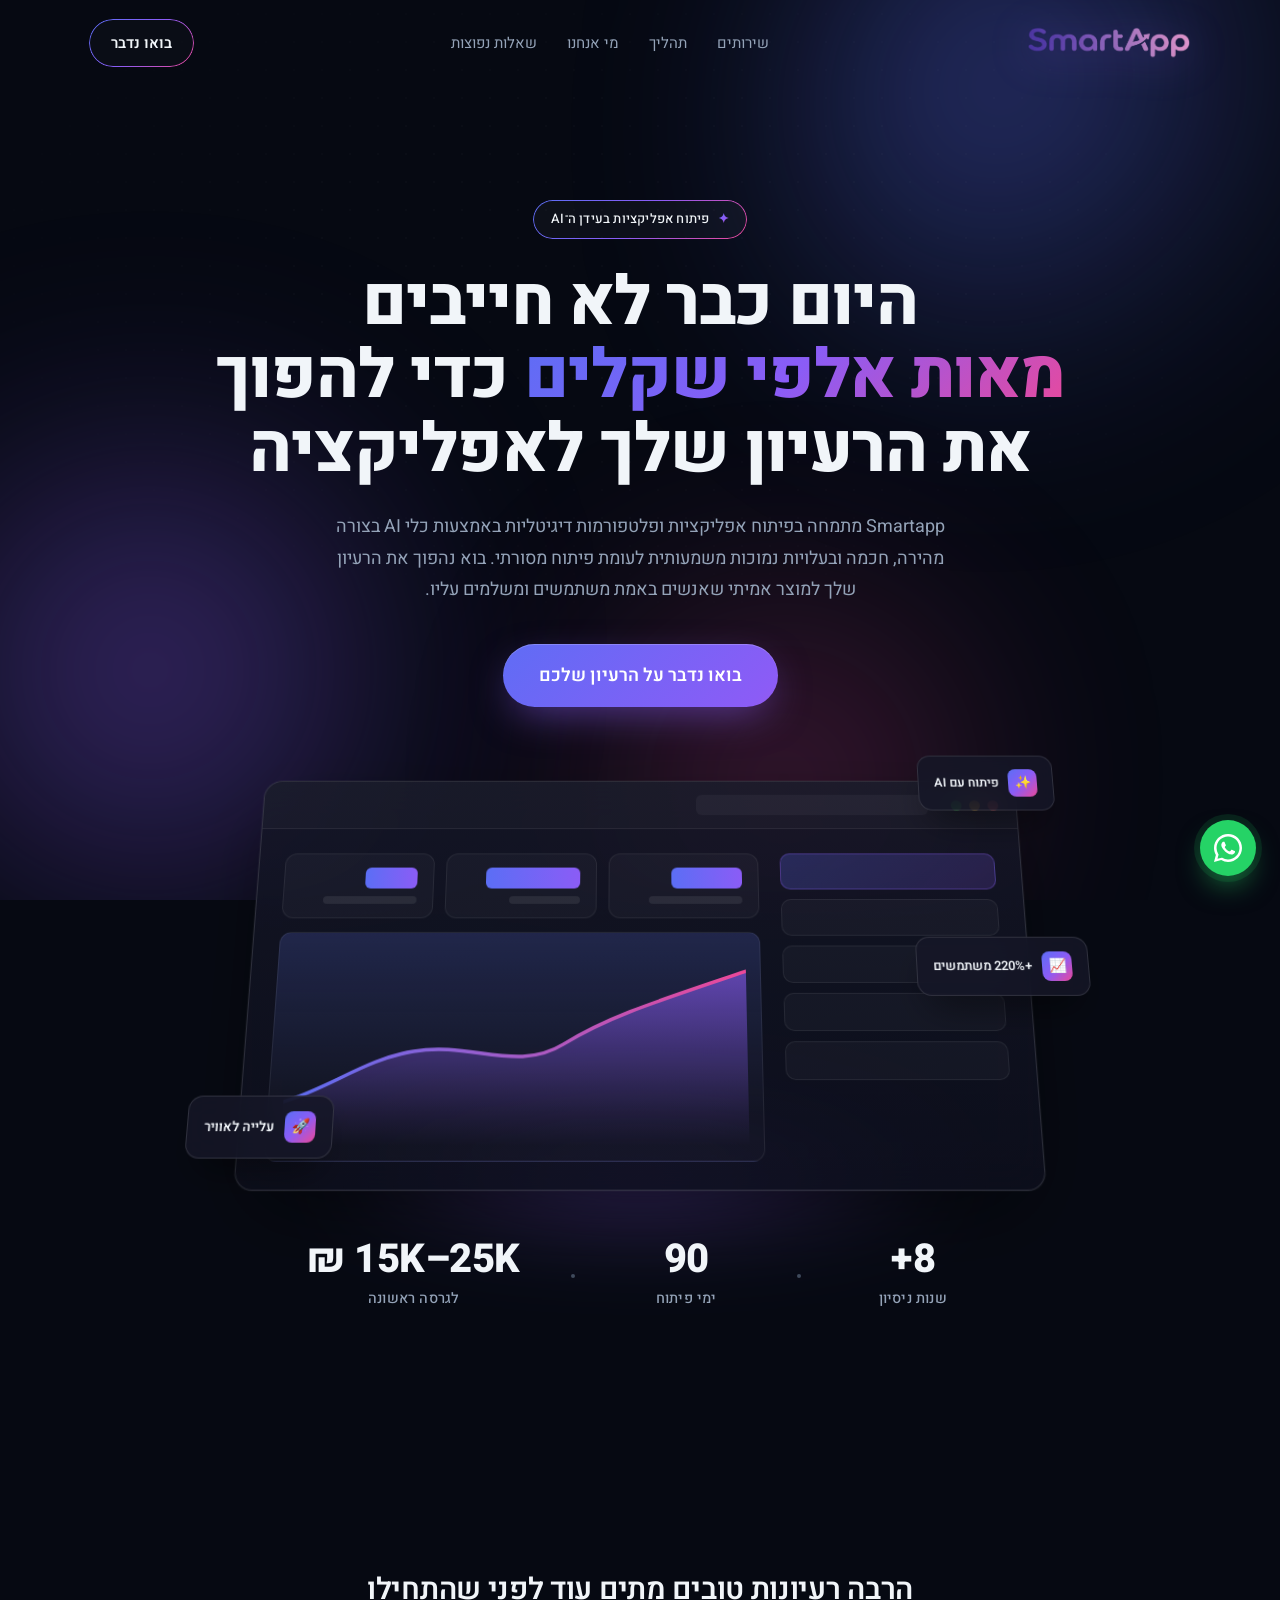
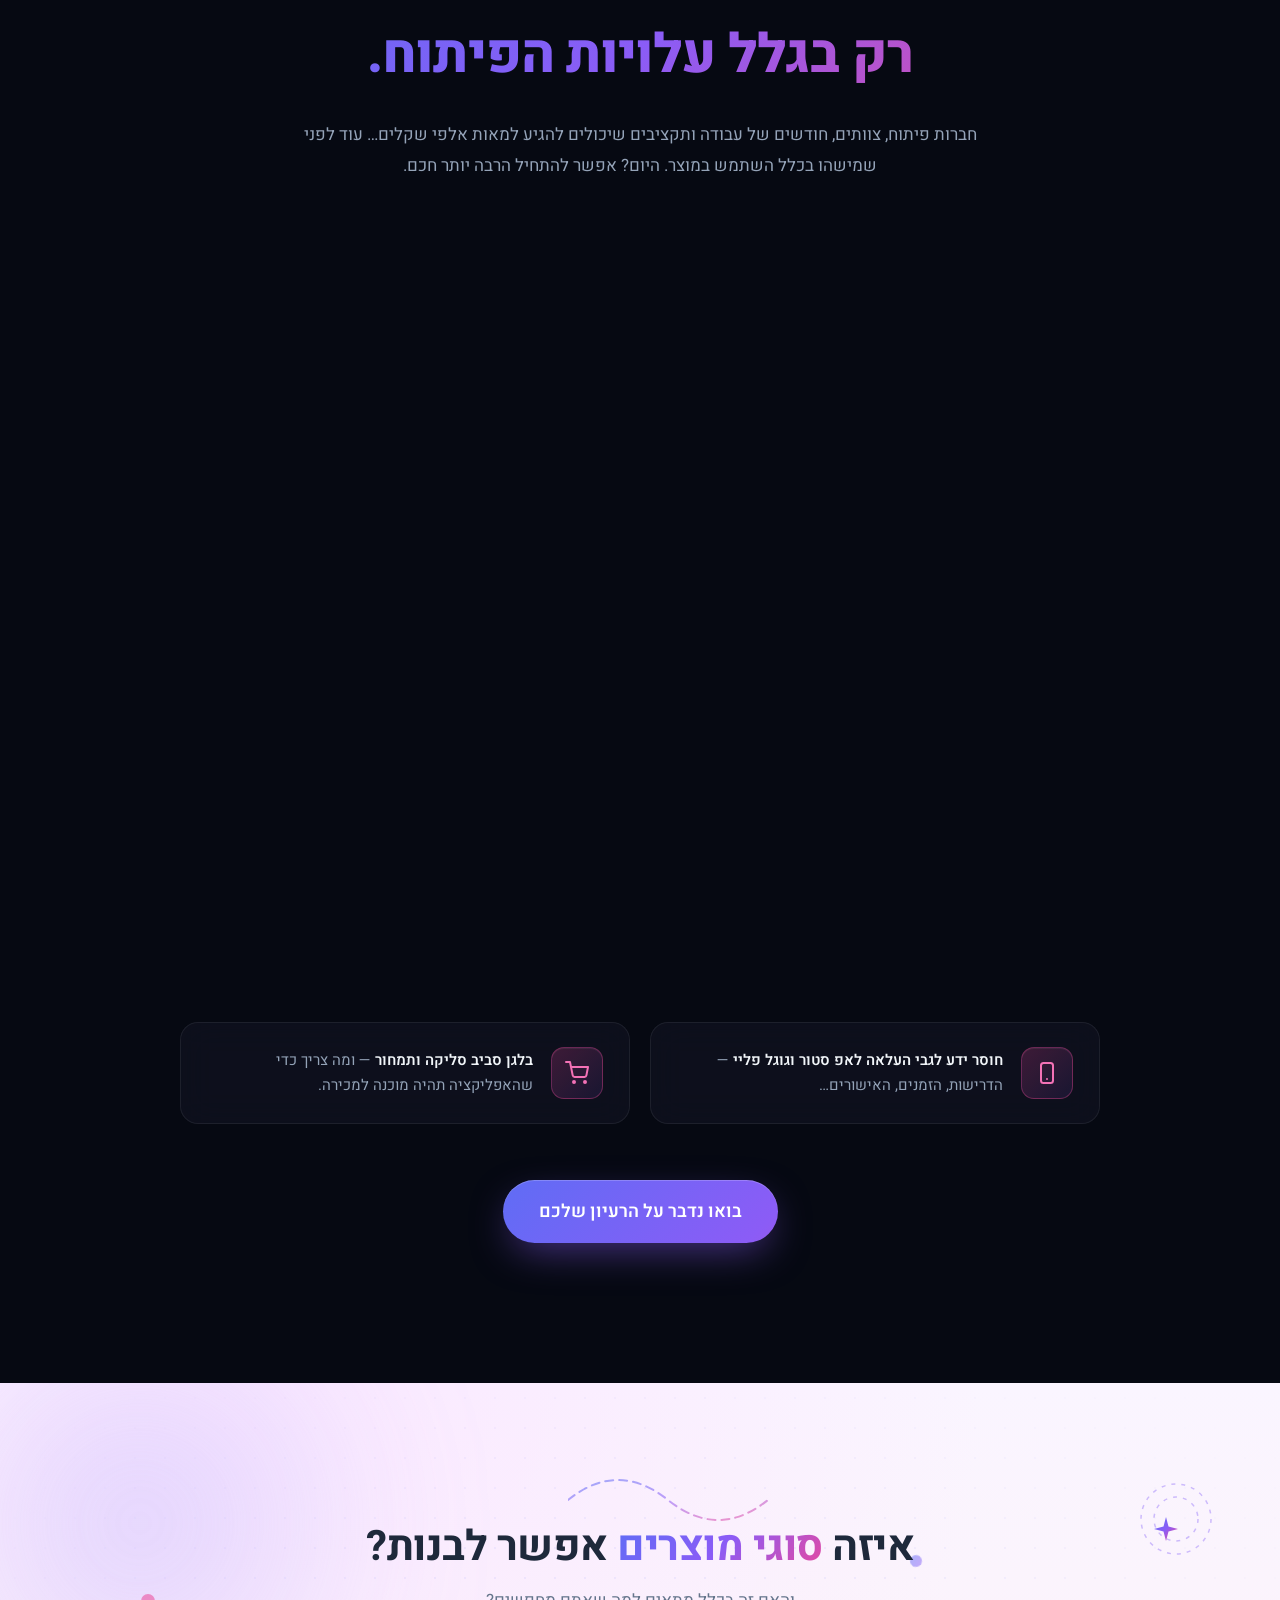
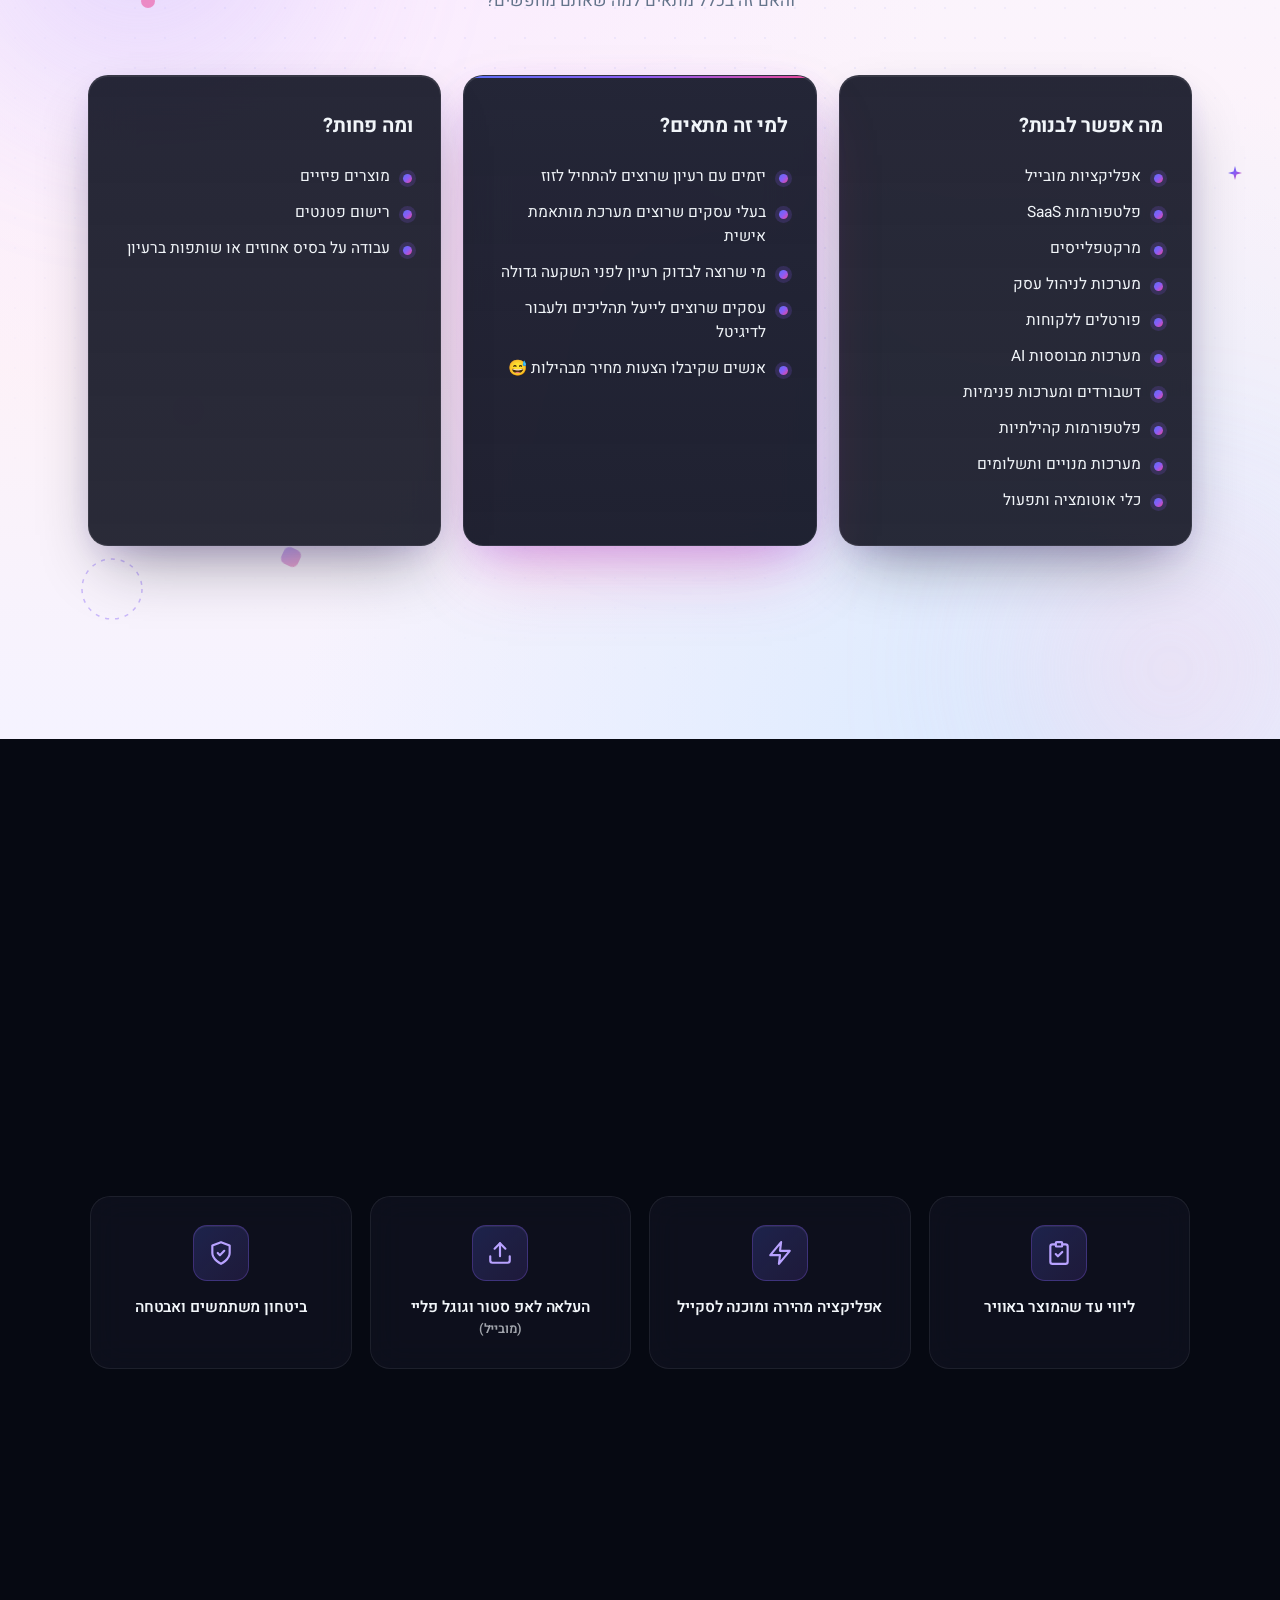
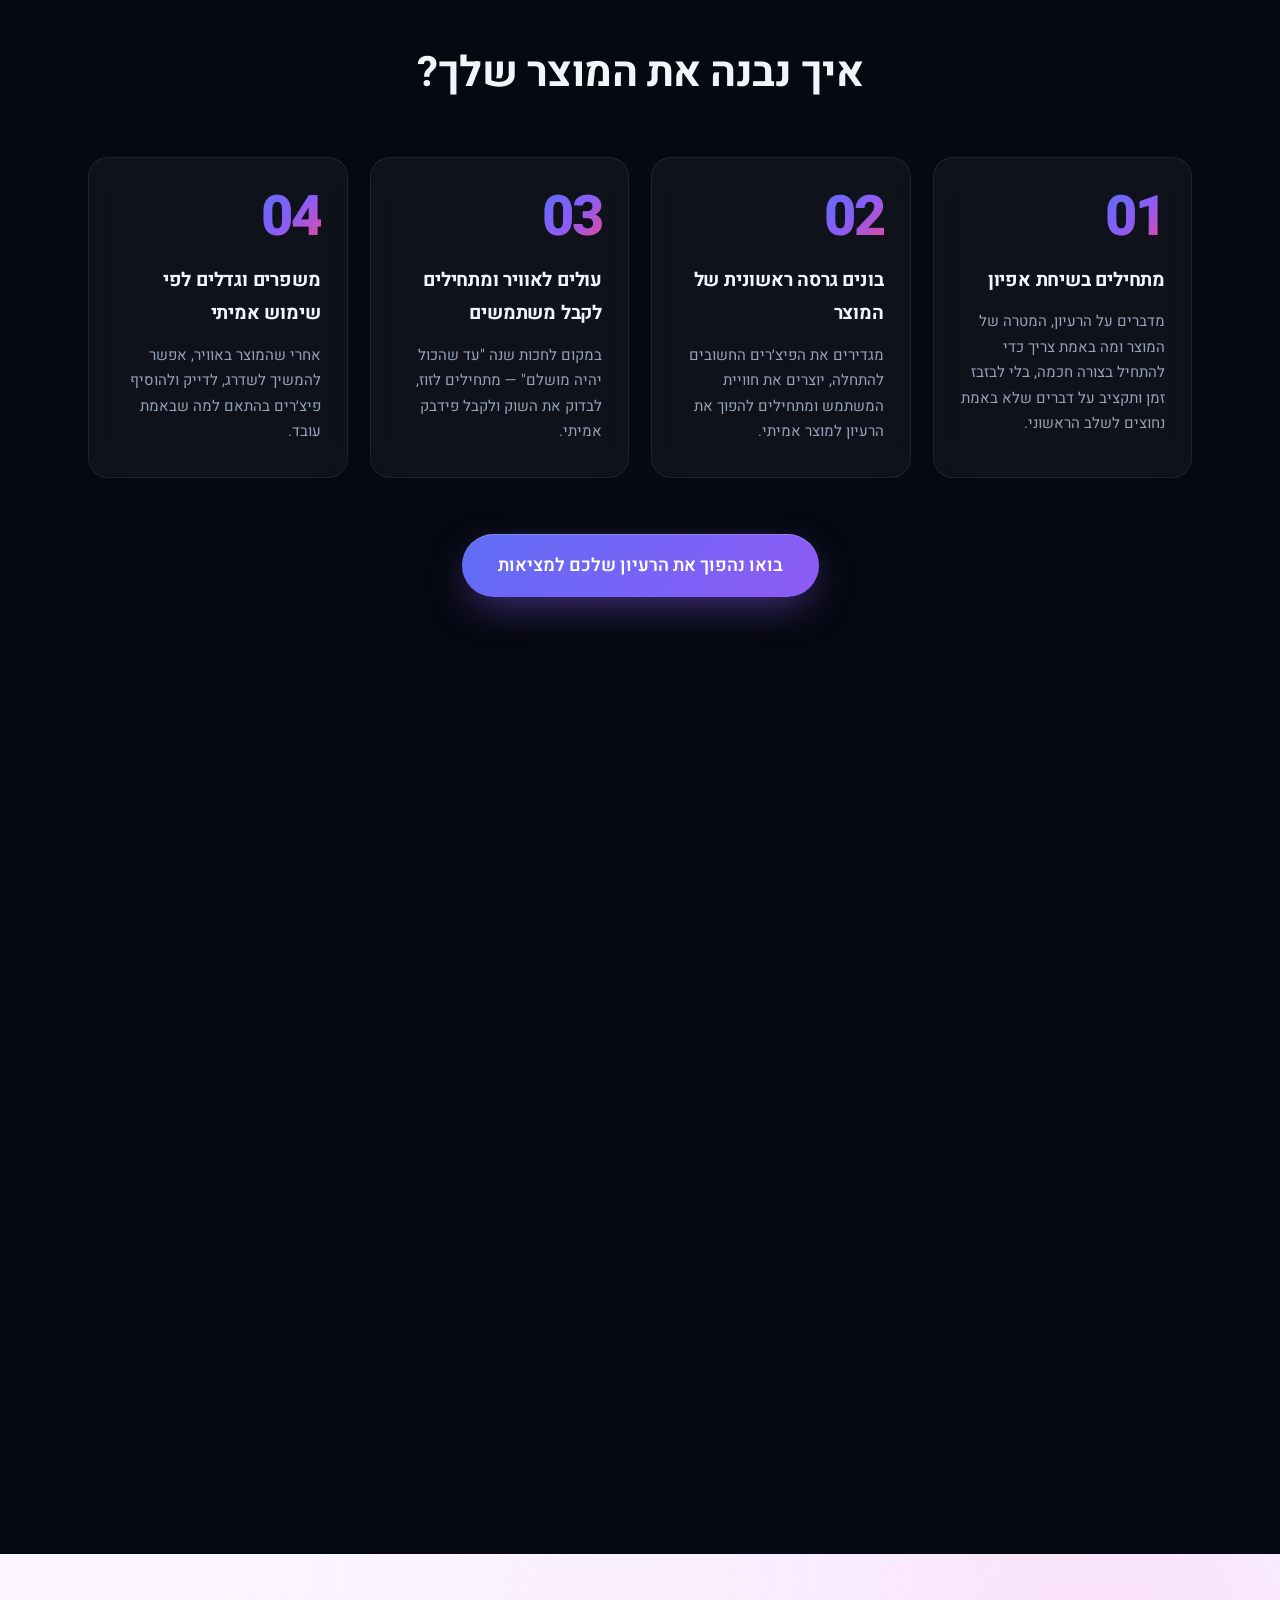
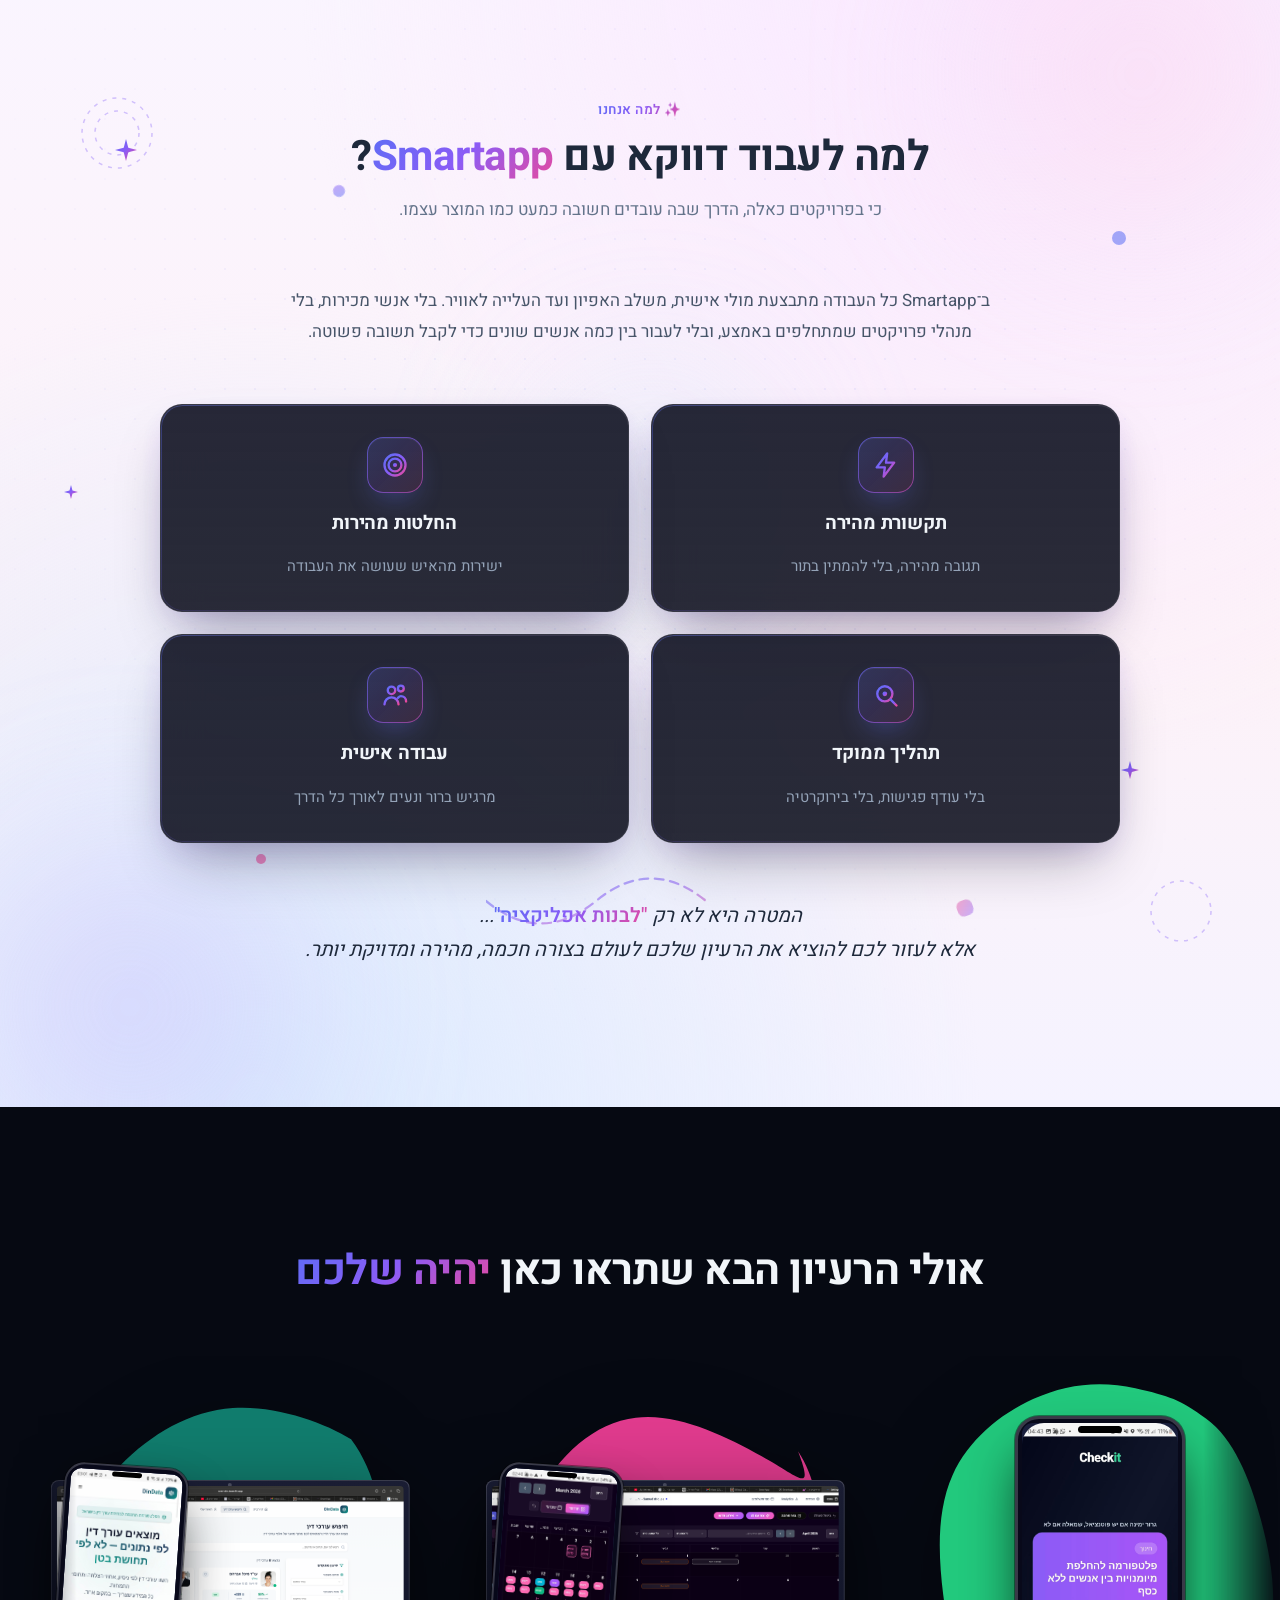
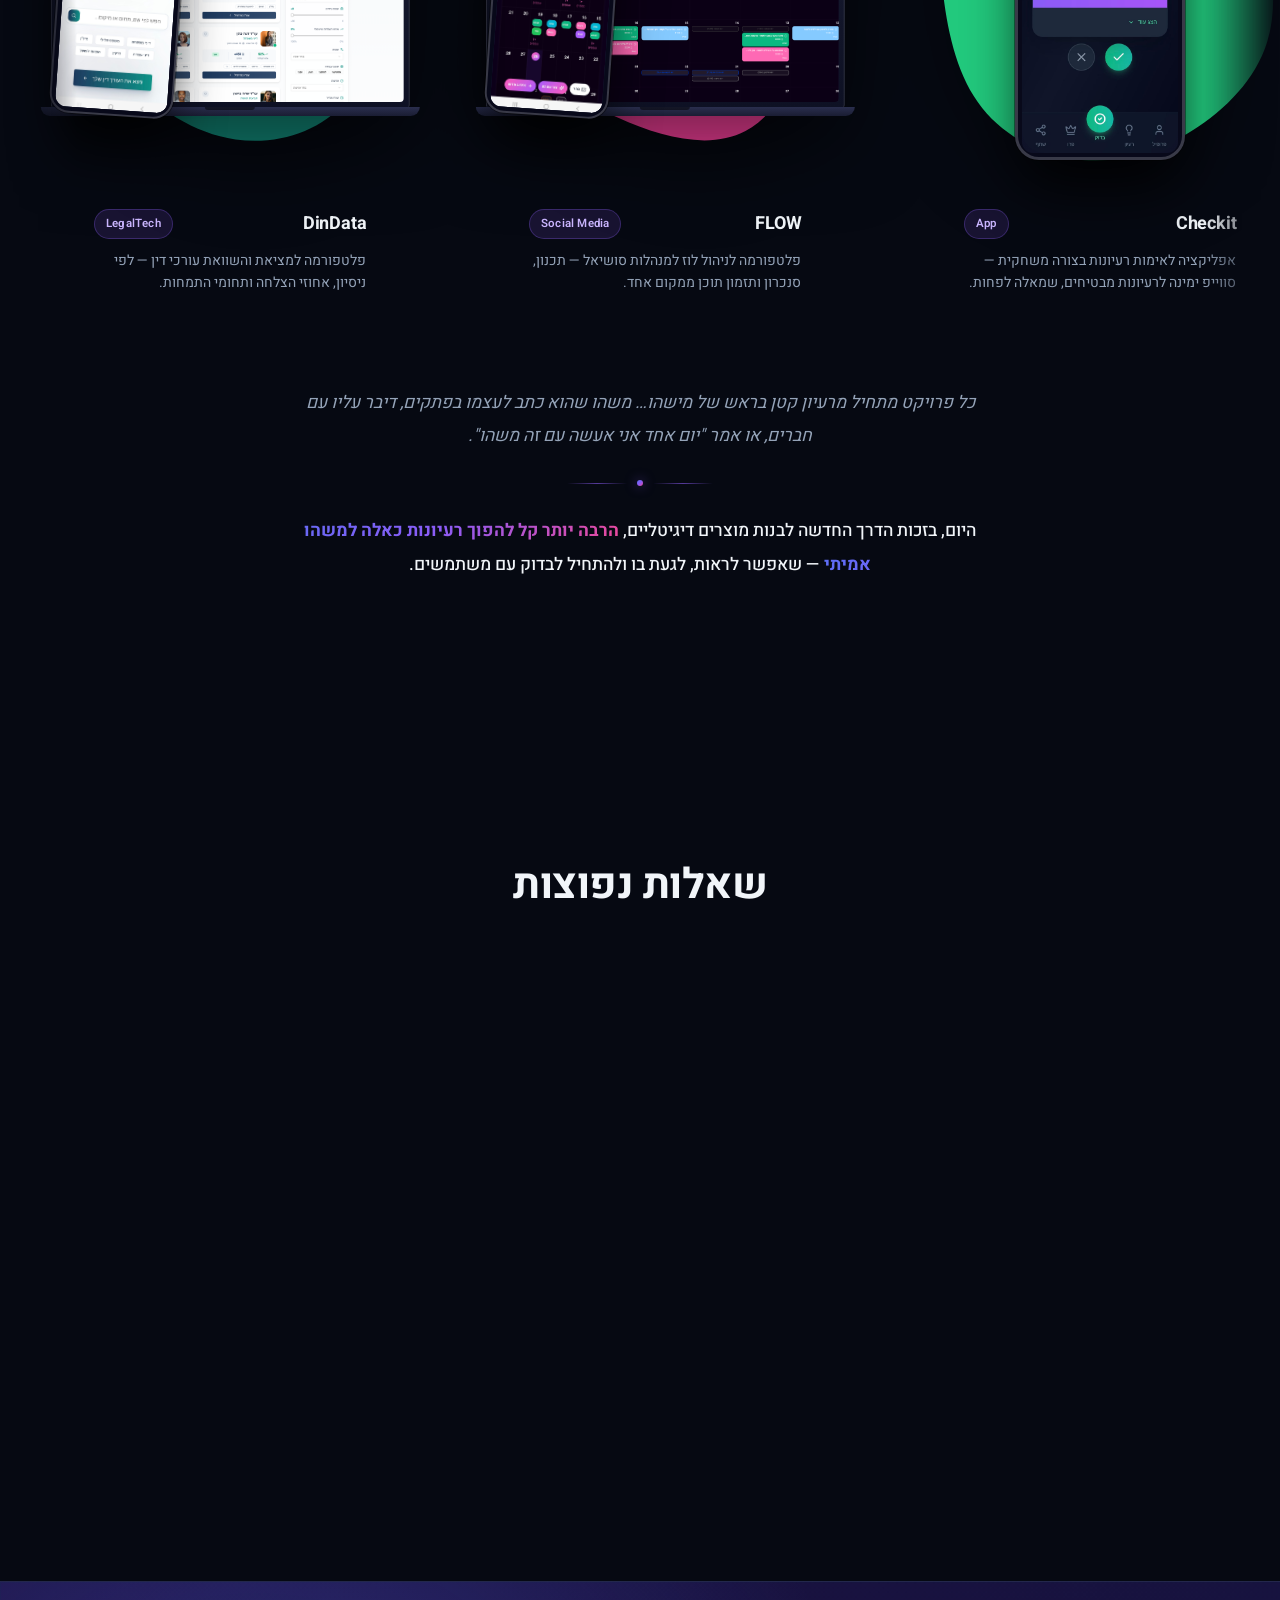
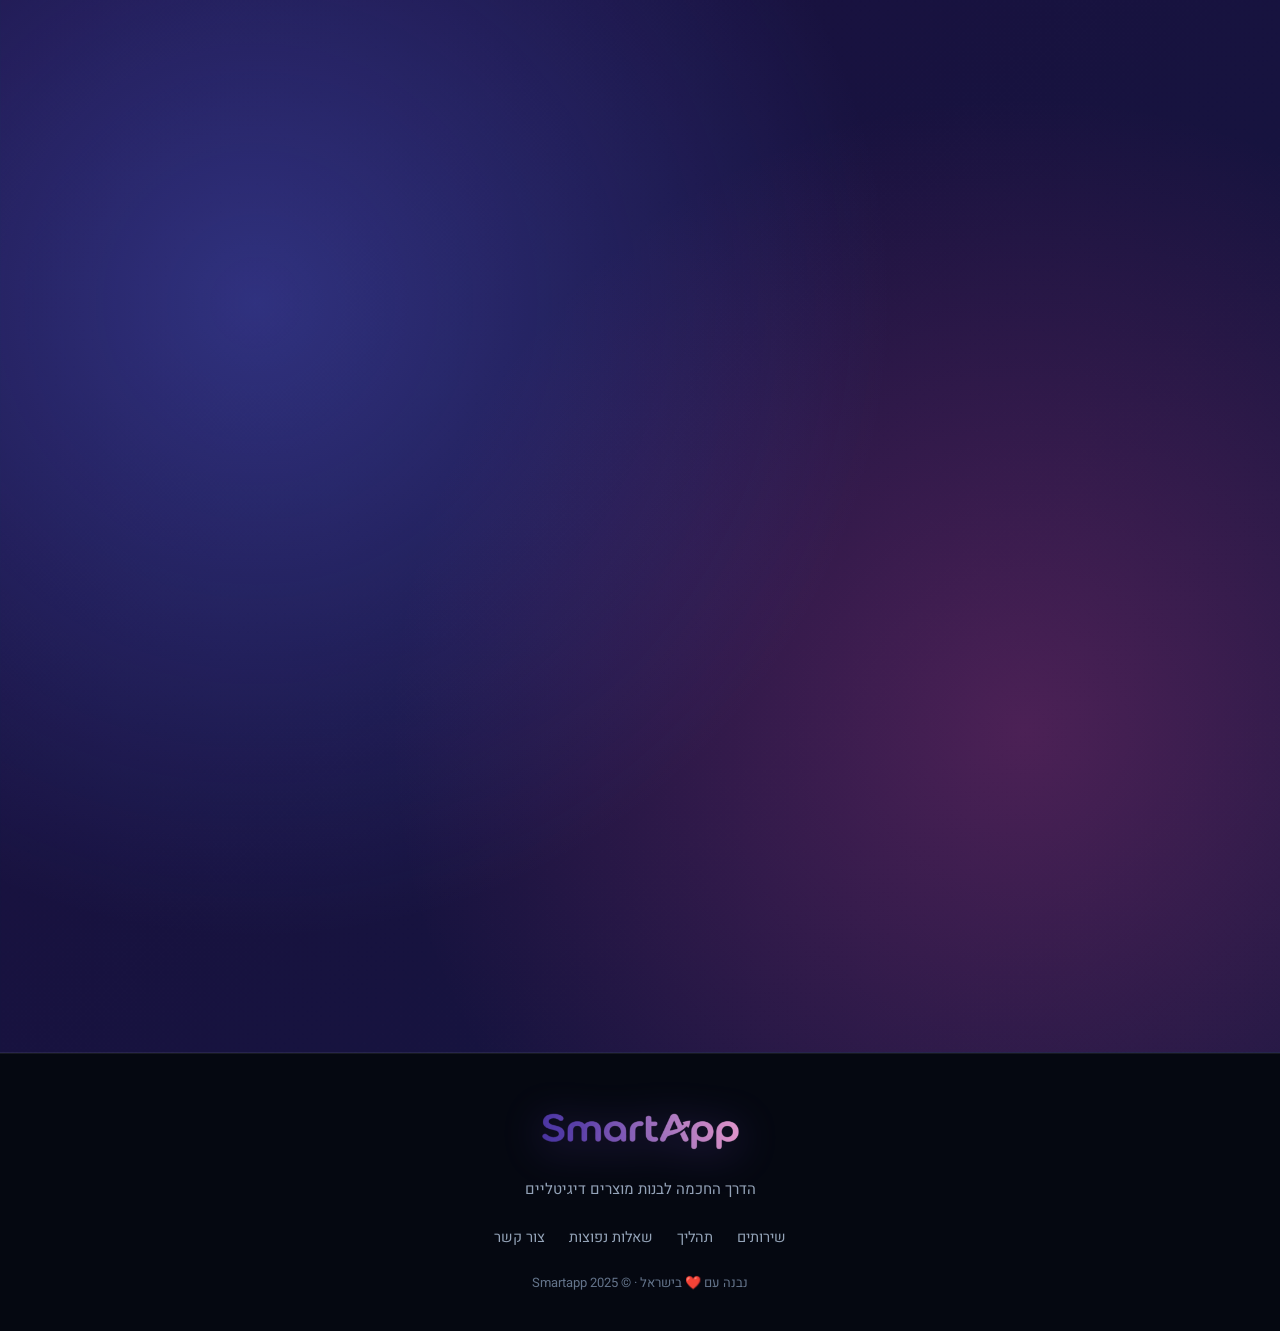
==== index.html @ bd2bb883 "Widen about photo crop to include the laptop Co-Authored-By: Claude Opus 5.5 (1M context) <noreply@a" ====
<!DOCTYPE html>
<html lang="he" dir="rtl">
<head>
  <meta charset="UTF-8" />
  <meta name="viewport" content="width=device-width, initial-scale=1.0" />
  <meta name="description" content="Smartapp — הדרך החכמה לבנות מוצרים דיגיטליים. פיתוח אפליקציות ופלטפורמות בעידן ה־AI במהירות, חכמה ובעלויות נמוכות משמעותית." />
  <meta name="theme-color" content="#060912" />

  <meta property="og:type" content="website" />
  <meta property="og:title" content="Smartapp — פיתוח אפליקציות בעידן ה־AI" />
  <meta property="og:description" content="הופכים רעיונות למוצרים דיגיטליים אמיתיים — מהר, חכם ובעלויות נמוכות משמעותית מפיתוח מסורתי." />
  <meta property="og:locale" content="he_IL" />

  <title>Smartapp — פיתוח אפליקציות בעידן ה־AI</title>

  <link rel="preconnect" href="https://fonts.googleapis.com" />
  <link rel="preconnect" href="https://fonts.gstatic.com" crossorigin />
  <link href="https://fonts.googleapis.com/css2?family=Heebo:wght@300;400;600;700;800&display=swap" rel="stylesheet" />

  <style>
    /* ===========================================
       RESET & ROOT
       =========================================== */
    *, *::before, *::after {
      box-sizing: border-box;
      margin: 0;
      padding: 0;
    }

    :root {
      --bg: #060912;
      --bg-card: rgba(255, 255, 255, 0.04);
      --bg-card-strong: rgba(255, 255, 255, 0.06);
      --accent-1: #5B6EF5;
      --accent-2: #8B5CF6;
      --accent-3: #EC4899;
      --gradient: linear-gradient(135deg, #5B6EF5, #8B5CF6, #EC4899);
      --gradient-soft: linear-gradient(135deg, rgba(91,110,245,0.18), rgba(139,92,246,0.18), rgba(236,72,153,0.18));
      --text-primary: #F1F5F9;
      --text-muted: #94A3B8;
      --text-dim: #64748B;
      --border: rgba(255, 255, 255, 0.07);
      --border-strong: rgba(255, 255, 255, 0.12);
      --glow: rgba(91, 110, 245, 0.15);
      --radius-card: 20px;
      --radius-pill: 100px;
      --max-w: 1200px;
      --container-pad: clamp(20px, 5vw, 48px);
    }

    html {
      scroll-behavior: smooth;
      -webkit-text-size-adjust: 100%;
    }

    body {
      font-family: "Heebo", -apple-system, BlinkMacSystemFont, "Segoe UI", sans-serif;
      background-color: var(--bg);
      color: var(--text-primary);
      font-size: 17px;
      font-weight: 400;
      line-height: 1.75;
      overflow-x: hidden;
      min-height: 100vh;
      -webkit-font-smoothing: antialiased;
      -moz-osx-font-smoothing: grayscale;
    }

    img { max-width: 100%; display: block; }
    button { font-family: inherit; cursor: pointer; border: 0; background: none; color: inherit; }
    input, textarea { font-family: inherit; }
    a { color: inherit; text-decoration: none; }

    ::selection { background: rgba(139, 92, 246, 0.35); color: #fff; }

    /* ===========================================
       BACKGROUND ORBS + GRID
       =========================================== */
    .bg-stage {
      position: fixed;
      inset: 0;
      z-index: 0;
      pointer-events: none;
      overflow: hidden;
    }
    .orb {
      position: absolute;
      border-radius: 50%;
      filter: blur(120px);
      opacity: 0.55;
      will-change: transform;
    }
    .orb-1 {
      width: 560px; height: 560px;
      background: radial-gradient(circle at 30% 30%, #5B6EF5, transparent 65%);
      top: -120px; right: -80px;
      animation: drift1 25s ease-in-out infinite alternate;
    }
    .orb-2 {
      width: 620px; height: 620px;
      background: radial-gradient(circle at 50% 50%, #8B5CF6, transparent 65%);
      top: 40%; left: -160px;
      animation: drift2 28s ease-in-out infinite alternate;
    }
    .orb-3 {
      width: 480px; height: 480px;
      background: radial-gradient(circle at 50% 50%, #EC4899, transparent 65%);
      bottom: -120px; right: 20%;
      animation: drift3 32s ease-in-out infinite alternate;
      opacity: 0.45;
    }
    @keyframes drift1 {
      0%   { transform: translate3d(0,0,0) scale(1); }
      100% { transform: translate3d(-80px, 80px, 0) scale(1.15); }
    }
    @keyframes drift2 {
      0%   { transform: translate3d(0,0,0) scale(1); }
      100% { transform: translate3d(120px, -60px, 0) scale(1.1); }
    }
    @keyframes drift3 {
      0%   { transform: translate3d(0,0,0) scale(1); }
      100% { transform: translate3d(-60px, -100px, 0) scale(1.2); }
    }

    /* Subtle noise/grid layer */
    .bg-stage::after {
      content: "";
      position: absolute;
      inset: 0;
      background-image:
        radial-gradient(rgba(255,255,255,0.05) 1px, transparent 1px);
      background-size: 28px 28px;
      mask-image: radial-gradient(ellipse 80% 60% at 50% 30%, #000 30%, transparent 80%);
      -webkit-mask-image: radial-gradient(ellipse 80% 60% at 50% 30%, #000 30%, transparent 80%);
      opacity: 0.45;
    }

    /* ===========================================
       LAYOUT PRIMITIVES
       =========================================== */
    .container {
      max-width: var(--max-w);
      margin: 0 auto;
      padding: 0 var(--container-pad);
      position: relative;
      z-index: 1;
    }

    section {
      position: relative;
      z-index: 1;
      padding: clamp(72px, 11vw, 140px) 0;
    }

    /* ===========================================
       REVEAL ANIMATIONS
       =========================================== */
    .reveal {
      opacity: 0;
      transform: translateY(28px);
      transition: opacity 0.9s cubic-bezier(.2,.7,.2,1), transform 0.9s cubic-bezier(.2,.7,.2,1);
    }
    .reveal.in {
      opacity: 1;
      transform: translateY(0);
    }
    .reveal.delay-1 { transition-delay: 0.08s; }
    .reveal.delay-2 { transition-delay: 0.16s; }
    .reveal.delay-3 { transition-delay: 0.24s; }
    .reveal.delay-4 { transition-delay: 0.32s; }
    .reveal.delay-5 { transition-delay: 0.40s; }
    .reveal.delay-6 { transition-delay: 0.48s; }

    /* ===========================================
       NAVBAR
       =========================================== */
    .nav {
      position: fixed;
      top: 0;
      inset-inline: 0;
      z-index: 100;
      transition: background 0.3s ease, backdrop-filter 0.3s ease, border-color 0.3s ease, padding 0.3s ease;
      padding: 18px 0;
      border-bottom: 1px solid transparent;
    }
    .nav.scrolled {
      background: rgba(6, 9, 18, 0.65);
      backdrop-filter: blur(20px);
      -webkit-backdrop-filter: blur(20px);
      border-bottom: 1px solid var(--border);
      padding: 12px 0;
    }
    .nav-inner {
      display: flex;
      align-items: center;
      justify-content: space-between;
      gap: 24px;
    }
    .logo {
      display: inline-flex;
      align-items: center;
      gap: 10px;
      font-weight: 800;
      font-size: 20px;
      letter-spacing: -0.3px;
      color: var(--text-primary);
    }
    .logo-img {
      display: block;
      height: 36px;
      width: auto;
      filter: drop-shadow(0 6px 20px rgba(139, 92, 246, 0.35));
      transition: transform 0.25s ease;
    }
    .logo:hover .logo-img { transform: scale(1.04); }
    .nav.scrolled .logo-img { height: 32px; }
    .footer-logo .logo-img { height: 44px; }
    .nav-links {
      display: flex;
      align-items: center;
      gap: 30px;
      list-style: none;
      font-size: 15px;
      color: var(--text-muted);
    }
    .nav-links a {
      transition: color 0.2s ease;
      position: relative;
    }
    .nav-links a:hover { color: var(--text-primary); }

    .nav-cta {
      position: relative;
      display: inline-flex;
      align-items: center;
      justify-content: center;
      padding: 11px 22px;
      border-radius: var(--radius-pill);
      font-weight: 600;
      font-size: 15px;
      color: var(--text-primary);
      background: rgba(255,255,255,0.02);
      background-clip: padding-box;
      border: 1px solid transparent;
      transition: transform 0.25s ease, box-shadow 0.25s ease;
      isolation: isolate;
    }
    .nav-cta::before {
      content: "";
      position: absolute;
      inset: 0;
      border-radius: inherit;
      padding: 1px;
      background: var(--gradient);
      -webkit-mask: linear-gradient(#000 0 0) content-box, linear-gradient(#000 0 0);
              mask: linear-gradient(#000 0 0) content-box, linear-gradient(#000 0 0);
      -webkit-mask-composite: xor;
              mask-composite: exclude;
      pointer-events: none;
      z-index: -1;
    }
    .nav-cta::after {
      content: "";
      position: absolute;
      inset: 0;
      border-radius: inherit;
      background: var(--gradient);
      opacity: 0;
      transition: opacity 0.3s ease;
      z-index: -1;
    }
    .nav-cta:hover { transform: translateY(-1px); box-shadow: 0 12px 28px -10px rgba(139,92,246,0.45); }
    .nav-cta:hover::after { opacity: 1; }

    .nav-toggle { display: none; }

    @media (max-width: 880px) {
      .nav-links { display: none; }
    }

    /* ===========================================
       BUTTONS
       =========================================== */
    .btn {
      display: inline-flex;
      align-items: center;
      justify-content: center;
      gap: 10px;
      font-weight: 600;
      border-radius: var(--radius-pill);
      cursor: pointer;
      transition: transform 0.25s ease, box-shadow 0.25s ease, background-position 0.6s ease;
      white-space: nowrap;
    }
    .btn-primary {
      padding: 16px 36px;
      font-size: 18px;
      color: #fff;
      background: linear-gradient(135deg, #5B6EF5 0%, #8B5CF6 50%, #EC4899 100%);
      background-size: 200% 200%;
      background-position: 0% 50%;
      box-shadow: 0 14px 40px -10px rgba(139, 92, 246, 0.55), inset 0 1px 0 rgba(255,255,255,0.2);
    }
    .btn-primary:hover {
      background-position: 100% 50%;
      transform: translateY(-2px);
      box-shadow: 0 22px 50px -12px rgba(139, 92, 246, 0.7), inset 0 1px 0 rgba(255,255,255,0.25);
    }
    .btn-primary:active { transform: translateY(0); }

    .btn-md { padding: 13px 28px; font-size: 16px; }

    /* ===========================================
       HERO
       =========================================== */
    .hero {
      padding-top: clamp(140px, 18vw, 200px);
      padding-bottom: clamp(80px, 12vw, 120px);
      text-align: center;
      position: relative;
    }
    .eyebrow {
      display: inline-flex;
      align-items: center;
      gap: 8px;
      padding: 8px 18px;
      border-radius: var(--radius-pill);
      font-size: 13px;
      font-weight: 500;
      color: var(--text-primary);
      position: relative;
      background: rgba(255, 255, 255, 0.03);
      isolation: isolate;
      letter-spacing: 0.2px;
      margin-bottom: 28px;
    }
    .eyebrow::before {
      content: "";
      position: absolute;
      inset: 0;
      border-radius: inherit;
      padding: 1px;
      background: var(--gradient);
      -webkit-mask: linear-gradient(#000 0 0) content-box, linear-gradient(#000 0 0);
              mask: linear-gradient(#000 0 0) content-box, linear-gradient(#000 0 0);
      -webkit-mask-composite: xor;
              mask-composite: exclude;
      pointer-events: none;
      z-index: -1;
    }
    .eyebrow .star {
      background: var(--gradient);
      -webkit-background-clip: text;
      background-clip: text;
      color: transparent;
      font-weight: 700;
    }

    h1.hero-title {
      font-size: clamp(40px, 7.2vw, 68px);
      font-weight: 800;
      line-height: 1.08;
      letter-spacing: -1px;
      max-width: 900px;
      margin: 0 auto 24px;
    }
    .hero-title .grad {
      background: var(--gradient);
      -webkit-background-clip: text;
      background-clip: text;
      color: transparent;
      white-space: nowrap;
    }

    .hero-sub {
      max-width: 640px;
      margin: 0 auto 38px;
      color: var(--text-muted);
      font-size: clamp(15px, 1.6vw, 18px);
      line-height: 1.75;
    }

    .hero-cta-row {
      display: flex;
      justify-content: center;
      flex-wrap: wrap;
      gap: 14px;
      margin-bottom: 64px;
    }

    /* Hero visual — app mockup */
    .hero-visual-wrap {
      position: relative;
      max-width: 780px;
      margin: 0 auto;
      perspective: 1400px;
    }
    .hero-visual {
      position: relative;
      transform: perspective(1400px) rotateX(8deg);
      transform-style: preserve-3d;
    }
    .hero-visual::before {
      /* Underglow */
      content: "";
      position: absolute;
      left: 10%;
      right: 10%;
      bottom: -40px;
      height: 120px;
      background: radial-gradient(ellipse at center, rgba(139, 92, 246, 0.55), transparent 70%);
      filter: blur(40px);
      z-index: -1;
    }
    .app-window {
      background: linear-gradient(180deg, rgba(20, 22, 38, 0.85), rgba(12, 14, 28, 0.85));
      border: 1px solid var(--border-strong);
      border-radius: 18px;
      overflow: hidden;
      box-shadow:
        0 30px 80px -20px rgba(0,0,0,0.6),
        0 0 0 1px rgba(255,255,255,0.04);
      backdrop-filter: blur(20px);
    }
    .app-bar {
      display: flex;
      align-items: center;
      gap: 8px;
      padding: 14px 18px;
      border-bottom: 1px solid var(--border);
      background: rgba(255,255,255,0.02);
    }
    .app-dot {
      width: 11px; height: 11px; border-radius: 50%;
    }
    .app-dot.r { background: #ff5f57; }
    .app-dot.y { background: #febc2e; }
    .app-dot.g { background: #28c840; }
    .app-url {
      margin-inline-start: 16px;
      flex: 1;
      height: 22px;
      border-radius: 6px;
      background: rgba(255,255,255,0.04);
      max-width: 240px;
    }

    .app-body {
      padding: 26px;
      display: grid;
      grid-template-columns: 220px 1fr;
      gap: 22px;
      min-height: 360px;
    }
    .app-sidebar {
      display: flex;
      flex-direction: column;
      gap: 10px;
    }
    .side-row {
      height: 38px;
      border-radius: 10px;
      background: rgba(255,255,255,0.03);
      border: 1px solid var(--border);
    }
    .side-row.active {
      background: linear-gradient(135deg, rgba(91,110,245,0.25), rgba(139,92,246,0.18));
      border-color: rgba(139, 92, 246, 0.35);
    }
    .app-main {
      display: flex;
      flex-direction: column;
      gap: 14px;
    }
    .stat-row {
      display: grid;
      grid-template-columns: repeat(3, 1fr);
      gap: 12px;
    }
    .stat-card {
      padding: 14px 16px;
      border-radius: 12px;
      background: rgba(255,255,255,0.03);
      border: 1px solid var(--border);
    }
    .stat-card .v {
      display: block;
      height: 22px;
      width: 60%;
      border-radius: 6px;
      background: linear-gradient(90deg, #5B6EF5, #8B5CF6);
      margin-bottom: 8px;
    }
    .stat-card .l {
      display: block;
      height: 8px;
      width: 80%;
      border-radius: 4px;
      background: rgba(255,255,255,0.08);
    }
    .chart {
      flex: 1;
      min-height: 140px;
      border-radius: 12px;
      background:
        linear-gradient(180deg, rgba(91,110,245,0.18), transparent 80%),
        rgba(255,255,255,0.02);
      border: 1px solid var(--border);
      padding: 14px;
      position: relative;
      overflow: hidden;
    }
    .chart svg {
      width: 100%; height: 100%;
    }

    /* Orbiting floating cards */
    .float-card {
      position: absolute;
      background: rgba(20, 22, 38, 0.85);
      border: 1px solid var(--border-strong);
      backdrop-filter: blur(14px);
      border-radius: 14px;
      padding: 14px 16px;
      box-shadow: 0 20px 40px -12px rgba(0,0,0,0.55);
      display: flex;
      align-items: center;
      gap: 10px;
      font-size: 13px;
      font-weight: 600;
      color: var(--text-primary);
      will-change: transform;
    }
    .float-card .fc-icon {
      width: 30px; height: 30px;
      border-radius: 8px;
      background: var(--gradient);
      display: inline-flex;
      align-items: center;
      justify-content: center;
      font-size: 14px;
      color: #fff;
    }
    .fc-1 {
      top: -28px;
      inset-inline-start: -40px;
      animation: float1 6s ease-in-out infinite;
    }
    .fc-2 {
      bottom: 30px;
      inset-inline-end: -50px;
      animation: float2 7s ease-in-out infinite;
    }
    .fc-3 {
      top: 40%;
      inset-inline-start: -60px;
      animation: float3 8s ease-in-out infinite;
    }
    @keyframes float1 { 0%,100% { transform: translateY(0) rotate(-2deg); } 50% { transform: translateY(-14px) rotate(-2deg); } }
    @keyframes float2 { 0%,100% { transform: translateY(0) rotate(2deg); } 50% { transform: translateY(-12px) rotate(2deg); } }
    @keyframes float3 { 0%,100% { transform: translateY(0) rotate(-1deg); } 50% { transform: translateY(-10px) rotate(-1deg); } }

    @media (max-width: 720px) {
      .app-body { grid-template-columns: 1fr; }
      .app-sidebar { flex-direction: row; flex-wrap: wrap; }
      .side-row { flex: 1 1 30%; min-width: 80px; }
      .fc-1 { inset-inline-start: -10px; top: -20px; }
      .fc-2 { inset-inline-end: -10px; bottom: 20px; }
      .fc-3 { display: none; }
    }

    .hero-stats {
      margin-top: 56px;
      display: flex;
      justify-content: center;
      align-items: center;
      gap: clamp(20px, 4vw, 56px);
      flex-wrap: wrap;
    }
    .hero-stat {
      text-align: center;
      display: flex;
      flex-direction: column;
      align-items: center;
      gap: 6px;
      min-width: 120px;
    }
    .hero-stat .num {
      font-size: clamp(28px, 4vw, 40px);
      font-weight: 800;
      line-height: 1;
      letter-spacing: -0.5px;
      color: var(--text-primary);
    }
    .hero-stat .label {
      font-size: 14.5px;
      color: var(--text-muted);
      font-weight: 500;
      letter-spacing: 0.2px;
    }
    .hero-stats .sep {
      width: 4px;
      height: 4px;
      border-radius: 50%;
      background: var(--text-dim);
      opacity: 0.6;
    }
    @media (max-width: 620px) {
      .hero-stats .sep { display: none; }
    }

    /* ===========================================
       GENERIC SECTION HEADER
       =========================================== */
    .section-head {
      text-align: center;
      max-width: 760px;
      margin: 0 auto 60px;
    }
    .section-head h2 {
      font-size: clamp(30px, 4.6vw, 42px);
      font-weight: 700;
      line-height: 1.15;
      letter-spacing: -0.5px;
      color: var(--text-primary);
      margin-bottom: 14px;
    }
    .section-head .sub {
      color: var(--text-muted);
      font-size: clamp(15px, 1.4vw, 17px);
    }
    .accent-text {
      background: var(--gradient);
      -webkit-background-clip: text;
      background-clip: text;
      color: transparent;
    }

    /* ===========================================
       PROBLEM SECTION
       =========================================== */
    .problem-body {
      max-width: 720px;
      margin: 0 auto;
      text-align: center;
      color: var(--text-muted);
      font-size: 17px;
      line-height: 1.85;
    }

    .highlight-card {
      max-width: 820px;
      margin: 56px auto 0;
      padding: 36px 38px;
      border-radius: var(--radius-card);
      background: rgba(20, 22, 38, 0.5);
      position: relative;
      backdrop-filter: blur(20px);
      box-shadow: 0 30px 80px -30px rgba(91,110,245,0.35);
      isolation: isolate;
    }
    .highlight-card::before {
      content: "";
      position: absolute;
      inset: 0;
      border-radius: inherit;
      padding: 1.5px;
      background: var(--gradient);
      -webkit-mask: linear-gradient(#000 0 0) content-box, linear-gradient(#000 0 0);
              mask: linear-gradient(#000 0 0) content-box, linear-gradient(#000 0 0);
      -webkit-mask-composite: xor;
              mask-composite: exclude;
      pointer-events: none;
      z-index: -1;
    }
    .highlight-card p {
      color: var(--text-primary);
      font-size: 17px;
      line-height: 1.85;
    }
    .highlight-card p + p { margin-top: 14px; }

    /* ===========================================
       CARDS / SERVICES (3 columns)
       =========================================== */
    .cards-3 {
      display: grid;
      grid-template-columns: repeat(3, 1fr);
      gap: 22px;
    }
    @media (max-width: 980px) { .cards-3 { grid-template-columns: 1fr; } }

    .card {
      background: var(--bg-card);
      backdrop-filter: blur(16px);
      border: 1px solid var(--border);
      border-radius: var(--radius-card);
      padding: 32px 28px;
      transition: transform 0.3s ease, box-shadow 0.3s ease, border-color 0.3s ease, background 0.3s ease;
      position: relative;
      overflow: hidden;
    }
    .card:hover {
      transform: translateY(-5px);
      box-shadow: 0 30px 60px -25px rgba(91, 110, 245, 0.45);
      border-color: var(--border-strong);
      background: var(--bg-card-strong);
    }
    .card h3 {
      font-size: 20px;
      font-weight: 700;
      color: var(--text-primary);
      margin-bottom: 22px;
      letter-spacing: -0.2px;
    }
    .card.accent-top {
      position: relative;
    }
    .card.accent-top::after {
      content: "";
      position: absolute;
      top: 0; left: 0; right: 0;
      height: 2px;
      background: var(--gradient);
    }
    .card.muted h3 { color: var(--text-muted); }
    .card.muted ul li { color: var(--text-muted); }
    .card.muted ul li::before { background: var(--text-dim); }

    .card ul {
      list-style: none;
      display: flex;
      flex-direction: column;
      gap: 12px;
    }
    .card ul li {
      position: relative;
      padding-inline-start: 22px;
      font-size: 15.5px;
      color: var(--text-primary);
      line-height: 1.55;
    }
    .card ul li::before {
      content: "";
      position: absolute;
      inset-inline-start: 0;
      top: 9px;
      width: 9px; height: 9px;
      border-radius: 50%;
      background: var(--gradient);
      box-shadow: 0 0 0 3px rgba(139,92,246,0.12);
    }

    .services-note {
      max-width: 760px;
      margin: 28px auto 0;
      text-align: center;
      font-size: 14px;
      font-style: italic;
      color: var(--text-dim);
    }

    /* ===========================================
       PROCESS (steps)
       =========================================== */
    .steps {
      display: grid;
      grid-template-columns: repeat(4, 1fr);
      gap: 22px;
      position: relative;
    }
    @media (max-width: 1080px) {
      .steps { grid-template-columns: repeat(2, 1fr); }
    }
    @media (max-width: 620px) {
      .steps { grid-template-columns: 1fr; }
    }
    .step {
      background: var(--bg-card);
      border: 1px solid var(--border);
      backdrop-filter: blur(16px);
      border-radius: var(--radius-card);
      padding: 32px 26px;
      position: relative;
      transition: transform 0.3s ease, box-shadow 0.3s ease, border-color 0.3s ease;
    }
    .step:hover {
      transform: translateY(-5px);
      box-shadow: 0 30px 60px -25px rgba(91, 110, 245, 0.4);
      border-color: var(--border-strong);
    }
    .step-num {
      font-size: 56px;
      font-weight: 800;
      line-height: 1;
      background: var(--gradient);
      -webkit-background-clip: text;
      background-clip: text;
      color: transparent;
      letter-spacing: -2px;
      margin-bottom: 18px;
      display: inline-block;
      animation: pulse 3.5s ease-in-out infinite;
    }
    @keyframes pulse {
      0%, 100% { transform: scale(1); filter: drop-shadow(0 0 0px rgba(139,92,246,0)); }
      50%      { transform: scale(1.04); filter: drop-shadow(0 0 12px rgba(139,92,246,0.35)); }
    }
    .step h3 {
      font-size: 19px;
      font-weight: 700;
      margin-bottom: 12px;
      color: var(--text-primary);
      letter-spacing: -0.2px;
    }
    .step p {
      font-size: 15px;
      color: var(--text-muted);
      line-height: 1.7;
    }

    .center-cta {
      text-align: center;
      margin-top: 56px;
    }

    /* ===========================================
       ABOUT
       =========================================== */
    .about-grid {
      display: grid;
      grid-template-columns: 260px 1fr;
      gap: 56px;
      align-items: start;
    }
    @media (max-width: 820px) {
      .about-grid { grid-template-columns: 1fr; gap: 36px; text-align: center; }
      .about-photo { margin: 0 auto; }
    }
    .about-photo {
      position: relative;
      width: 220px;
      height: 220px;
      border-radius: 50%;
      padding: 3px;
      background: var(--gradient);
      box-shadow: 0 25px 60px -20px rgba(91, 110, 245, 0.55);
    }
    .about-photo-inner {
      width: 100%; height: 100%;
      border-radius: 50%;
      background: #0f1226;
      display: flex;
      align-items: center;
      justify-content: center;
      overflow: hidden;
      position: relative;
    }
    .about-photo-inner::before {
      content: "ס.ד";
      position: absolute;
      inset: 0;
      display: flex;
      align-items: center;
      justify-content: center;
      font-size: 56px;
      font-weight: 800;
      background: var(--gradient);
      -webkit-background-clip: text;
      background-clip: text;
      color: transparent;
      letter-spacing: -1px;
    }
    .about-photo img {
      position: relative;
      z-index: 1;
      width: 100%;
      height: 100%;
      border-radius: 50%;
      object-fit: cover;
      object-position: 50% 40%;
    }
    .about-photo img:not([src]),
    .about-photo img[src=""] {
      display: none;
    }

    .about-text h2 {
      font-size: clamp(28px, 3.6vw, 38px);
      font-weight: 700;
      letter-spacing: -0.4px;
      margin-bottom: 8px;
    }
    .about-name {
      font-size: clamp(22px, 2.4vw, 26px);
      font-weight: 700;
      margin: 18px 0 14px;
    }
    .about-text p {
      color: var(--text-muted);
      font-size: 16px;
      line-height: 1.85;
    }
    .about-text p + p { margin-top: 14px; }

    .quote-card {
      margin-top: 28px;
      padding: 22px 26px;
      border-radius: 14px;
      background: rgba(255, 255, 255, 0.03);
      border: 1px solid var(--border);
      border-inline-start: 3px solid;
      border-image: var(--gradient) 1;
      color: var(--text-primary);
      font-size: 16px;
      line-height: 1.8;
    }
    /* Fallback for border-image edge with inset start */
    .quote-card {
      position: relative;
      border-inline-start: 0;
    }
    .quote-card::before {
      content: "";
      position: absolute;
      inset-inline-start: 0;
      top: 14px;
      bottom: 14px;
      width: 3px;
      background: var(--gradient);
      border-radius: 4px;
    }

    /* ===========================================
       SERVICES — LIGHT THEME (stands out)
       =========================================== */
    #services {
      background:
        radial-gradient(ellipse at 20% 0%, #FAE8FF 0%, transparent 50%),
        radial-gradient(ellipse at 80% 100%, #DBEAFE 0%, transparent 50%),
        linear-gradient(180deg, #FAF5FF 0%, #FDF2F8 60%, #F5F3FF 100%);
      position: relative;
      overflow: hidden;
      color: #1E293B;
    }

    /* Pastel floating orbs */
    .services-decor {
      position: absolute;
      inset: 0;
      pointer-events: none;
      overflow: hidden;
      z-index: 0;
    }
    .services-decor .p-orb {
      position: absolute;
      border-radius: 50%;
      filter: blur(80px);
      opacity: 0.55;
      will-change: transform;
    }
    .services-decor .p-orb-1 {
      width: 520px; height: 520px;
      background: radial-gradient(circle, #C4B5FD, transparent 65%);
      top: -120px; inset-inline-end: -120px;
      animation: pOrbA 22s ease-in-out infinite alternate;
    }
    .services-decor .p-orb-2 {
      width: 460px; height: 460px;
      background: radial-gradient(circle, #FBCFE8, transparent 65%);
      bottom: -160px; inset-inline-start: -120px;
      animation: pOrbB 26s ease-in-out infinite alternate;
    }
    .services-decor .p-orb-3 {
      width: 380px; height: 380px;
      background: radial-gradient(circle, #BAE6FD, transparent 65%);
      top: 38%; left: 40%;
      animation: pOrbC 30s ease-in-out infinite alternate;
      opacity: 0.45;
    }
    @keyframes pOrbA {
      from { transform: translate3d(0,0,0) scale(1); }
      to { transform: translate3d(-50px, 60px, 0) scale(1.15); }
    }
    @keyframes pOrbB {
      from { transform: translate3d(0,0,0) scale(1); }
      to { transform: translate3d(70px, -50px, 0) scale(1.1); }
    }
    @keyframes pOrbC {
      from { transform: translate3d(0,0,0) scale(1); }
      to { transform: translate3d(-40px, -60px, 0) scale(1.2); }
    }

    /* Subtle dot pattern overlay */
    .services-decor::after {
      content: "";
      position: absolute;
      inset: 0;
      background-image: radial-gradient(rgba(91, 110, 245, 0.18) 1.5px, transparent 1.5px);
      background-size: 30px 30px;
      mask-image: radial-gradient(ellipse 80% 70% at 50% 40%, #000 30%, transparent 80%);
      -webkit-mask-image: radial-gradient(ellipse 80% 70% at 50% 40%, #000 30%, transparent 80%);
      opacity: 0.45;
    }

    /* Decorative SVG shapes (rotating) */
    .services-shape {
      position: absolute;
      pointer-events: none;
      z-index: 0;
      opacity: 0.55;
    }
    .services-shape.shape-tl {
      top: 10%;
      inset-inline-start: 5%;
      width: 80px; height: 80px;
      animation: shapeRot 30s linear infinite;
    }
    .services-shape.shape-br {
      bottom: 12%;
      inset-inline-end: 6%;
      width: 70px; height: 70px;
      animation: shapeRot 36s linear infinite reverse;
    }
    .services-shape circle {
      fill: none;
      stroke: #A78BFA;
      stroke-width: 1.5;
      stroke-dasharray: 4 6;
    }
    @keyframes shapeRot {
      from { transform: rotate(0deg); }
      to { transform: rotate(360deg); }
    }

    /* Inverted section head text colors */
    #services .section-head { position: relative; z-index: 1; }
    #services .section-head h2 { color: #1E293B; }
    #services .section-head .sub { color: #64748B; }
    #services .cards-3 { position: relative; z-index: 1; }
    #services .services-note { position: relative; z-index: 1; color: #64748B; }

    /* Dark glass cards on light section */
    #services .card {
      background: linear-gradient(180deg, rgba(20, 22, 38, 0.92), rgba(12, 14, 28, 0.88));
      backdrop-filter: blur(20px);
      -webkit-backdrop-filter: blur(20px);
      border: 1px solid rgba(255, 255, 255, 0.08);
      box-shadow:
        0 30px 60px -20px rgba(20, 22, 38, 0.45),
        0 10px 30px -10px rgba(139, 92, 246, 0.25),
        inset 0 1px 0 rgba(255, 255, 255, 0.08);
      color: var(--text-primary);
    }
    #services .card:hover {
      transform: translateY(-6px);
      background: linear-gradient(180deg, rgba(24, 26, 44, 0.95), rgba(14, 16, 32, 0.92));
      border-color: rgba(255, 255, 255, 0.16);
      box-shadow:
        0 40px 80px -22px rgba(20, 22, 38, 0.55),
        0 15px 40px -10px rgba(139, 92, 246, 0.45),
        inset 0 1px 0 rgba(255, 255, 255, 0.12);
    }
    #services .card h3 { color: var(--text-primary); }
    #services .card ul li { color: var(--text-primary); }
    #services .card ul li::before {
      background: var(--gradient);
      box-shadow: 0 0 0 4px rgba(139, 92, 246, 0.18);
    }

    /* Accent-top card (middle) — emphasize with stronger glow */
    #services .card.accent-top {
      background: linear-gradient(180deg, rgba(24, 26, 44, 0.95), rgba(14, 16, 32, 0.92));
      box-shadow:
        0 35px 70px -20px rgba(236, 72, 153, 0.35),
        0 15px 40px -10px rgba(139, 92, 246, 0.4),
        inset 0 1px 0 rgba(255, 255, 255, 0.1);
    }

    /* Muted card — matched to default cards in this section */
    #services .card.muted {
      background: linear-gradient(180deg, rgba(20, 22, 38, 0.92), rgba(12, 14, 28, 0.88));
    }
    #services .card.muted h3 { color: var(--text-primary); }
    #services .card.muted ul li { color: var(--text-primary); }
    #services .card.muted ul li::before {
      background: var(--gradient);
      box-shadow: 0 0 0 4px rgba(139, 92, 246, 0.18);
    }

    /* ===========================================
       CHALLENGES SECTION (Section 1)
       =========================================== */
    .challenges-grid {
      display: grid;
      grid-template-columns: repeat(2, 1fr);
      gap: 20px;
      max-width: 920px;
      margin: 0 auto;
    }
    @media (max-width: 720px) { .challenges-grid { grid-template-columns: 1fr; } }

    .challenge-card {
      display: flex;
      align-items: center;
      gap: 18px;
      padding: 24px 26px;
      border-radius: 18px;
      background: rgba(20, 22, 38, 0.5);
      border: 1px solid var(--border);
      backdrop-filter: blur(16px);
      transition: transform 0.3s ease, border-color 0.3s ease, box-shadow 0.3s ease;
      position: relative;
      overflow: hidden;
      isolation: isolate;
    }
    .challenge-card::before {
      content: "";
      position: absolute;
      top: 0;
      inset-inline-end: 0;
      width: 140px;
      height: 140px;
      border-radius: 50%;
      background: radial-gradient(circle, rgba(236, 72, 153, 0.18), transparent 65%);
      filter: blur(20px);
      opacity: 0;
      transition: opacity 0.4s ease;
      pointer-events: none;
      z-index: -1;
    }
    .challenge-card:hover {
      transform: translateY(-4px);
      border-color: rgba(236, 72, 153, 0.35);
      box-shadow: 0 25px 50px -22px rgba(236, 72, 153, 0.4);
    }
    .challenge-card:hover::before { opacity: 1; }

    .challenge-card .ch-icon {
      flex-shrink: 0;
      width: 52px;
      height: 52px;
      border-radius: 13px;
      background: linear-gradient(135deg, rgba(236, 72, 153, 0.22), rgba(139, 92, 246, 0.1));
      border: 1px solid rgba(236, 72, 153, 0.35);
      display: inline-flex;
      align-items: center;
      justify-content: center;
      color: #F472B6;
      box-shadow: inset 0 1px 0 rgba(255,255,255,0.06);
    }
    .challenge-card .ch-icon svg {
      width: 24px;
      height: 24px;
    }
    .challenge-card p {
      color: var(--text-muted);
      font-size: 15px;
      line-height: 1.65;
    }
    .challenge-card p strong {
      color: var(--text-primary);
      font-weight: 600;
    }

    /* ===========================================
       INCLUDED SERVICES (Section 2)
       =========================================== */
    .included-grid {
      display: grid;
      grid-template-columns: repeat(4, 1fr);
      gap: 18px;
      max-width: 1100px;
      margin: 0 auto;
    }
    @media (max-width: 980px) { .included-grid { grid-template-columns: repeat(2, 1fr); } }
    @media (max-width: 540px) { .included-grid { grid-template-columns: 1fr; } }

    .included-card {
      padding: 28px 22px;
      border-radius: 20px;
      background: rgba(20, 22, 38, 0.5);
      border: 1px solid var(--border);
      backdrop-filter: blur(16px);
      text-align: center;
      display: flex;
      flex-direction: column;
      align-items: center;
      gap: 16px;
      transition: transform 0.3s ease, border-color 0.3s ease, box-shadow 0.3s ease;
      position: relative;
      overflow: hidden;
    }
    .included-card::before {
      content: "";
      position: absolute;
      top: -50%;
      left: 50%;
      transform: translateX(-50%);
      width: 200px;
      height: 200px;
      border-radius: 50%;
      background: radial-gradient(circle, rgba(139, 92, 246, 0.2), transparent 60%);
      filter: blur(24px);
      opacity: 0;
      transition: opacity 0.4s ease;
      pointer-events: none;
    }
    .included-card:hover {
      transform: translateY(-6px);
      border-color: rgba(139, 92, 246, 0.4);
      box-shadow: 0 28px 55px -22px rgba(139, 92, 246, 0.45);
    }
    .included-card:hover::before { opacity: 1; }

    .included-card .inc-icon {
      width: 56px;
      height: 56px;
      border-radius: 14px;
      background: linear-gradient(135deg, rgba(91, 110, 245, 0.22), rgba(139, 92, 246, 0.14));
      border: 1px solid rgba(139, 92, 246, 0.3);
      display: inline-flex;
      align-items: center;
      justify-content: center;
      color: #B8A2FF;
      box-shadow: inset 0 1px 0 rgba(255,255,255,0.06);
      transition: transform 0.4s cubic-bezier(.2,.7,.2,1);
    }
    .included-card .inc-icon svg {
      width: 26px;
      height: 26px;
    }
    .included-card:hover .inc-icon {
      transform: scale(1.08) rotate(-4deg);
    }
    .included-card h4 {
      font-size: 15.5px;
      font-weight: 600;
      color: var(--text-primary);
      line-height: 1.4;
      letter-spacing: -0.1px;
    }

    /* Eyebrow for sections */
    .section-eyebrow {
      display: inline-block;
      font-size: 13.5px;
      font-weight: 600;
      letter-spacing: 0.5px;
      background: var(--gradient);
      -webkit-background-clip: text;
      background-clip: text;
      color: transparent;
      margin-bottom: 10px;
      text-transform: uppercase;
    }
    .section-head .gh-line-2 {
      display: block;
      background: var(--gradient);
      -webkit-background-clip: text;
      background-clip: text;
      color: transparent;
    }

    /* ===========================================
       WHY SMARTAPP — LIGHT THEME (matches services)
       =========================================== */
    #why {
      background:
        radial-gradient(ellipse at 80% 0%, #FAE8FF 0%, transparent 50%),
        radial-gradient(ellipse at 20% 100%, #DBEAFE 0%, transparent 50%),
        linear-gradient(180deg, #FAF5FF 0%, #FDF2F8 60%, #F5F3FF 100%);
      position: relative;
      overflow: hidden;
      color: #1E293B;
    }
    /* Pastel orb decorations (flipped positions from services) */
    .why-decor {
      position: absolute;
      inset: 0;
      pointer-events: none;
      overflow: hidden;
      z-index: 0;
    }
    .why-decor .p-orb {
      position: absolute;
      border-radius: 50%;
      filter: blur(80px);
      opacity: 0.5;
      will-change: transform;
    }
    .why-decor .p-orb-1 {
      width: 480px; height: 480px;
      background: radial-gradient(circle, #FBCFE8, transparent 65%);
      top: -120px; inset-inline-start: -100px;
      animation: pOrbA 24s ease-in-out infinite alternate;
    }
    .why-decor .p-orb-2 {
      width: 500px; height: 500px;
      background: radial-gradient(circle, #C4B5FD, transparent 65%);
      bottom: -150px; inset-inline-end: -120px;
      animation: pOrbB 28s ease-in-out infinite alternate;
    }
    .why-decor .p-orb-3 {
      width: 360px; height: 360px;
      background: radial-gradient(circle, #BAE6FD, transparent 65%);
      top: 30%; right: 35%;
      animation: pOrbC 32s ease-in-out infinite alternate;
      opacity: 0.4;
    }
    .why-decor::after {
      content: "";
      position: absolute;
      inset: 0;
      background-image: radial-gradient(rgba(91, 110, 245, 0.18) 1.5px, transparent 1.5px);
      background-size: 30px 30px;
      mask-image: radial-gradient(ellipse 80% 70% at 50% 40%, #000 30%, transparent 80%);
      -webkit-mask-image: radial-gradient(ellipse 80% 70% at 50% 40%, #000 30%, transparent 80%);
      opacity: 0.4;
    }
    /* Rotating decorative shapes */
    .why-shape {
      position: absolute;
      pointer-events: none;
      z-index: 0;
      opacity: 0.5;
    }
    .why-shape.shape-tr {
      top: 12%;
      inset-inline-end: 6%;
      width: 80px; height: 80px;
      animation: shapeRot 34s linear infinite;
    }
    .why-shape.shape-bl {
      bottom: 14%;
      inset-inline-start: 5%;
      width: 70px; height: 70px;
      animation: shapeRot 28s linear infinite reverse;
    }
    .why-shape circle {
      fill: none;
      stroke: #A78BFA;
      stroke-width: 1.5;
      stroke-dasharray: 4 6;
    }

    /* ===== Shared sparkle / accent decorations (services + why) ===== */
    .sparkle {
      position: absolute;
      pointer-events: none;
      z-index: 0;
      animation: sparkleTwinkle 3.5s ease-in-out infinite;
    }
    .sparkle svg { display: block; width: 100%; height: 100%; }
    .sparkle .star-fill {
      fill: url(#sparkleGrad);
    }
    @keyframes sparkleTwinkle {
      0%, 100% { opacity: 0.4; transform: scale(0.85); }
      50%      { opacity: 1;   transform: scale(1.15); }
    }
    /* Geometric floating accents (small filled circles / squares in brand colors) */
    .geo-dot {
      position: absolute;
      pointer-events: none;
      z-index: 0;
      border-radius: 50%;
      will-change: transform;
    }
    .geo-square {
      position: absolute;
      pointer-events: none;
      z-index: 0;
      border-radius: 6px;
      will-change: transform;
    }
    @keyframes floatY {
      0%, 100% { transform: translateY(0) rotate(var(--rot, 0deg)); }
      50%      { transform: translateY(-14px) rotate(var(--rot, 0deg)); }
    }
    @keyframes floatXY {
      0%, 100% { transform: translate(0, 0) rotate(var(--rot, 0deg)); }
      50%      { transform: translate(8px, -10px) rotate(var(--rot, 0deg)); }
    }

    /* Curved gradient line accents */
    .accent-line {
      position: absolute;
      pointer-events: none;
      z-index: 0;
      opacity: 0.55;
    }
    .accent-line path {
      fill: none;
      stroke-width: 2;
      stroke-linecap: round;
      stroke-dasharray: 8 6;
      animation: dashFlow 14s linear infinite;
    }
    @keyframes dashFlow {
      to { stroke-dashoffset: -200; }
    }

    /* Section content — inverted to dark text */
    #why .section-head { position: relative; z-index: 1; }
    #why .section-head h2 { color: #1E293B; }
    #why .section-head .sub { color: #64748B; }
    #why .container > .problem-body { color: #475569; position: relative; z-index: 1; }
    #why .benefits-grid { position: relative; z-index: 1; }
    #why .closing-line { color: #1E293B; position: relative; z-index: 1; }

    /* Dark benefit cards on light bg */
    #why .benefit {
      background: linear-gradient(180deg, rgba(20, 22, 38, 0.92), rgba(12, 14, 28, 0.88));
      border: 1px solid rgba(255, 255, 255, 0.08);
      box-shadow:
        0 30px 60px -20px rgba(20, 22, 38, 0.4),
        0 10px 30px -10px rgba(139, 92, 246, 0.25),
        inset 0 1px 0 rgba(255, 255, 255, 0.08);
    }
    #why .benefit:hover {
      background: linear-gradient(180deg, rgba(24, 26, 44, 0.95), rgba(14, 16, 32, 0.92));
      box-shadow:
        0 40px 80px -22px rgba(20, 22, 38, 0.5),
        0 15px 40px -10px rgba(139, 92, 246, 0.4),
        inset 0 1px 0 rgba(255, 255, 255, 0.12);
    }
    #why .benefit h4 { color: var(--text-primary); }
    #why .benefit p { color: var(--text-muted); }
    /* Benefit's existing ::before gradient sheen — strengthen on light bg */
    #why .benefit::before {
      opacity: 0.9;
    }

    /* ===========================================
       BENEFITS GRID
       =========================================== */
    .benefits-grid {
      display: grid;
      grid-template-columns: repeat(2, 1fr);
      gap: 22px;
      max-width: 960px;
      margin: 56px auto 0;
    }
    @media (max-width: 720px) { .benefits-grid { grid-template-columns: 1fr; } }

    .benefit {
      position: relative;
      padding: 32px 30px;
      border-radius: 22px;
      background: linear-gradient(180deg, rgba(20,22,38,0.55), rgba(12,14,28,0.35));
      border: 1px solid var(--border);
      backdrop-filter: blur(18px);
      display: flex;
      flex-direction: column;
      align-items: center;
      text-align: center;
      gap: 14px;
      transition: transform 0.35s cubic-bezier(.2,.7,.2,1), box-shadow 0.35s ease, border-color 0.3s ease;
      overflow: hidden;
      isolation: isolate;
    }
    /* Gradient sheen on top edge */
    .benefit::before {
      content: "";
      position: absolute;
      inset: 0;
      border-radius: inherit;
      padding: 1px;
      background: linear-gradient(135deg, rgba(91,110,245,0.4), rgba(139,92,246,0.15) 40%, transparent 70%);
      -webkit-mask: linear-gradient(#000 0 0) content-box, linear-gradient(#000 0 0);
              mask: linear-gradient(#000 0 0) content-box, linear-gradient(#000 0 0);
      -webkit-mask-composite: xor;
              mask-composite: exclude;
      pointer-events: none;
      opacity: 0.7;
      transition: opacity 0.4s ease;
    }
    /* Background glow */
    .benefit::after {
      content: "";
      position: absolute;
      top: -50%;
      inset-inline-end: -30%;
      width: 280px;
      height: 280px;
      border-radius: 50%;
      background: radial-gradient(circle, rgba(139,92,246,0.18), transparent 65%);
      filter: blur(20px);
      opacity: 0;
      transition: opacity 0.5s ease;
      z-index: -1;
      pointer-events: none;
    }
    .benefit:hover {
      transform: translateY(-6px);
      box-shadow: 0 35px 70px -25px rgba(91, 110, 245, 0.5);
      border-color: var(--border-strong);
    }
    .benefit:hover::before { opacity: 1; }
    .benefit:hover::after { opacity: 1; }

    .benefit .icon-wrap {
      position: relative;
      width: 56px;
      height: 56px;
      border-radius: 16px;
      display: inline-flex;
      align-items: center;
      justify-content: center;
      background: linear-gradient(135deg, rgba(91,110,245,0.18), rgba(139,92,246,0.12), rgba(236,72,153,0.10));
      border: 1px solid rgba(139, 92, 246, 0.25);
      box-shadow: 0 12px 28px -10px rgba(91,110,245,0.45), inset 0 1px 0 rgba(255,255,255,0.06);
      flex-shrink: 0;
    }
    .benefit .icon-wrap::before {
      content: "";
      position: absolute;
      inset: -1px;
      border-radius: inherit;
      padding: 1px;
      background: var(--gradient);
      -webkit-mask: linear-gradient(#000 0 0) content-box, linear-gradient(#000 0 0);
              mask: linear-gradient(#000 0 0) content-box, linear-gradient(#000 0 0);
      -webkit-mask-composite: xor;
              mask-composite: exclude;
      pointer-events: none;
      opacity: 0.5;
    }
    .benefit .icon-wrap svg {
      width: 28px;
      height: 28px;
      stroke: url(#bGrad);
      transition: transform 0.5s cubic-bezier(.2,.7,.2,1);
    }
    .benefit:hover .icon-wrap svg {
      transform: scale(1.1) rotate(-3deg);
    }
    /* Icon-specific micro animations on hover */
    .benefit:hover .ico-bolt { animation: bolt 0.7s ease; }
    .benefit:hover .ico-target { animation: targetPulse 0.9s ease; }
    .benefit:hover .ico-search { animation: searchSweep 0.9s ease; }
    .benefit:hover .ico-hands { animation: handsTap 0.6s ease; }

    @keyframes bolt {
      0%, 100% { transform: scale(1); }
      40% { transform: scale(1.18) rotate(-8deg); filter: drop-shadow(0 0 8px rgba(139,92,246,0.7)); }
    }
    @keyframes targetPulse {
      0%, 100% { transform: scale(1); }
      50% { transform: scale(1.12); filter: drop-shadow(0 0 6px rgba(236,72,153,0.6)); }
    }
    @keyframes searchSweep {
      0% { transform: rotate(0deg); }
      50% { transform: rotate(10deg) scale(1.1); }
      100% { transform: rotate(0deg); }
    }
    @keyframes handsTap {
      0%, 100% { transform: scale(1); }
      45% { transform: scale(1.1) translateY(-2px); }
    }

    .benefit h4 {
      font-size: 19px;
      font-weight: 700;
      color: var(--text-primary);
      letter-spacing: -0.2px;
    }
    .benefit p {
      font-size: 15px;
      color: var(--text-muted);
      line-height: 1.7;
    }

    .closing-line {
      max-width: 720px;
      margin: 56px auto 0;
      text-align: center;
      font-style: italic;
      font-size: clamp(17px, 2vw, 20px);
      color: var(--text-primary);
      line-height: 1.7;
    }
    .closing-line span {
      background: var(--gradient);
      -webkit-background-clip: text;
      background-clip: text;
      color: transparent;
      font-style: normal;
      font-weight: 600;
    }

    /* ===========================================
       PROBLEM AGITATION extra-styling
       =========================================== */
    .problem-title {
      font-size: clamp(22px, 2.8vw, 30px);
      font-weight: 600;
      letter-spacing: -0.3px;
      line-height: 1.3;
      text-align: center;
      color: var(--text-primary);
      margin-bottom: 14px;
    }
    .problem-sub-line {
      text-align: center;
      font-size: clamp(32px, 5.2vw, 54px);
      font-weight: 800;
      letter-spacing: -0.8px;
      line-height: 1.15;
      margin-bottom: 32px;
      background: var(--gradient);
      -webkit-background-clip: text;
      background-clip: text;
      color: transparent;
    }

    /* ===========================================
       PORTFOLIO
       =========================================== */
    /* ===== Portfolio Auto-Scroll Marquee ===== */
    .portfolio-carousel {
      position: relative;
      width: 100vw;
      margin-inline-start: calc(50% - 50vw);
      overflow: hidden;
      padding-block: 10px 28px;
      mask-image: linear-gradient(to right, transparent, #000 6%, #000 94%, transparent);
      -webkit-mask-image: linear-gradient(to right, transparent, #000 6%, #000 94%, transparent);
    }
    .portfolio-track {
      display: flex;
      gap: clamp(48px, 6vw, 110px);
      width: max-content;
      animation: portfolioScroll 60s linear infinite;
      will-change: transform;
    }
    .portfolio-carousel:hover .portfolio-track {
      animation-play-state: paused;
    }
    @keyframes portfolioScroll {
      from { transform: translate3d(0, 0, 0); }
      to   { transform: translate3d(50%, 0, 0); }
    }
    [dir="ltr"] .portfolio-track {
      animation-name: portfolioScrollLTR;
    }
    @keyframes portfolioScrollLTR {
      from { transform: translate3d(0, 0, 0); }
      to   { transform: translate3d(-50%, 0, 0); }
    }

    .portfolio-track .portfolio-card {
      flex: 0 0 clamp(300px, 28vw, 360px);
      min-width: 0;
    }
    @media (max-width: 640px) {
      .portfolio-track .portfolio-card { flex: 0 0 clamp(280px, 80vw, 340px); }
    }

    @media (prefers-reduced-motion: reduce) {
      .portfolio-track { animation: none; }
    }


    .portfolio-card {
      background: transparent;
      border: 0;
      border-radius: 0;
      padding: 0;
      overflow: visible;
      transition: transform 0.4s cubic-bezier(.2,.7,.2,1);
      will-change: transform;
      display: flex;
      flex-direction: column;
    }
    .portfolio-card:hover {
      transform: translateY(-8px);
    }
    .portfolio-card:hover .pc-preview {
      box-shadow: 0 50px 90px -25px rgba(91, 110, 245, 0.55);
    }

    /* Preview wrapper holds both laptop + phone mockups + organic blob */
    .pc-preview {
      position: relative;
      height: clamp(300px, 36vw, 420px);
      overflow: visible;
      padding: 0;
      display: block;
      transition: filter 0.4s ease;
    }

    /* Organic blob behind devices */
    .pc-blob {
      position: absolute;
      inset: 0;
      width: 100%;
      height: 100%;
      z-index: 0;
      pointer-events: none;
      overflow: visible;
      filter: drop-shadow(0 25px 40px rgba(0,0,0,0.35));
    }
    .pc-blob svg {
      width: 100%;
      height: 100%;
      display: block;
      overflow: visible;
    }
    .pc-blob path {
      transition: fill 0.4s ease, transform 0.6s cubic-bezier(.2,.7,.2,1);
      transform-origin: center;
      transform-box: fill-box;
    }
    .portfolio-card:hover .pc-blob path {
      transform: scale(1.04);
    }

    /* Project blob colors — match the dominant tone of each project */
    .pc-1 .pc-blob path { fill: #E13B8E; }     /* FLOW — hot pink/magenta */
    .pc-2 .pc-blob path { fill: #22C97D; }     /* Checkit — mint green */
    .pc-3 .pc-blob path { fill: #117D6E; }     /* DinData — deep teal */
    .pc-4 .pc-blob path { fill: #3A6FE0; }     /* CoFounder — electric blue */

    /* Mobile-only project layout — phone centered as hero */
    .pc-preview.mobile-only .mk-mobile {
      position: absolute;
      bottom: 26px;
      left: 50%;
      right: auto;
      transform: translateX(-50%) rotate(0deg);
      width: clamp(130px, 14.5vw, 170px);
      border-radius: 24px;
      border-width: 3px;
    }
    .pc-preview.mobile-only .mk-mobile::before {
      width: 44px;
      height: 7px;
      top: 7px;
      border-radius: 5px;
    }
    .pc-preview.mobile-only .mk-mobile-screen.has-image img {
      border-radius: 22px;
    }

    /* Make sure devices sit above the blob */
    .mk-laptop, .mk-mobile { z-index: 2; }
    .mk-mobile { z-index: 3; }

    /* Laptop frame */
    .mk-laptop {
      position: absolute;
      bottom: 70px;
      left: 50%;
      transform: translateX(-50%);
      width: 100%;
      z-index: 2;
      filter: drop-shadow(0 25px 40px rgba(0,0,0,0.5));
    }
    .mk-laptop-screen {
      background: linear-gradient(180deg, #1a1d33, #0e1124);
      border: 1px solid rgba(255,255,255,0.18);
      border-bottom: 0;
      border-radius: 8px 8px 2px 2px;
      padding: 5px;
      position: relative;
    }
    .mk-laptop-screen::before {
      /* notch / camera dot */
      content: "";
      position: absolute;
      top: 2px;
      left: 50%;
      transform: translateX(-50%);
      width: 4px;
      height: 4px;
      border-radius: 50%;
      background: rgba(255,255,255,0.2);
    }
    .mk-laptop-inner {
      background: linear-gradient(180deg, #11142b, #161a36);
      border-radius: 4px;
      padding: 6px;
      aspect-ratio: 16 / 10;
      display: flex;
      gap: 6px;
      overflow: hidden;
      position: relative;
    }
    .mk-laptop-inner.has-image {
      padding: 0;
    }
    .mk-laptop-inner.has-image img {
      position: absolute;
      inset: 0;
      width: 100%;
      height: 100%;
      object-fit: cover;
      object-position: top center;
      display: block;
    }
    .mk-mobile-screen.has-image {
      padding: 0;
    }
    .mk-mobile-screen.has-image img {
      position: absolute;
      inset: 0;
      width: 100%;
      height: 100%;
      object-fit: cover;
      object-position: top center;
      border-radius: 11px;
      display: block;
    }
    .mk-mobile-screen { position: relative; }
    .mk-laptop-base {
      height: 9px;
      background: linear-gradient(180deg, #2a2e4e 0%, #1a1d33 100%);
      border-radius: 0 0 14px 14px;
      position: relative;
      margin: 0 -10px;
    }
    .mk-laptop-base::before {
      content: "";
      position: absolute;
      top: 0;
      left: 50%;
      transform: translateX(-50%);
      width: 50px;
      height: 3px;
      background: rgba(0,0,0,0.5);
      border-radius: 0 0 6px 6px;
    }

    .mk-side {
      width: 30%;
      display: flex;
      flex-direction: column;
      gap: 4px;
    }
    .mk-side .r {
      height: 7px;
      border-radius: 3px;
      background: rgba(255,255,255,0.06);
    }
    .mk-side .r.act {
      background: linear-gradient(90deg, rgba(91,110,245,0.85), rgba(139,92,246,0.6));
    }
    .mk-main {
      flex: 1;
      display: flex;
      flex-direction: column;
      gap: 5px;
    }

    /* Phone frame */
    .mk-mobile {
      position: absolute;
      bottom: 70px;
      left: 6px;
      width: clamp(94px, 11vw, 124px);
      aspect-ratio: 78 / 158;
      background: #08091a;
      border: 2.5px solid rgba(255,255,255,0.2);
      border-radius: 20px;
      padding: 4px;
      z-index: 3;
      box-shadow: 0 32px 55px -10px rgba(0,0,0,0.85), 0 0 0 1px rgba(0,0,0,0.4);
      transform: rotate(4deg);
      overflow: hidden;
    }
    .mk-mobile::before {
      /* notch */
      content: "";
      position: absolute;
      top: 5px;
      left: 50%;
      transform: translateX(-50%);
      width: 30px;
      height: 5px;
      border-radius: 4px;
      background: #000;
      z-index: 4;
    }
    .mk-mobile-screen {
      width: 100%;
      height: 100%;
      border-radius: 11px;
      background: linear-gradient(180deg, #1a1f3d, #0f1228);
      padding: 14px 6px 6px;
      display: flex;
      flex-direction: column;
      gap: 5px;
      overflow: hidden;
    }

    /* Building blocks for mockup content */
    .blk {
      border-radius: 4px;
      background: rgba(255,255,255,0.08);
    }
    .blk.lg { background: rgba(255,255,255,0.16); }
    .blk.grad {
      background: linear-gradient(135deg, #5B6EF5, #EC4899);
    }
    .blk.grad-soft {
      background: linear-gradient(135deg, rgba(91,110,245,0.7), rgba(236,72,153,0.55));
    }

    /* Reusable patterns inside mockups */
    .mk-stats {
      display: grid;
      grid-template-columns: repeat(3, 1fr);
      gap: 4px;
    }
    .mk-stats .blk {
      height: 14px;
      border-radius: 3px;
      background: rgba(255,255,255,0.07);
    }
    .mk-bars {
      flex: 1;
      display: flex;
      align-items: flex-end;
      gap: 3px;
      padding-top: 3px;
      min-height: 30px;
    }
    .mk-bars span {
      flex: 1;
      border-radius: 2px 2px 0 0;
      background: linear-gradient(180deg, #fff, rgba(255,255,255,0.45));
    }
    .mk-cal {
      flex: 1;
      display: grid;
      grid-template-columns: repeat(7, 1fr);
      grid-auto-rows: 1fr;
      gap: 3px;
    }
    .mk-cal span {
      border-radius: 2px;
      background: rgba(255,255,255,0.1);
    }
    .mk-cal span.busy { background: rgba(255,255,255,0.4); }
    .mk-cal span.active {
      background: #fff;
      box-shadow: 0 0 6px rgba(255,255,255,0.7);
    }
    .mk-grid {
      flex: 1;
      display: grid;
      grid-template-columns: repeat(3, 1fr);
      gap: 4px;
    }
    .mk-tile {
      aspect-ratio: 1;
      border-radius: 4px;
      background: linear-gradient(135deg, rgba(255,255,255,0.18), rgba(255,255,255,0.06));
      border: 1px solid rgba(255,255,255,0.05);
    }

    /* Mobile-specific compact patterns */
    .mk-mobile .m-card {
      background: rgba(255,255,255,0.06);
      border-radius: 5px;
      padding: 4px;
      display: flex;
      flex-direction: column;
      gap: 3px;
    }
    .mk-mobile .m-card .blk { height: 4px; }
    .mk-mobile .m-bars {
      display: flex;
      align-items: flex-end;
      gap: 2px;
      height: 30px;
    }
    .mk-mobile .m-bars span {
      flex: 1;
      border-radius: 2px 2px 0 0;
      background: linear-gradient(180deg, #fff, rgba(255,255,255,0.4));
    }
    .mk-mobile .m-cal {
      display: grid;
      grid-template-columns: repeat(5, 1fr);
      gap: 2px;
    }
    .mk-mobile .m-cal span {
      aspect-ratio: 1;
      border-radius: 2px;
      background: rgba(255,255,255,0.12);
    }
    .mk-mobile .m-cal span.busy { background: rgba(255,255,255,0.45); }
    .mk-mobile .m-cal span.act {
      background: #fff;
      box-shadow: 0 0 6px rgba(255,255,255,0.7);
    }
    .mk-mobile .m-grid {
      display: grid;
      grid-template-columns: 1fr 1fr;
      gap: 3px;
    }
    .mk-mobile .m-tile {
      aspect-ratio: 1;
      border-radius: 3px;
      background: linear-gradient(135deg, rgba(255,255,255,0.2), rgba(255,255,255,0.06));
    }

    .pc-info {
      padding: 22px 12% 0;
    }
    .pc-meta {
      display: flex;
      align-items: center;
      justify-content: space-between;
      gap: 8px;
      margin-bottom: 10px;
    }
    .pc-name {
      font-size: 18px;
      font-weight: 700;
      color: var(--text-primary);
      letter-spacing: -0.2px;
    }
    .pc-tag {
      font-size: 11.5px;
      padding: 4px 11px;
      border-radius: 100px;
      background: rgba(139, 92, 246, 0.14);
      border: 1px solid rgba(139, 92, 246, 0.3);
      color: #cbb6ff;
      font-weight: 600;
      letter-spacing: 0.2px;
    }
    .pc-desc {
      font-size: 14px;
      color: var(--text-muted);
      line-height: 1.6;
    }

    .portfolio-body {
      max-width: 680px;
      margin: 64px auto 0;
      text-align: center;
      display: flex;
      flex-direction: column;
      align-items: center;
      gap: 28px;
    }
    .portfolio-body p {
      color: var(--text-muted);
      font-size: clamp(15.5px, 1.55vw, 17.5px);
      line-height: 1.9;
      margin: 0;
    }
    .portfolio-body .story {
      font-style: italic;
      color: var(--text-muted);
    }
    .portfolio-body .answer {
      color: var(--text-primary);
      font-weight: 500;
    }
    .portfolio-body .answer .hl {
      background: var(--gradient);
      -webkit-background-clip: text;
      background-clip: text;
      color: transparent;
      font-weight: 700;
    }
    .portfolio-divider {
      display: inline-flex;
      align-items: center;
      gap: 10px;
    }
    .portfolio-divider::before,
    .portfolio-divider::after {
      content: "";
      display: block;
      width: 60px;
      height: 1px;
      background: linear-gradient(90deg, transparent, rgba(139,92,246,0.6), transparent);
    }
    .portfolio-divider .dot {
      width: 6px;
      height: 6px;
      border-radius: 50%;
      background: var(--gradient);
      box-shadow: 0 0 12px rgba(139, 92, 246, 0.6);
    }

    /* ===========================================
       FAQ
       =========================================== */
    .faq-list {
      max-width: 820px;
      margin: 0 auto;
      display: flex;
      flex-direction: column;
      gap: 14px;
    }
    .faq-item {
      background: var(--bg-card);
      border: 1px solid var(--border);
      border-radius: 16px;
      backdrop-filter: blur(16px);
      overflow: hidden;
      transition: border-color 0.3s ease, background 0.3s ease;
    }
    .faq-item.open {
      border-color: var(--border-strong);
      background: var(--bg-card-strong);
    }
    .faq-q {
      width: 100%;
      display: flex;
      align-items: center;
      justify-content: space-between;
      gap: 16px;
      padding: 20px 24px;
      text-align: start;
      font-size: 17px;
      font-weight: 600;
      color: var(--text-primary);
      cursor: pointer;
      transition: color 0.25s ease;
    }
    .faq-q:hover { color: #fff; }
    .faq-chevron {
      width: 24px; height: 24px;
      display: inline-flex;
      align-items: center;
      justify-content: center;
      color: var(--text-muted);
      transition: transform 0.35s cubic-bezier(.2,.7,.2,1), color 0.25s ease;
    }
    .faq-item.open .faq-chevron {
      transform: rotate(180deg);
      color: var(--accent-2);
    }
    .faq-a {
      max-height: 0;
      overflow: hidden;
      transition: max-height 0.45s cubic-bezier(.2,.7,.2,1);
    }
    .faq-a-inner {
      padding: 0 24px 22px;
      color: var(--text-muted);
      font-size: 16px;
      line-height: 1.85;
    }

    /* ===========================================
       FINAL CTA
       =========================================== */
    .final-cta {
      position: relative;
      overflow: hidden;
      background: linear-gradient(135deg, #1a1040, #0f1a3d, #1a1040);
      background-size: 400% 400%;
      animation: gradientShift 14s ease infinite;
      border-block: 1px solid var(--border);
    }
    @keyframes gradientShift {
      0%   { background-position: 0% 50%; }
      50%  { background-position: 100% 50%; }
      100% { background-position: 0% 50%; }
    }
    .final-cta::after {
      content: "";
      position: absolute;
      inset: 0;
      background:
        radial-gradient(circle at 20% 30%, rgba(91,110,245,0.35), transparent 50%),
        radial-gradient(circle at 80% 70%, rgba(236,72,153,0.25), transparent 50%);
      pointer-events: none;
    }
    .final-cta .container { position: relative; z-index: 1; }
    .final-cta h2 {
      font-weight: 800;
      letter-spacing: -0.5px;
      line-height: 1.1;
      text-align: center;
      max-width: 820px;
      margin: 0 auto 22px;
    }
    .cta-line-1 {
      display: block;
      font-size: clamp(38px, 6.4vw, 68px);
      line-height: 1.05;
      letter-spacing: -1.5px;
      margin-bottom: 6px;
    }
    .cta-line-2 {
      display: block;
      font-size: clamp(26px, 3.6vw, 40px);
      line-height: 1.2;
      letter-spacing: -0.5px;
      color: var(--text-primary);
      font-weight: 700;
    }
    .final-cta .body {
      max-width: 600px;
      margin: 0 auto 44px;
      text-align: center;
      color: var(--text-muted);
      font-size: 16px;
      line-height: 1.85;
    }

    .lead-card {
      position: relative;
      max-width: 520px;
      margin: 0 auto;
      padding: clamp(32px, 4vw, 44px) clamp(24px, 3.5vw, 40px);
      border-radius: 26px;
      background: rgba(8, 10, 22, 0.92);
      backdrop-filter: blur(32px);
      -webkit-backdrop-filter: blur(32px);
      box-shadow:
        0 60px 120px -25px rgba(0,0,0,0.85),
        0 25px 60px -15px rgba(139, 92, 246, 0.55),
        inset 0 1px 0 rgba(255,255,255,0.08);
      isolation: isolate;
    }
    /* Gradient border */
    .lead-card::before {
      content: "";
      position: absolute;
      inset: 0;
      border-radius: inherit;
      padding: 2px;
      background: linear-gradient(135deg, #5B6EF5, #8B5CF6 50%, #EC4899);
      -webkit-mask: linear-gradient(#000 0 0) content-box, linear-gradient(#000 0 0);
              mask: linear-gradient(#000 0 0) content-box, linear-gradient(#000 0 0);
      -webkit-mask-composite: xor;
              mask-composite: exclude;
      pointer-events: none;
      z-index: -1;
    }
    /* Outer glow */
    .lead-card::after {
      content: "";
      position: absolute;
      inset: -4px;
      border-radius: inherit;
      background: linear-gradient(135deg, rgba(91,110,245,0.7), rgba(236,72,153,0.7));
      filter: blur(32px);
      opacity: 0.6;
      pointer-events: none;
      z-index: -2;
    }

    .lead-card h3 {
      font-size: clamp(26px, 3.4vw, 34px);
      font-weight: 800;
      line-height: 1.2;
      margin-bottom: 10px;
      text-align: center;
      letter-spacing: -0.6px;
      color: var(--text-primary);
    }
    .lead-card h3 .grad {
      background: var(--gradient);
      -webkit-background-clip: text;
      background-clip: text;
      color: transparent;
    }
    .lead-card .lead-sub {
      text-align: center;
      color: var(--text-muted);
      font-size: 15px;
      line-height: 1.65;
      margin-bottom: 28px;
    }
    .form-field {
      margin-bottom: 14px;
    }
    .form-field input {
      width: 100%;
      padding: 17px 18px;
      border-radius: 14px;
      background: rgba(255,255,255,0.97);
      border: 2px solid rgba(255,255,255,0.97);
      color: #0F1226;
      font-size: 17px;
      font-weight: 600;
      transition: border-color 0.25s ease, background 0.25s ease, box-shadow 0.25s ease;
      outline: none;
      caret-color: #8B5CF6;
    }
    .form-field input::placeholder {
      color: #475569;
      font-weight: 500;
      opacity: 1;
    }
    .form-field input::-webkit-input-placeholder { color: #475569; opacity: 1; }
    .form-field input::-moz-placeholder { color: #475569; opacity: 1; }
    .form-field input:-ms-input-placeholder { color: #475569; opacity: 1; }
    .form-field input:focus {
      border-color: #8B5CF6;
      background: #ffffff;
      box-shadow: 0 0 0 5px rgba(139, 92, 246, 0.28);
    }
    .form-submit {
      width: 100%;
      padding: 18px;
      border-radius: 14px;
      font-size: 19px;
      font-weight: 800;
      letter-spacing: -0.2px;
      color: #052E1A;
      text-shadow: 0 1px 0 rgba(255,255,255,0.18);
      background: linear-gradient(135deg, #10D26B 0%, #1FE07F 50%, #15B85F 100%);
      background-size: 200% 200%;
      background-position: 0% 50%;
      transition: background-position 0.6s ease, transform 0.2s ease, box-shadow 0.25s ease;
      cursor: pointer;
      margin-top: 10px;
      box-shadow:
        0 18px 36px -10px rgba(16, 210, 107, 0.6),
        0 0 30px -8px rgba(31, 224, 127, 0.35),
        inset 0 1px 0 rgba(255,255,255,0.35);
      position: relative;
      overflow: hidden;
    }
    .form-submit::after {
      content: "→";
      display: inline-block;
      margin-inline-start: 10px;
      transition: transform 0.3s ease;
      transform: rotate(180deg);
    }
    .form-submit:hover {
      background-position: 100% 50%;
      transform: translateY(-2px);
      box-shadow:
        0 28px 55px -12px rgba(16, 210, 107, 0.8),
        0 0 40px -6px rgba(31, 224, 127, 0.5),
        inset 0 1px 0 rgba(255,255,255,0.4);
    }
    .form-submit:hover::after {
      transform: rotate(180deg) translateX(4px);
    }
    .form-submit:active { transform: translateY(0); }

    .form-trust {
      margin-top: 36px;
      text-align: center;
      color: var(--text-primary);
      font-size: clamp(15px, 1.4vw, 17px);
      font-weight: 600;
      display: flex;
      gap: clamp(18px, 2.4vw, 32px);
      justify-content: center;
      flex-wrap: wrap;
    }
    .form-trust > span {
      display: inline-flex;
      align-items: center;
      gap: 8px;
    }
    .form-trust .check {
      display: inline-flex;
      align-items: center;
      justify-content: center;
      width: 26px;
      height: 26px;
      border-radius: 50%;
      background: linear-gradient(135deg, #22C97D, #15A360);
      color: #ffffff;
      font-size: 14px;
      font-weight: 800;
      box-shadow: 0 6px 18px -4px rgba(34, 201, 125, 0.5);
      flex-shrink: 0;
    }


    /* ===========================================
       FOOTER
       =========================================== */
    footer {
      padding: 56px 0 36px;
      border-top: 1px solid var(--border);
      position: relative;
      z-index: 1;
      background: rgba(6, 9, 18, 0.6);
    }
    .footer-inner {
      display: flex;
      flex-direction: column;
      align-items: center;
      gap: 22px;
      text-align: center;
    }
    .footer-tag {
      color: var(--text-muted);
      font-size: 15px;
    }
    .footer-links {
      display: flex;
      gap: 24px;
      flex-wrap: wrap;
      justify-content: center;
      list-style: none;
      font-size: 14.5px;
      color: var(--text-muted);
    }
    .footer-links a:hover { color: var(--text-primary); }
    .footer-credit {
      font-size: 13px;
      color: var(--text-dim);
    }

    /* ===========================================
       FLOATING ELEMENTS
       =========================================== */
    .wa-fab {
      position: fixed;
      bottom: 24px;
      inset-inline-start: 24px;
      width: 56px; height: 56px;
      border-radius: 50%;
      background: #25D366;
      display: inline-flex;
      align-items: center;
      justify-content: center;
      box-shadow: 0 14px 30px -8px rgba(37, 211, 102, 0.6), 0 0 0 6px rgba(37, 211, 102, 0.12);
      z-index: 999;
      transition: transform 0.25s ease, box-shadow 0.25s ease;
      color: #fff;
    }
    .wa-fab:hover {
      transform: scale(1.08);
      box-shadow: 0 20px 40px -10px rgba(37, 211, 102, 0.7), 0 0 0 8px rgba(37, 211, 102, 0.15);
    }
    .wa-fab svg { width: 28px; height: 28px; }

    .mobile-cta-bar {
      display: none;
      position: fixed;
      bottom: 0;
      inset-inline: 0;
      padding: 12px 16px calc(12px + env(safe-area-inset-bottom));
      background: rgba(6, 9, 18, 0.88);
      backdrop-filter: blur(16px);
      border-top: 1px solid var(--border);
      z-index: 998;
    }
    .mobile-cta-bar .btn { width: 100%; padding: 14px; font-size: 16px; }

    @media (max-width: 768px) {
      .mobile-cta-bar { display: block; }
      .wa-fab { bottom: 84px; }
      body { padding-bottom: 70px; }
    }

    /* ===========================================
       MOBILE-FIRST RESPONSIVE REFINEMENTS
       =========================================== */
    @media (max-width: 768px) {
      :root {
        --container-pad: 18px;
      }

      /* Tighter section spacing on mobile */
      section {
        padding-block: clamp(56px, 13vw, 90px);
      }

      /* Hero — less empty space above, tighter title */
      .hero {
        padding-top: clamp(112px, 24vw, 150px);
        padding-bottom: clamp(56px, 12vw, 80px);
      }
      h1.hero-title {
        font-size: clamp(34px, 9vw, 48px);
        letter-spacing: -0.6px;
      }
      .hero-sub {
        font-size: 15.5px;
        line-height: 1.7;
        margin-bottom: 30px;
      }
      .hero-cta-row { margin-bottom: 44px; }
      .eyebrow { font-size: 12px; padding: 6px 14px; margin-bottom: 22px; }

      /* Hero stats — stack with smaller numbers */
      .hero-stats { gap: 14px 22px; margin-top: 40px; }
      .hero-stat { min-width: 0; gap: 4px; }
      .hero-stat .num { font-size: 26px; }
      .hero-stat .label { font-size: 13px; }

      /* CTA buttons — fuller width for thumb tap on mobile */
      .hero-cta-row .btn-primary {
        width: 100%;
        max-width: 360px;
        padding: 16px 24px;
        font-size: 16px;
      }

      /* Hero visual — smaller floating cards */
      .float-card { font-size: 11.5px; padding: 9px 12px; gap: 8px; }
      .float-card .fc-icon { width: 24px; height: 24px; font-size: 12px; }

      /* Section heads */
      .section-head { margin-bottom: 44px; }
      .section-head h2 { font-size: clamp(26px, 6.6vw, 34px); }
      .section-head .sub { font-size: 15px; }
      .section-eyebrow { font-size: 12.5px; }

      /* Problem section */
      .problem-title { font-size: clamp(20px, 5.4vw, 26px); }
      .problem-sub-line { font-size: clamp(28px, 8.5vw, 40px); letter-spacing: -0.4px; }
      .problem-body { font-size: 15.5px; }
      .highlight-card { padding: 26px 22px; margin-top: 40px; }
      .highlight-card p { font-size: 15px; line-height: 1.75; }

      /* Challenges */
      .challenge-card {
        padding: 18px 20px;
        gap: 14px;
        align-items: flex-start;
      }
      .challenge-card .ch-icon { width: 44px; height: 44px; border-radius: 11px; }
      .challenge-card .ch-icon svg { width: 20px; height: 20px; }
      .challenge-card p { font-size: 14.5px; line-height: 1.6; }

      /* Services cards */
      .card { padding: 26px 22px; }
      .card h3 { font-size: 18px; margin-bottom: 18px; }
      .card ul { gap: 10px; }
      .card ul li { font-size: 14.5px; padding-inline-start: 20px; }
      .card ul li::before { width: 8px; height: 8px; top: 8px; }
      .services-note { font-size: 13.5px; padding: 0 6%; }

      /* Included grid cards */
      .included-card { padding: 22px 18px; gap: 12px; }
      .included-card .inc-icon { width: 50px; height: 50px; border-radius: 12px; }
      .included-card .inc-icon svg { width: 24px; height: 24px; }
      .included-card h4 { font-size: 14.5px; line-height: 1.45; }

      /* Steps */
      .steps { gap: 16px; }
      .step { padding: 24px 22px; }
      .step-num { font-size: 44px; letter-spacing: -1.5px; margin-bottom: 14px; }
      .step h3 { font-size: 17px; margin-bottom: 10px; }
      .step p { font-size: 14.5px; line-height: 1.65; }
      .center-cta { margin-top: 40px; }
      .center-cta .btn-primary { padding: 14px 26px; font-size: 16px; width: 100%; max-width: 360px; }

      /* About */
      .about-grid { gap: 28px; }
      .about-photo { width: 168px; height: 168px; }
      .about-photo-inner::before { font-size: 44px; }
      .about-name { font-size: 22px; margin: 12px 0 12px; }
      .about-text p { font-size: 15px; line-height: 1.8; }
      .quote-card { padding: 18px 22px; font-size: 14.5px; margin-top: 22px; }

      /* Why / Benefits */
      .benefit { padding: 26px 22px; gap: 12px; }
      .benefit h4 { font-size: 17px; }
      .benefit p { font-size: 14.5px; line-height: 1.65; }
      .benefit .icon-wrap { width: 50px; height: 50px; border-radius: 14px; }
      .benefit .icon-wrap svg { width: 24px; height: 24px; }
      .closing-line { margin-top: 44px; font-size: 16px; line-height: 1.6; }

      /* Portfolio carousel */
      .portfolio-carousel { padding-block: 8px 20px; }
      .portfolio-track { gap: 32px; }
      .pc-preview { height: clamp(240px, 70vw, 320px); }
      .pc-info { padding: 16px 8% 0; }
      .pc-name { font-size: 16px; }
      .pc-desc { font-size: 13.5px; line-height: 1.55; }
      .pc-tag { font-size: 11px; padding: 3px 9px; }
      .portfolio-body { margin-top: 48px; gap: 22px; }
      .portfolio-body p { font-size: 15px; line-height: 1.8; }

      /* FAQ */
      .faq-list { gap: 12px; }
      .faq-q { padding: 18px 20px; font-size: 15.5px; gap: 12px; }
      .faq-a-inner { padding: 0 20px 20px; font-size: 14.5px; line-height: 1.75; }

      /* Final CTA */
      .final-cta h2 { margin-bottom: 18px; }
      .cta-line-1 { font-size: clamp(32px, 9vw, 48px); letter-spacing: -1px; }
      .cta-line-2 { font-size: clamp(22px, 5.6vw, 28px); }
      .final-cta .body { font-size: 15px; margin-bottom: 36px; }

      .lead-card {
        padding: 30px 22px;
        border-radius: 22px;
      }
      .lead-card h3 { font-size: clamp(22px, 6vw, 28px); margin-bottom: 8px; }
      .lead-card .lead-sub { font-size: 14px; margin-bottom: 22px; }
      .form-field input { padding: 15px 16px; font-size: 16px; }
      .form-submit { padding: 16px; font-size: 17px; }

      .form-trust {
        flex-direction: column;
        align-items: center;
        gap: 10px;
        margin-top: 28px;
        font-size: 14.5px;
      }
      .form-trust > span { gap: 8px; }
      .form-trust .check { width: 22px; height: 22px; font-size: 12px; }

      /* Decorative shapes — scale down on mobile so they don't dominate */
      .services-shape, .why-shape { width: 50px !important; height: 50px !important; }
      .services-shape.shape-tl { inset-inline-start: 4%; top: 8%; }
      .services-shape.shape-br { inset-inline-end: 4%; bottom: 8%; }
      .why-shape.shape-tr { inset-inline-end: 4%; top: 8%; }
      .why-shape.shape-bl { inset-inline-start: 4%; bottom: 8%; }

      /* Reduce pastel orb sizes for performance + visual balance */
      .services-decor .p-orb-1, .why-decor .p-orb-1 { width: 320px; height: 320px; filter: blur(60px); }
      .services-decor .p-orb-2, .why-decor .p-orb-2 { width: 300px; height: 300px; filter: blur(60px); }
      .services-decor .p-orb-3, .why-decor .p-orb-3 { width: 220px; height: 220px; filter: blur(50px); }

      /* Background orbs in main bg — smaller for performance */
      .orb-1, .orb-2, .orb-3 { filter: blur(80px); }

      /* Hide curved accent line decorations on small mobile (cleaner) */
      .accent-line { display: none; }

      /* Sparkles — shrink slightly */
      .sparkle { transform-origin: center; }

      /* Footer */
      footer { padding: 44px 0 28px; }
      .footer-tag { font-size: 14px; }
      .footer-links { gap: 18px; font-size: 13.5px; }
      .footer-credit { font-size: 12.5px; }

      /* Navbar — tighter on mobile */
      .nav { padding: 14px 0; }
      .nav.scrolled { padding: 10px 0; }
      .nav-cta { padding: 9px 18px; font-size: 14px; }
      .logo-img { height: 30px; }
      .nav.scrolled .logo-img { height: 28px; }
    }

    @media (max-width: 400px) {
      h1.hero-title { font-size: 32px; }
      .hero-stat .num { font-size: 24px; }
      .lead-card h3 { font-size: 22px; }
      .cta-line-1 { font-size: 32px; }
      .cta-line-2 { font-size: 22px; }
      .problem-sub-line { font-size: 28px; }
      .section-head h2 { font-size: 26px; }
      .step-num { font-size: 40px; }
    }

    /* ===========================================
       UTILITIES
       =========================================== */
    @media (prefers-reduced-motion: reduce) {
      *, *::before, *::after {
        animation-duration: 0.001ms !important;
        animation-iteration-count: 1 !important;
        transition-duration: 0.001ms !important;
      }
      .reveal { opacity: 1; transform: none; }
    }
  </style>
</head>
<body>

  <!-- ============== BACKGROUND ============== -->
  <div class="bg-stage" aria-hidden="true">
    <div class="orb orb-1"></div>
    <div class="orb orb-2"></div>
    <div class="orb orb-3"></div>
  </div>

  <!-- ============== NAVBAR ============== -->
  <nav class="nav" id="nav">
    <div class="container nav-inner">
      <a href="#" class="logo" aria-label="Smartapp">
        <img src="assets/logo.png" alt="Smartapp" class="logo-img" />
      </a>
      <ul class="nav-links">
        <li><a href="#services">שירותים</a></li>
        <li><a href="#process">תהליך</a></li>
        <li><a href="#about">מי אנחנו</a></li>
        <li><a href="#faq">שאלות נפוצות</a></li>
      </ul>
      <a href="#contact" class="nav-cta">בואו נדבר</a>
    </div>
  </nav>

  <!-- ============== HERO ============== -->
  <header class="hero">
    <div class="container">
      <span class="eyebrow reveal"><span class="star">✦</span> פיתוח אפליקציות בעידן ה־AI</span>

      <h1 class="hero-title reveal delay-1">
        היום כבר לא חייבים <span class="grad">מאות אלפי שקלים</span> כדי להפוך את הרעיון שלך לאפליקציה
      </h1>

      <p class="hero-sub reveal delay-2">
        Smartapp מתמחה בפיתוח אפליקציות ופלטפורמות דיגיטליות באמצעות כלי AI
        בצורה מהירה, חכמה ובעלויות נמוכות משמעותית לעומת פיתוח מסורתי.
        בוא נהפוך את הרעיון שלך למוצר אמיתי שאנשים באמת משתמשים ומשלמים עליו.
      </p>

      <div class="hero-cta-row reveal delay-3">
        <a href="#contact" class="btn btn-primary">בואו נדבר על הרעיון שלכם</a>
      </div>

      <!-- Hero visual -->
      <div class="hero-visual-wrap reveal delay-4">
        <div class="hero-visual">
          <div class="app-window">
            <div class="app-bar">
              <span class="app-dot r"></span>
              <span class="app-dot y"></span>
              <span class="app-dot g"></span>
              <span class="app-url"></span>
            </div>
            <div class="app-body">
              <div class="app-sidebar">
                <div class="side-row active"></div>
                <div class="side-row"></div>
                <div class="side-row"></div>
                <div class="side-row"></div>
                <div class="side-row"></div>
              </div>
              <div class="app-main">
                <div class="stat-row">
                  <div class="stat-card"><span class="v"></span><span class="l"></span></div>
                  <div class="stat-card"><span class="v" style="width:80%"></span><span class="l" style="width:60%"></span></div>
                  <div class="stat-card"><span class="v" style="width:45%"></span><span class="l"></span></div>
                </div>
                <div class="chart">
                  <svg viewBox="0 0 400 140" preserveAspectRatio="none" aria-hidden="true">
                    <defs>
                      <linearGradient id="lg" x1="0" x2="0" y1="0" y2="1">
                        <stop offset="0%" stop-color="#8B5CF6" stop-opacity="0.6"/>
                        <stop offset="100%" stop-color="#8B5CF6" stop-opacity="0"/>
                      </linearGradient>
                      <linearGradient id="ls" x1="0" x2="1" y1="0" y2="0">
                        <stop offset="0%" stop-color="#5B6EF5"/>
                        <stop offset="100%" stop-color="#EC4899"/>
                      </linearGradient>
                    </defs>
                    <path d="M0,110 C40,100 70,80 110,75 C160,68 200,90 240,70 C280,50 320,40 400,18 L400,140 L0,140 Z" fill="url(#lg)"/>
                    <path d="M0,110 C40,100 70,80 110,75 C160,68 200,90 240,70 C280,50 320,40 400,18" stroke="url(#ls)" stroke-width="2.5" fill="none" stroke-linecap="round"/>
                  </svg>
                </div>
              </div>
            </div>
          </div>

          <div class="float-card fc-1">
            <span class="fc-icon">✨</span>
            פיתוח עם AI
          </div>
          <div class="float-card fc-2">
            <span class="fc-icon">🚀</span>
            עלייה לאוויר
          </div>
          <div class="float-card fc-3">
            <span class="fc-icon">📈</span>
            +220% משתמשים
          </div>
        </div>
      </div>

      <div class="hero-stats reveal delay-5">
        <div class="hero-stat">
          <span class="num" data-counter="8" data-suffix="+">8+</span>
          <span class="label">שנות ניסיון</span>
        </div>
        <span class="sep" aria-hidden="true"></span>
        <div class="hero-stat">
          <span class="num" data-counter="90">90</span>
          <span class="label">ימי פיתוח</span>
        </div>
        <span class="sep" aria-hidden="true"></span>
        <div class="hero-stat">
          <span class="num">15K–25K ₪</span>
          <span class="label">לגרסה ראשונה</span>
        </div>
      </div>
    </div>
  </header>

  <!-- ============== SECTION 2 — PROBLEM ============== -->
  <section id="problem">
    <div class="container">
      <h2 class="problem-title reveal">הרבה רעיונות טובים מתים עוד לפני שהתחילו</h2>
      <div class="problem-sub-line reveal delay-1">רק בגלל עלויות הפיתוח.</div>

      <p class="problem-body reveal delay-2">
        חברות פיתוח, צוותים, חודשים של עבודה ותקציבים שיכולים להגיע למאות אלפי שקלים…
        עוד לפני שמישהו בכלל השתמש במוצר.
        היום? אפשר להתחיל הרבה יותר חכם.
      </p>

      <div class="highlight-card reveal delay-3">
        <p>
          בזכות טכנולוגיות AI ופיתוח בשיטת Vibe Coding, אפשר להתחיל עם גרסה ראשונית
          מקצועית של המוצר — שמאפשרת להתחיל לזוז, לבדוק את השוק ולקבל משתמשים
          אמיתיים הרבה יותר מהר.
        </p>
        <p>
          במקום לבנות "מפלצת" מהיום הראשון, מתחילים במוצר ממוקד עם הפיצ׳רים שבאמת
          חשובים להתחלה.
        </p>
        <p>
          ואז? משפרים, מדייקים וגדלים לפי שימוש אמיתי.
        </p>
      </div>
    </div>
  </section>

  <!-- ============== NEW SECTION — CHALLENGES ============== -->
  <section id="challenges">
    <div class="container">
      <div class="section-head reveal">
        <h2>
          <span>יש לך רעיון אבל לבנות אותו</span>
          <span class="gh-line-2">מרגיש לך מסובך ויקר מדי?</span>
        </h2>
      </div>

      <div class="challenges-grid">
        <div class="challenge-card reveal">
          <div class="ch-icon" aria-hidden="true">
            <svg viewBox="0 0 24 24" fill="none" stroke="currentColor" stroke-width="2" stroke-linecap="round" stroke-linejoin="round">
              <line x1="12" y1="2" x2="12" y2="22"/>
              <path d="M17 6H9.5a3.5 3.5 0 0 0 0 7h5a3.5 3.5 0 0 1 0 7H6"/>
            </svg>
          </div>
          <p><strong>עלויות פיתוח גבוהות</strong> שמפחידות לפני שידעת מה בדיוק בונים.</p>
        </div>

        <div class="challenge-card reveal delay-1">
          <div class="ch-icon" aria-hidden="true">
            <svg viewBox="0 0 24 24" fill="none" stroke="currentColor" stroke-width="2" stroke-linecap="round" stroke-linejoin="round">
              <circle cx="12" cy="12" r="10"/>
              <path d="M9.09 9a3 3 0 0 1 5.83 1c0 2-3 3-3 3"/>
              <line x1="12" y1="17" x2="12.01" y2="17"/>
            </svg>
          </div>
          <p><strong>לא יודעים למי לפנות</strong> — פרילנסרים יקרים, סוכנויות שלא מבינות את הצורך.</p>
        </div>

        <div class="challenge-card reveal delay-2">
          <div class="ch-icon" aria-hidden="true">
            <svg viewBox="0 0 24 24" fill="none" stroke="currentColor" stroke-width="2" stroke-linecap="round" stroke-linejoin="round">
              <rect x="6" y="2" width="12" height="20" rx="2.5"/>
              <line x1="12" y1="18" x2="12.01" y2="18"/>
            </svg>
          </div>
          <p><strong>חוסר ידע לגבי העלאה לאפ סטור וגוגל פליי</strong> — הדרישות, הזמנים, האישורים…</p>
        </div>

        <div class="challenge-card reveal delay-3">
          <div class="ch-icon" aria-hidden="true">
            <svg viewBox="0 0 24 24" fill="none" stroke="currentColor" stroke-width="2" stroke-linecap="round" stroke-linejoin="round">
              <circle cx="9" cy="21" r="1"/>
              <circle cx="20" cy="21" r="1"/>
              <path d="M1 1h4l2.7 13.4a2 2 0 0 0 2 1.6h9.7a2 2 0 0 0 2-1.6L23 6H6"/>
            </svg>
          </div>
          <p><strong>בלגן סביב סליקה ותמחור</strong> — ומה צריך כדי שהאפליקציה תהיה מוכנה למכירה.</p>
        </div>
      </div>

      <div class="center-cta reveal delay-4">
        <a href="#contact" class="btn btn-primary">בואו נדבר על הרעיון שלכם</a>
      </div>
    </div>
  </section>

  <!-- Shared sparkle gradient (used in both light sections) -->
  <svg width="0" height="0" aria-hidden="true" style="position:absolute">
    <defs>
      <linearGradient id="sparkleGrad" x1="0" y1="0" x2="1" y2="1">
        <stop offset="0%" stop-color="#5B6EF5"/>
        <stop offset="50%" stop-color="#8B5CF6"/>
        <stop offset="100%" stop-color="#EC4899"/>
      </linearGradient>
    </defs>
  </svg>

  <!-- ============== SECTION 3 — SERVICES ============== -->
  <section id="services">
    <div class="services-decor" aria-hidden="true">
      <div class="p-orb p-orb-1"></div>
      <div class="p-orb p-orb-2"></div>
      <div class="p-orb p-orb-3"></div>
    </div>

    <svg class="services-shape shape-tl" viewBox="0 0 80 80" aria-hidden="true">
      <circle cx="40" cy="40" r="35"/>
      <circle cx="40" cy="40" r="22"/>
    </svg>
    <svg class="services-shape shape-br" viewBox="0 0 70 70" aria-hidden="true">
      <circle cx="35" cy="35" r="30"/>
    </svg>

    <!-- Sparkles -->
    <div class="sparkle" style="top:14%; inset-inline-start:8%; width:24px; height:24px; animation-delay:0s;" aria-hidden="true">
      <svg viewBox="0 0 24 24"><path class="star-fill" d="M12 0l2.5 9.5L24 12l-9.5 2.5L12 24l-2.5-9.5L0 12l9.5-2.5z"/></svg>
    </div>
    <div class="sparkle" style="top:65%; inset-inline-end:14%; width:18px; height:18px; animation-delay:1s;" aria-hidden="true">
      <svg viewBox="0 0 24 24"><path class="star-fill" d="M12 0l2.5 9.5L24 12l-9.5 2.5L12 24l-2.5-9.5L0 12l9.5-2.5z"/></svg>
    </div>
    <div class="sparkle" style="top:40%; inset-inline-start:3%; width:14px; height:14px; animation-delay:2s;" aria-hidden="true">
      <svg viewBox="0 0 24 24"><path class="star-fill" d="M12 0l2.5 9.5L24 12l-9.5 2.5L12 24l-2.5-9.5L0 12l9.5-2.5z"/></svg>
    </div>

    <!-- Geometric accents -->
    <span class="geo-dot" style="top:22%; inset-inline-end:11%; width:14px; height:14px; background:#EC4899; opacity:0.55; animation: floatY 6s ease-in-out infinite;" aria-hidden="true"></span>
    <span class="geo-dot" style="top:75%; inset-inline-start:18%; width:10px; height:10px; background:#5B6EF5; opacity:0.6; animation: floatXY 8s ease-in-out infinite;" aria-hidden="true"></span>
    <span class="geo-square" style="--rot: 25deg; top:80%; inset-inline-end:22%; width:18px; height:18px; background:linear-gradient(135deg, #8B5CF6, #EC4899); opacity:0.45; transform: rotate(25deg); animation: floatY 7s ease-in-out infinite;" aria-hidden="true"></span>
    <span class="geo-square" style="--rot: -15deg; top:18%; inset-inline-start:28%; width:12px; height:12px; background:linear-gradient(135deg, #5B6EF5, #8B5CF6); opacity:0.5; transform: rotate(-15deg); animation: floatXY 9s ease-in-out infinite;" aria-hidden="true"></span>

    <!-- Curved gradient lines -->
    <svg class="accent-line" style="top:8%; inset-inline-start:40%; width:200px; height:80px;" viewBox="0 0 200 80" preserveAspectRatio="none" aria-hidden="true">
      <path d="M0,40 Q50,0 100,40 T200,40" stroke="url(#sparkleGrad)"/>
    </svg>

    <div class="container">
      <div class="section-head reveal">
        <h2>איזה <span class="accent-text">סוגי מוצרים</span> אפשר לבנות?</h2>
        <p class="sub">והאם זה בכלל מתאים למה שאתם מחפשים?</p>
      </div>

      <div class="cards-3">
        <div class="card reveal">
          <h3>מה אפשר לבנות?</h3>
          <ul>
            <li>אפליקציות מובייל</li>
            <li>פלטפורמות SaaS</li>
            <li>מרקטפלייסים</li>
            <li>מערכות לניהול עסק</li>
            <li>פורטלים ללקוחות</li>
            <li>מערכות מבוססות AI</li>
            <li>דשבורדים ומערכות פנימיות</li>
            <li>פלטפורמות קהילתיות</li>
            <li>מערכות מנויים ותשלומים</li>
            <li>כלי אוטומציה ותפעול</li>
          </ul>
        </div>

        <div class="card accent-top reveal delay-1">
          <h3>למי זה מתאים?</h3>
          <ul>
            <li>יזמים עם רעיון שרוצים להתחיל לזוז</li>
            <li>בעלי עסקים שרוצים מערכת מותאמת אישית</li>
            <li>מי שרוצה לבדוק רעיון לפני השקעה גדולה</li>
            <li>עסקים שרוצים לייעל תהליכים ולעבור לדיגיטל</li>
            <li>אנשים שקיבלו הצעות מחיר מבהילות 😅</li>
          </ul>
        </div>

        <div class="card muted reveal delay-2">
          <h3>ומה פחות?</h3>
          <ul>
            <li>מוצרים פיזיים</li>
            <li>רישום פטנטים</li>
            <li>עבודה על בסיס אחוזים או שותפות ברעיון</li>
          </ul>
        </div>
      </div>

      <p class="services-note reveal delay-3">
        Smartapp מיועדת ללקוחות שמחפשים לבנות מוצר דיגיטלי בצורה מקצועית,
        מהירה וממוקדת.
      </p>
    </div>
  </section>

  <!-- ============== NEW SECTION — WHAT'S INCLUDED ============== -->
  <section id="included">
    <div class="container">
      <div class="section-head reveal">
        <span class="section-eyebrow">מה כלול בשירות</span>
        <h2>מה אני בונה <span class="accent-text">לך?</span></h2>
      </div>

      <div class="included-grid">
        <div class="included-card reveal">
          <div class="inc-icon" aria-hidden="true">
            <svg viewBox="0 0 24 24" fill="none" stroke="currentColor" stroke-width="2" stroke-linecap="round" stroke-linejoin="round">
              <circle cx="9" cy="21" r="1"/>
              <circle cx="20" cy="21" r="1"/>
              <path d="M1 1h4l2.7 13.4a2 2 0 0 0 2 1.6h9.7a2 2 0 0 0 2-1.6L23 6H6"/>
            </svg>
          </div>
          <h4>חיבור סליקה ומוכנות למכירה</h4>
        </div>

        <div class="included-card reveal delay-1">
          <div class="inc-icon" aria-hidden="true">
            <svg viewBox="0 0 24 24" fill="none" stroke="currentColor" stroke-width="2" stroke-linecap="round" stroke-linejoin="round">
              <polyline points="16 18 22 12 16 6"/>
              <polyline points="8 6 2 12 8 18"/>
            </svg>
          </div>
          <h4>פיתוח מלא של האפליקציה</h4>
        </div>

        <div class="included-card reveal delay-2">
          <div class="inc-icon" aria-hidden="true">
            <svg viewBox="0 0 24 24" fill="none" stroke="currentColor" stroke-width="2" stroke-linecap="round" stroke-linejoin="round">
              <path d="M12 19l7-7 3 3-7 7-3-3z"/>
              <path d="M18 13l-1.5-7.5L2 2l3.5 14.5L13 18l5-5z"/>
              <path d="M2 2l7.586 7.586"/>
              <circle cx="11" cy="11" r="2"/>
            </svg>
          </div>
          <h4>עיצוב UI/UX מקצועי</h4>
        </div>

        <div class="included-card reveal delay-3">
          <div class="inc-icon" aria-hidden="true">
            <svg viewBox="0 0 24 24" fill="none" stroke="currentColor" stroke-width="2" stroke-linecap="round" stroke-linejoin="round">
              <path d="M14 2H6a2 2 0 0 0-2 2v16a2 2 0 0 0 2 2h12a2 2 0 0 0 2-2V8z"/>
              <polyline points="14 2 14 8 20 8"/>
              <line x1="8" y1="13" x2="16" y2="13"/>
              <line x1="8" y1="17" x2="14" y2="17"/>
            </svg>
          </div>
          <h4>אפיון ומפת מסכים מלאה</h4>
        </div>

        <div class="included-card reveal delay-4">
          <div class="inc-icon" aria-hidden="true">
            <svg viewBox="0 0 24 24" fill="none" stroke="currentColor" stroke-width="2" stroke-linecap="round" stroke-linejoin="round">
              <rect x="9" y="2" width="6" height="4" rx="1"/>
              <path d="M9 4H6a2 2 0 0 0-2 2v14a2 2 0 0 0 2 2h12a2 2 0 0 0 2-2V6a2 2 0 0 0-2-2h-3"/>
              <path d="M9 13l2 2 4-4"/>
            </svg>
          </div>
          <h4>ליווי עד שהמוצר באוויר</h4>
        </div>

        <div class="included-card reveal delay-5">
          <div class="inc-icon" aria-hidden="true">
            <svg viewBox="0 0 24 24" fill="none" stroke="currentColor" stroke-width="2" stroke-linecap="round" stroke-linejoin="round">
              <polygon points="13 2 3 14 12 14 11 22 21 10 12 10 13 2"/>
            </svg>
          </div>
          <h4>אפליקציה מהירה ומוכנה לסקייל</h4>
        </div>

        <div class="included-card reveal delay-6">
          <div class="inc-icon" aria-hidden="true">
            <svg viewBox="0 0 24 24" fill="none" stroke="currentColor" stroke-width="2" stroke-linecap="round" stroke-linejoin="round">
              <path d="M21 15v4a2 2 0 0 1-2 2H5a2 2 0 0 1-2-2v-4"/>
              <polyline points="17 8 12 3 7 8"/>
              <line x1="12" y1="3" x2="12" y2="15"/>
            </svg>
          </div>
          <h4>העלאה לאפ סטור וגוגל פליי <span style="opacity:.65; font-size:13px;">(מובייל)</span></h4>
        </div>

        <div class="included-card reveal delay-6">
          <div class="inc-icon" aria-hidden="true">
            <svg viewBox="0 0 24 24" fill="none" stroke="currentColor" stroke-width="2" stroke-linecap="round" stroke-linejoin="round">
              <path d="M12 22s8-4 8-10V5l-8-3-8 3v7c0 6 8 10 8 10z"/>
              <path d="M9 12l2 2 4-4"/>
            </svg>
          </div>
          <h4>ביטחון משתמשים ואבטחה</h4>
        </div>
      </div>
    </div>
  </section>

  <!-- ============== SECTION 4 — PROCESS ============== -->
  <section id="process">
    <div class="container">
      <div class="section-head reveal">
        <h2>איך נבנה את המוצר שלך?</h2>
      </div>

      <div class="steps">
        <div class="step reveal">
          <div class="step-num">01</div>
          <h3>מתחילים בשיחת אפיון</h3>
          <p>מדברים על הרעיון, המטרה של המוצר ומה באמת צריך כדי להתחיל בצורה חכמה, בלי לבזבז זמן ותקציב על דברים שלא באמת נחוצים לשלב הראשוני.</p>
        </div>
        <div class="step reveal delay-1">
          <div class="step-num">02</div>
          <h3>בונים גרסה ראשונית של המוצר</h3>
          <p>מגדירים את הפיצ׳רים החשובים להתחלה, יוצרים את חוויית המשתמש ומתחילים להפוך את הרעיון למוצר אמיתי.</p>
        </div>
        <div class="step reveal delay-2">
          <div class="step-num">03</div>
          <h3>עולים לאוויר ומתחילים לקבל משתמשים</h3>
          <p>במקום לחכות שנה "עד שהכול יהיה מושלם" — מתחילים לזוז, לבדוק את השוק ולקבל פידבק אמיתי.</p>
        </div>
        <div class="step reveal delay-3">
          <div class="step-num">04</div>
          <h3>משפרים וגדלים לפי שימוש אמיתי</h3>
          <p>אחרי שהמוצר באוויר, אפשר להמשיך לשדרג, לדייק ולהוסיף פיצ׳רים בהתאם למה שבאמת עובד.</p>
        </div>
      </div>

      <div class="center-cta reveal delay-4">
        <a href="#contact" class="btn btn-primary">בואו נהפוך את הרעיון שלכם למציאות</a>
      </div>
    </div>
  </section>

  <!-- ============== SECTION 5 — ABOUT ============== -->
  <section id="about">
    <div class="container">
      <div class="section-head reveal">
        <h2>מי עומד מאחורי <span class="accent-text">Smartapp</span>?</h2>
      </div>

      <div class="about-grid">
        <div class="about-photo reveal">
          <div class="about-photo-inner">
            <img id="samuel-photo" src="assets/samuel-2026-10b.jpg" alt="סמואל דריקז" />
          </div>
        </div>

        <div class="about-text reveal delay-1">
          <div class="about-name">היי, אני סמואל דריקז 👋</div>
          <p>כבר מעל ל־8 שנים שאני חי את עולם הדיגיטל. מבניית אתרים ושיווק אפליקציות, ועד הקמה וניהול של מותגים אונליין.</p>
          <p>את Smartapp הקמתי מתוך ההבנה שהיום העולם השתנה... והרבה אנשים עדיין לא מודעים לזה.</p>
          <p>ועדיין, לא מעט יזמים ובעלי עסקים עם רעיונות מעולים נשארים תקועים במקום, רק בגלל שהדרך להפוך רעיון למציאות מרגישה יקרה, מסובכת ולא נגישה.</p>
          <p>Smartapp הוקמה כדי להנגיש את הדרך החדשה לבנות מוצרים דיגיטליים, ולעזור ליותר יזמים להפוך רעיונות למציאות. בלי שעלויות הפיתוח יהיו הדבר שעוצר אותם עוד לפני שהתחילו.</p>

          <div class="quote-card">
            המטרה מאוד ברורה: להתחיל בצורה חכמה וממוקדת, לבדוק את השוק עם משתמשים אמיתיים, ומשם להמשיך לשפר ולפתח את המוצר לפי מה שבאמת עובד.
          </div>
        </div>
      </div>
    </div>
  </section>

  <!-- ============== SECTION 6 — WHY ============== -->
  <section id="why">
    <div class="why-decor" aria-hidden="true">
      <div class="p-orb p-orb-1"></div>
      <div class="p-orb p-orb-2"></div>
      <div class="p-orb p-orb-3"></div>
    </div>

    <svg class="why-shape shape-tr" viewBox="0 0 80 80" aria-hidden="true">
      <circle cx="40" cy="40" r="35"/>
      <circle cx="40" cy="40" r="22"/>
    </svg>
    <svg class="why-shape shape-bl" viewBox="0 0 70 70" aria-hidden="true">
      <circle cx="35" cy="35" r="30"/>
    </svg>

    <!-- Sparkles -->
    <div class="sparkle" style="top:16%; inset-inline-end:9%; width:22px; height:22px; animation-delay:0.4s;" aria-hidden="true">
      <svg viewBox="0 0 24 24"><path class="star-fill" d="M12 0l2.5 9.5L24 12l-9.5 2.5L12 24l-2.5-9.5L0 12l9.5-2.5z"/></svg>
    </div>
    <div class="sparkle" style="top:70%; inset-inline-start:11%; width:18px; height:18px; animation-delay:1.4s;" aria-hidden="true">
      <svg viewBox="0 0 24 24"><path class="star-fill" d="M12 0l2.5 9.5L24 12l-9.5 2.5L12 24l-2.5-9.5L0 12l9.5-2.5z"/></svg>
    </div>
    <div class="sparkle" style="top:46%; inset-inline-end:5%; width:14px; height:14px; animation-delay:2.2s;" aria-hidden="true">
      <svg viewBox="0 0 24 24"><path class="star-fill" d="M12 0l2.5 9.5L24 12l-9.5 2.5L12 24l-2.5-9.5L0 12l9.5-2.5z"/></svg>
    </div>

    <!-- Geometric accents -->
    <span class="geo-dot" style="top:24%; inset-inline-start:12%; width:14px; height:14px; background:#5B6EF5; opacity:0.55; animation: floatY 6.5s ease-in-out infinite;" aria-hidden="true"></span>
    <span class="geo-dot" style="top:78%; inset-inline-end:20%; width:10px; height:10px; background:#EC4899; opacity:0.6; animation: floatXY 8.5s ease-in-out infinite;" aria-hidden="true"></span>
    <span class="geo-square" style="--rot: -20deg; top:82%; inset-inline-start:24%; width:16px; height:16px; background:linear-gradient(135deg, #EC4899, #8B5CF6); opacity:0.45; transform: rotate(-20deg); animation: floatY 7.5s ease-in-out infinite;" aria-hidden="true"></span>
    <span class="geo-square" style="--rot: 20deg; top:20%; inset-inline-end:26%; width:12px; height:12px; background:linear-gradient(135deg, #8B5CF6, #5B6EF5); opacity:0.5; transform: rotate(20deg); animation: floatXY 9.5s ease-in-out infinite;" aria-hidden="true"></span>

    <!-- Curved gradient lines -->
    <svg class="accent-line" style="bottom:14%; inset-inline-end:38%; width:220px; height:90px;" viewBox="0 0 200 80" preserveAspectRatio="none" aria-hidden="true">
      <path d="M0,40 Q50,80 100,40 T200,40" stroke="url(#sparkleGrad)"/>
    </svg>

    <div class="container">
      <div class="section-head reveal">
        <span class="section-eyebrow">✨ למה אנחנו</span>
        <h2>למה לעבוד דווקא עם <span class="accent-text">Smartapp</span>?</h2>
        <p class="sub">כי בפרויקטים כאלה, הדרך שבה עובדים חשובה כמעט כמו המוצר עצמו.</p>
      </div>

      <p class="problem-body reveal delay-1">
        ב־Smartapp כל העבודה מתבצעת מולי אישית, משלב האפיון ועד העלייה לאוויר.
        בלי אנשי מכירות, בלי מנהלי פרויקטים שמתחלפים באמצע,
        ובלי לעבור בין כמה אנשים שונים כדי לקבל תשובה פשוטה.
      </p>

      <!-- Shared gradient for benefit icons -->
      <svg width="0" height="0" style="position:absolute" aria-hidden="true">
        <defs>
          <linearGradient id="bGrad" x1="0" y1="0" x2="1" y2="1">
            <stop offset="0%" stop-color="#5B6EF5"/>
            <stop offset="55%" stop-color="#8B5CF6"/>
            <stop offset="100%" stop-color="#EC4899"/>
          </linearGradient>
        </defs>
      </svg>

      <div class="benefits-grid">
        <div class="benefit reveal">
          <div class="icon-wrap" aria-hidden="true">
            <svg class="ico-bolt" viewBox="0 0 24 24" fill="none" stroke-width="2" stroke-linecap="round" stroke-linejoin="round">
              <path d="M13 2L4 14h7l-1 8 9-12h-7l1-8z"/>
            </svg>
          </div>
          <h4>תקשורת מהירה</h4>
          <p>תגובה מהירה, בלי להמתין בתור</p>
        </div>

        <div class="benefit reveal delay-1">
          <div class="icon-wrap" aria-hidden="true">
            <svg class="ico-target" viewBox="0 0 24 24" fill="none" stroke-width="2" stroke-linecap="round" stroke-linejoin="round">
              <circle cx="12" cy="12" r="9"/>
              <circle cx="12" cy="12" r="5.5"/>
              <circle cx="12" cy="12" r="1.8" fill="url(#bGrad)" stroke="none"/>
            </svg>
          </div>
          <h4>החלטות מהירות</h4>
          <p>ישירות מהאיש שעושה את העבודה</p>
        </div>

        <div class="benefit reveal delay-2">
          <div class="icon-wrap" aria-hidden="true">
            <svg class="ico-search" viewBox="0 0 24 24" fill="none" stroke-width="2" stroke-linecap="round" stroke-linejoin="round">
              <circle cx="11" cy="11" r="6.5"/>
              <line x1="16" y1="16" x2="21" y2="21"/>
              <circle cx="11" cy="11" r="2" fill="url(#bGrad)" stroke="none"/>
            </svg>
          </div>
          <h4>תהליך ממוקד</h4>
          <p>בלי עודף פגישות, בלי בירוקרטיה</p>
        </div>

        <div class="benefit reveal delay-3">
          <div class="icon-wrap" aria-hidden="true">
            <svg class="ico-hands" viewBox="0 0 24 24" fill="none" stroke-width="2" stroke-linecap="round" stroke-linejoin="round">
              <circle cx="9" cy="8" r="3.2"/>
              <path d="M3 20c0-3.3 2.7-6 6-6s6 2.7 6 6"/>
              <circle cx="17" cy="6.5" r="2.5"/>
              <path d="M14.5 14.5c1-1 2-1.5 2.5-1.5 2.5 0 4.5 2 4.5 4.5"/>
            </svg>
          </div>
          <h4>עבודה אישית</h4>
          <p>מרגיש ברור ונעים לאורך כל הדרך</p>
        </div>
      </div>

      <p class="closing-line reveal delay-4">
        המטרה היא לא רק <span>"לבנות אפליקציה"</span>...
        <br/>
        אלא לעזור לכם להוציא את הרעיון שלכם לעולם בצורה חכמה, מהירה ומדויקת יותר.
      </p>
    </div>
  </section>

  <!-- ============== SECTION 7 — PORTFOLIO ============== -->
  <section id="portfolio">
    <div class="container">
      <div class="section-head reveal">
        <h2>אולי הרעיון הבא שתראו כאן <span class="accent-text">יהיה שלכם</span></h2>
      </div>

      <div class="portfolio-carousel" id="portfolioCarousel">
        <div class="portfolio-track" id="portfolioTrack">
        <!-- ========== Card 1: Checkit ========== -->
        <div class="portfolio-card pc-2 reveal">
          <div class="pc-preview mobile-only">
            <div class="pc-blob" aria-hidden="true">
              <svg viewBox="-75 -78 150 156" preserveAspectRatio="none">
                <path d="M44.4,-58.4C55.8,-51,62.5,-36.5,67.2,-21.1C71.9,-5.7,74.7,10.6,69.9,24.4C65.1,38.3,52.6,49.6,38.4,57.5C24.2,65.3,8.3,69.6,-7.7,68.3C-23.6,67,-39.5,60.1,-49.4,49C-59.4,37.9,-63.5,22.6,-65.7,7C-67.9,-8.6,-68.3,-24.5,-61.8,-37.4C-55.3,-50.3,-42,-60.1,-28.1,-65.7C-14.3,-71.3,0.1,-72.7,14.7,-69.7C29.3,-66.7,33,-65.7,44.4,-58.4Z"/>
              </svg>
            </div>
            <div class="mk-mobile">
              <div class="mk-mobile-screen has-image">
                <img src="assets/checkit-mobile.jpeg" alt="Checkit mobile view" loading="lazy" />
              </div>
            </div>
          </div>
          <div class="pc-info">
            <div class="pc-meta">
              <span class="pc-name">Checkit</span>
              <span class="pc-tag">App</span>
            </div>
            <p class="pc-desc">אפליקציה לאימות רעיונות בצורה משחקית — סווייפ ימינה לרעיונות מבטיחים, שמאלה לפחות.</p>
          </div>
        </div>

        <!-- ========== Card 2: FLOW ========== -->
        <div class="portfolio-card pc-1 reveal delay-1">
          <div class="pc-preview">
            <div class="pc-blob" aria-hidden="true">
              <svg viewBox="-75 -78 150 156" preserveAspectRatio="none">
                <path d="M55.6,-46.3C66.7,-31.4,66.7,-9,62.2,11.5C57.6,32,48.5,50.6,33.6,57.6C18.8,64.6,-1.7,60,-19.9,52.6C-38.1,45.3,-54,35.2,-60.2,20.5C-66.4,5.8,-63,-13.5,-53.8,-29.2C-44.6,-44.9,-29.6,-57,-12.3,-58.8C5,-60.7,24.5,-52.3,40.4,-44.5C56.3,-36.7,62.5,-30,55.6,-46.3Z"/>
              </svg>
            </div>
            <div class="mk-laptop">
              <div class="mk-laptop-screen">
                <div class="mk-laptop-inner has-image">
                  <img src="assets/flow-desktop.png" alt="FLOW desktop view" loading="lazy" />
                </div>
              </div>
              <div class="mk-laptop-base" aria-hidden="true"></div>
            </div>
            <div class="mk-mobile">
              <div class="mk-mobile-screen has-image">
                <img src="assets/flow-mobile.jpeg" alt="FLOW mobile view" loading="lazy" />
              </div>
            </div>
          </div>
          <div class="pc-info">
            <div class="pc-meta">
              <span class="pc-name">FLOW</span>
              <span class="pc-tag">Social Media</span>
            </div>
            <p class="pc-desc">פלטפורמה לניהול לוז למנהלות סושיאל — תכנון, סנכרון ותזמון תוכן ממקום אחד.</p>
          </div>
        </div>

        <!-- ========== Card 3: DinData ========== -->
        <div class="portfolio-card pc-3 reveal delay-2">
          <div class="pc-preview">
            <div class="pc-blob" aria-hidden="true">
              <svg viewBox="-75 -78 150 156" preserveAspectRatio="none">
                <path d="M50.6,-50.8C61.7,-37.7,65.1,-18.9,64.5,-0.6C63.9,17.7,59.4,35.4,48.3,46.7C37.2,58,19.6,62.9,2.2,60.7C-15.2,58.5,-30.5,49.2,-43.2,37.9C-55.9,26.6,-66.1,13.3,-66.8,-0.7C-67.5,-14.7,-58.6,-29.4,-46,-41C-33.3,-52.7,-16.7,-61.3,1.1,-62.4C18.9,-63.5,39.5,-57,50.6,-50.8Z"/>
              </svg>
            </div>
            <div class="mk-laptop">
              <div class="mk-laptop-screen">
                <div class="mk-laptop-inner has-image">
                  <img src="assets/dindata-desktop.png" alt="DinData desktop view" loading="lazy" />
                </div>
              </div>
              <div class="mk-laptop-base" aria-hidden="true"></div>
            </div>
            <div class="mk-mobile">
              <div class="mk-mobile-screen has-image">
                <img src="assets/dindata-mobile.jpeg" alt="DinData mobile view" loading="lazy" />
              </div>
            </div>
          </div>
          <div class="pc-info">
            <div class="pc-meta">
              <span class="pc-name">DinData</span>
              <span class="pc-tag">LegalTech</span>
            </div>
            <p class="pc-desc">פלטפורמה למציאת והשוואת עורכי דין — לפי ניסיון, אחוזי הצלחה ותחומי התמחות.</p>
          </div>
        </div>

        <!-- ========== Card 4: CoFounder ========== -->
        <div class="portfolio-card pc-4 reveal delay-3">
          <div class="pc-preview mobile-only">
            <div class="pc-blob" aria-hidden="true">
              <svg viewBox="-75 -78 150 156" preserveAspectRatio="none">
                <path d="M48.3,-52.7C61.4,-43.4,69.2,-26.1,69.8,-9.1C70.4,7.9,63.8,24.6,53.5,38.5C43.2,52.4,29.2,63.6,12.7,68.8C-3.9,74,-23.1,73.1,-37.8,64.7C-52.5,56.4,-62.7,40.6,-67.2,23.5C-71.7,6.4,-70.5,-12,-63.4,-26.6C-56.4,-41.2,-43.6,-52,-29.6,-60.1C-15.6,-68.2,-0.4,-73.7,12.6,-71.8C25.6,-69.9,35.3,-62,48.3,-52.7Z"/>
              </svg>
            </div>
            <div class="mk-mobile">
              <div class="mk-mobile-screen has-image">
                <img src="assets/cofounder-mobile.jpeg" alt="CoFounder mobile view" loading="lazy" />
              </div>
            </div>
          </div>
          <div class="pc-info">
            <div class="pc-meta">
              <span class="pc-name">CoFounder</span>
              <span class="pc-tag">App</span>
            </div>
            <p class="pc-desc">אפליקציה למציאת שותפים עסקיים ועסקים מבטיחים למכירה.</p>
          </div>
        </div>
        </div>
      </div>

      <div class="portfolio-body reveal delay-3">
        <p class="story">
          כל פרויקט מתחיל מרעיון קטן בראש של מישהו…
          משהו שהוא כתב לעצמו בפתקים, דיבר עליו עם חברים,
          או אמר "יום אחד אני אעשה עם זה משהו".
        </p>

        <span class="portfolio-divider" aria-hidden="true"><span class="dot"></span></span>

        <p class="answer">
          היום, בזכות הדרך החדשה לבנות מוצרים דיגיטליים,
          <span class="hl">הרבה יותר קל להפוך רעיונות כאלה למשהו אמיתי</span> —
          שאפשר לראות, לגעת בו ולהתחיל לבדוק עם משתמשים.
        </p>
      </div>
    </div>
  </section>

  <!-- ============== SECTION 8 — FAQ ============== -->
  <section id="faq">
    <div class="container">
      <div class="section-head reveal">
        <h2>שאלות נפוצות</h2>
      </div>

      <div class="faq-list">
        <div class="faq-item reveal">
          <button class="faq-q" aria-expanded="false">
            כמה זמן לוקח לבנות מוצר?
            <span class="faq-chevron" aria-hidden="true">
              <svg width="16" height="16" viewBox="0 0 16 16" fill="none"><path d="M4 6l4 4 4-4" stroke="currentColor" stroke-width="2" stroke-linecap="round" stroke-linejoin="round"/></svg>
            </span>
          </button>
          <div class="faq-a"><div class="faq-a-inner">
            ברוב המקרים, זמן הפיתוח הוא עד 90 ימי עבודה מרגע קבלת כל התכנים
            והחומרים הדרושים מהלקוח. לאחר שיחת האפיון הראשונית, תקבלו הערכת זמן מסודרת
            בהתאם למורכבות והצרכים של הפרויקט.
          </div></div>
        </div>

        <div class="faq-item reveal delay-1">
          <button class="faq-q" aria-expanded="false">
            צריך להגיע עם אפיון מסודר?
            <span class="faq-chevron" aria-hidden="true">
              <svg width="16" height="16" viewBox="0 0 16 16" fill="none"><path d="M4 6l4 4 4-4" stroke="currentColor" stroke-width="2" stroke-linecap="round" stroke-linejoin="round"/></svg>
            </span>
          </button>
          <div class="faq-a"><div class="faq-a-inner">
            לא 🙂 גם אם יש לכם רק רעיון כללי, נעשה יחד סדר ונבין מה באמת צריך כדי
            להתחיל בצורה נכונה וחכמה.
          </div></div>
        </div>

        <div class="faq-item reveal delay-2">
          <button class="faq-q" aria-expanded="false">
            זה מתאים גם למי שאין לו רקע טכנולוגי?
            <span class="faq-chevron" aria-hidden="true">
              <svg width="16" height="16" viewBox="0 0 16 16" fill="none"><path d="M4 6l4 4 4-4" stroke="currentColor" stroke-width="2" stroke-linecap="round" stroke-linejoin="round"/></svg>
            </span>
          </button>
          <div class="faq-a"><div class="faq-a-inner">
            כן. המטרה היא להפוך את התהליך לפשוט, ברור ונגיש גם למי שלא מגיע
            מעולם הפיתוח.
          </div></div>
        </div>

        <div class="faq-item reveal delay-3">
          <button class="faq-q" aria-expanded="false">
            אפשר להמשיך לפתח את המוצר גם אחרי הגרסה הראשונית?
            <span class="faq-chevron" aria-hidden="true">
              <svg width="16" height="16" viewBox="0 0 16 16" fill="none"><path d="M4 6l4 4 4-4" stroke="currentColor" stroke-width="2" stroke-linecap="round" stroke-linejoin="round"/></svg>
            </span>
          </button>
          <div class="faq-a"><div class="faq-a-inner">
            בוודאי. ברוב המקרים מתחילים עם גרסה ראשונית ממוקדת, ולאחר מכן ממשיכים
            לשפר, לדייק ולהוסיף פיצ׳רים לפי שימוש אמיתי של משתמשים.
          </div></div>
        </div>

        <div class="faq-item reveal delay-4">
          <button class="faq-q" aria-expanded="false">
            האם אפשר לבנות גם אפליקציות מובייל?
            <span class="faq-chevron" aria-hidden="true">
              <svg width="16" height="16" viewBox="0 0 16 16" fill="none"><path d="M4 6l4 4 4-4" stroke="currentColor" stroke-width="2" stroke-linecap="round" stroke-linejoin="round"/></svg>
            </span>
          </button>
          <div class="faq-a"><div class="faq-a-inner">
            כן. בהתאם לצורך של הפרויקט, ניתן לבנות גם אפליקציות מובייל וגם
            פלטפורמות Web.
          </div></div>
        </div>

        <div class="faq-item reveal delay-5">
          <button class="faq-q" aria-expanded="false">
            כמה עולה לבנות מוצר?
            <span class="faq-chevron" aria-hidden="true">
              <svg width="16" height="16" viewBox="0 0 16 16" fill="none"><path d="M4 6l4 4 4-4" stroke="currentColor" stroke-width="2" stroke-linecap="round" stroke-linejoin="round"/></svg>
            </span>
          </button>
          <div class="faq-a"><div class="faq-a-inner">
            העלות משתנה בהתאם לסוג ומורכבות הפרויקט. ברוב המקרים, טווחי המחירים
            לפיתוח הגרסה הראשונית נעים בין 15,000 ל־25,000 ש״ח. המטרה היא לעלות לאוויר
            עם מוצר ממוקד, להתחיל להביא משתמשים ראשונים וכמובן גם לייצר הכנסות.
          </div></div>
        </div>
      </div>
    </div>
  </section>

  <!-- ============== SECTION 9 — FINAL CTA ============== -->
  <section id="contact" class="final-cta">
    <div class="container">
      <h2 class="reveal cta-title">
        <span class="accent-text cta-line-1">יש לכם רעיון</span>
        <span class="cta-line-2">לאפליקציה או פלטפורמה?</span>
      </h2>
      <p class="body reveal delay-1">
        אולי זה משהו שאתם חושבים עליו כבר חודשים...
        אולי זה רעיון שרשום אצלכם בפתקים...
        ואולי זה פשוט משהו שאתם יודעים שיכול לעבוד, אבל עדיין לא עשיתם את הצעד הראשון.
        היום, הרבה יותר קל להפוך רעיונות כאלה למציאות.
      </p>

      <div class="lead-card reveal delay-2">
        <h3>בואו נדבר על הרעיון שלכם</h3>
        <p class="lead-sub">השאירו פרטים ואחזור אליכם תוך 24 שעות — שיחת אפיון ראשונית בחינם, ללא התחייבות.</p>
        <form id="lead-form" action="thanks-process.html" method="GET" novalidate>
          <div class="form-field">
            <input type="text" name="name" id="lead-name" placeholder="השם שלכם" required autocomplete="name" />
          </div>
          <div class="form-field">
            <input type="tel" name="phone" id="lead-phone" placeholder="050-0000000" required autocomplete="tel" inputmode="tel" />
          </div>
          <input type="text" name="company" tabindex="-1" autocomplete="off" aria-hidden="true" style="position:absolute;left:-9999px;width:1px;height:1px;opacity:0" />
          <button type="submit" class="form-submit">לקביעת שיחת אפיון</button>
        </form>
      </div>

      <div class="form-trust reveal delay-3">
        <span><span class="check">✓</span> תגובה תוך 24 שעות</span>
        <span><span class="check">✓</span> שיחה חינם</span>
        <span><span class="check">✓</span> ללא התחייבות</span>
      </div>
    </div>
  </section>

  <!-- ============== FOOTER ============== -->
  <footer>
    <div class="container footer-inner">
      <a href="#" class="logo footer-logo" aria-label="Smartapp">
        <img src="assets/logo.png" alt="Smartapp" class="logo-img" />
      </a>
      <div class="footer-tag">הדרך החכמה לבנות מוצרים דיגיטליים</div>
      <ul class="footer-links">
        <li><a href="#services">שירותים</a></li>
        <li><a href="#process">תהליך</a></li>
        <li><a href="#faq">שאלות נפוצות</a></li>
        <li><a href="#contact">צור קשר</a></li>
      </ul>
      <div class="footer-credit">נבנה עם ❤️ בישראל  ·  © 2025 Smartapp</div>
    </div>
  </footer>

  <!-- ============== FLOATING ELEMENTS ============== -->
  <a class="wa-fab" href="https://wa.me/972543368543" target="_blank" rel="noopener" aria-label="WhatsApp">
    <svg viewBox="0 0 24 24" fill="currentColor" aria-hidden="true"><path d="M20.52 3.48A11.95 11.95 0 0012 0C5.37 0 0 5.37 0 12c0 2.1.55 4.16 1.6 5.97L0 24l6.18-1.62A11.96 11.96 0 0012 24c6.63 0 12-5.37 12-12 0-3.2-1.25-6.21-3.48-8.52zM12 21.82a9.8 9.8 0 01-4.99-1.36l-.36-.21-3.67.96.98-3.58-.23-.37A9.78 9.78 0 012.18 12C2.18 6.59 6.59 2.18 12 2.18S21.82 6.59 21.82 12 17.41 21.82 12 21.82zm5.39-7.34c-.29-.15-1.73-.85-2-.95-.27-.1-.46-.15-.65.15-.19.29-.74.95-.91 1.14-.17.19-.34.21-.63.07-.29-.14-1.22-.45-2.32-1.44-.86-.77-1.43-1.71-1.6-2-.17-.29-.02-.45.13-.6.13-.13.29-.34.43-.51.14-.17.19-.29.29-.48.1-.19.05-.36-.02-.51-.07-.14-.65-1.56-.89-2.13-.23-.55-.47-.48-.65-.49h-.55c-.19 0-.5.07-.76.36-.26.29-1 .98-1 2.4 0 1.42 1.03 2.79 1.18 2.98.14.19 2.04 3.11 4.94 4.36.69.3 1.23.48 1.65.61.69.22 1.32.19 1.81.12.55-.08 1.73-.71 1.97-1.4.24-.69.24-1.27.17-1.4-.07-.13-.26-.21-.55-.36z"/></svg>
  </a>

  <div class="mobile-cta-bar">
    <a href="#contact" class="btn btn-primary">בואו נדבר</a>
  </div>

  <!-- ============== SCRIPT ============== -->
  <script>
    // ===== Navbar scrolled state =====
    const nav = document.getElementById('nav');
    const onScroll = () => {
      if (window.scrollY > 16) nav.classList.add('scrolled');
      else nav.classList.remove('scrolled');
    };
    window.addEventListener('scroll', onScroll, { passive: true });
    onScroll();

    // ===== Initial hero reveal (immediate on load) =====
    window.addEventListener('load', () => {
      document.querySelectorAll('.hero .reveal').forEach((el) => {
        // Stagger via inherited CSS delay classes
        el.classList.add('in');
      });
    });

    // ===== IntersectionObserver scroll reveal =====
    const io = new IntersectionObserver((entries) => {
      entries.forEach((entry) => {
        if (entry.isIntersecting) {
          entry.target.classList.add('in');
          // Trigger counters if present
          if (entry.target.hasAttribute('data-counter')) {
            startCounter(entry.target);
          }
          io.unobserve(entry.target);
        }
      });
    }, { threshold: 0.15 });

    document.querySelectorAll('.reveal').forEach((el) => io.observe(el));
    document.querySelectorAll('[data-counter]').forEach((el) => io.observe(el));

    // ===== Counter animation =====
    function startCounter(el) {
      const target = parseInt(el.getAttribute('data-counter'), 10);
      const suffix = el.getAttribute('data-suffix') || '';
      if (isNaN(target)) return;
      const duration = 1400;
      const start = performance.now();
      const ease = (t) => 1 - Math.pow(1 - t, 3);
      function frame(now) {
        const t = Math.min(1, (now - start) / duration);
        const val = Math.floor(target * ease(t));
        el.textContent = val + suffix;
        if (t < 1) requestAnimationFrame(frame);
        else el.textContent = target + suffix;
      }
      requestAnimationFrame(frame);
    }

    // ===== FAQ Accordion =====
    document.querySelectorAll('.faq-item').forEach((item) => {
      const q = item.querySelector('.faq-q');
      const a = item.querySelector('.faq-a');
      q.addEventListener('click', () => {
        const open = item.classList.toggle('open');
        q.setAttribute('aria-expanded', open ? 'true' : 'false');
        if (open) {
          a.style.maxHeight = a.scrollHeight + 'px';
        } else {
          a.style.maxHeight = '0px';
        }
      });
    });

    // Recalculate on resize for any open items
    window.addEventListener('resize', () => {
      document.querySelectorAll('.faq-item.open .faq-a').forEach((a) => {
        a.style.maxHeight = a.scrollHeight + 'px';
      });
    });

    // ===== Lead Form =====
    // Configure the thank-you destination here.
    // For a subdomain (e.g., thanks.smartapp.co.il), set absolute URL.
    const THANKS_URL = 'thanks-process.html';

    const leadForm = document.getElementById('lead-form');
    leadForm.addEventListener('submit', (e) => {
      e.preventDefault();
      const name = document.getElementById('lead-name').value.trim();
      const phone = document.getElementById('lead-phone').value.trim();
      if (!name || phone.length < 7) {
        // Subtle shake on invalid
        leadForm.animate(
          [
            { transform: 'translateX(0)' },
            { transform: 'translateX(-6px)' },
            { transform: 'translateX(6px)' },
            { transform: 'translateX(-4px)' },
            { transform: 'translateX(4px)' },
            { transform: 'translateX(0)' }
          ],
          { duration: 420, easing: 'ease-out' }
        );
        return;
      }
      // Send the lead (email + Google Sheet via /api/lead), then go to the thank-you page.
      // A slow or failed request never strands the visitor: we move on after 6 seconds either way.
      const btn = leadForm.querySelector('.form-submit');
      btn.disabled = true;
      btn.textContent = 'שולח...';
      const q = new URLSearchParams(location.search);
      const payload = {
        name, phone,
        company: leadForm.querySelector('[name="company"]').value,
        utm_source: q.get('utm_source') || '', utm_medium: q.get('utm_medium') || '',
        utm_campaign: q.get('utm_campaign') || '', utm_content: q.get('utm_content') || '',
        page: location.href, referrer: document.referrer
      };
      const go = () => { window.location.href = THANKS_URL; };
      const timer = setTimeout(go, 6000);
      fetch('/api/lead', {
        method: 'POST',
        headers: { 'Content-Type': 'application/json' },
        body: JSON.stringify(payload),
        keepalive: true
      }).catch(() => {}).finally(() => { clearTimeout(timer); go(); });
    });

    // ===== Portfolio Auto-Scroll Marquee =====
    // Duplicate the cards so the CSS animation can loop seamlessly.
    (function initMarquee() {
      const track = document.getElementById('portfolioTrack');
      if (!track) return;
      const originals = Array.from(track.querySelectorAll('.portfolio-card'));
      if (!originals.length) return;
      // Append a clone of each card to make the row twice as wide.
      // Clones are aria-hidden so they aren't double-announced by screen readers.
      originals.forEach((card) => {
        const clone = card.cloneNode(true);
        clone.setAttribute('aria-hidden', 'true');
        clone.classList.add('is-clone');
        // Remove reveal classes on clones so they're visible immediately
        clone.classList.remove('reveal', 'in', 'delay-1', 'delay-2', 'delay-3', 'delay-4');
        track.appendChild(clone);
      });
    })();

    // ===== Smooth scroll for in-page anchors (extra safety) =====
    document.querySelectorAll('a[href^="#"]').forEach((a) => {
      a.addEventListener('click', (e) => {
        const href = a.getAttribute('href');
        if (href.length > 1 && document.querySelector(href)) {
          e.preventDefault();
          document.querySelector(href).scrollIntoView({ behavior: 'smooth', block: 'start' });
        }
      });
    });

    // ===== Hide samuel photo placeholder if no src =====
    const samuel = document.getElementById('samuel-photo');
    if (samuel && !samuel.getAttribute('src')) {
      samuel.style.display = 'none';
    }
  </script>
</body>
</html>
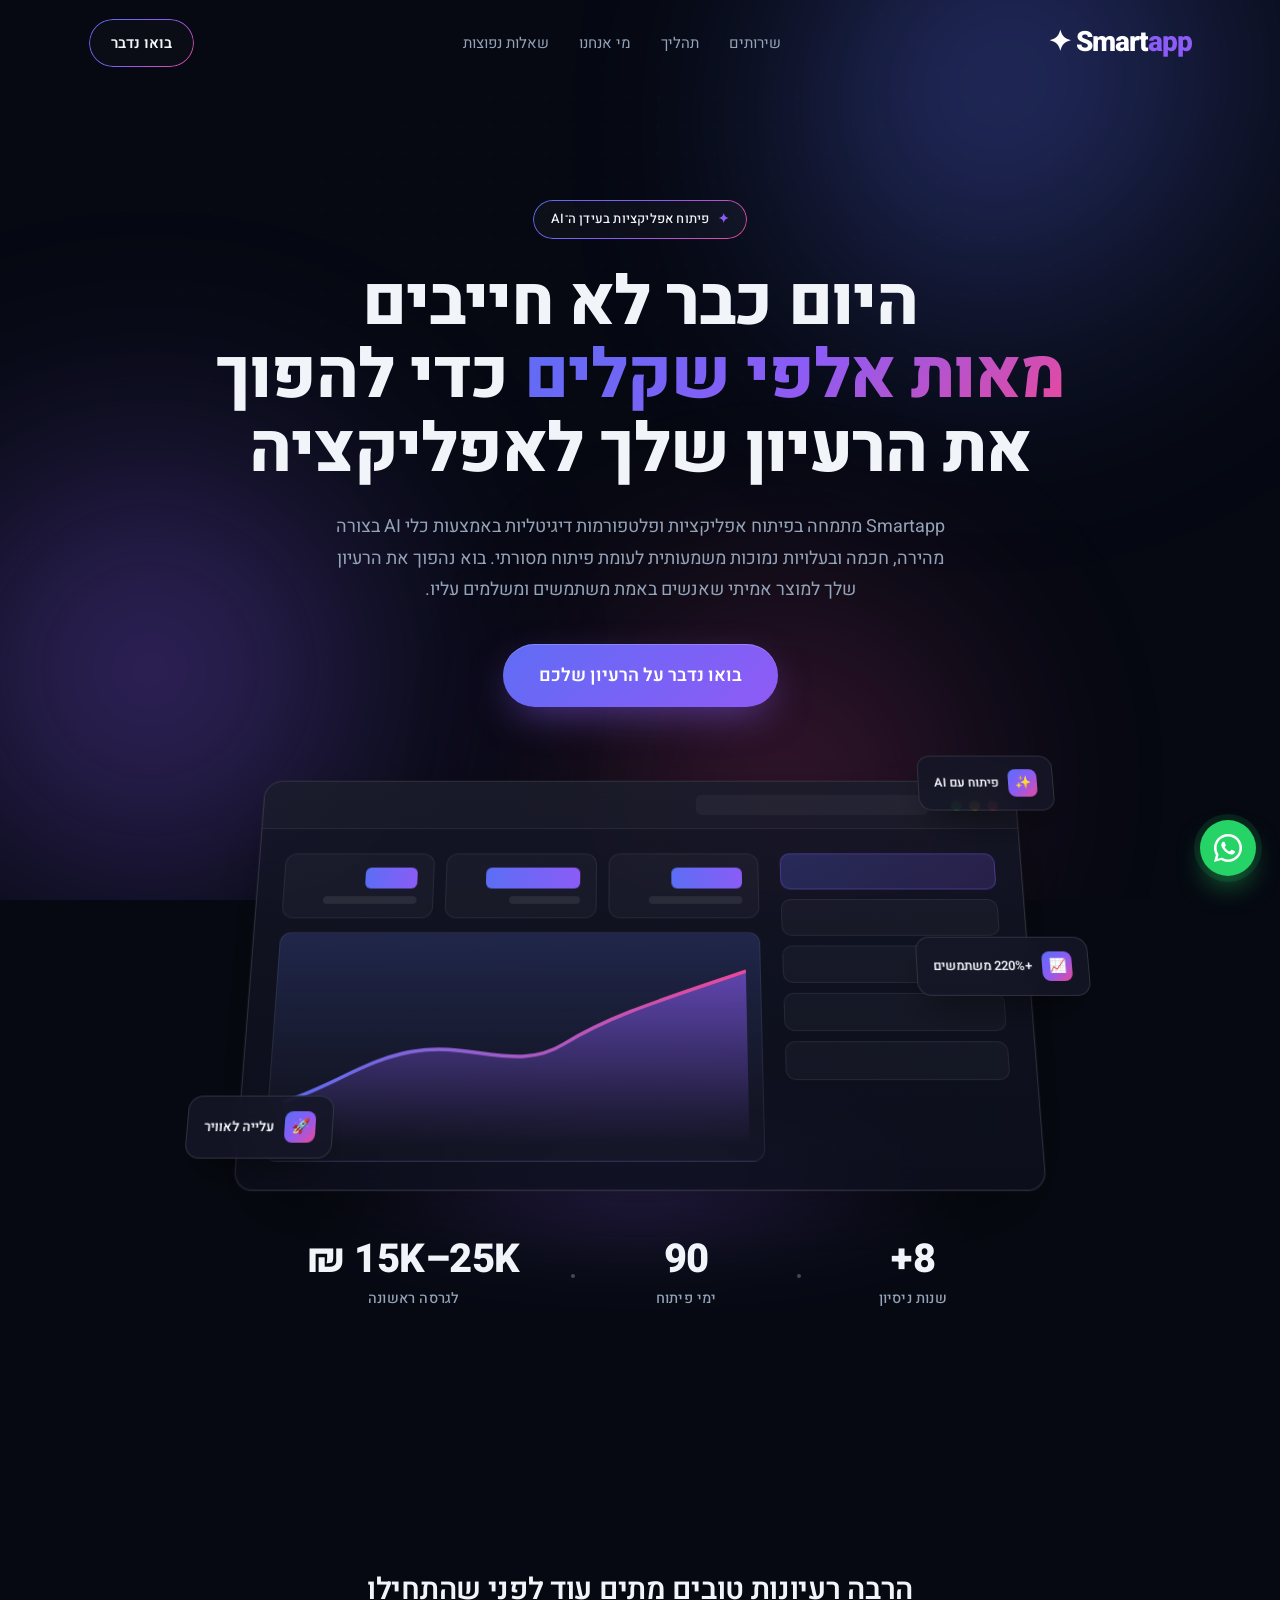
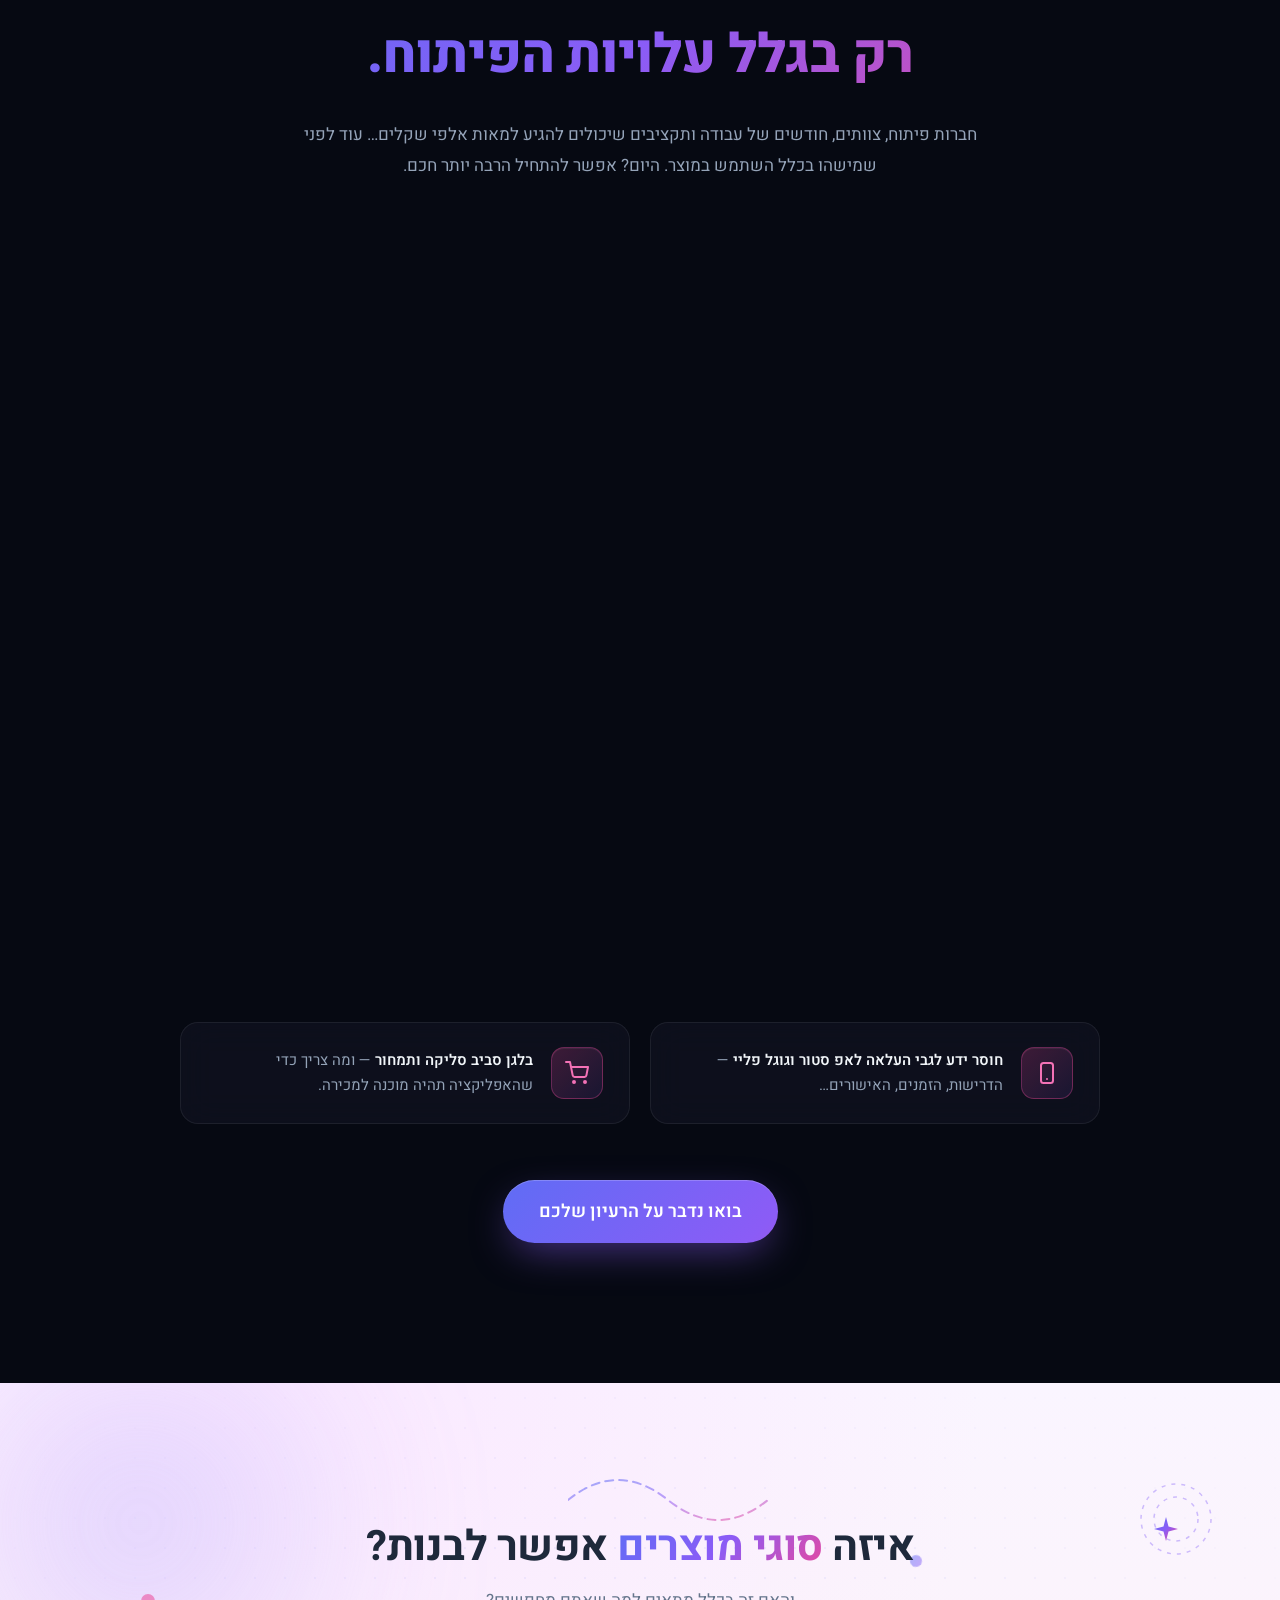
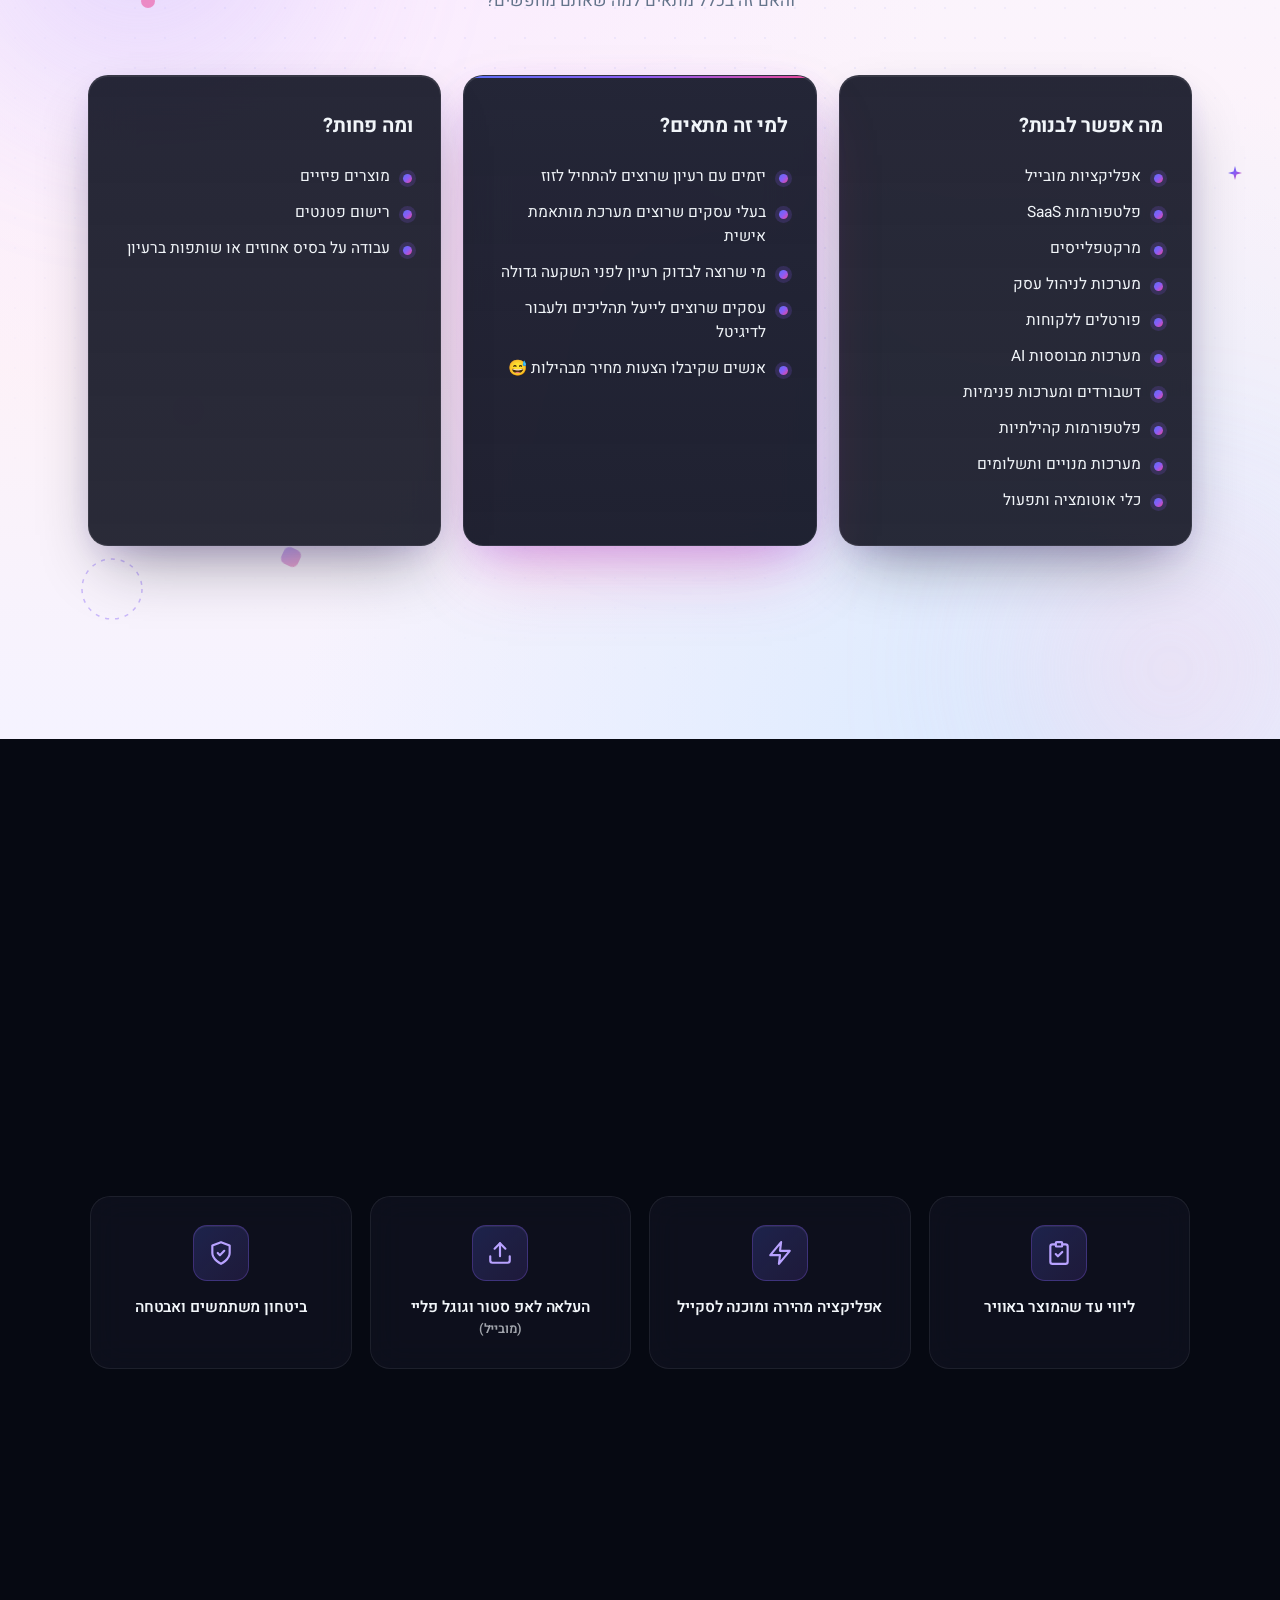
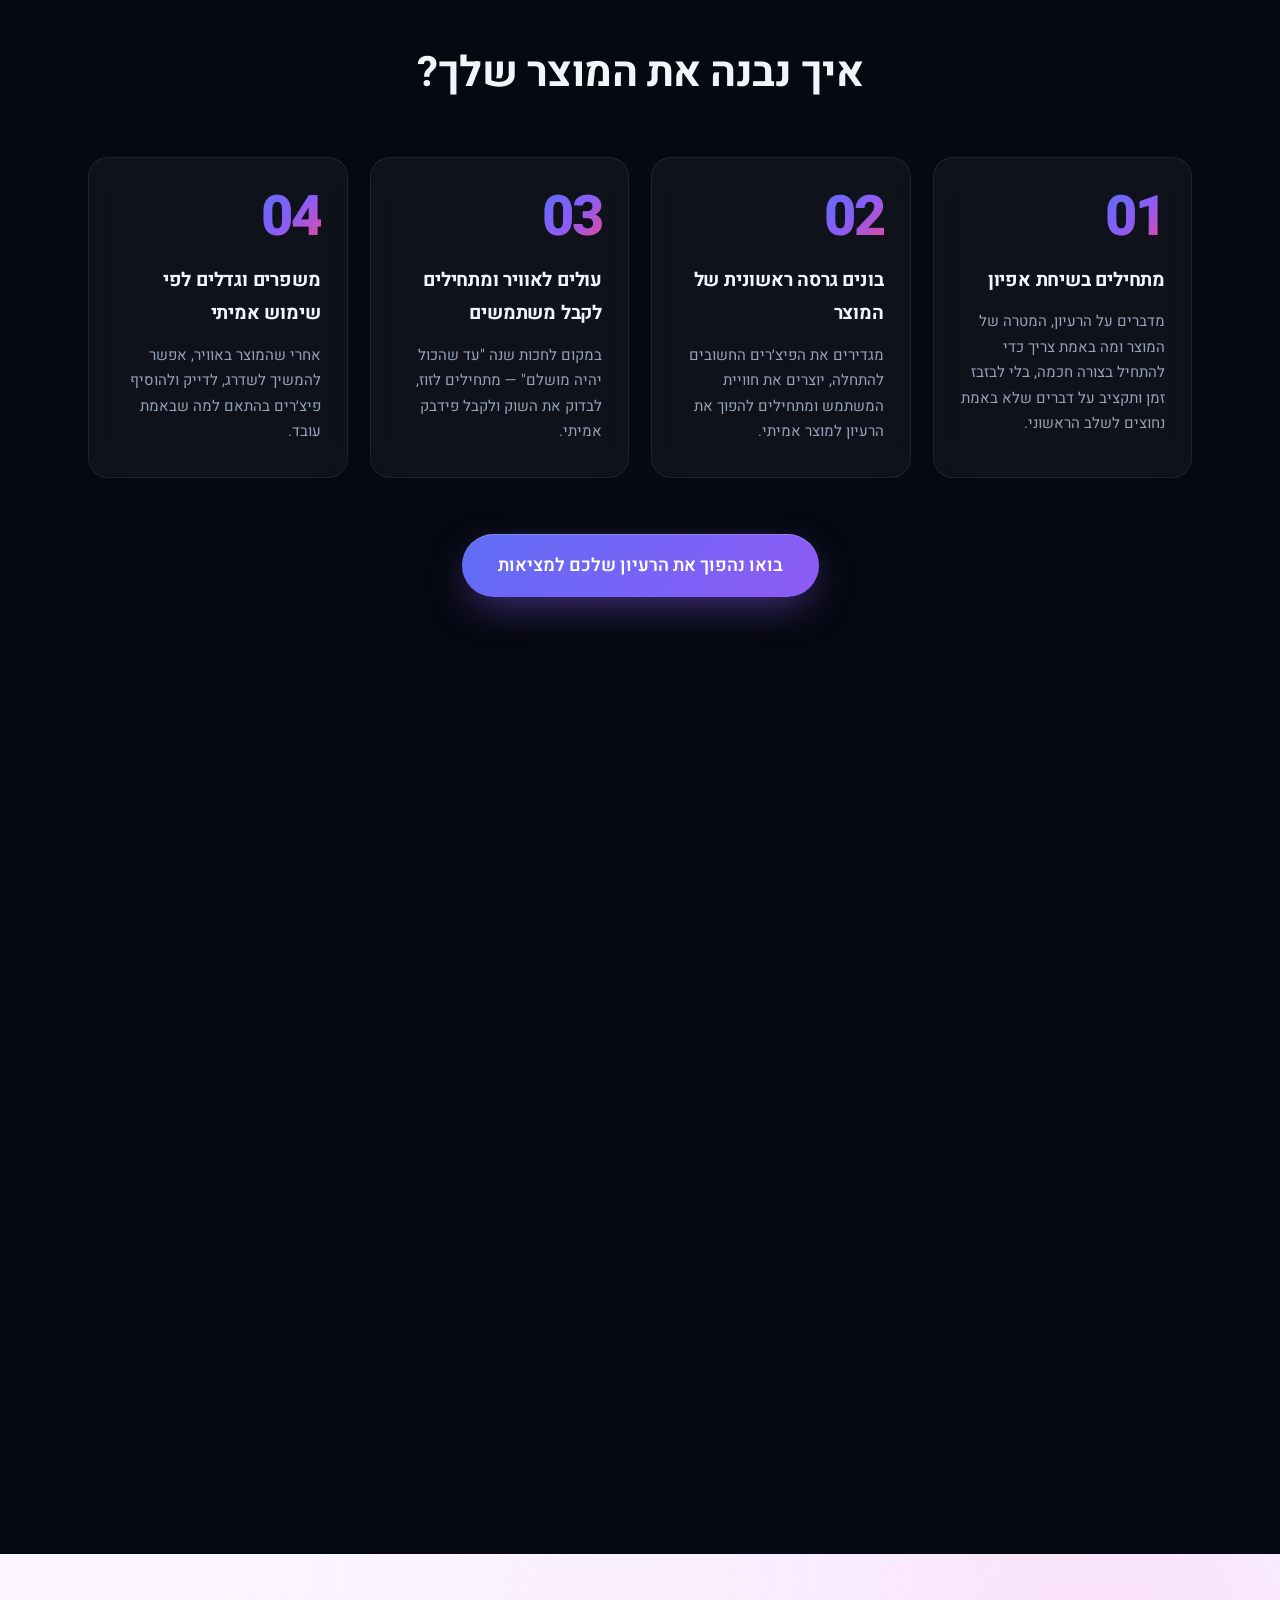
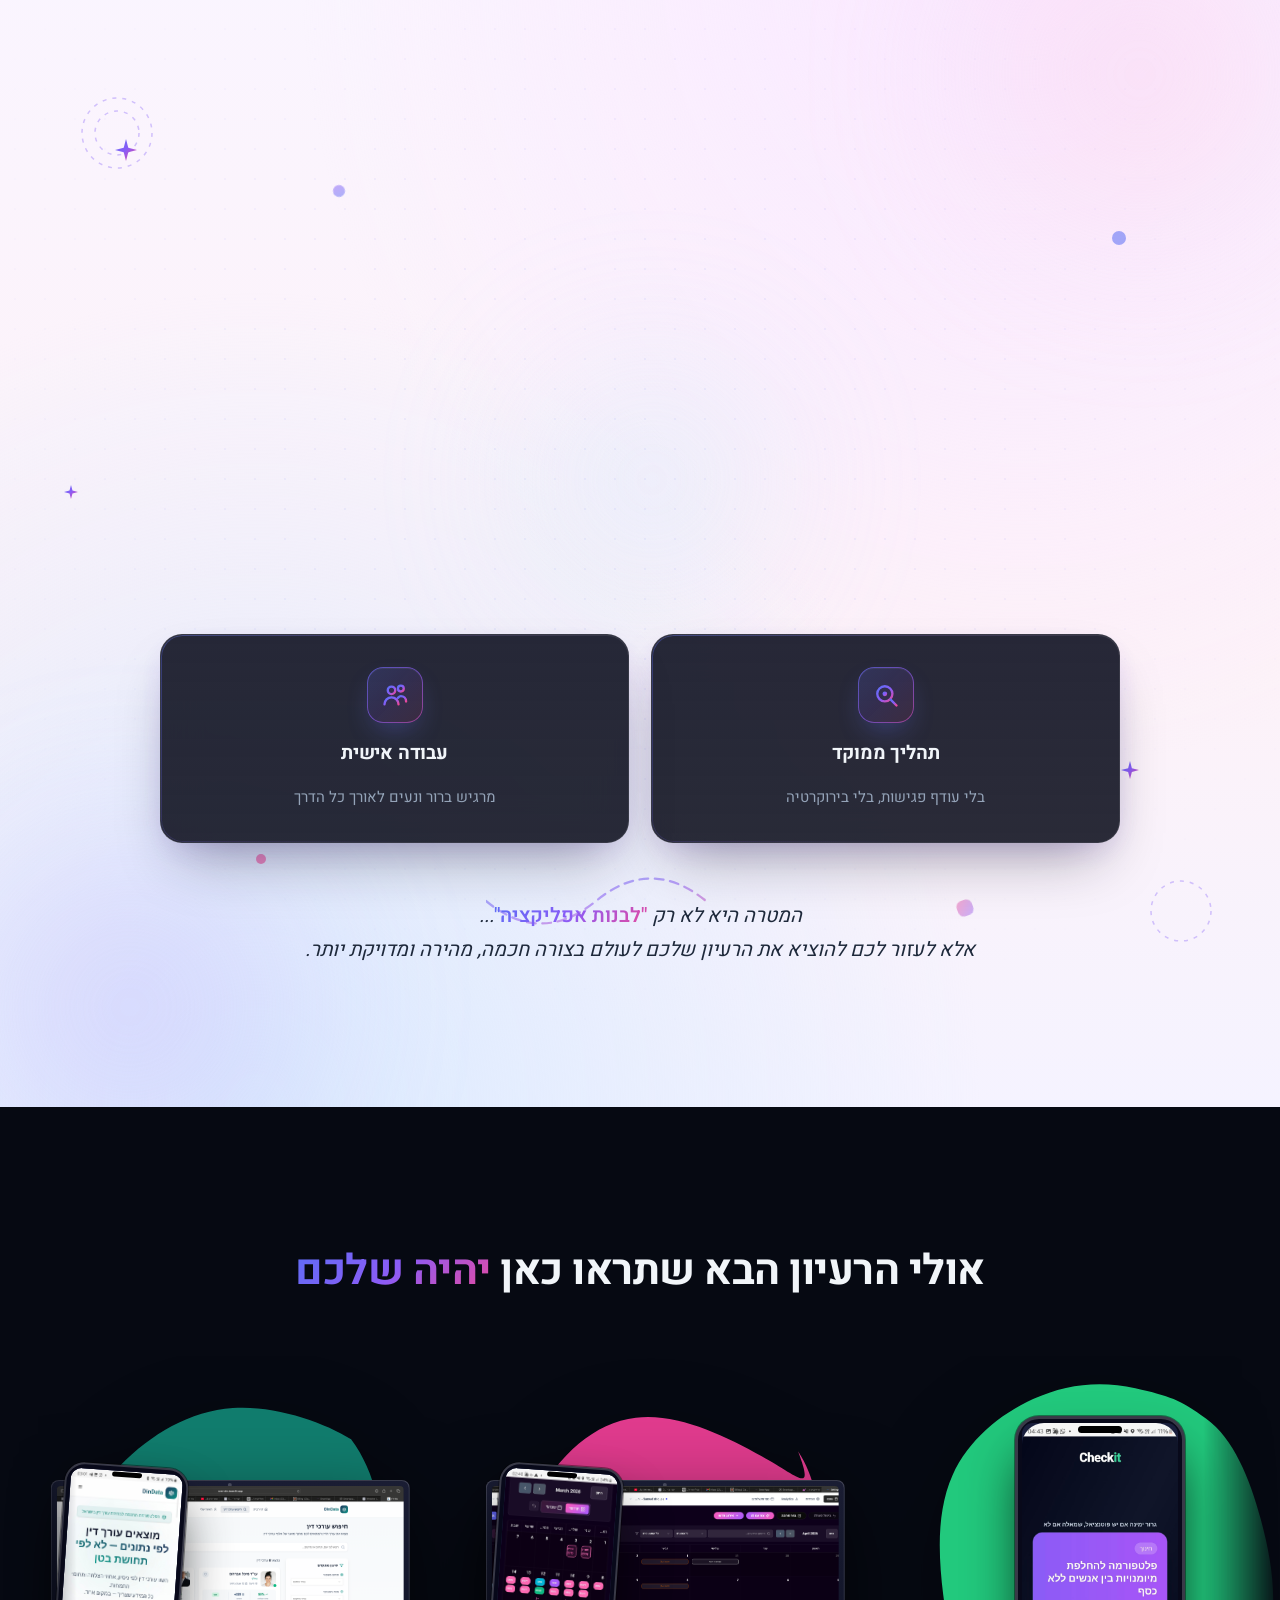
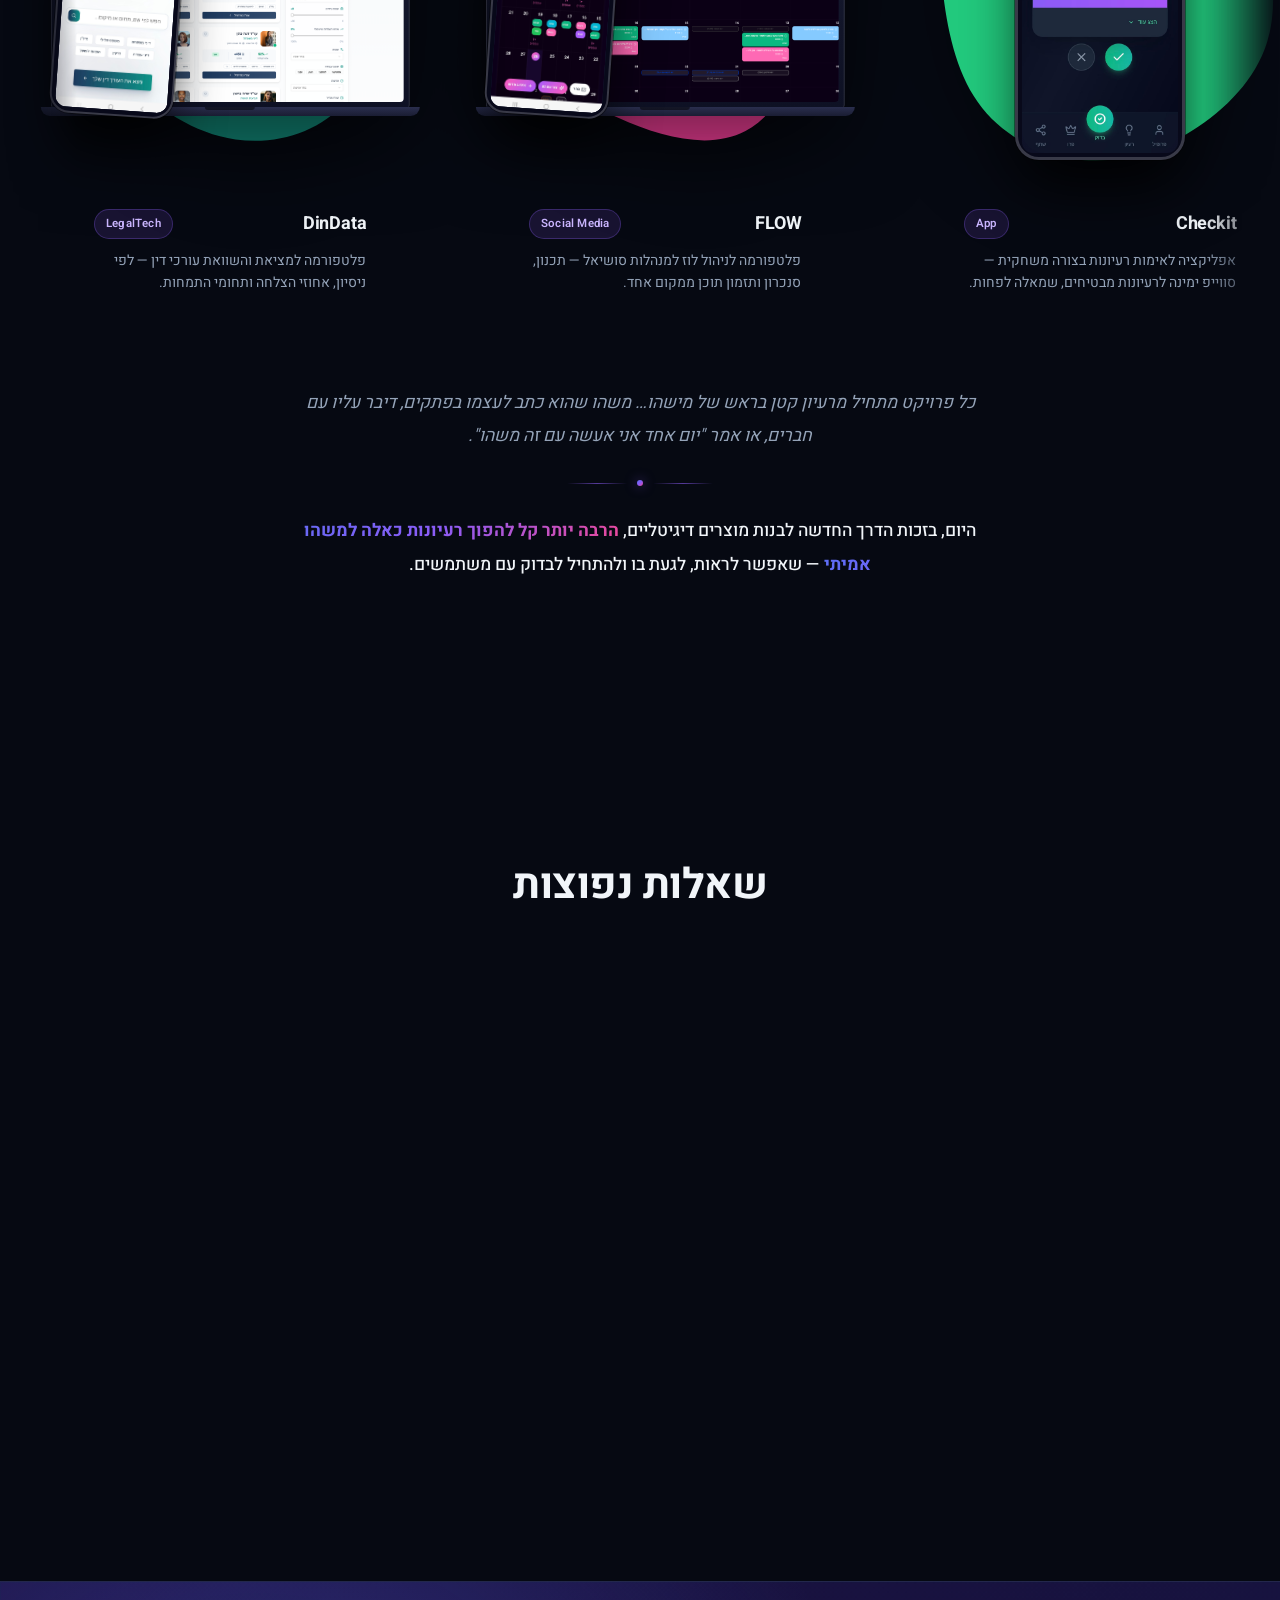
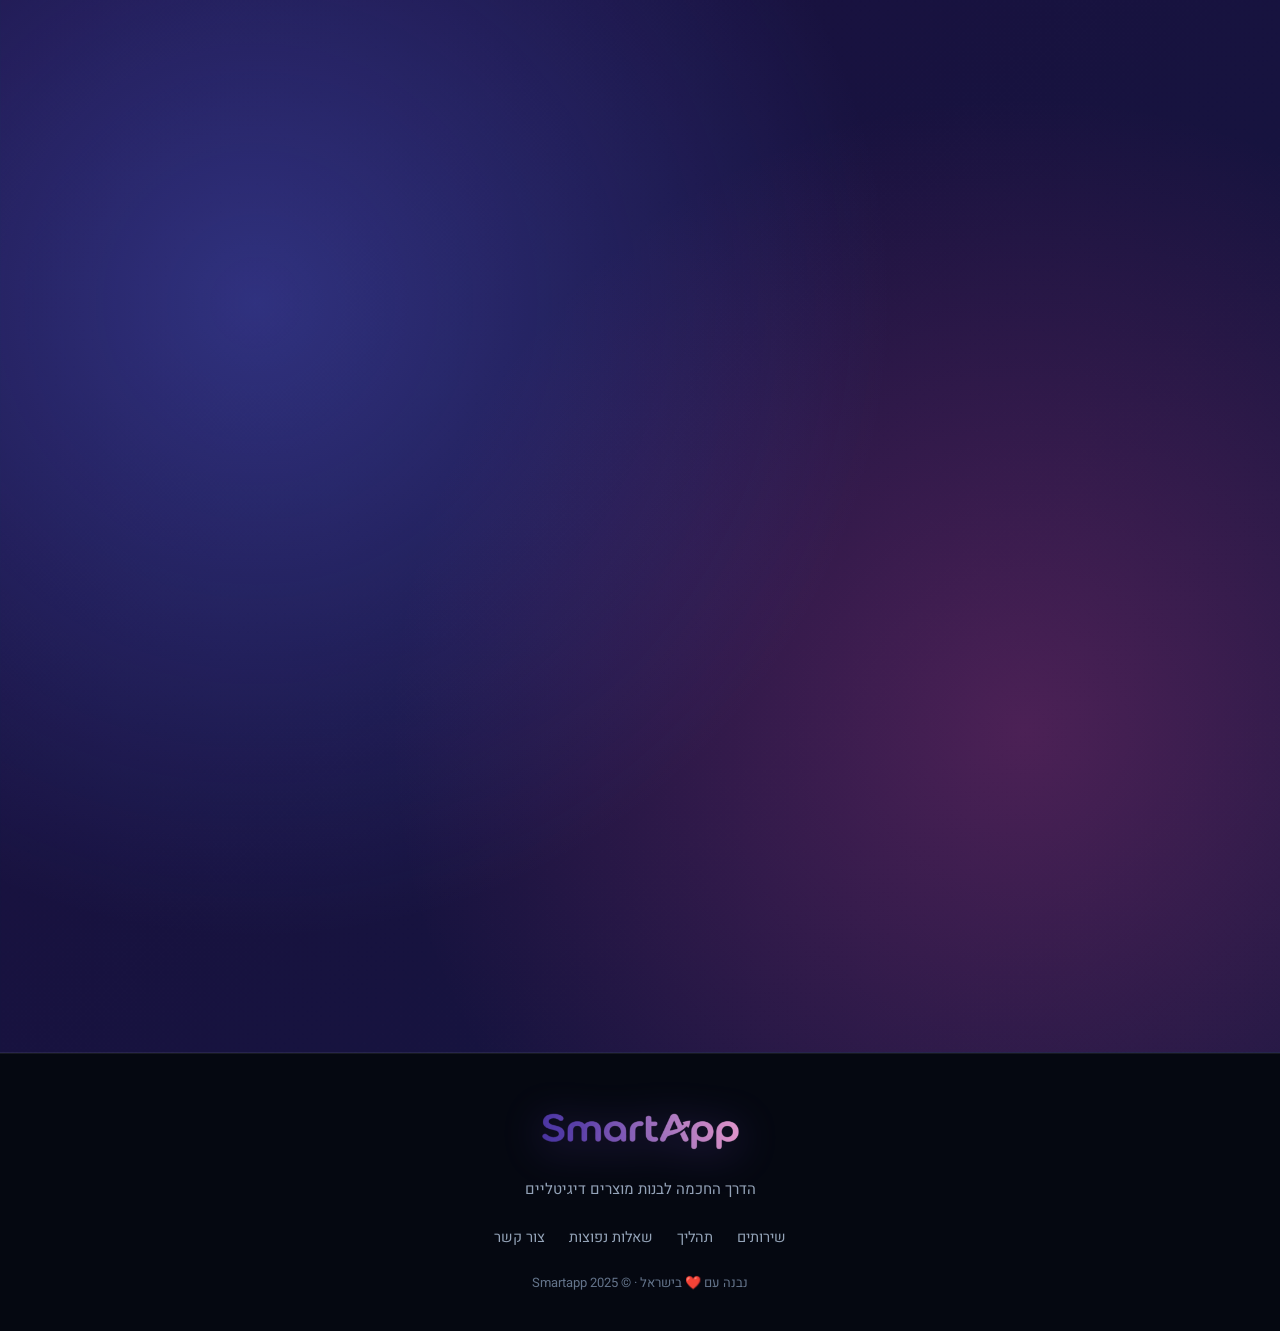
==== commit b15d3337: "Header logo: match the quote wordmark (white Smart, purple app) Co-Authored-By: Claude Opus 5.5 (1M " ====
--- a/index.html
+++ b/index.html
@@ -215,6 +215,20 @@
     .logo:hover .logo-img { transform: scale(1.04); }
     .nav.scrolled .logo-img { height: 32px; }
     .footer-logo .logo-img { height: 44px; }
+    .logo-text {
+      direction: ltr;
+      unicode-bidi: isolate;
+      font-size: 28px;
+      font-weight: 800;
+      letter-spacing: -1px;
+      line-height: 1;
+      color: #ffffff;
+      white-space: nowrap;
+      transition: font-size 0.3s ease, transform 0.25s ease;
+    }
+    .logo-text-accent { color: #8B5CF6; }
+    .logo:hover .logo-text { transform: scale(1.04); }
+    .nav.scrolled .logo-text { font-size: 25px; }
     .nav-links {
       display: flex;
       align-items: center;
@@ -2641,6 +2655,8 @@
       .nav-cta { padding: 9px 18px; font-size: 14px; }
       .logo-img { height: 30px; }
       .nav.scrolled .logo-img { height: 28px; }
+      .logo-text { font-size: 24px; }
+      .nav.scrolled .logo-text { font-size: 22px; }
     }
 
     @media (max-width: 400px) {
@@ -2680,7 +2696,7 @@
   <nav class="nav" id="nav">
     <div class="container nav-inner">
       <a href="#" class="logo" aria-label="Smartapp">
-        <img src="assets/logo.png" alt="Smartapp" class="logo-img" />
+        <span class="logo-text" aria-hidden="true">✦ Smart<span class="logo-text-accent">app</span></span>
       </a>
       <ul class="nav-links">
         <li><a href="#services">שירותים</a></li>
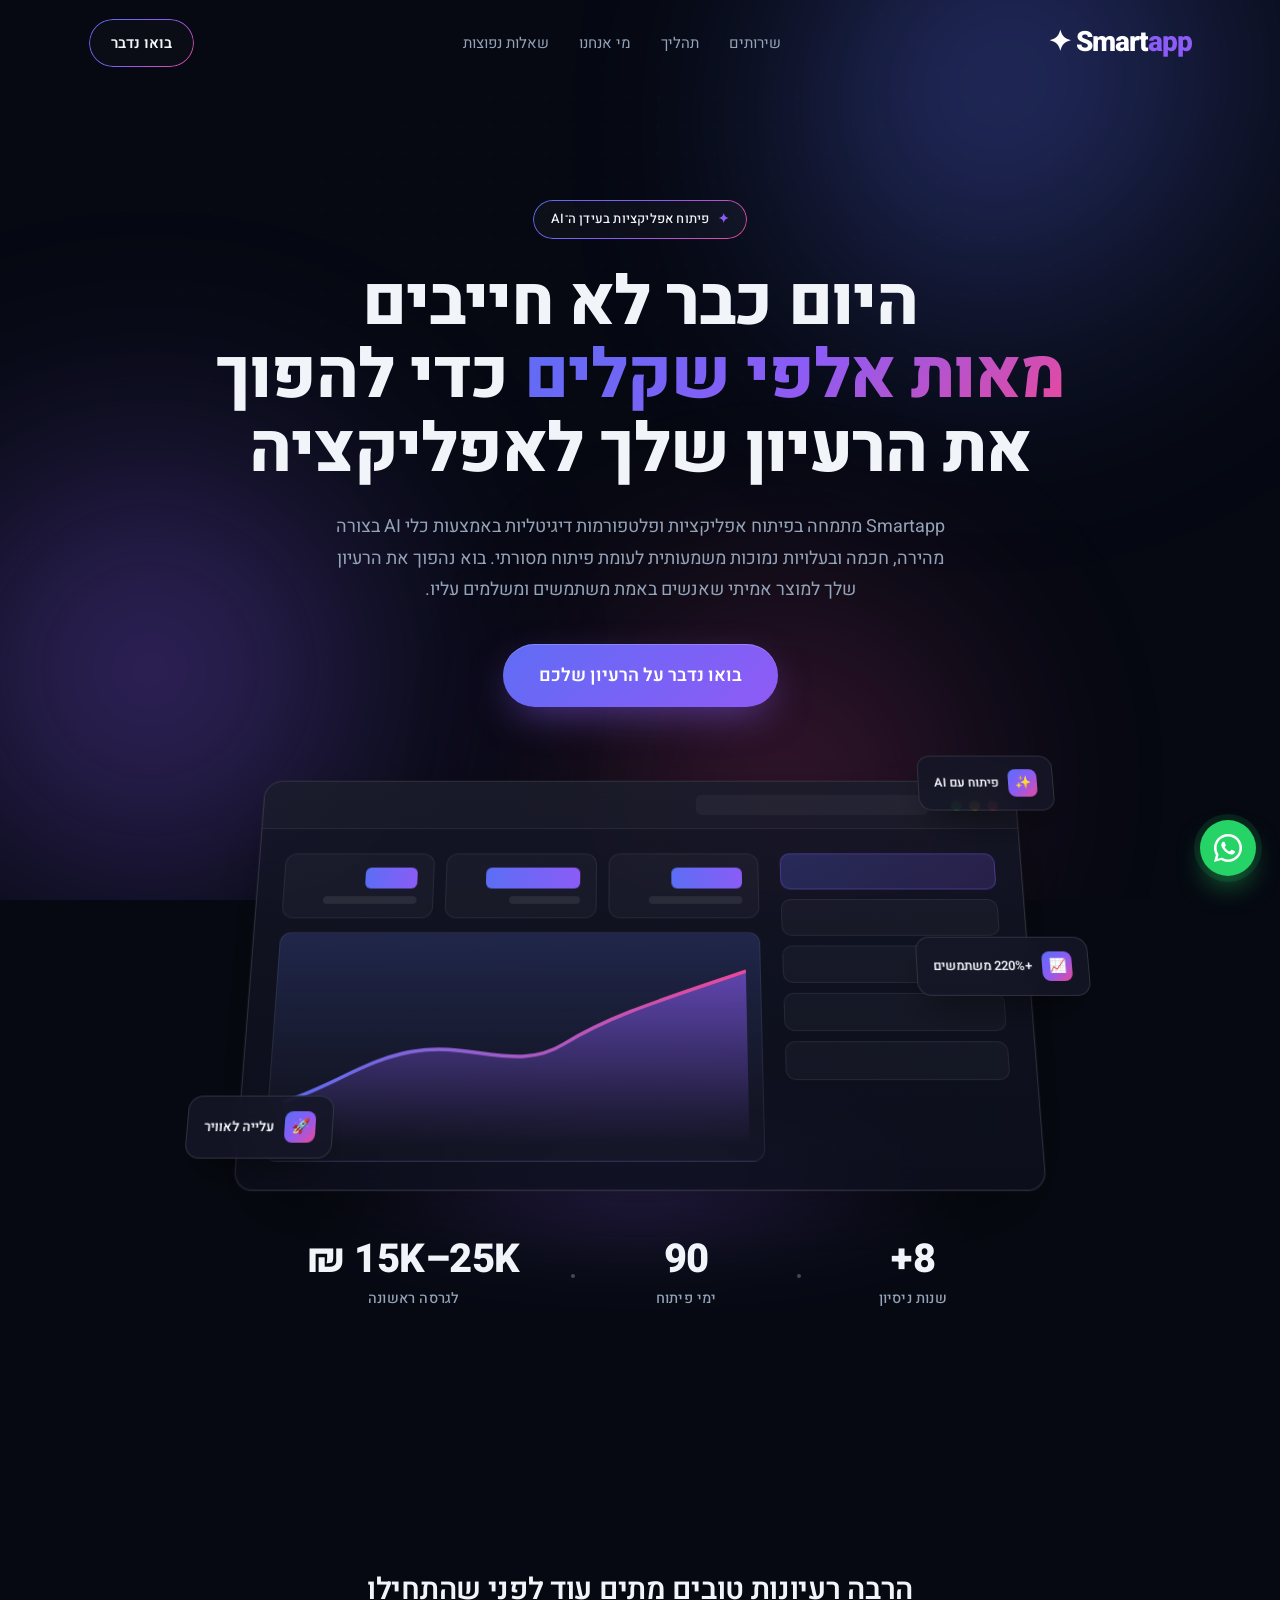
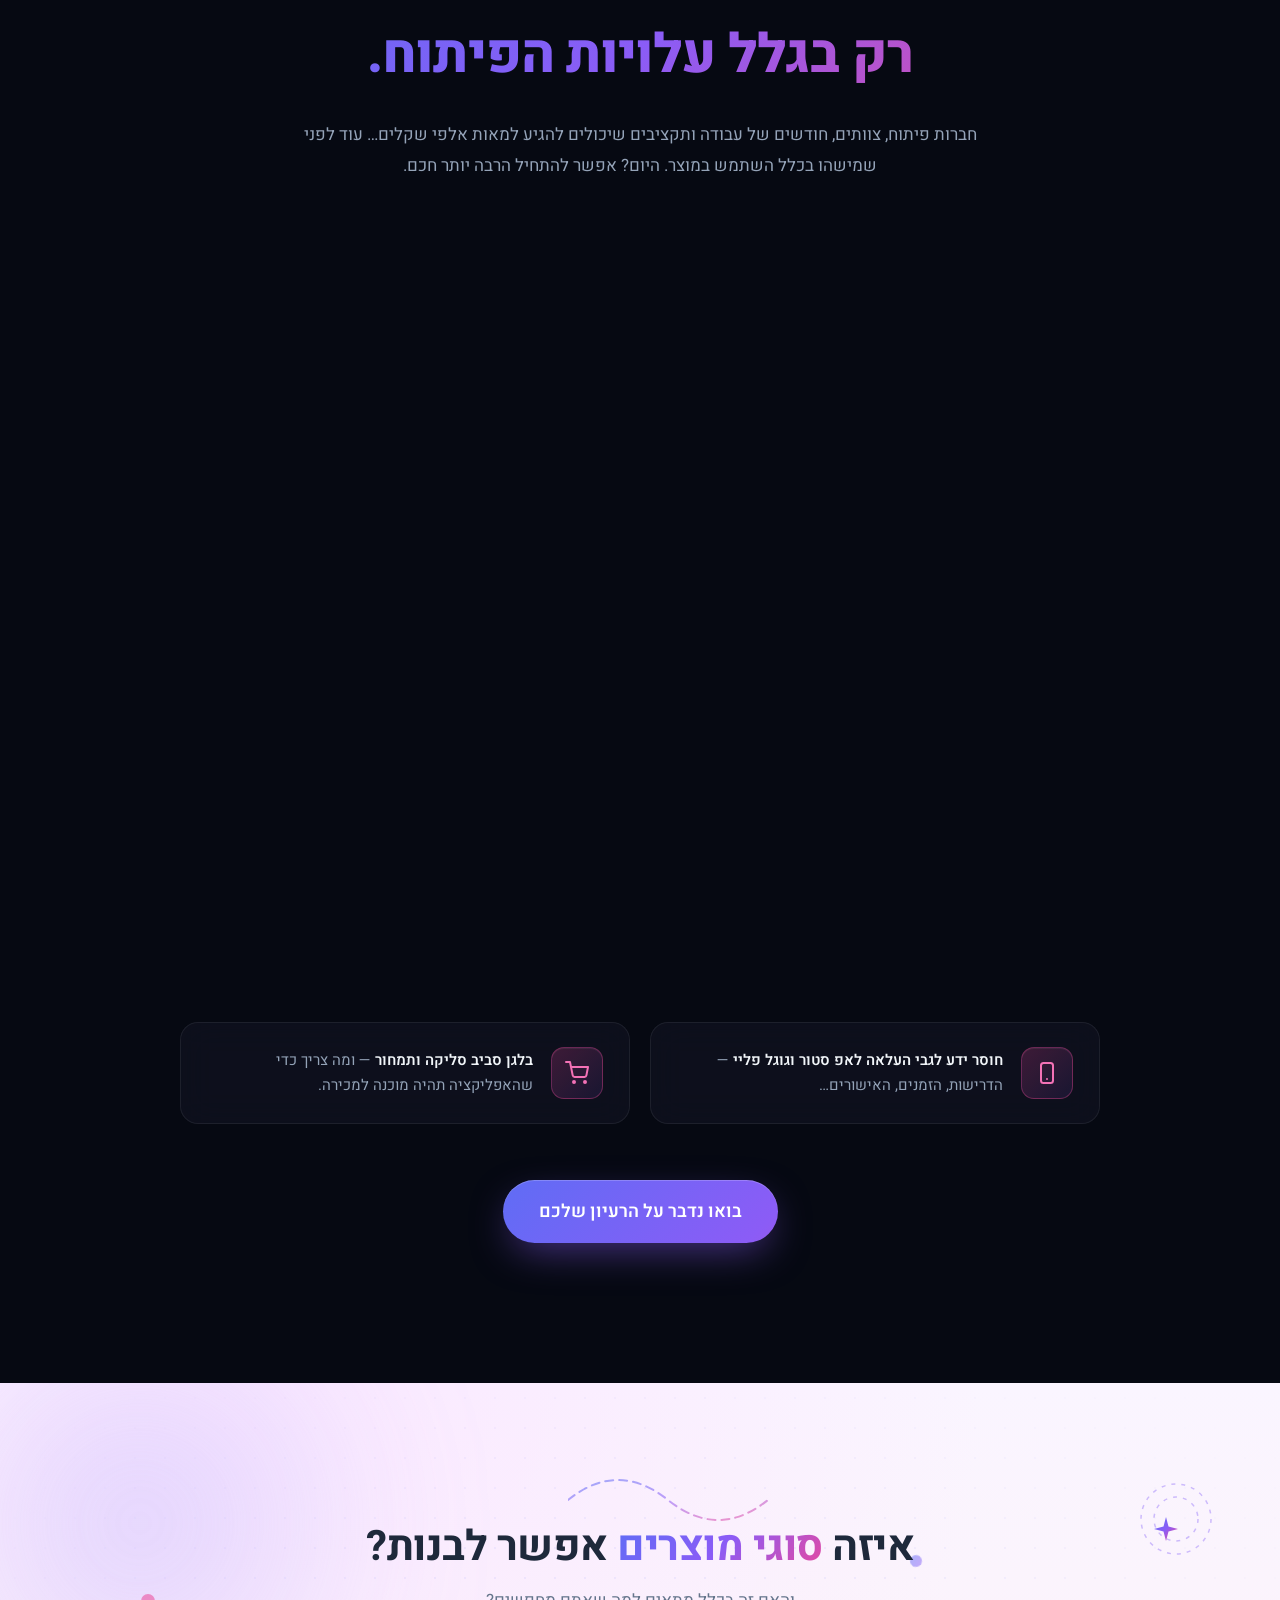
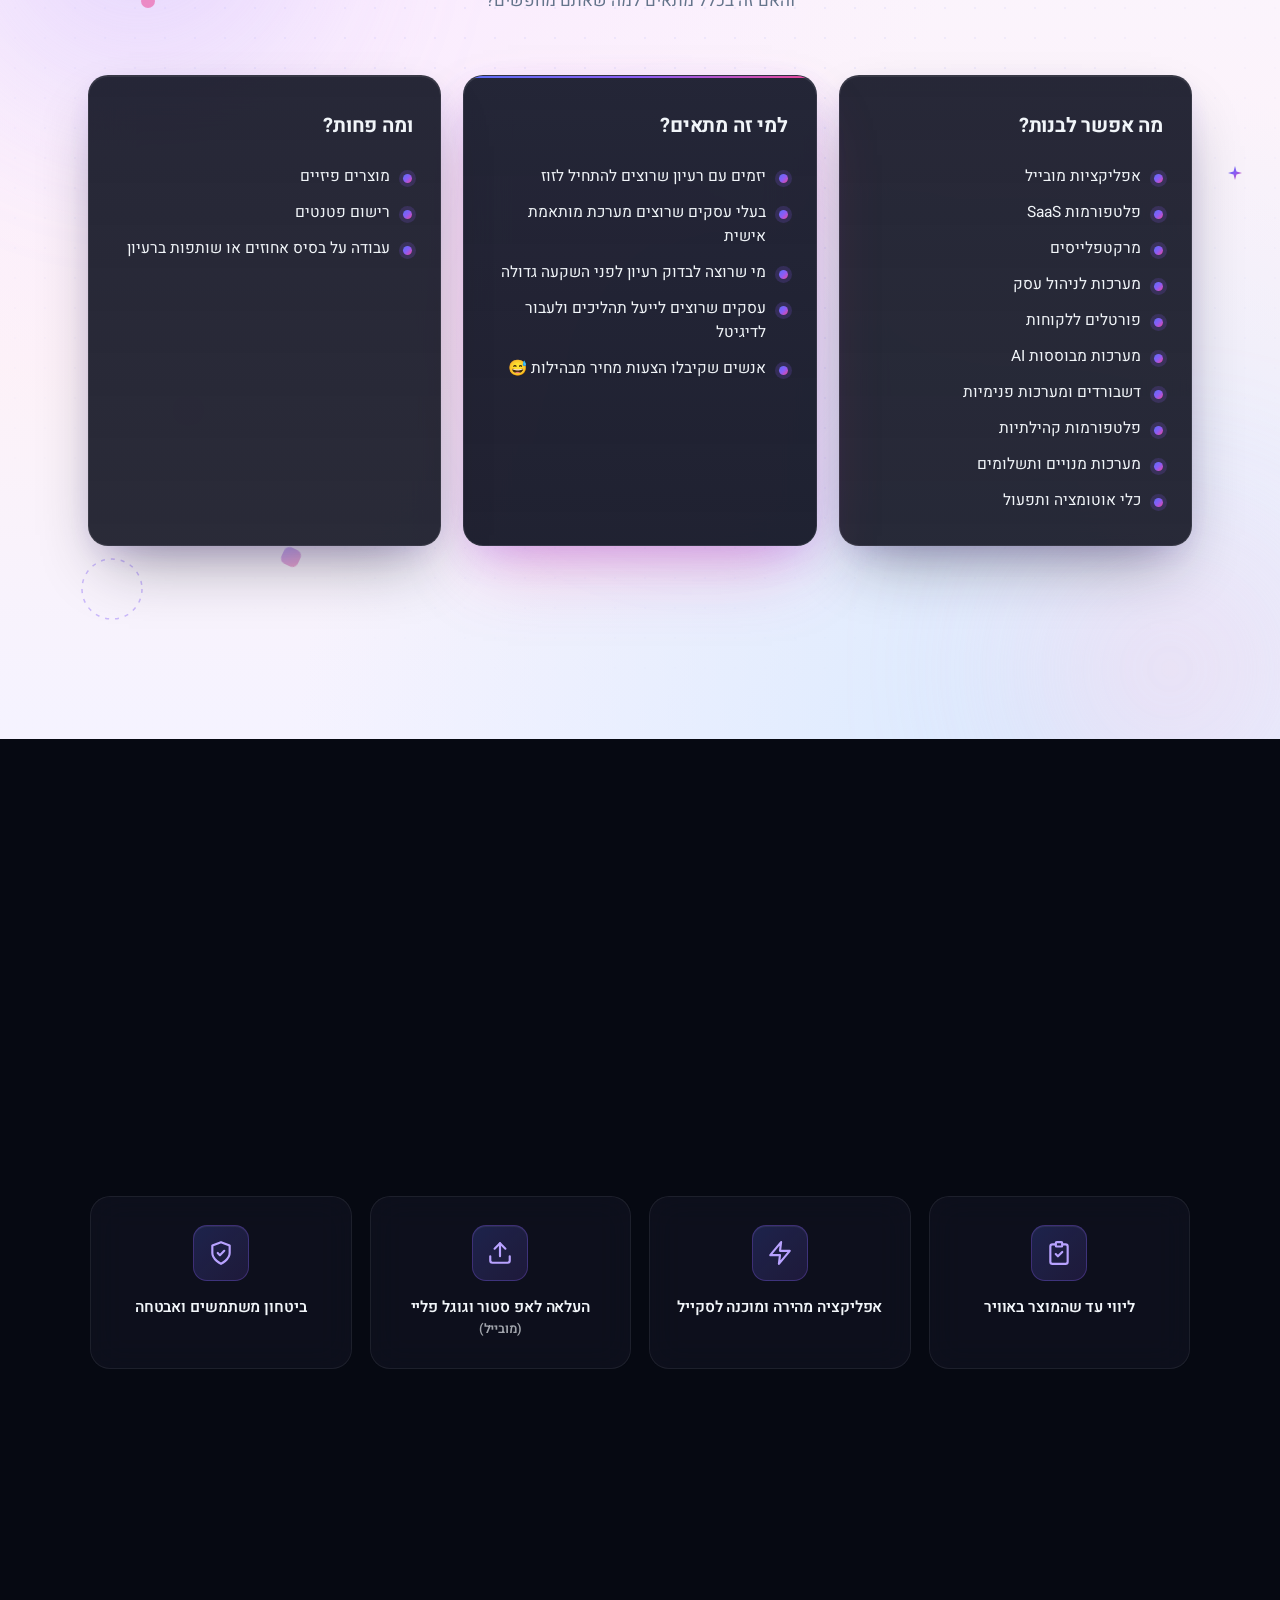
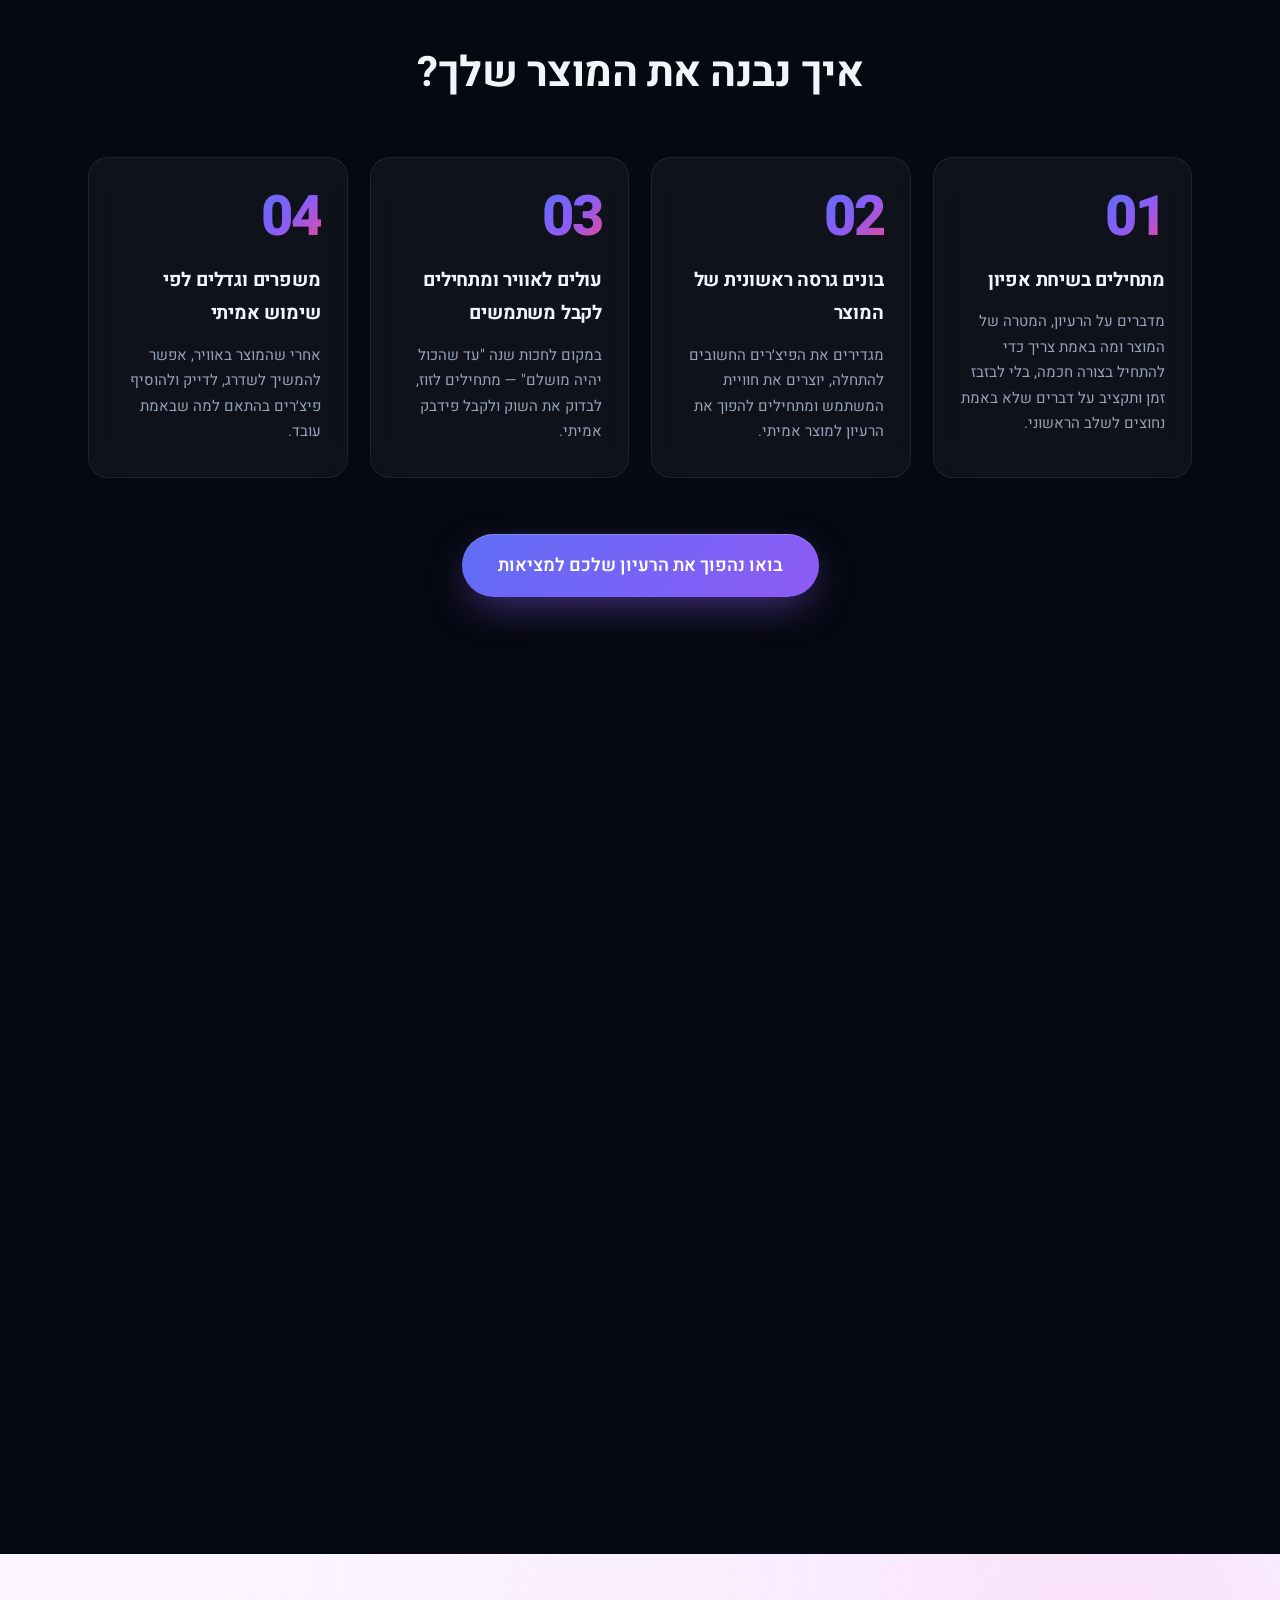
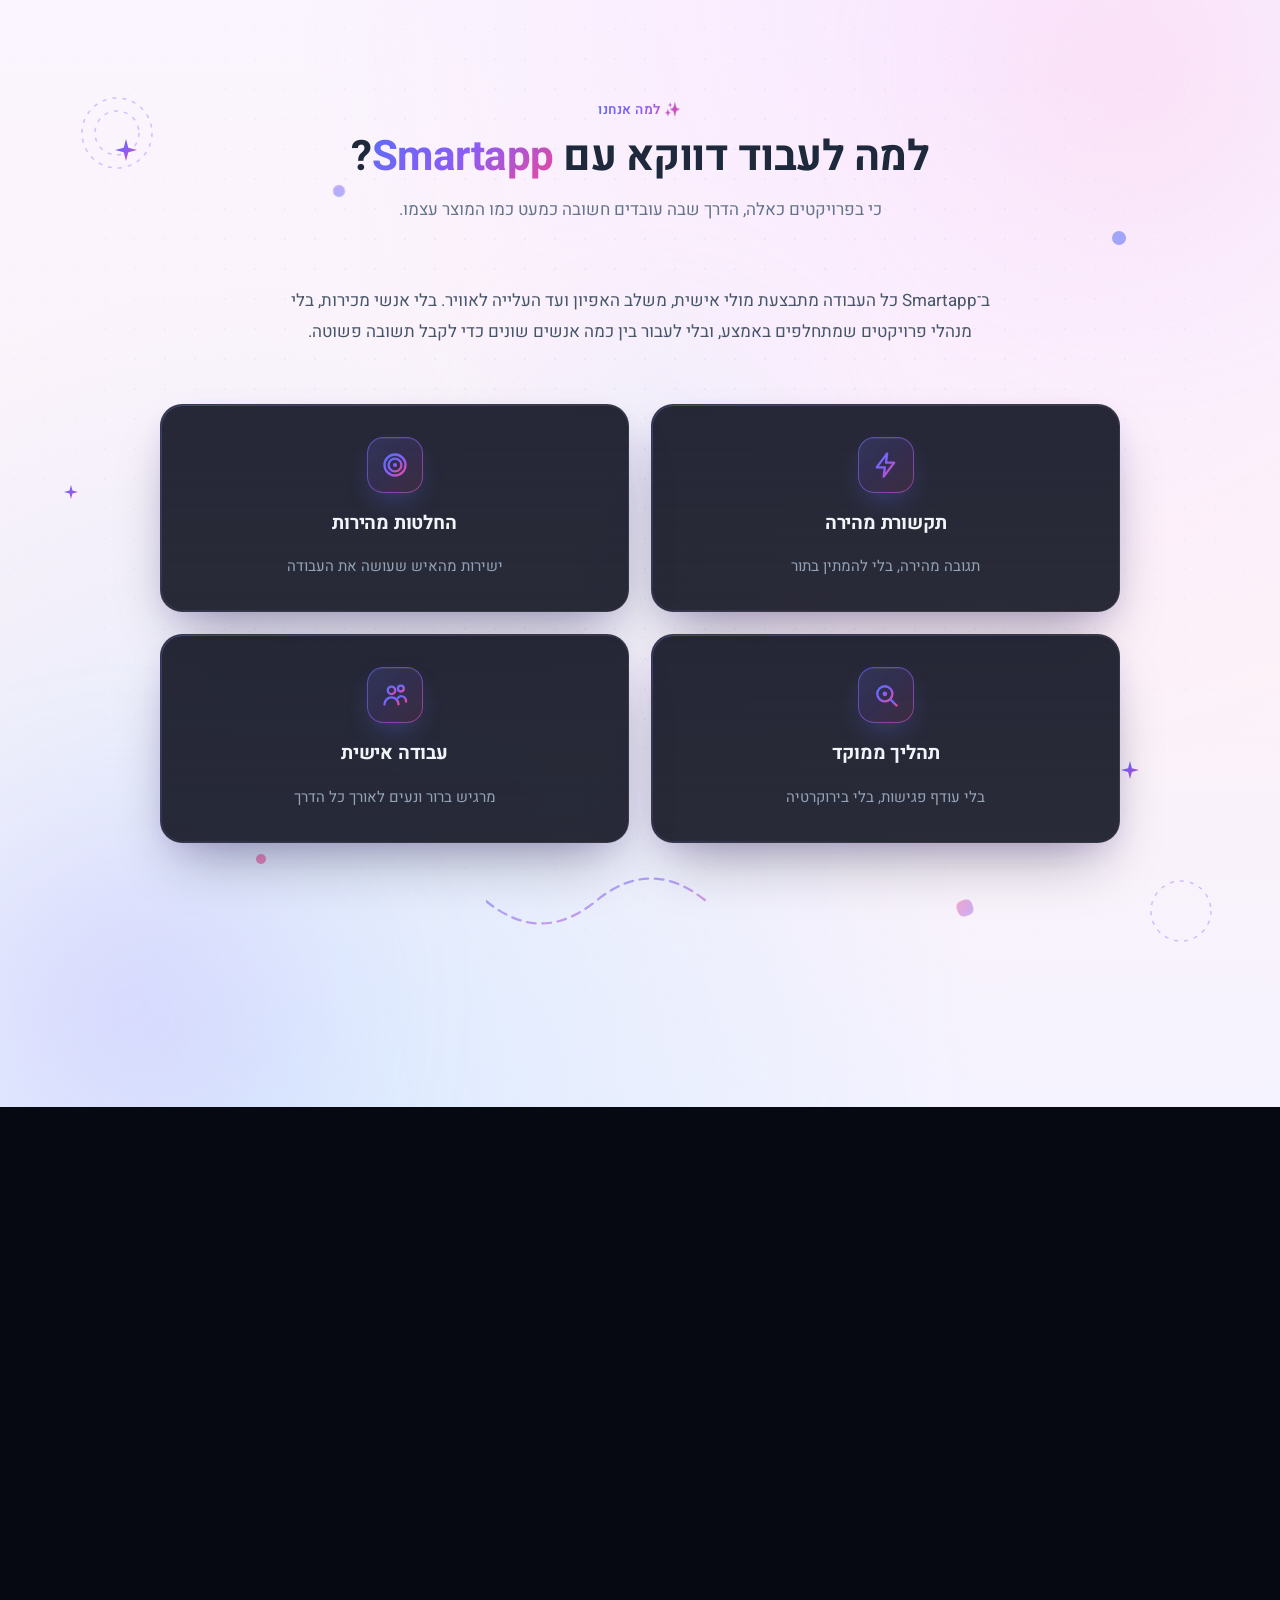
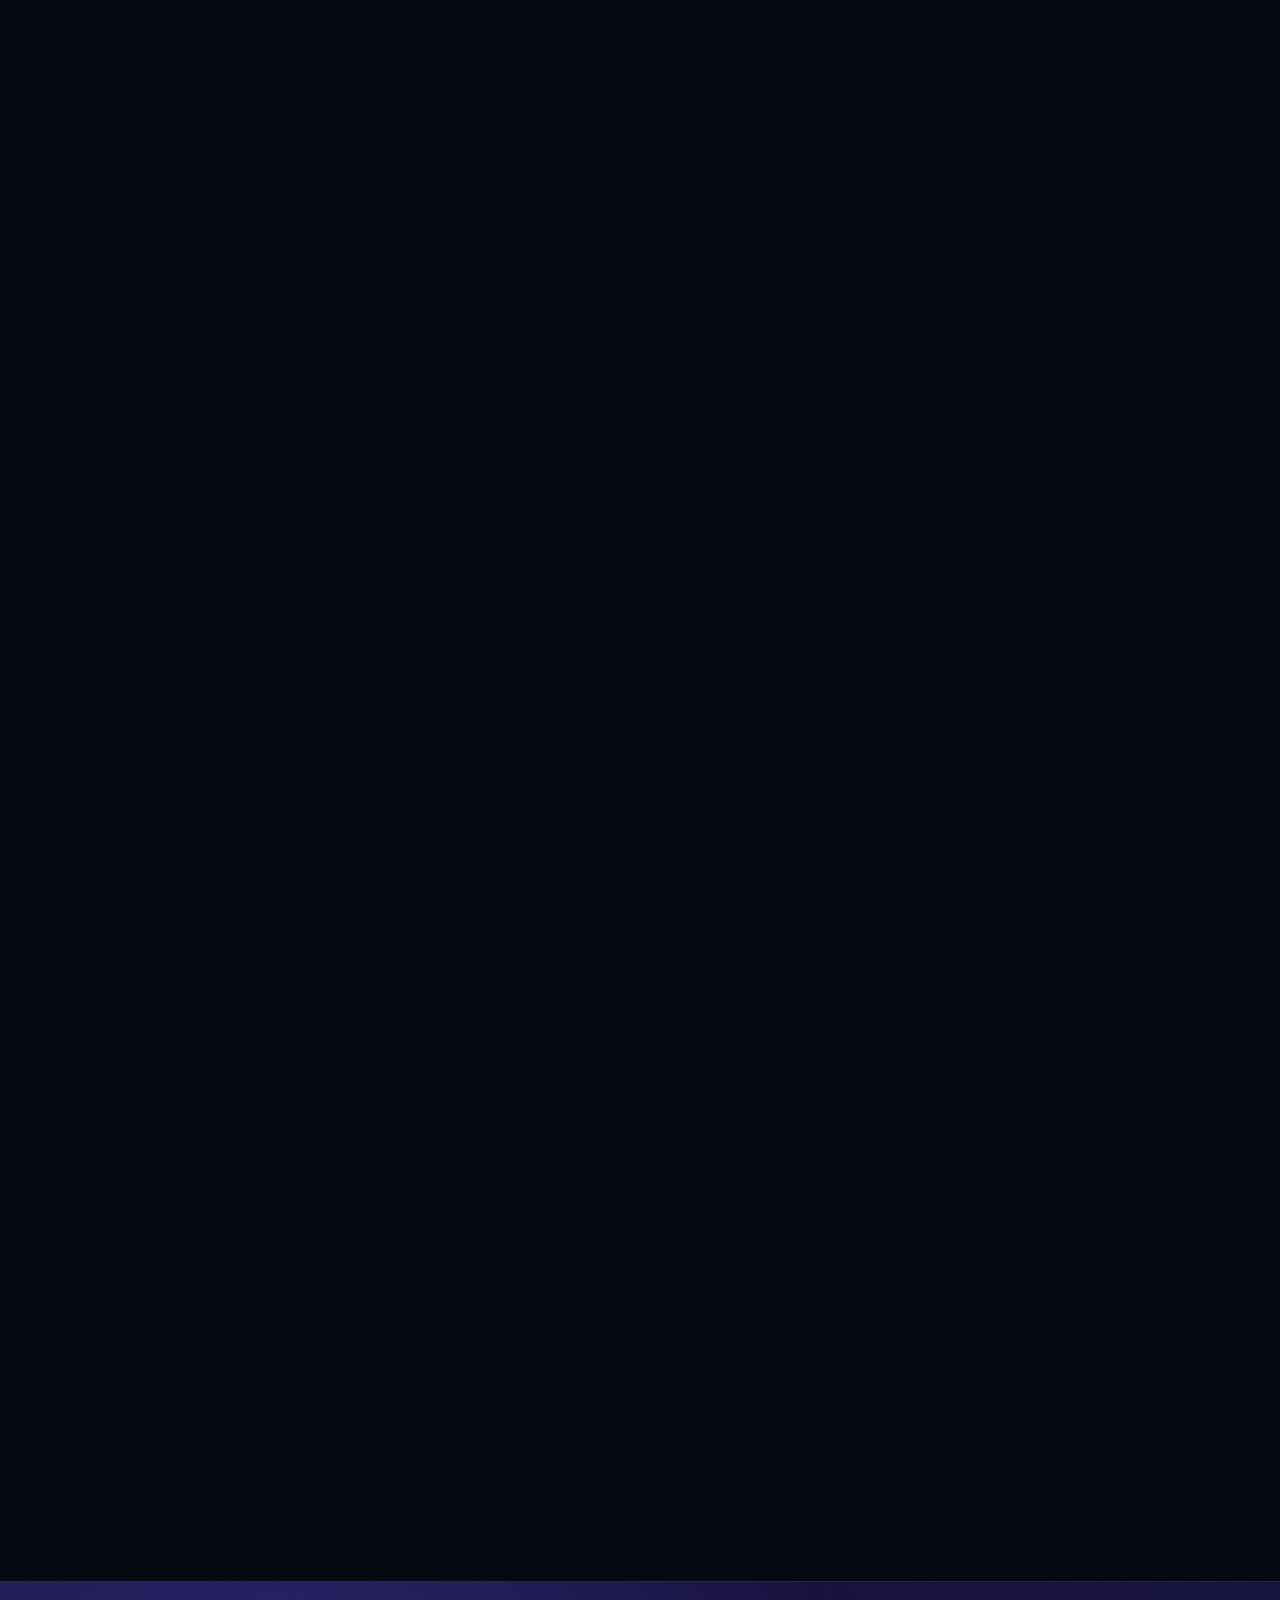
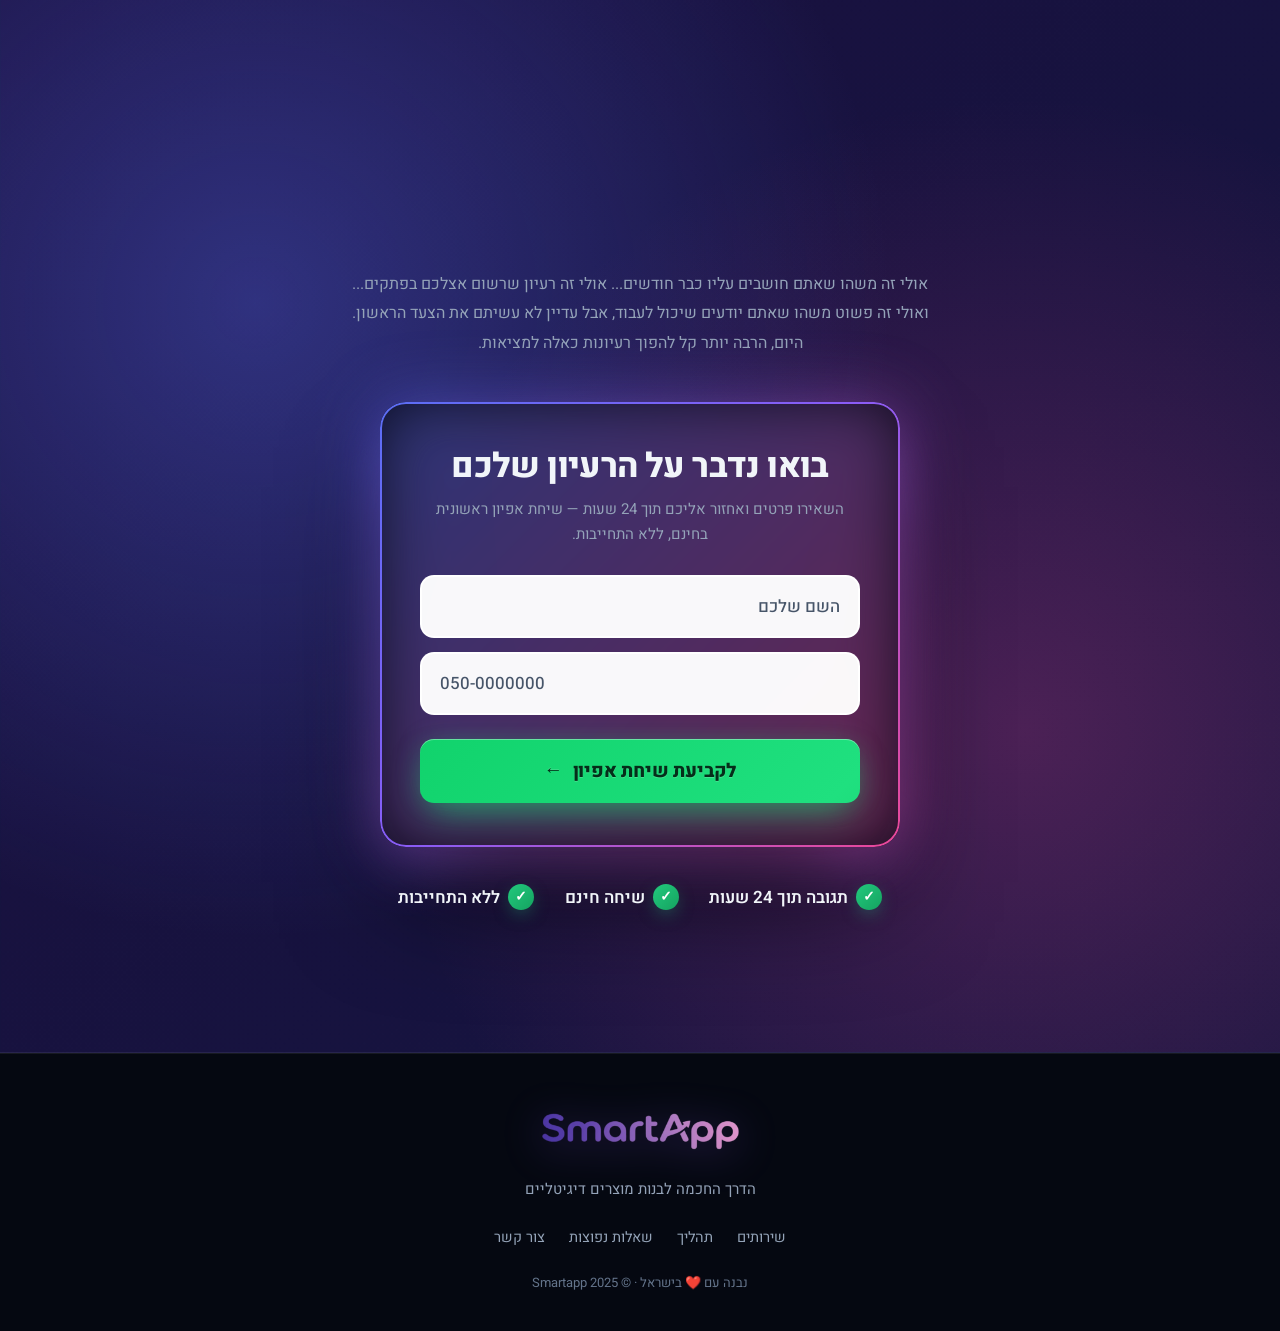
==== commit 81a00028: "Mobile: show sticky CTA bar only after scrolling past the hero Co-Authored-By: Claude Opus 5.5 (1M c" ====
--- a/index.html
+++ b/index.html
@@ -2462,12 +2462,21 @@
       backdrop-filter: blur(16px);
       border-top: 1px solid var(--border);
       z-index: 998;
+      transform: translateY(110%);
+      visibility: hidden;
+      transition: transform 0.35s ease, visibility 0s linear 0.35s;
+    }
+    .mobile-cta-bar.is-visible {
+      transform: translateY(0);
+      visibility: visible;
+      transition: transform 0.35s ease, visibility 0s;
     }
     .mobile-cta-bar .btn { width: 100%; padding: 14px; font-size: 16px; }
 
     @media (max-width: 768px) {
       .mobile-cta-bar { display: block; }
-      .wa-fab { bottom: 84px; }
+      .wa-fab { transition: transform 0.25s ease, box-shadow 0.25s ease, bottom 0.35s ease; }
+      body.cta-bar-visible .wa-fab { bottom: 84px; }
       body { padding-bottom: 70px; }
     }
 
@@ -3578,6 +3587,20 @@
     window.addEventListener('scroll', onScroll, { passive: true });
     onScroll();
 
+    // ===== Mobile CTA bar: only once the hero (which has its own CTA) is scrolled past =====
+    const ctaBar = document.querySelector('.mobile-cta-bar');
+    const hero = document.querySelector('.hero');
+    if (ctaBar && hero && 'IntersectionObserver' in window) {
+      new IntersectionObserver(([entry]) => {
+        const past = !entry.isIntersecting && entry.boundingClientRect.top < 0;
+        ctaBar.classList.toggle('is-visible', past);
+        document.body.classList.toggle('cta-bar-visible', past);
+      }).observe(hero);
+    } else if (ctaBar) {
+      ctaBar.classList.add('is-visible');
+      document.body.classList.add('cta-bar-visible');
+    }
+
     // ===== Initial hero reveal (immediate on load) =====
     window.addEventListener('load', () => {
       document.querySelectorAll('.hero .reveal').forEach((el) => {
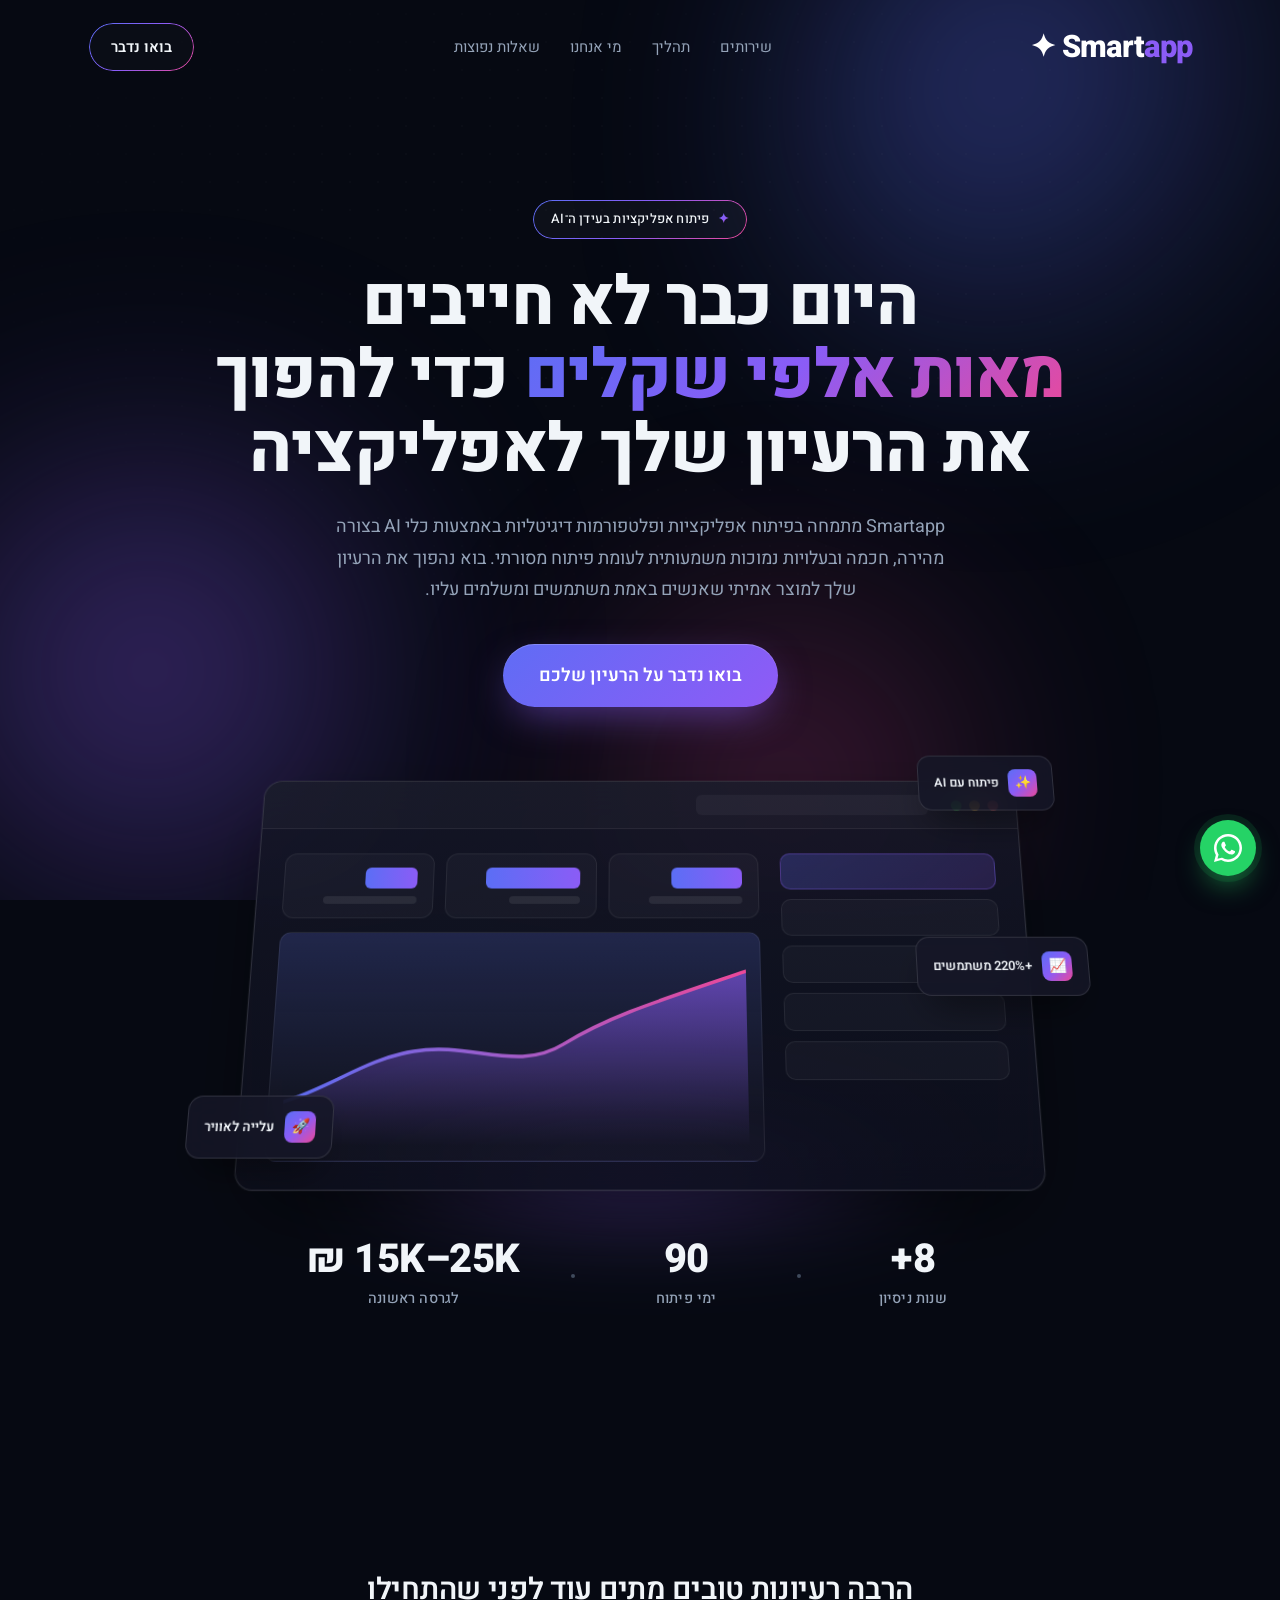
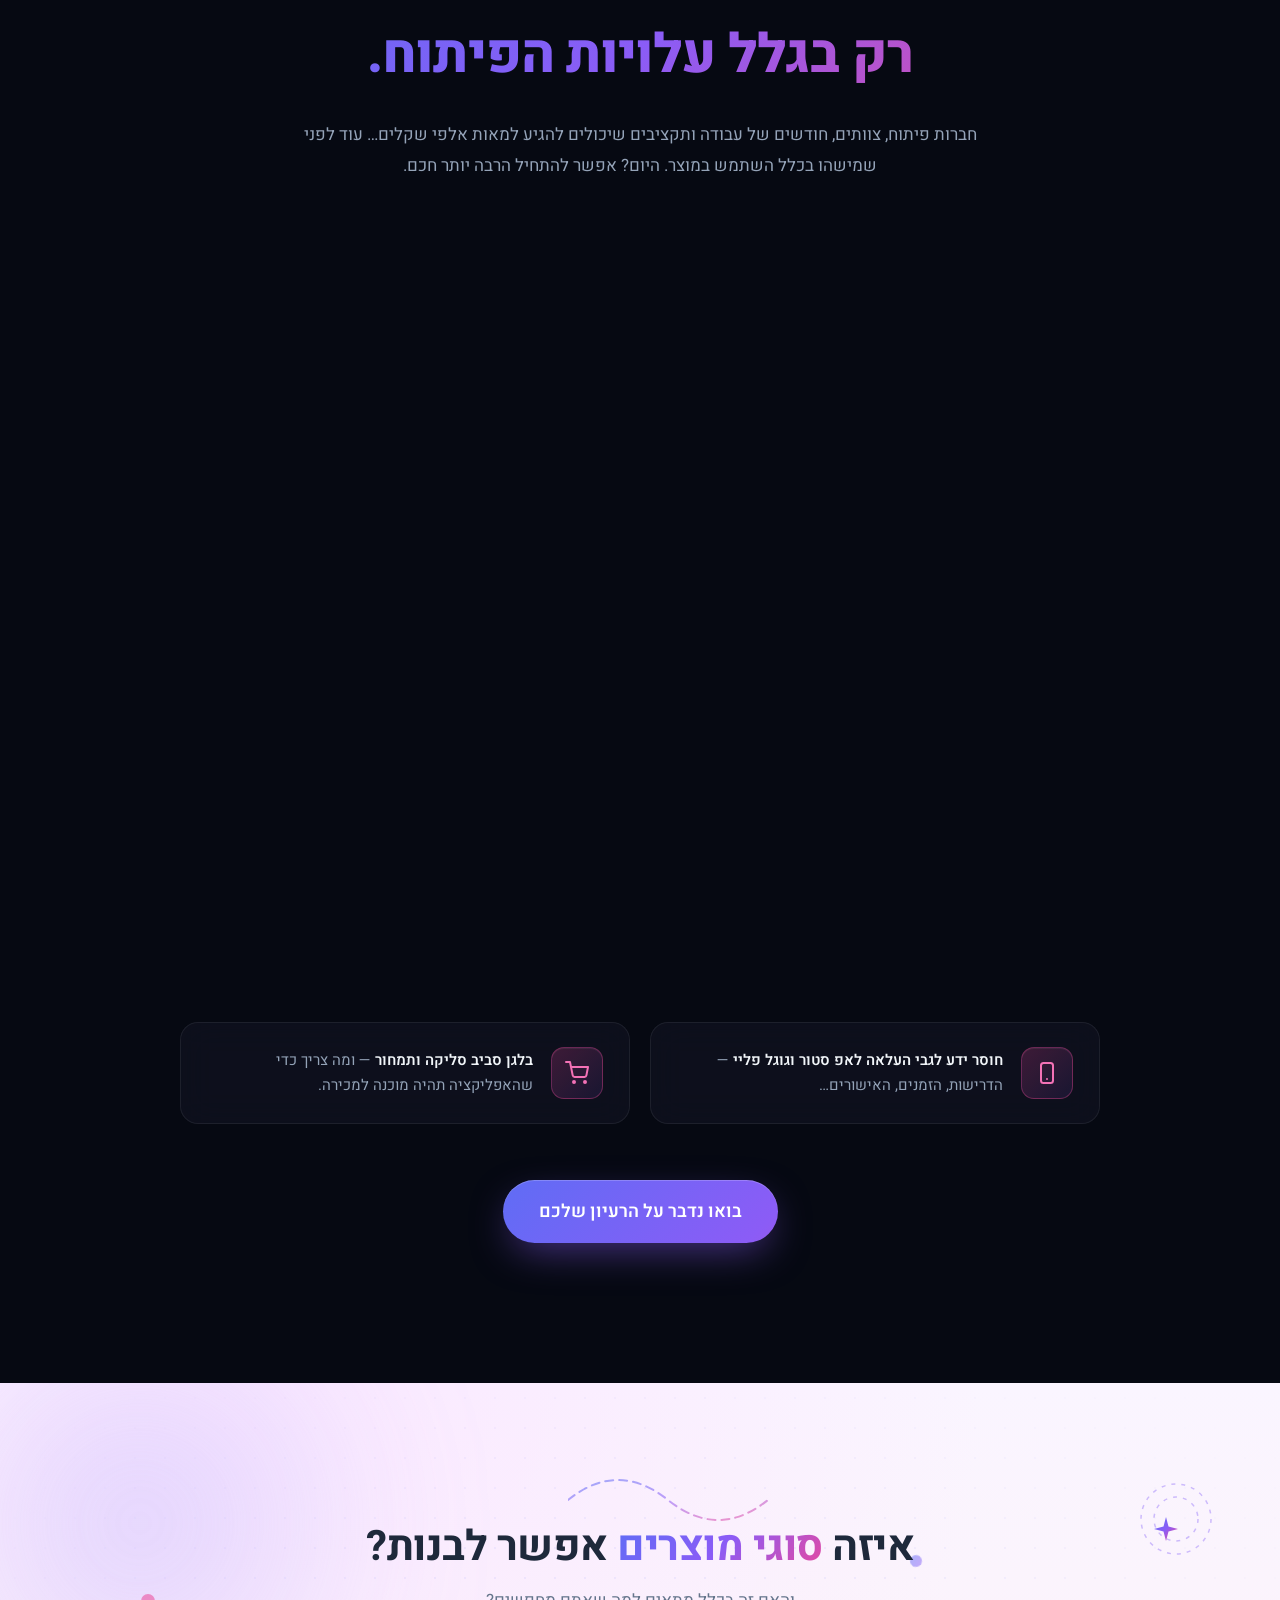
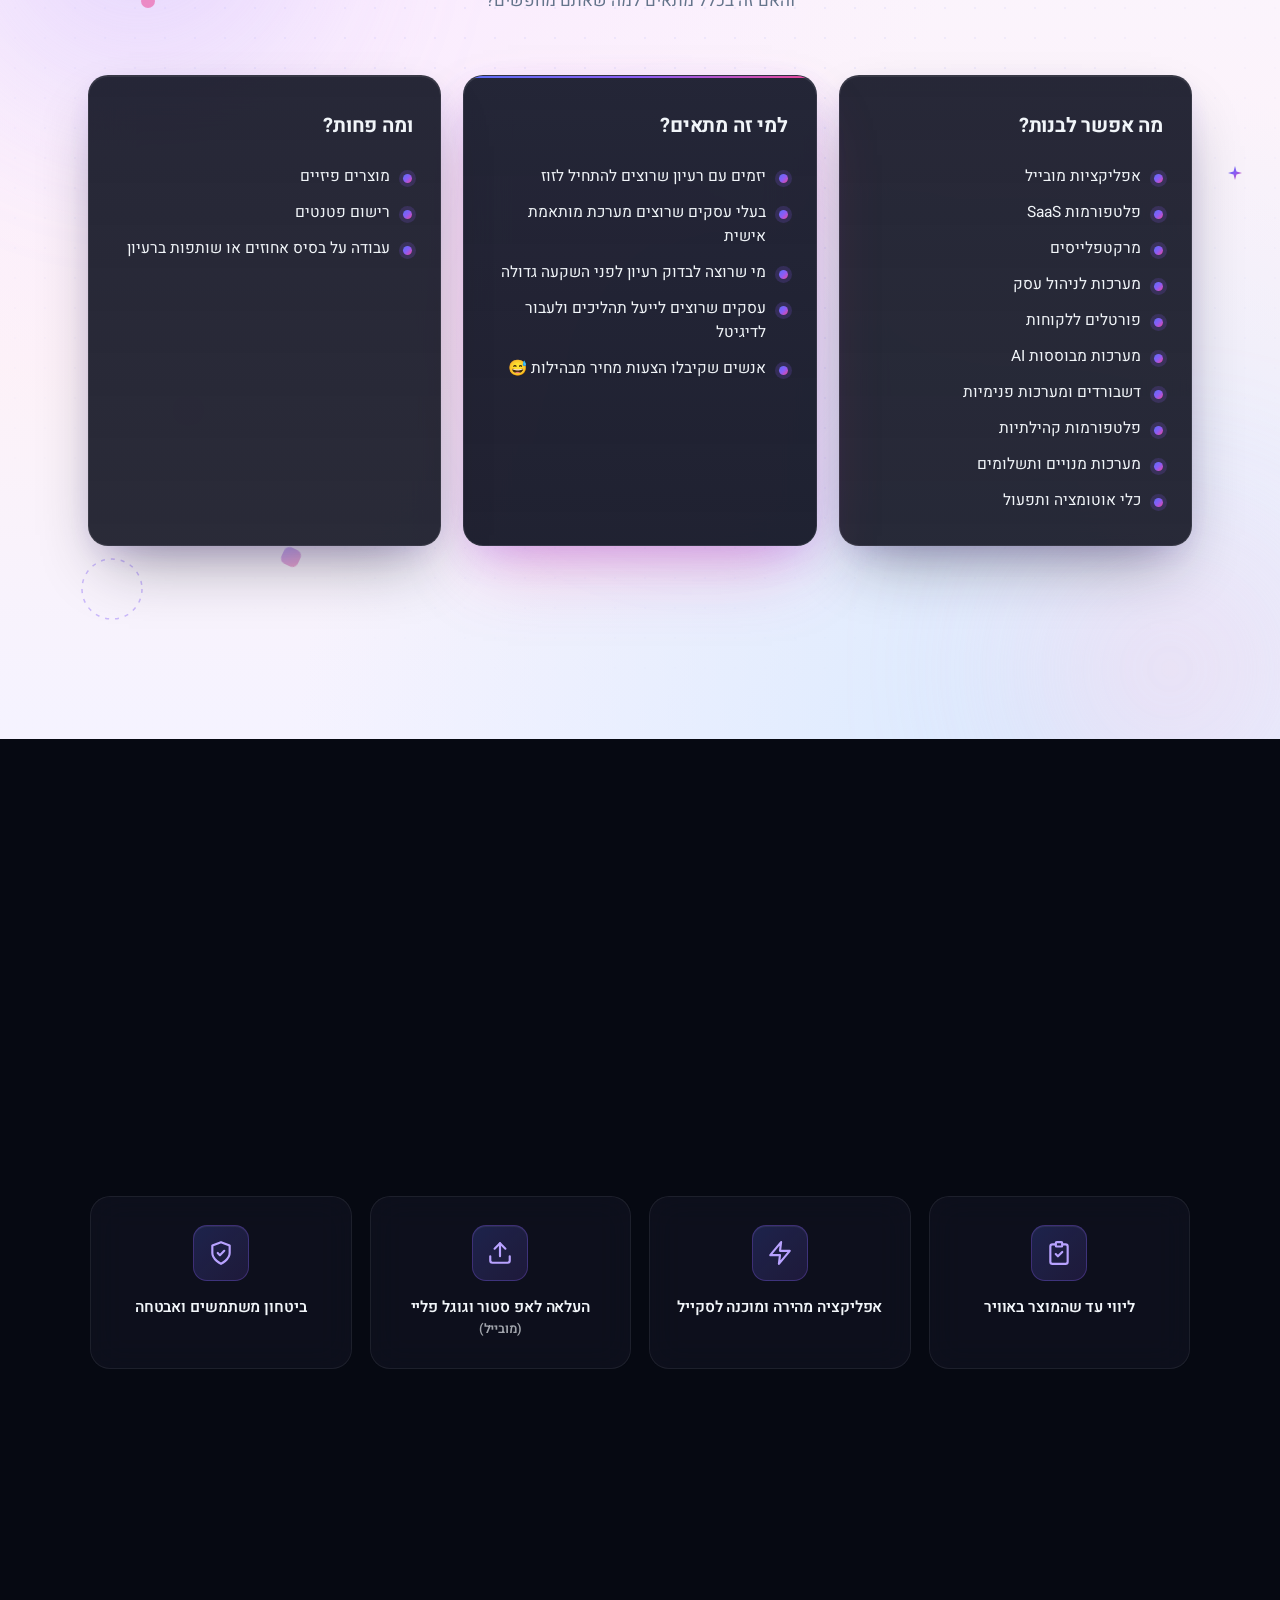
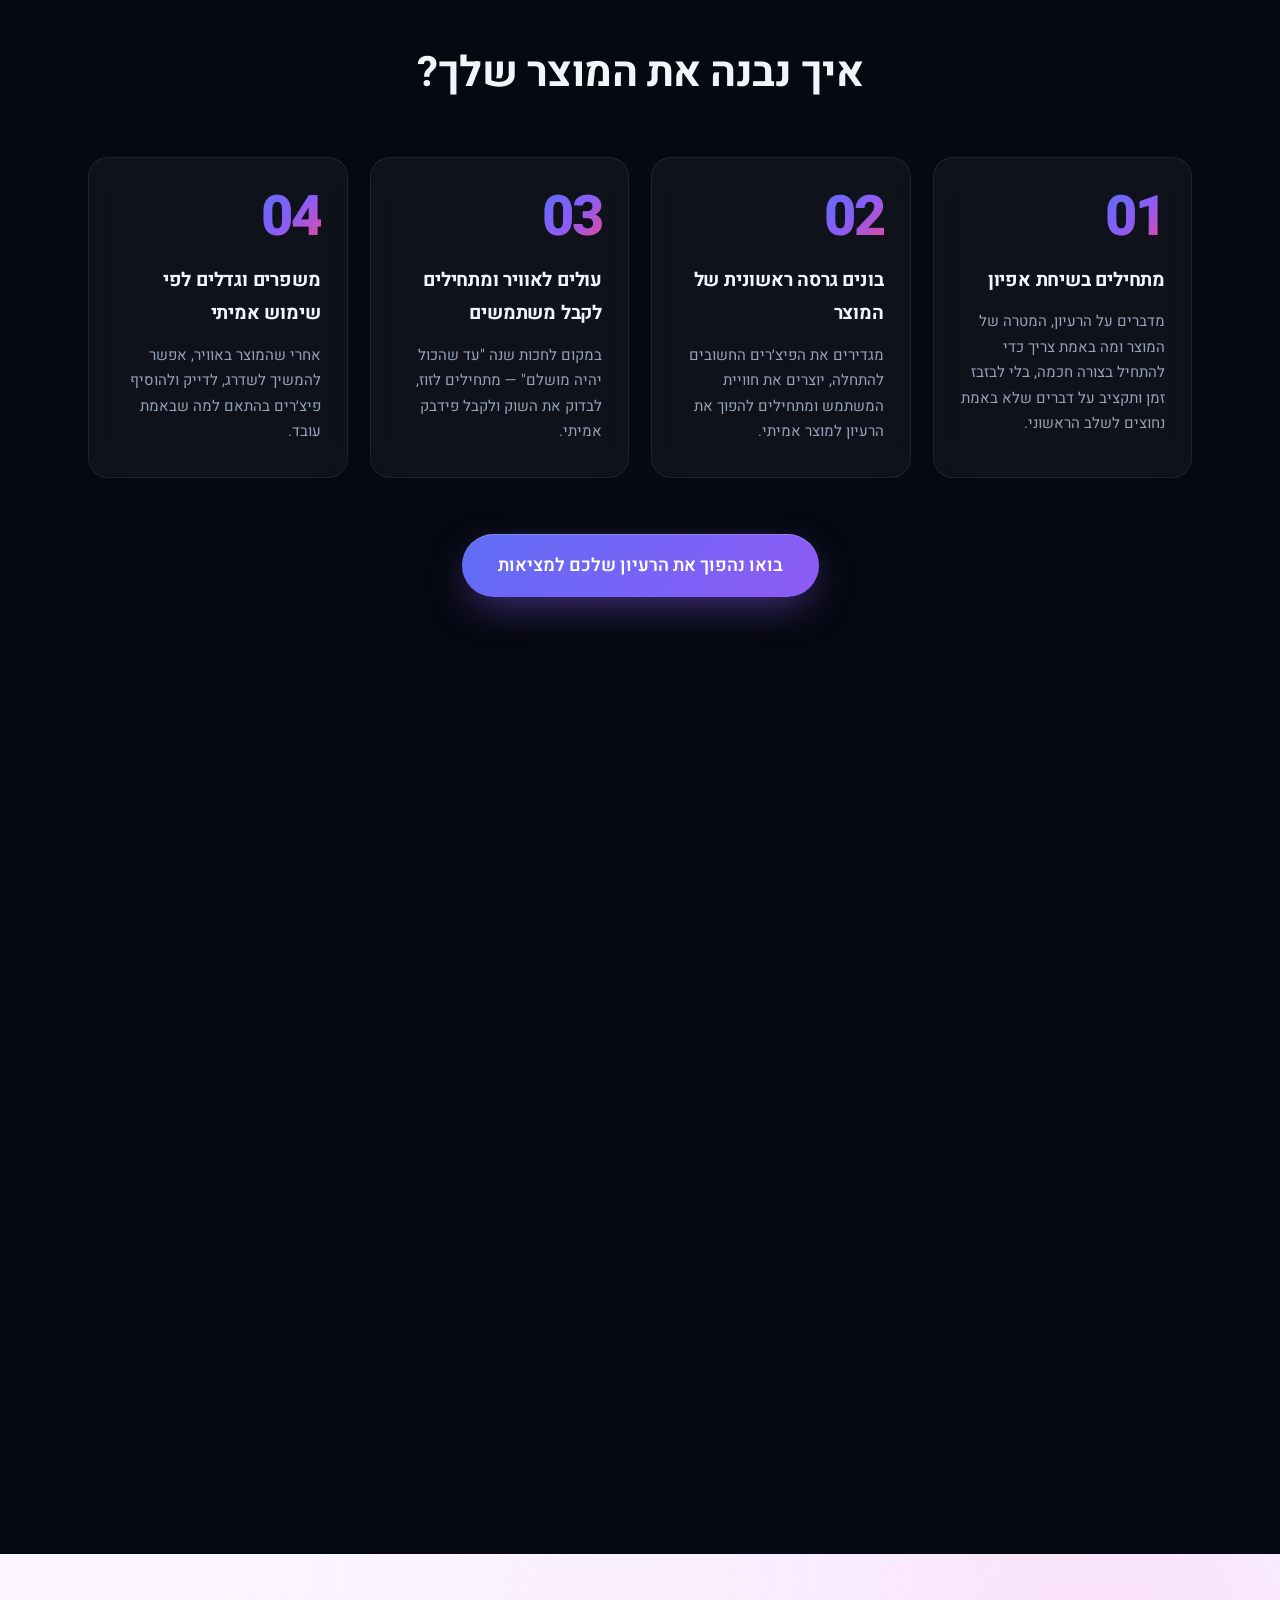
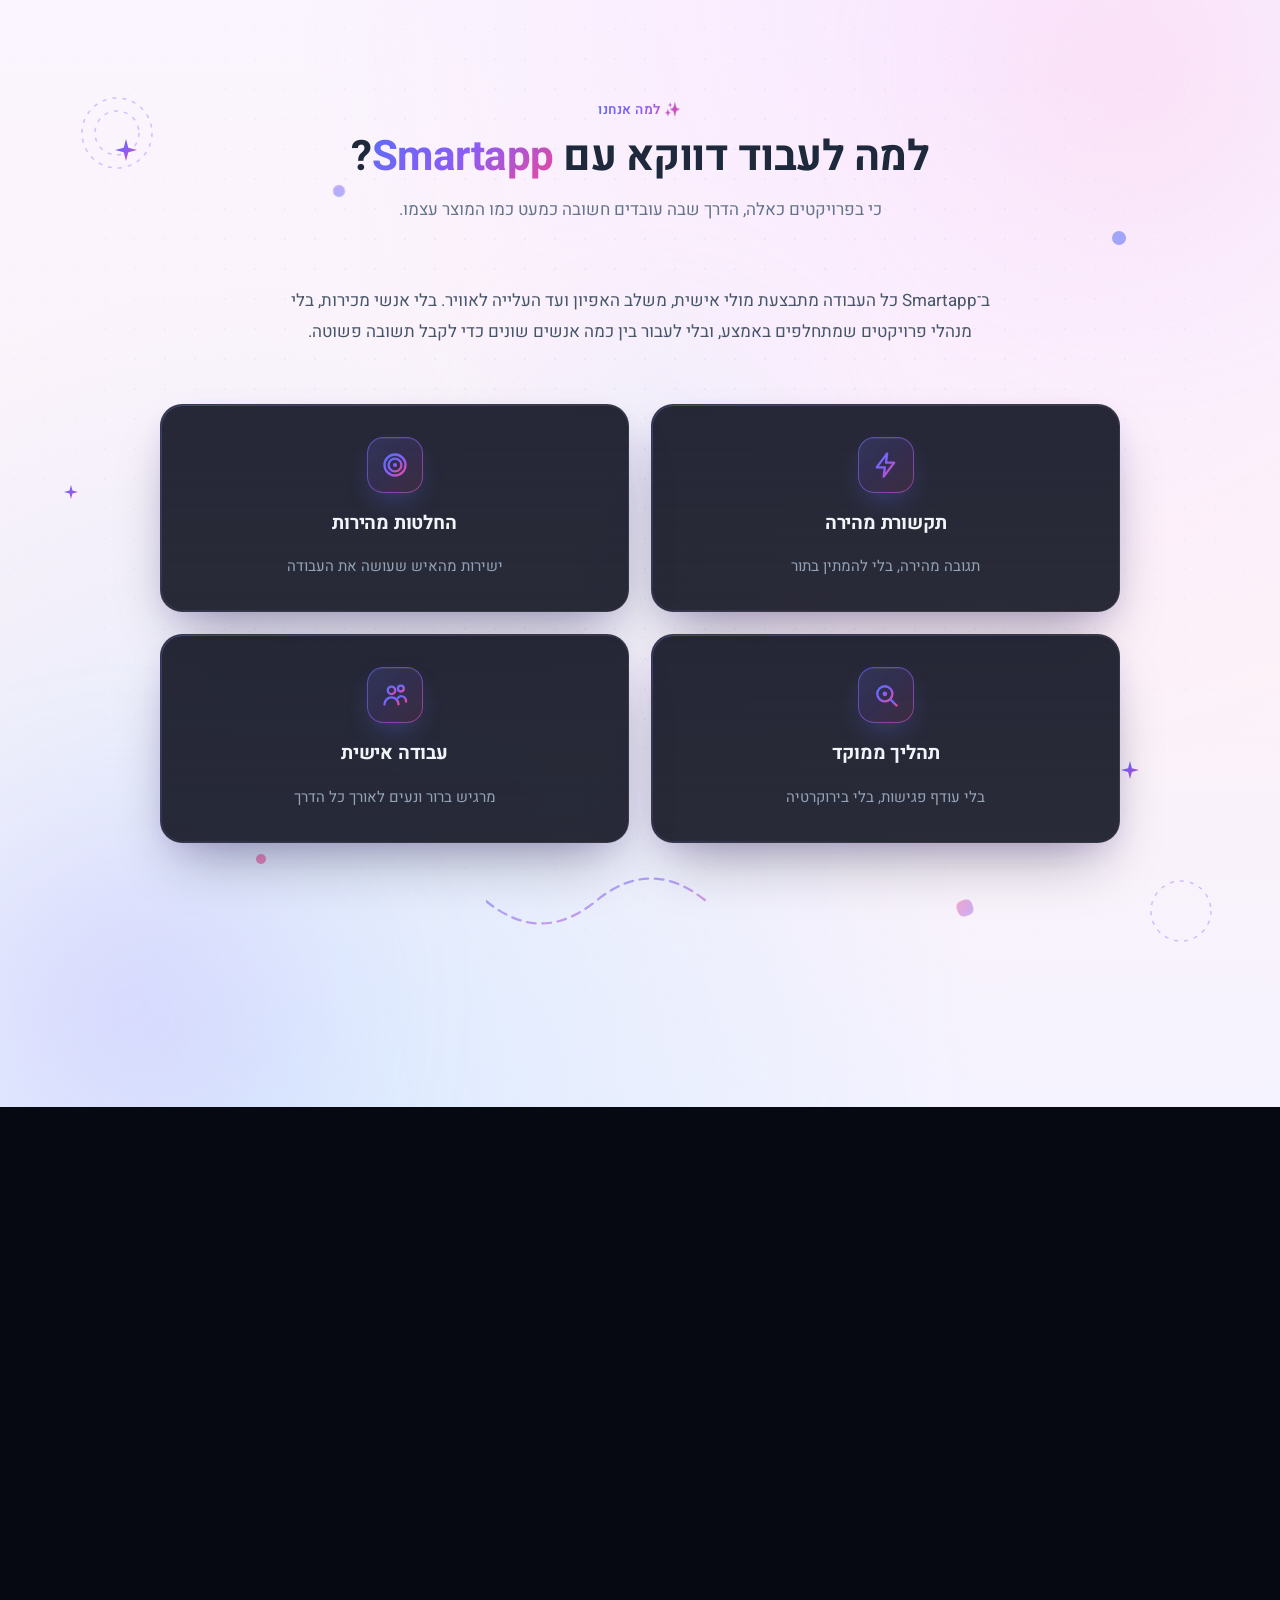
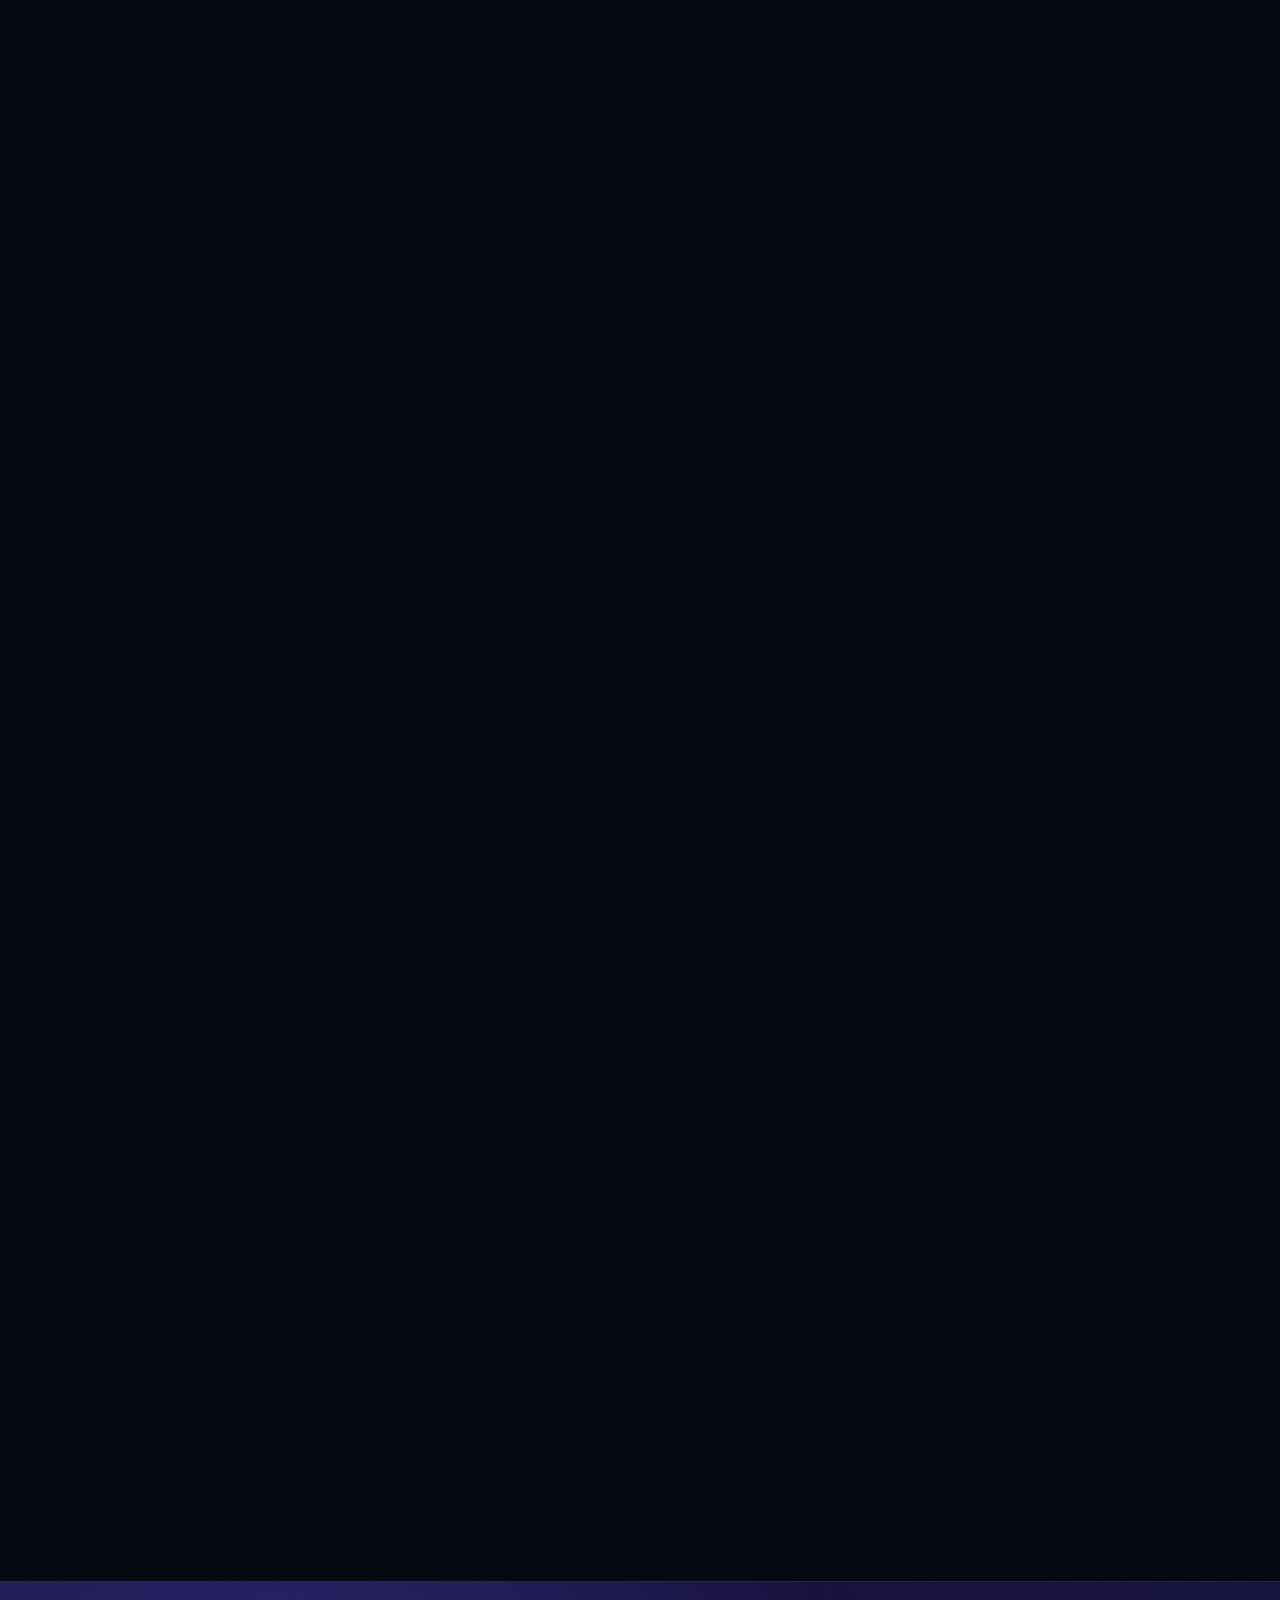
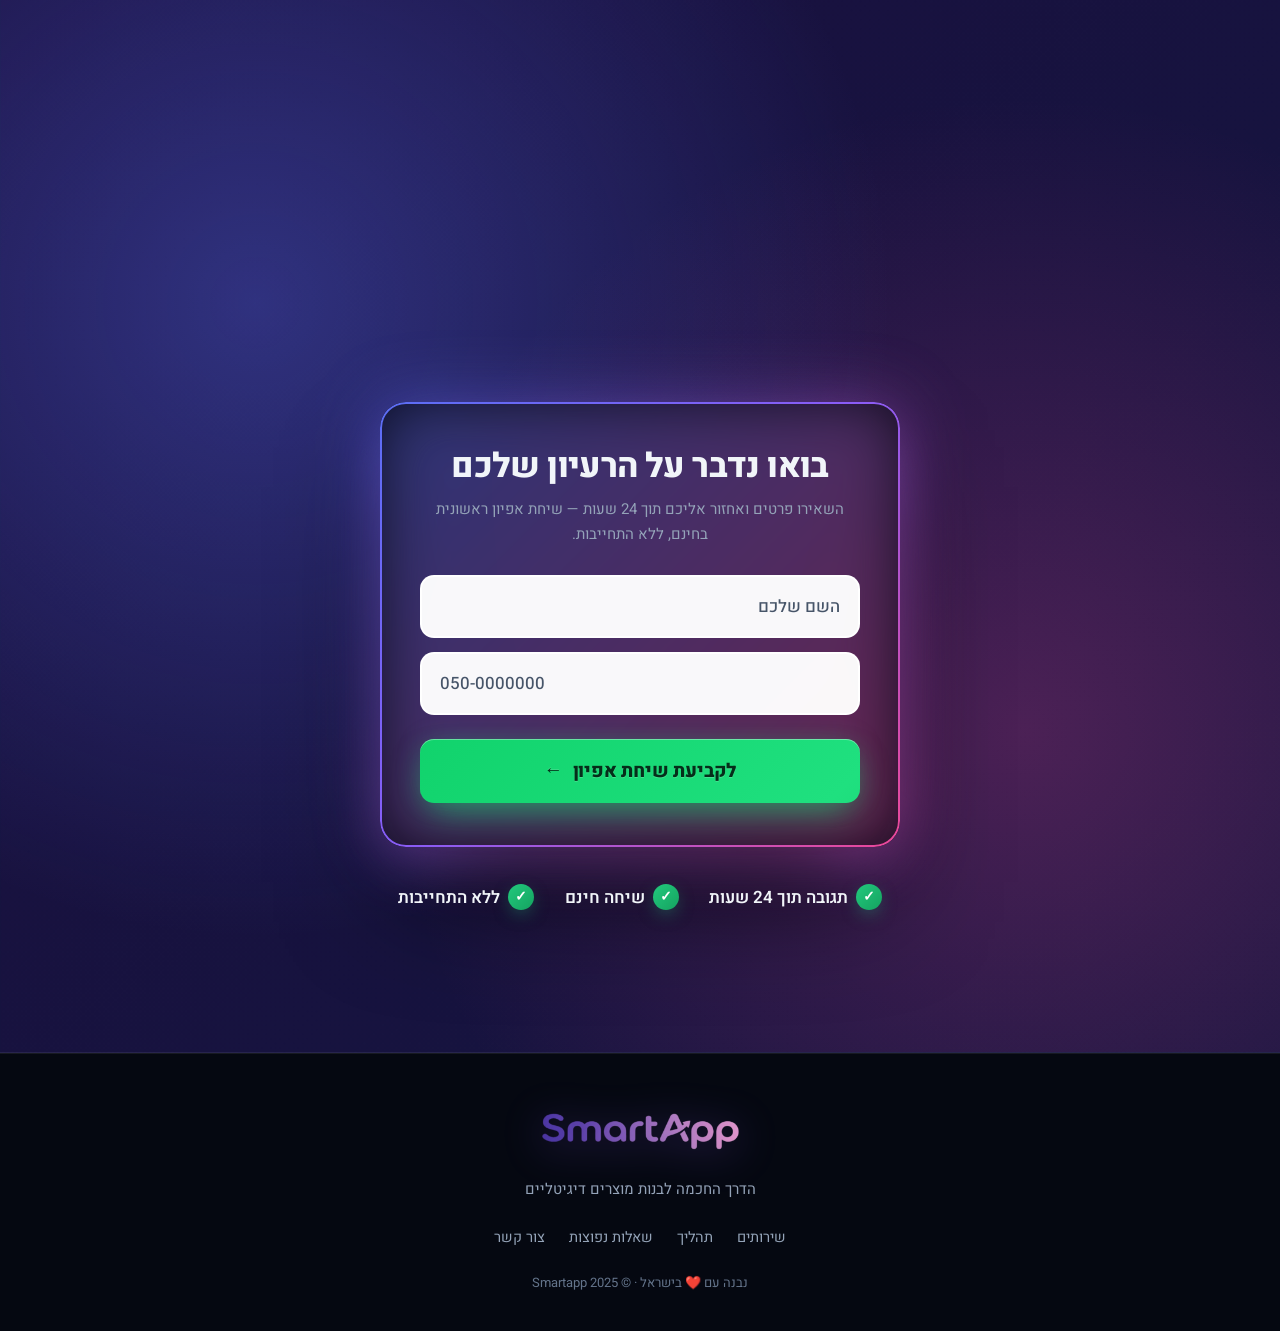
==== commit c3cf082b: "Remove mobile sticky CTA bar; taller header and larger logo Co-Authored-By: Claude Opus 5.5 (1M cont" ====
--- a/index.html
+++ b/index.html
@@ -180,7 +180,7 @@
       inset-inline: 0;
       z-index: 100;
       transition: background 0.3s ease, backdrop-filter 0.3s ease, border-color 0.3s ease, padding 0.3s ease;
-      padding: 18px 0;
+      padding: 22px 0;
       border-bottom: 1px solid transparent;
     }
     .nav.scrolled {
@@ -188,7 +188,7 @@
       backdrop-filter: blur(20px);
       -webkit-backdrop-filter: blur(20px);
       border-bottom: 1px solid var(--border);
-      padding: 12px 0;
+      padding: 16px 0;
     }
     .nav-inner {
       display: flex;
@@ -218,7 +218,7 @@
     .logo-text {
       direction: ltr;
       unicode-bidi: isolate;
-      font-size: 28px;
+      font-size: 31px;
       font-weight: 800;
       letter-spacing: -1px;
       line-height: 1;
@@ -228,7 +228,7 @@
     }
     .logo-text-accent { color: #8B5CF6; }
     .logo:hover .logo-text { transform: scale(1.04); }
-    .nav.scrolled .logo-text { font-size: 25px; }
+    .nav.scrolled .logo-text { font-size: 28px; }
     .nav-links {
       display: flex;
       align-items: center;
@@ -2452,34 +2452,6 @@
     }
     .wa-fab svg { width: 28px; height: 28px; }
 
-    .mobile-cta-bar {
-      display: none;
-      position: fixed;
-      bottom: 0;
-      inset-inline: 0;
-      padding: 12px 16px calc(12px + env(safe-area-inset-bottom));
-      background: rgba(6, 9, 18, 0.88);
-      backdrop-filter: blur(16px);
-      border-top: 1px solid var(--border);
-      z-index: 998;
-      transform: translateY(110%);
-      visibility: hidden;
-      transition: transform 0.35s ease, visibility 0s linear 0.35s;
-    }
-    .mobile-cta-bar.is-visible {
-      transform: translateY(0);
-      visibility: visible;
-      transition: transform 0.35s ease, visibility 0s;
-    }
-    .mobile-cta-bar .btn { width: 100%; padding: 14px; font-size: 16px; }
-
-    @media (max-width: 768px) {
-      .mobile-cta-bar { display: block; }
-      .wa-fab { transition: transform 0.25s ease, box-shadow 0.25s ease, bottom 0.35s ease; }
-      body.cta-bar-visible .wa-fab { bottom: 84px; }
-      body { padding-bottom: 70px; }
-    }
-
     /* ===========================================
        MOBILE-FIRST RESPONSIVE REFINEMENTS
        =========================================== */
@@ -2659,13 +2631,13 @@
       .footer-credit { font-size: 12.5px; }
 
       /* Navbar — tighter on mobile */
-      .nav { padding: 14px 0; }
-      .nav.scrolled { padding: 10px 0; }
+      .nav { padding: 18px 0; }
+      .nav.scrolled { padding: 14px 0; }
       .nav-cta { padding: 9px 18px; font-size: 14px; }
       .logo-img { height: 30px; }
       .nav.scrolled .logo-img { height: 28px; }
-      .logo-text { font-size: 24px; }
-      .nav.scrolled .logo-text { font-size: 22px; }
+      .logo-text { font-size: 27px; }
+      .nav.scrolled .logo-text { font-size: 25px; }
     }
 
     @media (max-width: 400px) {
@@ -3572,10 +3544,6 @@
     <svg viewBox="0 0 24 24" fill="currentColor" aria-hidden="true"><path d="M20.52 3.48A11.95 11.95 0 0012 0C5.37 0 0 5.37 0 12c0 2.1.55 4.16 1.6 5.97L0 24l6.18-1.62A11.96 11.96 0 0012 24c6.63 0 12-5.37 12-12 0-3.2-1.25-6.21-3.48-8.52zM12 21.82a9.8 9.8 0 01-4.99-1.36l-.36-.21-3.67.96.98-3.58-.23-.37A9.78 9.78 0 012.18 12C2.18 6.59 6.59 2.18 12 2.18S21.82 6.59 21.82 12 17.41 21.82 12 21.82zm5.39-7.34c-.29-.15-1.73-.85-2-.95-.27-.1-.46-.15-.65.15-.19.29-.74.95-.91 1.14-.17.19-.34.21-.63.07-.29-.14-1.22-.45-2.32-1.44-.86-.77-1.43-1.71-1.6-2-.17-.29-.02-.45.13-.6.13-.13.29-.34.43-.51.14-.17.19-.29.29-.48.1-.19.05-.36-.02-.51-.07-.14-.65-1.56-.89-2.13-.23-.55-.47-.48-.65-.49h-.55c-.19 0-.5.07-.76.36-.26.29-1 .98-1 2.4 0 1.42 1.03 2.79 1.18 2.98.14.19 2.04 3.11 4.94 4.36.69.3 1.23.48 1.65.61.69.22 1.32.19 1.81.12.55-.08 1.73-.71 1.97-1.4.24-.69.24-1.27.17-1.4-.07-.13-.26-.21-.55-.36z"/></svg>
   </a>
 
-  <div class="mobile-cta-bar">
-    <a href="#contact" class="btn btn-primary">בואו נדבר</a>
-  </div>
-
   <!-- ============== SCRIPT ============== -->
   <script>
     // ===== Navbar scrolled state =====
@@ -3586,20 +3554,6 @@
     };
     window.addEventListener('scroll', onScroll, { passive: true });
     onScroll();
-
-    // ===== Mobile CTA bar: only once the hero (which has its own CTA) is scrolled past =====
-    const ctaBar = document.querySelector('.mobile-cta-bar');
-    const hero = document.querySelector('.hero');
-    if (ctaBar && hero && 'IntersectionObserver' in window) {
-      new IntersectionObserver(([entry]) => {
-        const past = !entry.isIntersecting && entry.boundingClientRect.top < 0;
-        ctaBar.classList.toggle('is-visible', past);
-        document.body.classList.toggle('cta-bar-visible', past);
-      }).observe(hero);
-    } else if (ctaBar) {
-      ctaBar.classList.add('is-visible');
-      document.body.classList.add('cta-bar-visible');
-    }
 
     // ===== Initial hero reveal (immediate on load) =====
     window.addEventListener('load', () => {
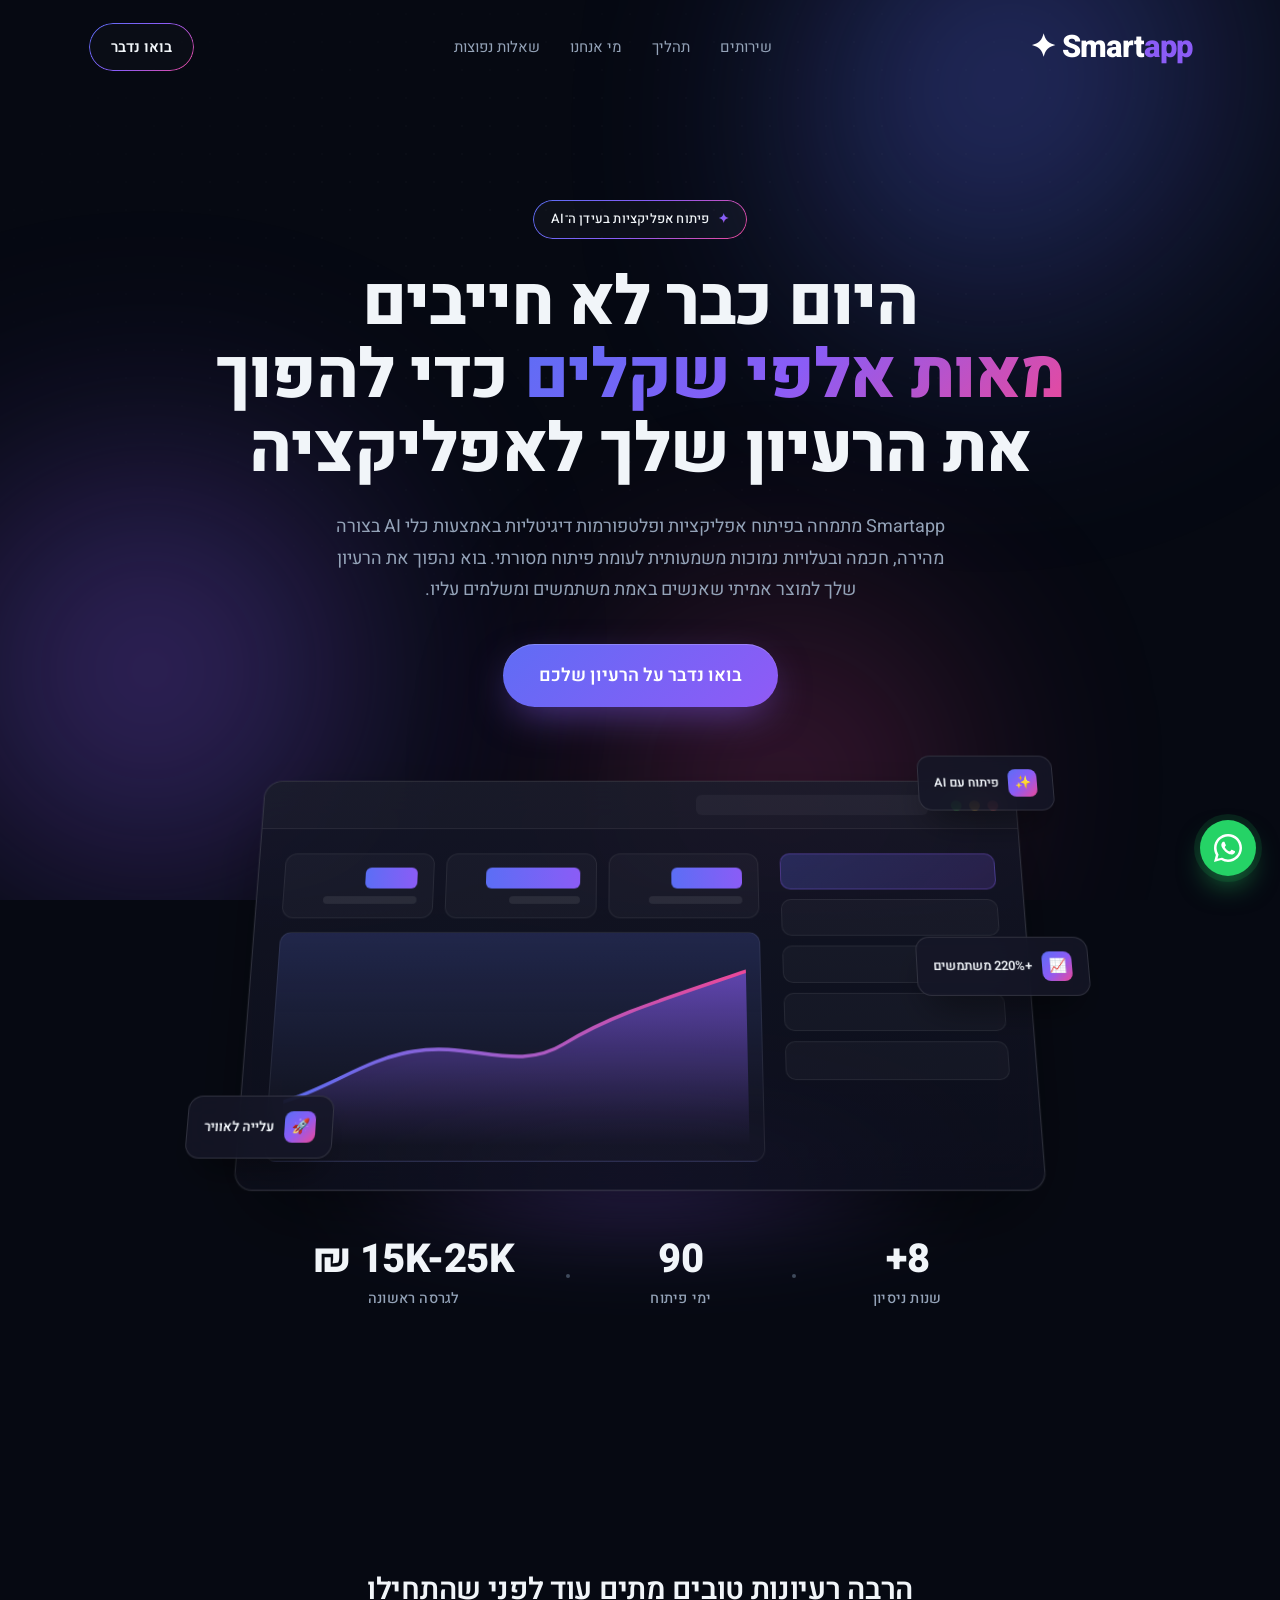
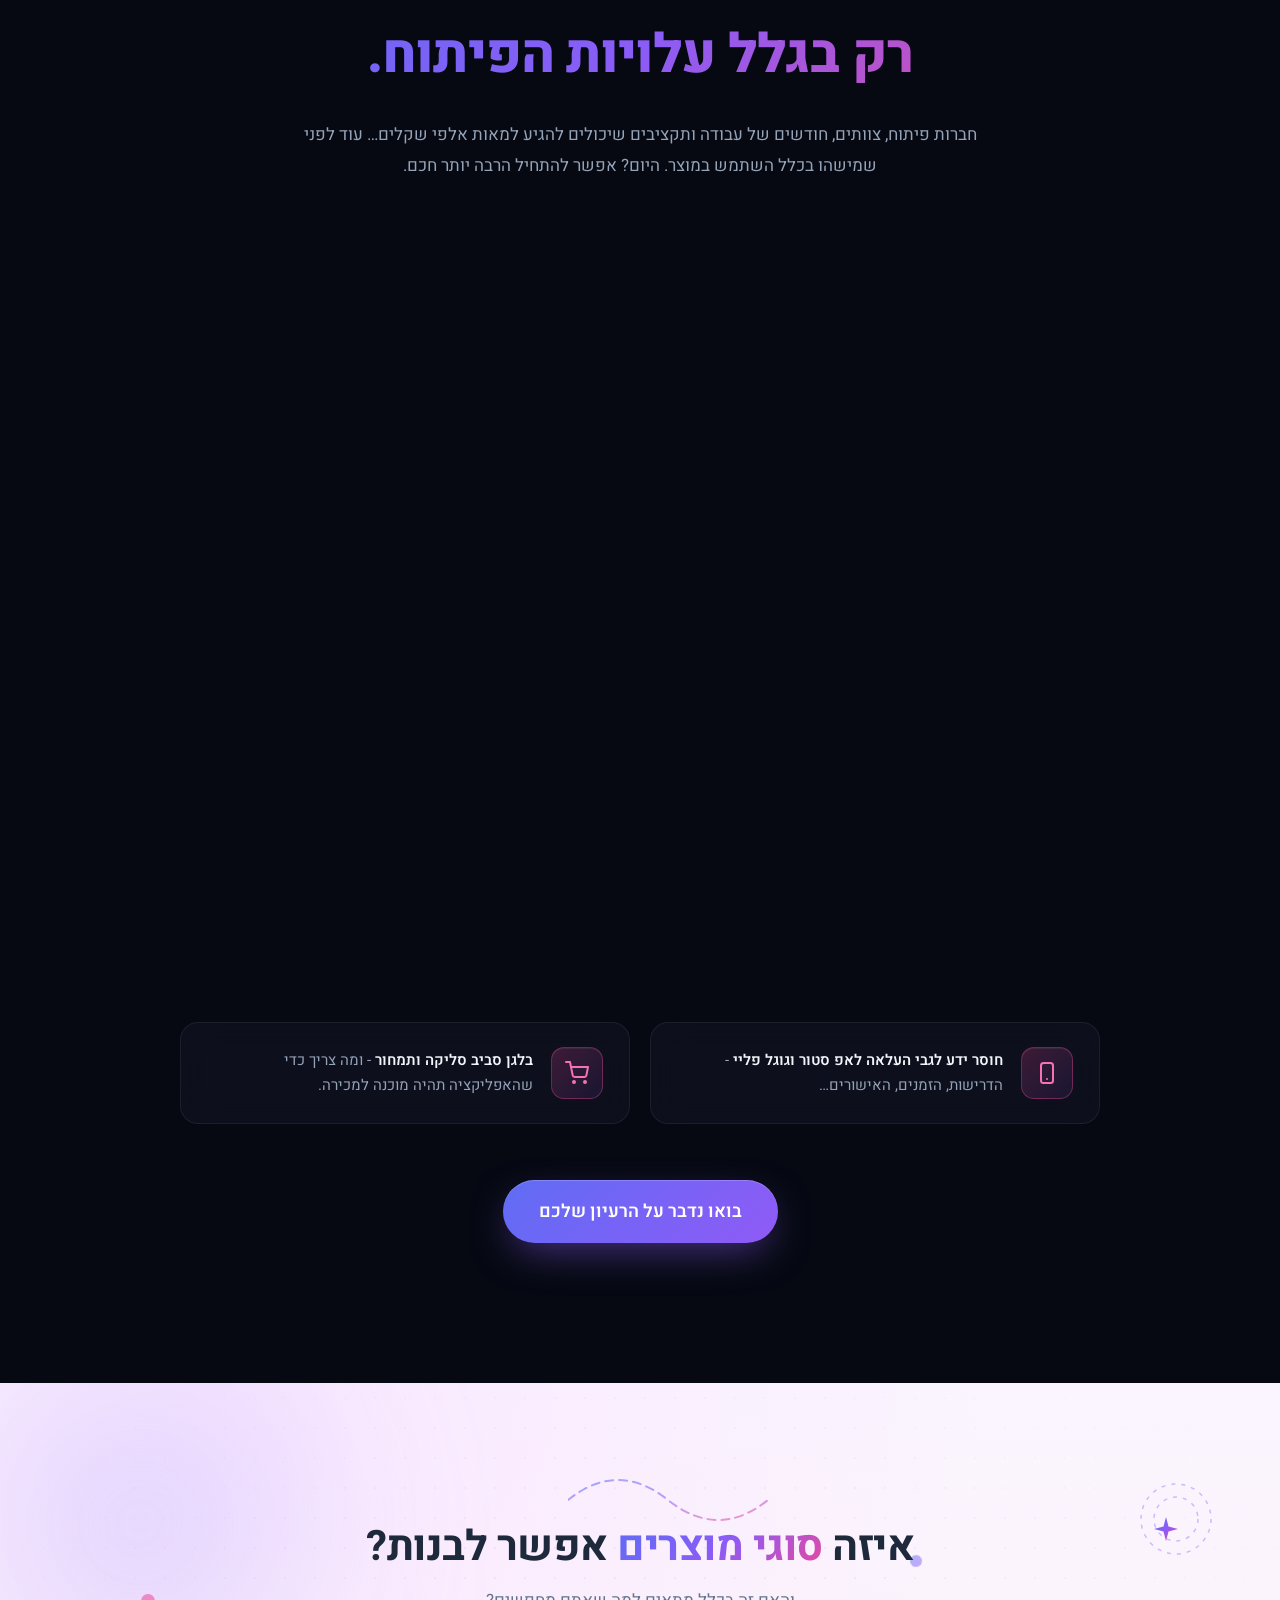
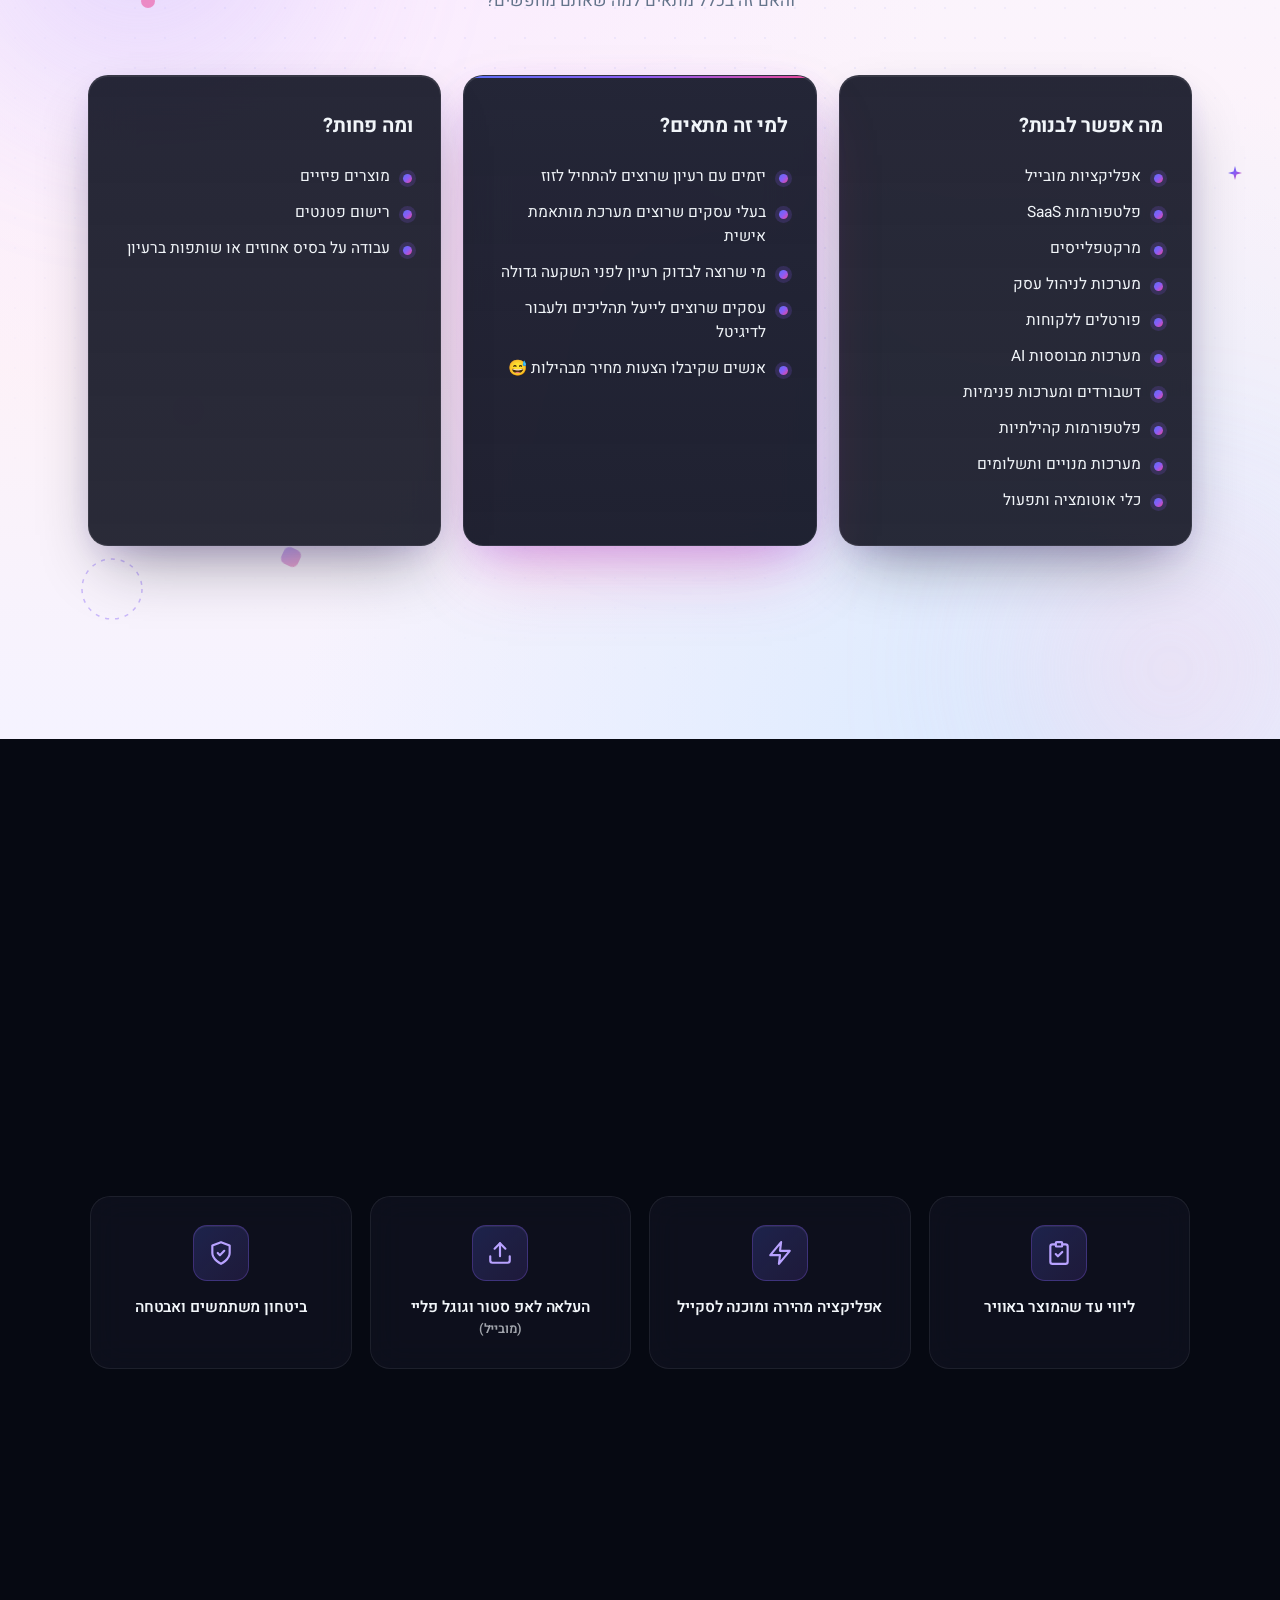
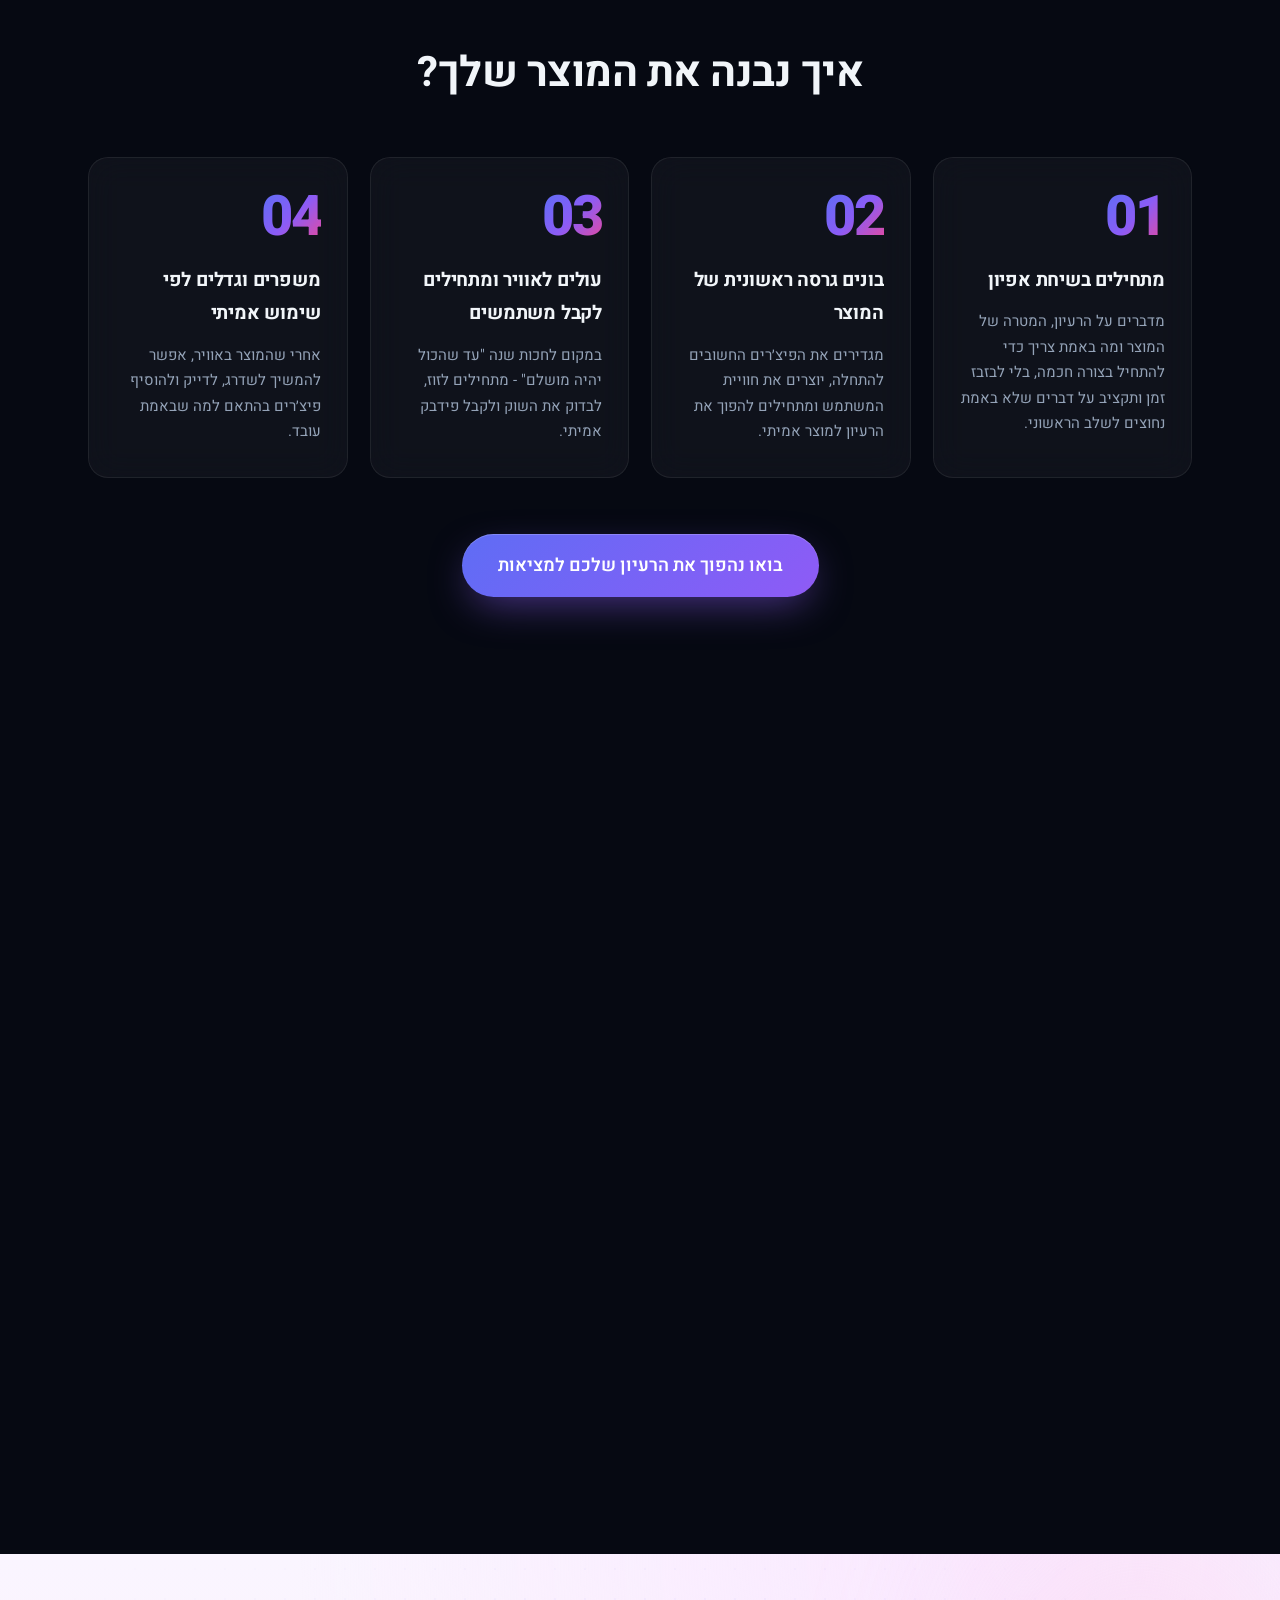
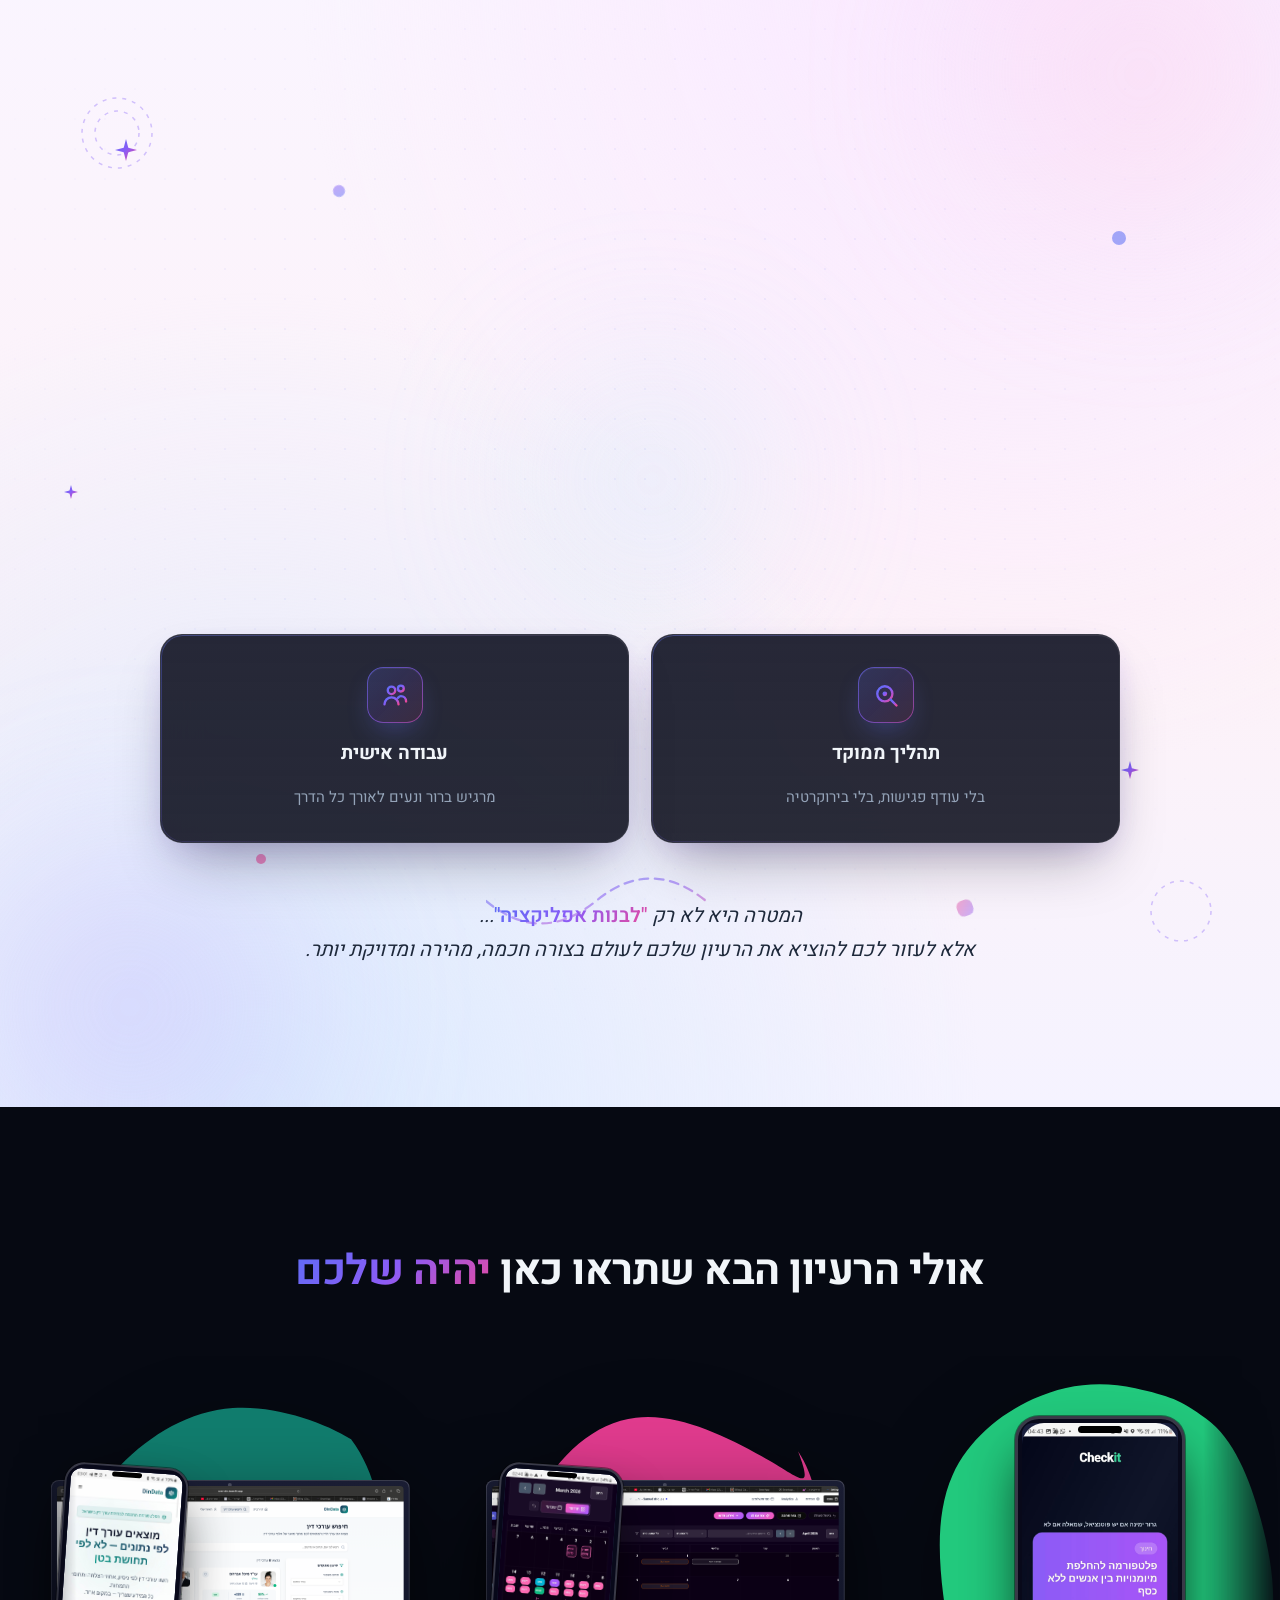
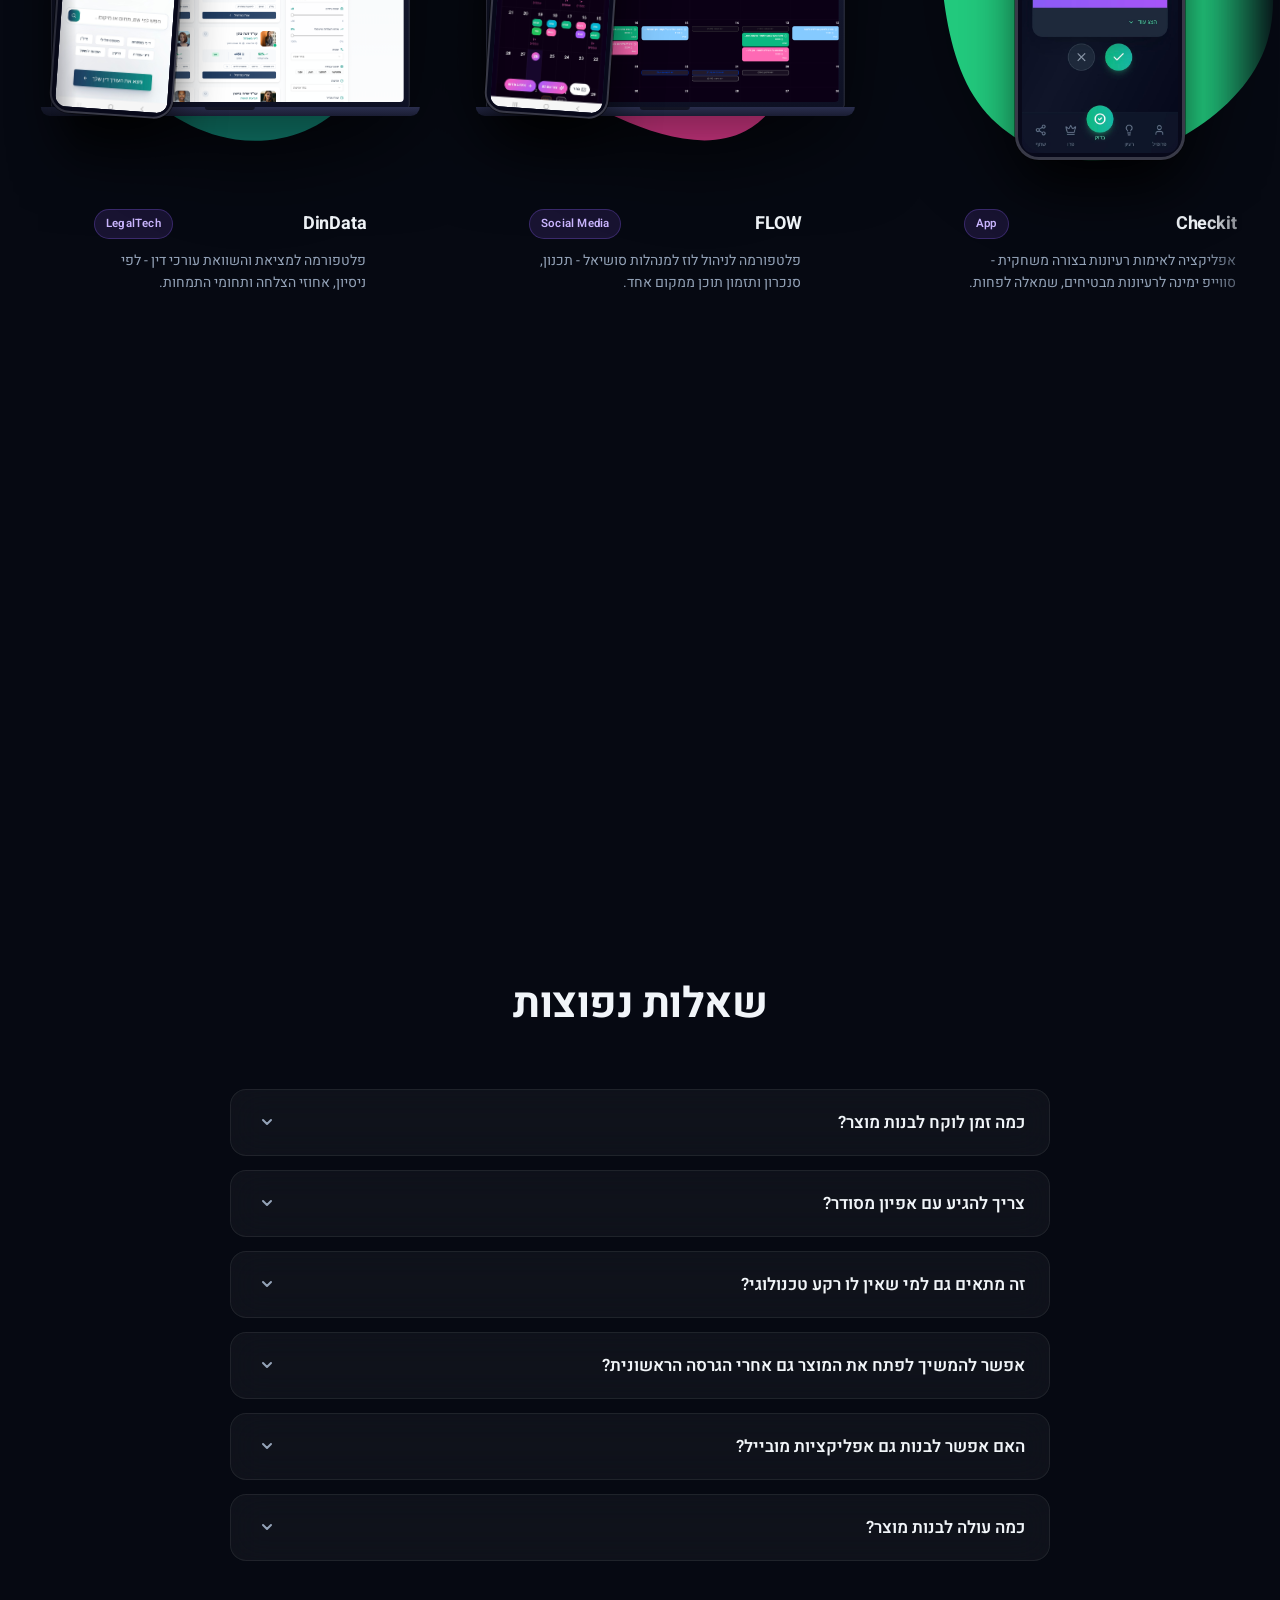
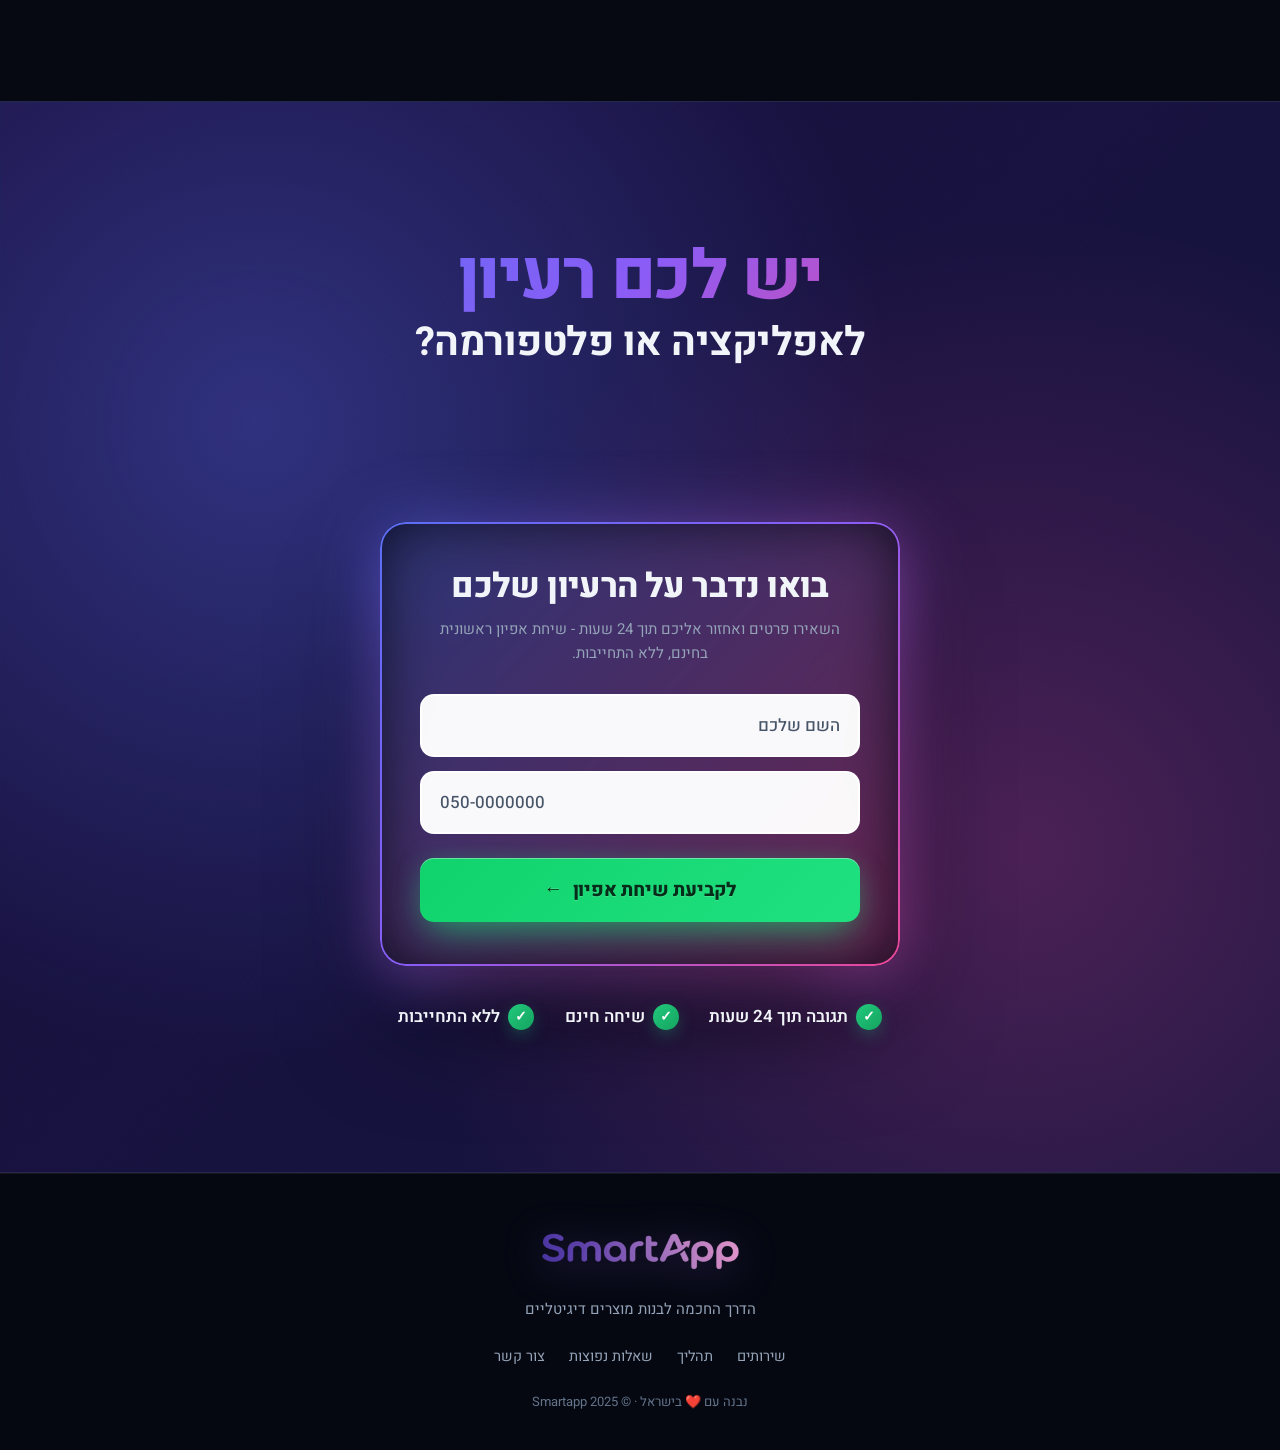
==== commit 71e144cc: "Portfolio CTA; replace all em/en dashes with hyphens Co-Authored-By: Claude Opus 5.5 (1M context) <n" ====
--- a/index.html
+++ b/index.html
@@ -3,15 +3,15 @@
 <head>
   <meta charset="UTF-8" />
   <meta name="viewport" content="width=device-width, initial-scale=1.0" />
-  <meta name="description" content="Smartapp — הדרך החכמה לבנות מוצרים דיגיטליים. פיתוח אפליקציות ופלטפורמות בעידן ה־AI במהירות, חכמה ובעלויות נמוכות משמעותית." />
+  <meta name="description" content="Smartapp - הדרך החכמה לבנות מוצרים דיגיטליים. פיתוח אפליקציות ופלטפורמות בעידן ה־AI במהירות, חכמה ובעלויות נמוכות משמעותית." />
   <meta name="theme-color" content="#060912" />
 
   <meta property="og:type" content="website" />
-  <meta property="og:title" content="Smartapp — פיתוח אפליקציות בעידן ה־AI" />
-  <meta property="og:description" content="הופכים רעיונות למוצרים דיגיטליים אמיתיים — מהר, חכם ובעלויות נמוכות משמעותית מפיתוח מסורתי." />
+  <meta property="og:title" content="Smartapp - פיתוח אפליקציות בעידן ה־AI" />
+  <meta property="og:description" content="הופכים רעיונות למוצרים דיגיטליים אמיתיים - מהר, חכם ובעלויות נמוכות משמעותית מפיתוח מסורתי." />
   <meta property="og:locale" content="he_IL" />
 
-  <title>Smartapp — פיתוח אפליקציות בעידן ה־AI</title>
+  <title>Smartapp - פיתוח אפליקציות בעידן ה־AI</title>
 
   <link rel="preconnect" href="https://fonts.googleapis.com" />
   <link rel="preconnect" href="https://fonts.gstatic.com" crossorigin />
@@ -402,7 +402,7 @@
       margin-bottom: 64px;
     }
 
-    /* Hero visual — app mockup */
+    /* Hero visual - app mockup */
     .hero-visual-wrap {
       position: relative;
       max-width: 780px;
@@ -946,7 +946,7 @@
     }
 
     /* ===========================================
-       SERVICES — LIGHT THEME (stands out)
+       SERVICES - LIGHT THEME (stands out)
        =========================================== */
     #services {
       background:
@@ -1082,7 +1082,7 @@
       box-shadow: 0 0 0 4px rgba(139, 92, 246, 0.18);
     }
 
-    /* Accent-top card (middle) — emphasize with stronger glow */
+    /* Accent-top card (middle) - emphasize with stronger glow */
     #services .card.accent-top {
       background: linear-gradient(180deg, rgba(24, 26, 44, 0.95), rgba(14, 16, 32, 0.92));
       box-shadow:
@@ -1091,7 +1091,7 @@
         inset 0 1px 0 rgba(255, 255, 255, 0.1);
     }
 
-    /* Muted card — matched to default cards in this section */
+    /* Muted card - matched to default cards in this section */
     #services .card.muted {
       background: linear-gradient(180deg, rgba(20, 22, 38, 0.92), rgba(12, 14, 28, 0.88));
     }
@@ -1277,7 +1277,7 @@
     }
 
     /* ===========================================
-       WHY SMARTAPP — LIGHT THEME (matches services)
+       WHY SMARTAPP - LIGHT THEME (matches services)
        =========================================== */
     #why {
       background:
@@ -1415,7 +1415,7 @@
       to { stroke-dashoffset: -200; }
     }
 
-    /* Section content — inverted to dark text */
+    /* Section content - inverted to dark text */
     #why .section-head { position: relative; z-index: 1; }
     #why .section-head h2 { color: #1E293B; }
     #why .section-head .sub { color: #64748B; }
@@ -1441,7 +1441,7 @@
     }
     #why .benefit h4 { color: var(--text-primary); }
     #why .benefit p { color: var(--text-muted); }
-    /* Benefit's existing ::before gradient sheen — strengthen on light bg */
+    /* Benefit's existing ::before gradient sheen - strengthen on light bg */
     #why .benefit::before {
       opacity: 0.9;
     }
@@ -1731,13 +1731,13 @@
       transform: scale(1.04);
     }
 
-    /* Project blob colors — match the dominant tone of each project */
-    .pc-1 .pc-blob path { fill: #E13B8E; }     /* FLOW — hot pink/magenta */
-    .pc-2 .pc-blob path { fill: #22C97D; }     /* Checkit — mint green */
-    .pc-3 .pc-blob path { fill: #117D6E; }     /* DinData — deep teal */
-    .pc-4 .pc-blob path { fill: #3A6FE0; }     /* CoFounder — electric blue */
-
-    /* Mobile-only project layout — phone centered as hero */
+    /* Project blob colors - match the dominant tone of each project */
+    .pc-1 .pc-blob path { fill: #E13B8E; }     /* FLOW - hot pink/magenta */
+    .pc-2 .pc-blob path { fill: #22C97D; }     /* Checkit - mint green */
+    .pc-3 .pc-blob path { fill: #117D6E; }     /* DinData - deep teal */
+    .pc-4 .pc-blob path { fill: #3A6FE0; }     /* CoFounder - electric blue */
+
+    /* Mobile-only project layout - phone centered as hero */
     .pc-preview.mobile-only .mk-mobile {
       position: absolute;
       bottom: 26px;
@@ -2465,7 +2465,7 @@
         padding-block: clamp(56px, 13vw, 90px);
       }
 
-      /* Hero — less empty space above, tighter title */
+      /* Hero - less empty space above, tighter title */
       .hero {
         padding-top: clamp(112px, 24vw, 150px);
         padding-bottom: clamp(56px, 12vw, 80px);
@@ -2482,13 +2482,13 @@
       .hero-cta-row { margin-bottom: 44px; }
       .eyebrow { font-size: 12px; padding: 6px 14px; margin-bottom: 22px; }
 
-      /* Hero stats — stack with smaller numbers */
+      /* Hero stats - stack with smaller numbers */
       .hero-stats { gap: 14px 22px; margin-top: 40px; }
       .hero-stat { min-width: 0; gap: 4px; }
       .hero-stat .num { font-size: 26px; }
       .hero-stat .label { font-size: 13px; }
 
-      /* CTA buttons — fuller width for thumb tap on mobile */
+      /* CTA buttons - fuller width for thumb tap on mobile */
       .hero-cta-row .btn-primary {
         width: 100%;
         max-width: 360px;
@@ -2496,7 +2496,7 @@
         font-size: 16px;
       }
 
-      /* Hero visual — smaller floating cards */
+      /* Hero visual - smaller floating cards */
       .float-card { font-size: 11.5px; padding: 9px 12px; gap: 8px; }
       .float-card .fc-icon { width: 24px; height: 24px; font-size: 12px; }
 
@@ -2603,7 +2603,7 @@
       .form-trust > span { gap: 8px; }
       .form-trust .check { width: 22px; height: 22px; font-size: 12px; }
 
-      /* Decorative shapes — scale down on mobile so they don't dominate */
+      /* Decorative shapes - scale down on mobile so they don't dominate */
       .services-shape, .why-shape { width: 50px !important; height: 50px !important; }
       .services-shape.shape-tl { inset-inline-start: 4%; top: 8%; }
       .services-shape.shape-br { inset-inline-end: 4%; bottom: 8%; }
@@ -2615,13 +2615,13 @@
       .services-decor .p-orb-2, .why-decor .p-orb-2 { width: 300px; height: 300px; filter: blur(60px); }
       .services-decor .p-orb-3, .why-decor .p-orb-3 { width: 220px; height: 220px; filter: blur(50px); }
 
-      /* Background orbs in main bg — smaller for performance */
+      /* Background orbs in main bg - smaller for performance */
       .orb-1, .orb-2, .orb-3 { filter: blur(80px); }
 
       /* Hide curved accent line decorations on small mobile (cleaner) */
       .accent-line { display: none; }
 
-      /* Sparkles — shrink slightly */
+      /* Sparkles - shrink slightly */
       .sparkle { transform-origin: center; }
 
       /* Footer */
@@ -2630,7 +2630,7 @@
       .footer-links { gap: 18px; font-size: 13.5px; }
       .footer-credit { font-size: 12.5px; }
 
-      /* Navbar — tighter on mobile */
+      /* Navbar - tighter on mobile */
       .nav { padding: 18px 0; }
       .nav.scrolled { padding: 14px 0; }
       .nav-cta { padding: 9px 18px; font-size: 14px; }
@@ -2779,14 +2779,14 @@
         </div>
         <span class="sep" aria-hidden="true"></span>
         <div class="hero-stat">
-          <span class="num">15K–25K ₪</span>
+          <span class="num">15K-25K ₪</span>
           <span class="label">לגרסה ראשונה</span>
         </div>
       </div>
     </div>
   </header>
 
-  <!-- ============== SECTION 2 — PROBLEM ============== -->
+  <!-- ============== SECTION 2 - PROBLEM ============== -->
   <section id="problem">
     <div class="container">
       <h2 class="problem-title reveal">הרבה רעיונות טובים מתים עוד לפני שהתחילו</h2>
@@ -2801,7 +2801,7 @@
       <div class="highlight-card reveal delay-3">
         <p>
           בזכות טכנולוגיות AI ופיתוח בשיטת Vibe Coding, אפשר להתחיל עם גרסה ראשונית
-          מקצועית של המוצר — שמאפשרת להתחיל לזוז, לבדוק את השוק ולקבל משתמשים
+          מקצועית של המוצר - שמאפשרת להתחיל לזוז, לבדוק את השוק ולקבל משתמשים
           אמיתיים הרבה יותר מהר.
         </p>
         <p>
@@ -2815,7 +2815,7 @@
     </div>
   </section>
 
-  <!-- ============== NEW SECTION — CHALLENGES ============== -->
+  <!-- ============== NEW SECTION - CHALLENGES ============== -->
   <section id="challenges">
     <div class="container">
       <div class="section-head reveal">
@@ -2844,7 +2844,7 @@
               <line x1="12" y1="17" x2="12.01" y2="17"/>
             </svg>
           </div>
-          <p><strong>לא יודעים למי לפנות</strong> — פרילנסרים יקרים, סוכנויות שלא מבינות את הצורך.</p>
+          <p><strong>לא יודעים למי לפנות</strong> - פרילנסרים יקרים, סוכנויות שלא מבינות את הצורך.</p>
         </div>
 
         <div class="challenge-card reveal delay-2">
@@ -2854,7 +2854,7 @@
               <line x1="12" y1="18" x2="12.01" y2="18"/>
             </svg>
           </div>
-          <p><strong>חוסר ידע לגבי העלאה לאפ סטור וגוגל פליי</strong> — הדרישות, הזמנים, האישורים…</p>
+          <p><strong>חוסר ידע לגבי העלאה לאפ סטור וגוגל פליי</strong> - הדרישות, הזמנים, האישורים…</p>
         </div>
 
         <div class="challenge-card reveal delay-3">
@@ -2865,7 +2865,7 @@
               <path d="M1 1h4l2.7 13.4a2 2 0 0 0 2 1.6h9.7a2 2 0 0 0 2-1.6L23 6H6"/>
             </svg>
           </div>
-          <p><strong>בלגן סביב סליקה ותמחור</strong> — ומה צריך כדי שהאפליקציה תהיה מוכנה למכירה.</p>
+          <p><strong>בלגן סביב סליקה ותמחור</strong> - ומה צריך כדי שהאפליקציה תהיה מוכנה למכירה.</p>
         </div>
       </div>
 
@@ -2886,7 +2886,7 @@
     </defs>
   </svg>
 
-  <!-- ============== SECTION 3 — SERVICES ============== -->
+  <!-- ============== SECTION 3 - SERVICES ============== -->
   <section id="services">
     <div class="services-decor" aria-hidden="true">
       <div class="p-orb p-orb-1"></div>
@@ -2975,7 +2975,7 @@
     </div>
   </section>
 
-  <!-- ============== NEW SECTION — WHAT'S INCLUDED ============== -->
+  <!-- ============== NEW SECTION - WHAT'S INCLUDED ============== -->
   <section id="included">
     <div class="container">
       <div class="section-head reveal">
@@ -3073,7 +3073,7 @@
     </div>
   </section>
 
-  <!-- ============== SECTION 4 — PROCESS ============== -->
+  <!-- ============== SECTION 4 - PROCESS ============== -->
   <section id="process">
     <div class="container">
       <div class="section-head reveal">
@@ -3094,7 +3094,7 @@
         <div class="step reveal delay-2">
           <div class="step-num">03</div>
           <h3>עולים לאוויר ומתחילים לקבל משתמשים</h3>
-          <p>במקום לחכות שנה "עד שהכול יהיה מושלם" — מתחילים לזוז, לבדוק את השוק ולקבל פידבק אמיתי.</p>
+          <p>במקום לחכות שנה "עד שהכול יהיה מושלם" - מתחילים לזוז, לבדוק את השוק ולקבל פידבק אמיתי.</p>
         </div>
         <div class="step reveal delay-3">
           <div class="step-num">04</div>
@@ -3109,7 +3109,7 @@
     </div>
   </section>
 
-  <!-- ============== SECTION 5 — ABOUT ============== -->
+  <!-- ============== SECTION 5 - ABOUT ============== -->
   <section id="about">
     <div class="container">
       <div class="section-head reveal">
@@ -3138,7 +3138,7 @@
     </div>
   </section>
 
-  <!-- ============== SECTION 6 — WHY ============== -->
+  <!-- ============== SECTION 6 - WHY ============== -->
   <section id="why">
     <div class="why-decor" aria-hidden="true">
       <div class="p-orb p-orb-1"></div>
@@ -3257,7 +3257,7 @@
     </div>
   </section>
 
-  <!-- ============== SECTION 7 — PORTFOLIO ============== -->
+  <!-- ============== SECTION 7 - PORTFOLIO ============== -->
   <section id="portfolio">
     <div class="container">
       <div class="section-head reveal">
@@ -3285,7 +3285,7 @@
               <span class="pc-name">Checkit</span>
               <span class="pc-tag">App</span>
             </div>
-            <p class="pc-desc">אפליקציה לאימות רעיונות בצורה משחקית — סווייפ ימינה לרעיונות מבטיחים, שמאלה לפחות.</p>
+            <p class="pc-desc">אפליקציה לאימות רעיונות בצורה משחקית - סווייפ ימינה לרעיונות מבטיחים, שמאלה לפחות.</p>
           </div>
         </div>
 
@@ -3316,7 +3316,7 @@
               <span class="pc-name">FLOW</span>
               <span class="pc-tag">Social Media</span>
             </div>
-            <p class="pc-desc">פלטפורמה לניהול לוז למנהלות סושיאל — תכנון, סנכרון ותזמון תוכן ממקום אחד.</p>
+            <p class="pc-desc">פלטפורמה לניהול לוז למנהלות סושיאל - תכנון, סנכרון ותזמון תוכן ממקום אחד.</p>
           </div>
         </div>
 
@@ -3347,7 +3347,7 @@
               <span class="pc-name">DinData</span>
               <span class="pc-tag">LegalTech</span>
             </div>
-            <p class="pc-desc">פלטפורמה למציאת והשוואת עורכי דין — לפי ניסיון, אחוזי הצלחה ותחומי התמחות.</p>
+            <p class="pc-desc">פלטפורמה למציאת והשוואת עורכי דין - לפי ניסיון, אחוזי הצלחה ותחומי התמחות.</p>
           </div>
         </div>
 
@@ -3387,14 +3387,18 @@
 
         <p class="answer">
           היום, בזכות הדרך החדשה לבנות מוצרים דיגיטליים,
-          <span class="hl">הרבה יותר קל להפוך רעיונות כאלה למשהו אמיתי</span> —
+          <span class="hl">הרבה יותר קל להפוך רעיונות כאלה למשהו אמיתי</span> -
           שאפשר לראות, לגעת בו ולהתחיל לבדוק עם משתמשים.
         </p>
       </div>
+
+      <div class="center-cta reveal delay-4">
+        <a href="#contact" class="btn btn-primary">בואו נבנה את הפרויקט הבא שלכם</a>
+      </div>
     </div>
   </section>
 
-  <!-- ============== SECTION 8 — FAQ ============== -->
+  <!-- ============== SECTION 8 - FAQ ============== -->
   <section id="faq">
     <div class="container">
       <div class="section-head reveal">
@@ -3485,7 +3489,7 @@
     </div>
   </section>
 
-  <!-- ============== SECTION 9 — FINAL CTA ============== -->
+  <!-- ============== SECTION 9 - FINAL CTA ============== -->
   <section id="contact" class="final-cta">
     <div class="container">
       <h2 class="reveal cta-title">
@@ -3501,7 +3505,7 @@
 
       <div class="lead-card reveal delay-2">
         <h3>בואו נדבר על הרעיון שלכם</h3>
-        <p class="lead-sub">השאירו פרטים ואחזור אליכם תוך 24 שעות — שיחת אפיון ראשונית בחינם, ללא התחייבות.</p>
+        <p class="lead-sub">השאירו פרטים ואחזור אליכם תוך 24 שעות - שיחת אפיון ראשונית בחינם, ללא התחייבות.</p>
         <form id="lead-form" action="thanks-process.html" method="GET" novalidate>
           <div class="form-field">
             <input type="text" name="name" id="lead-name" placeholder="השם שלכם" required autocomplete="name" />
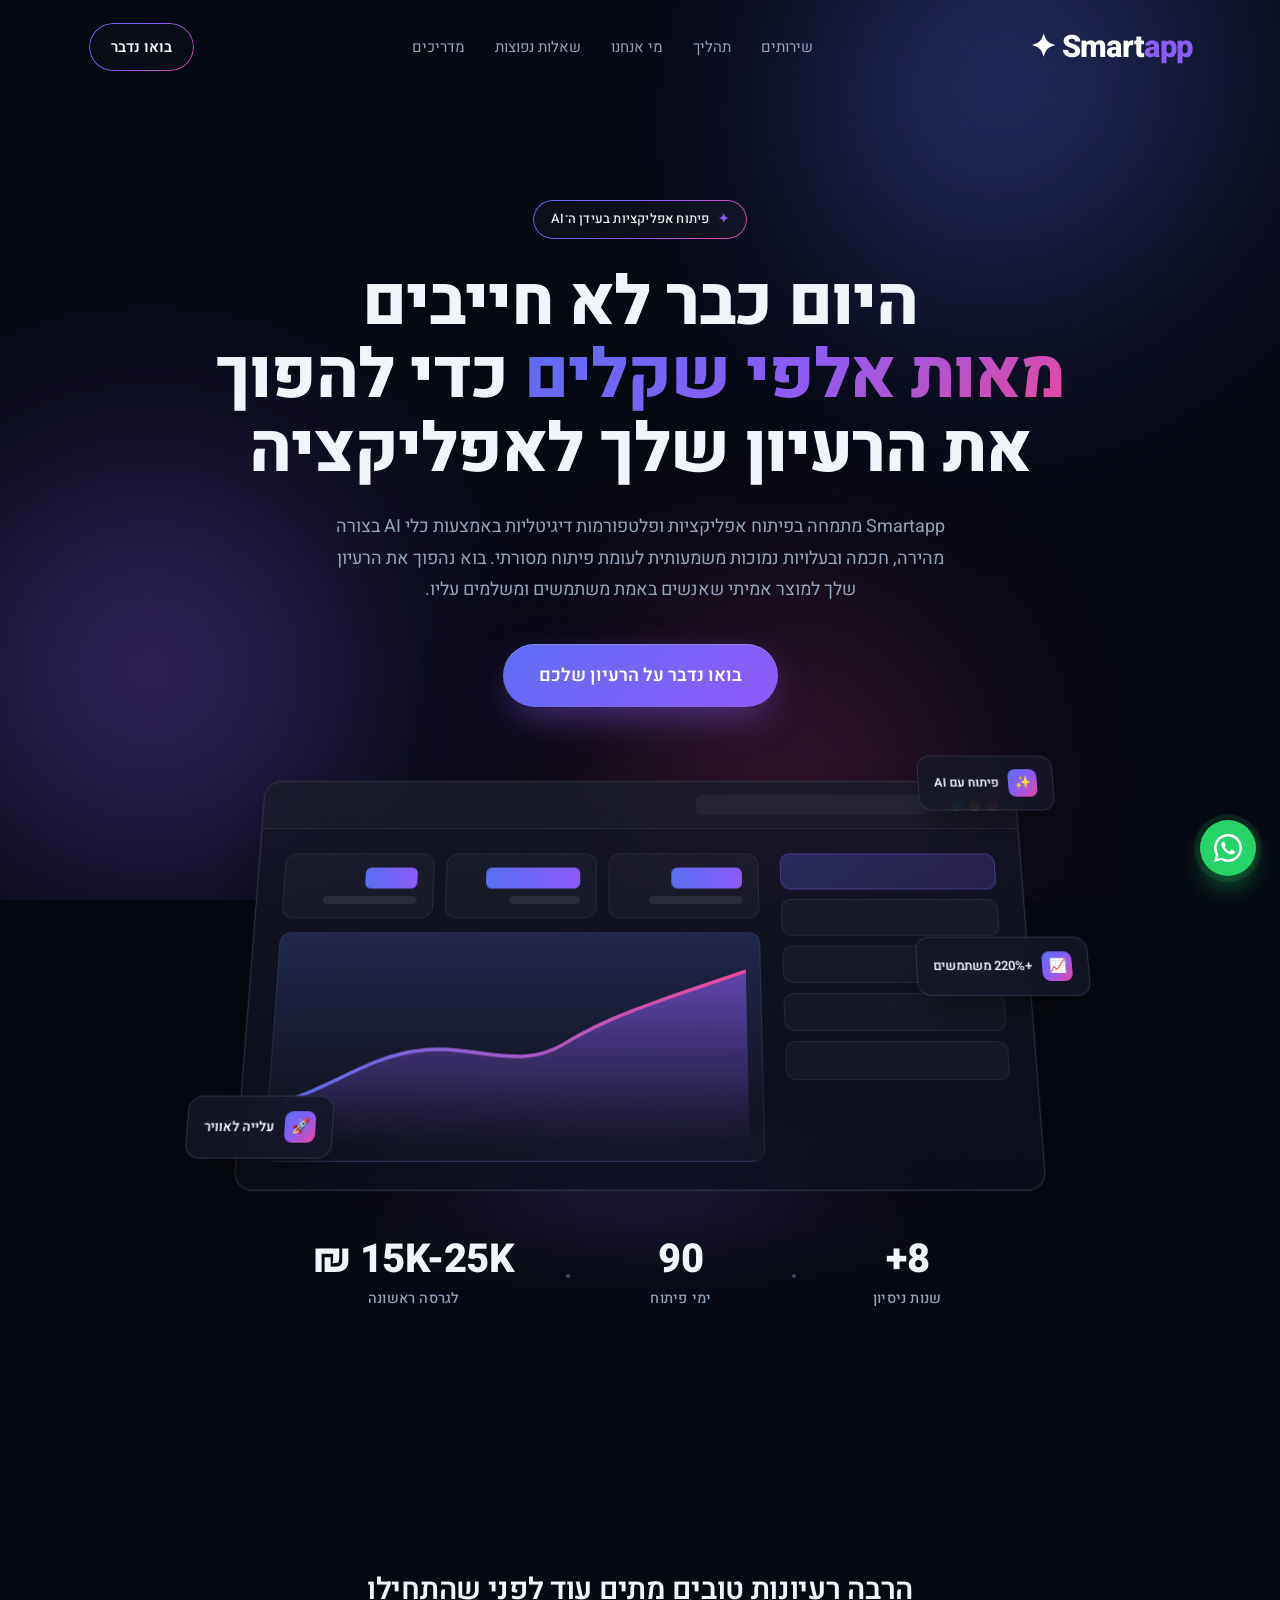
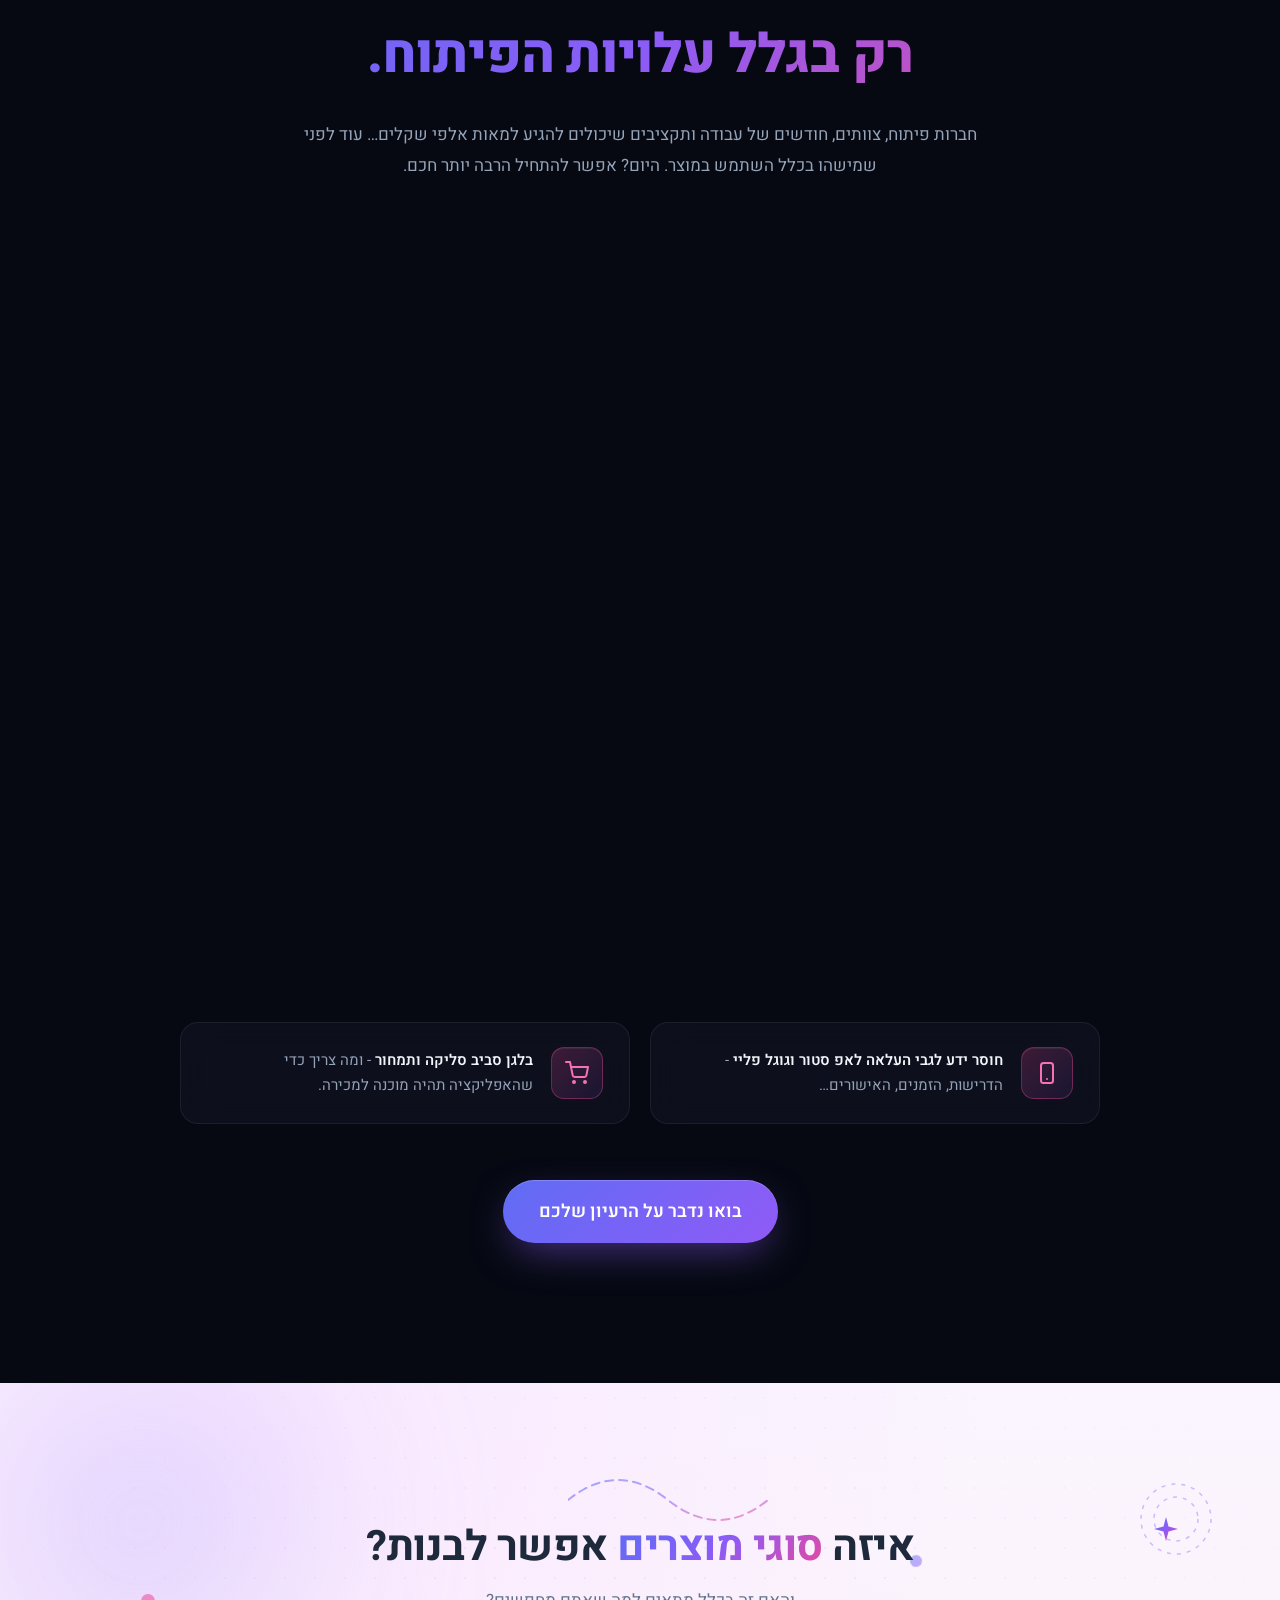
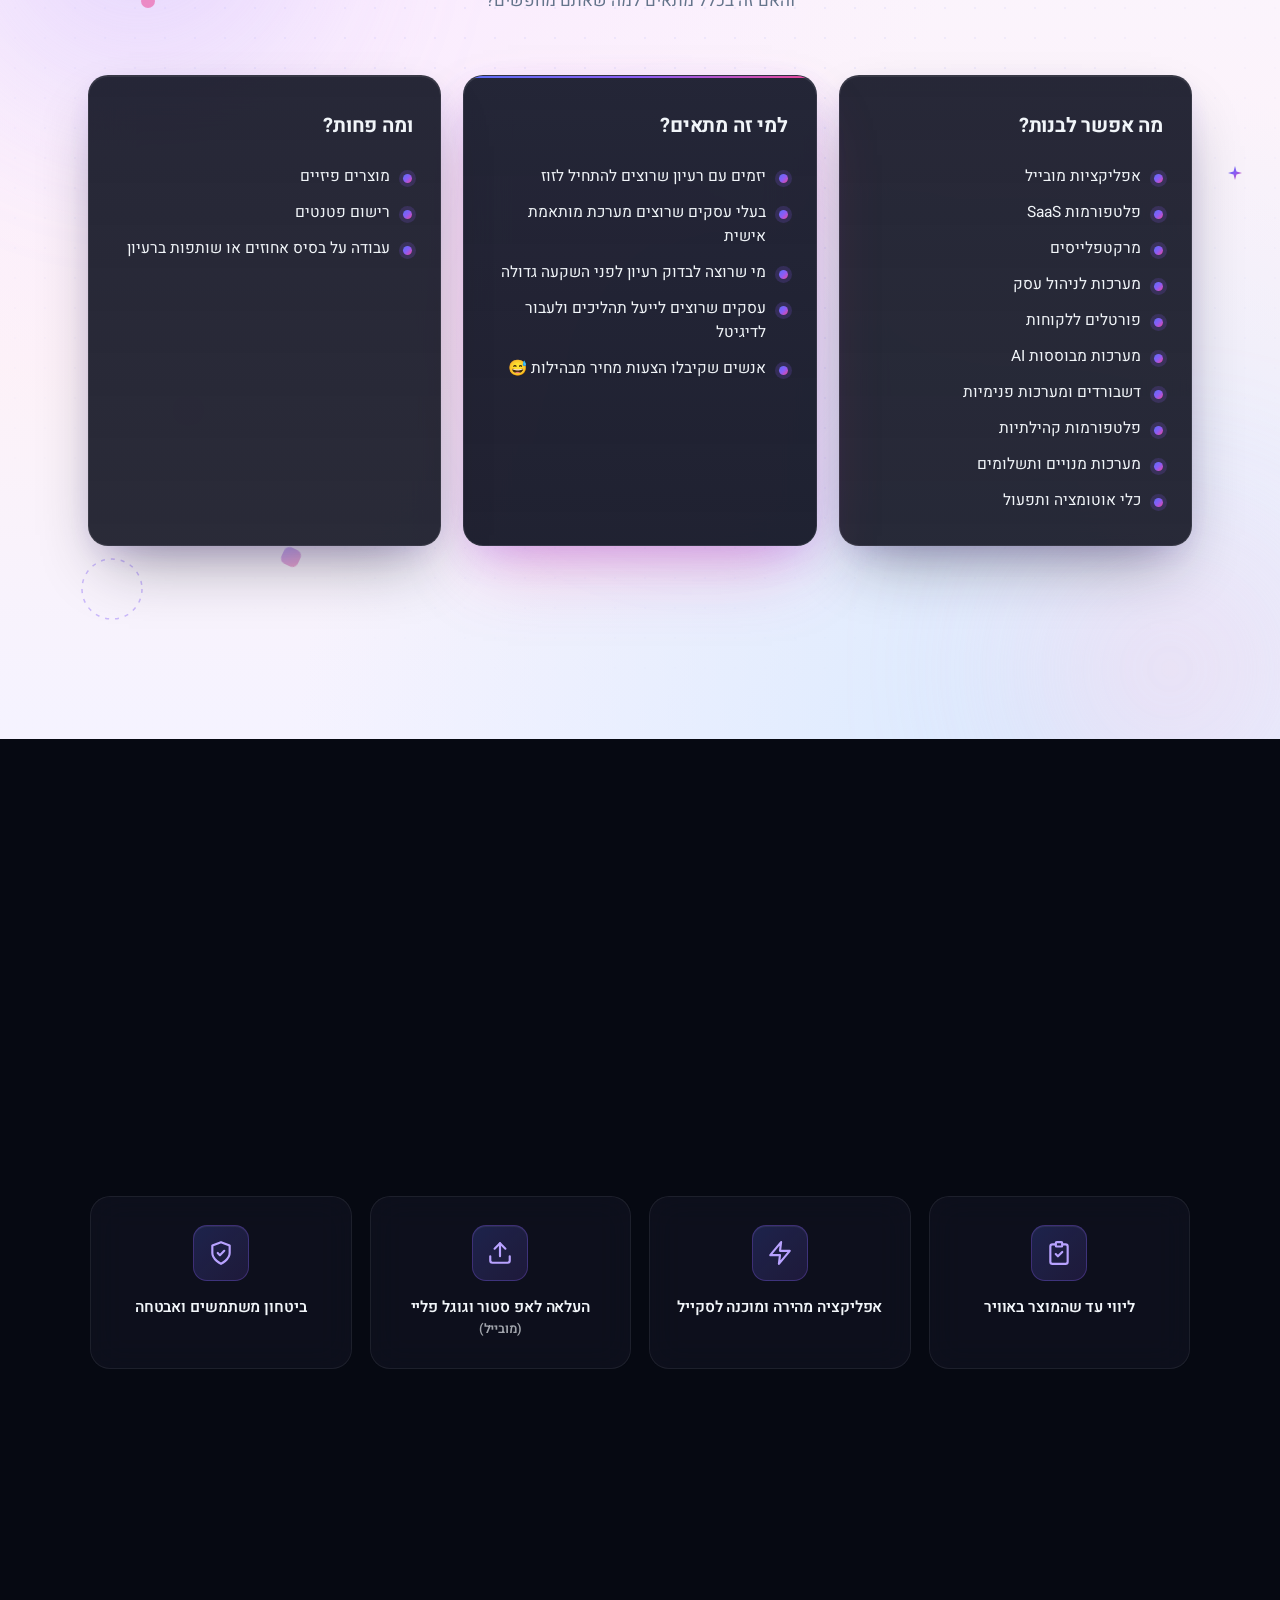
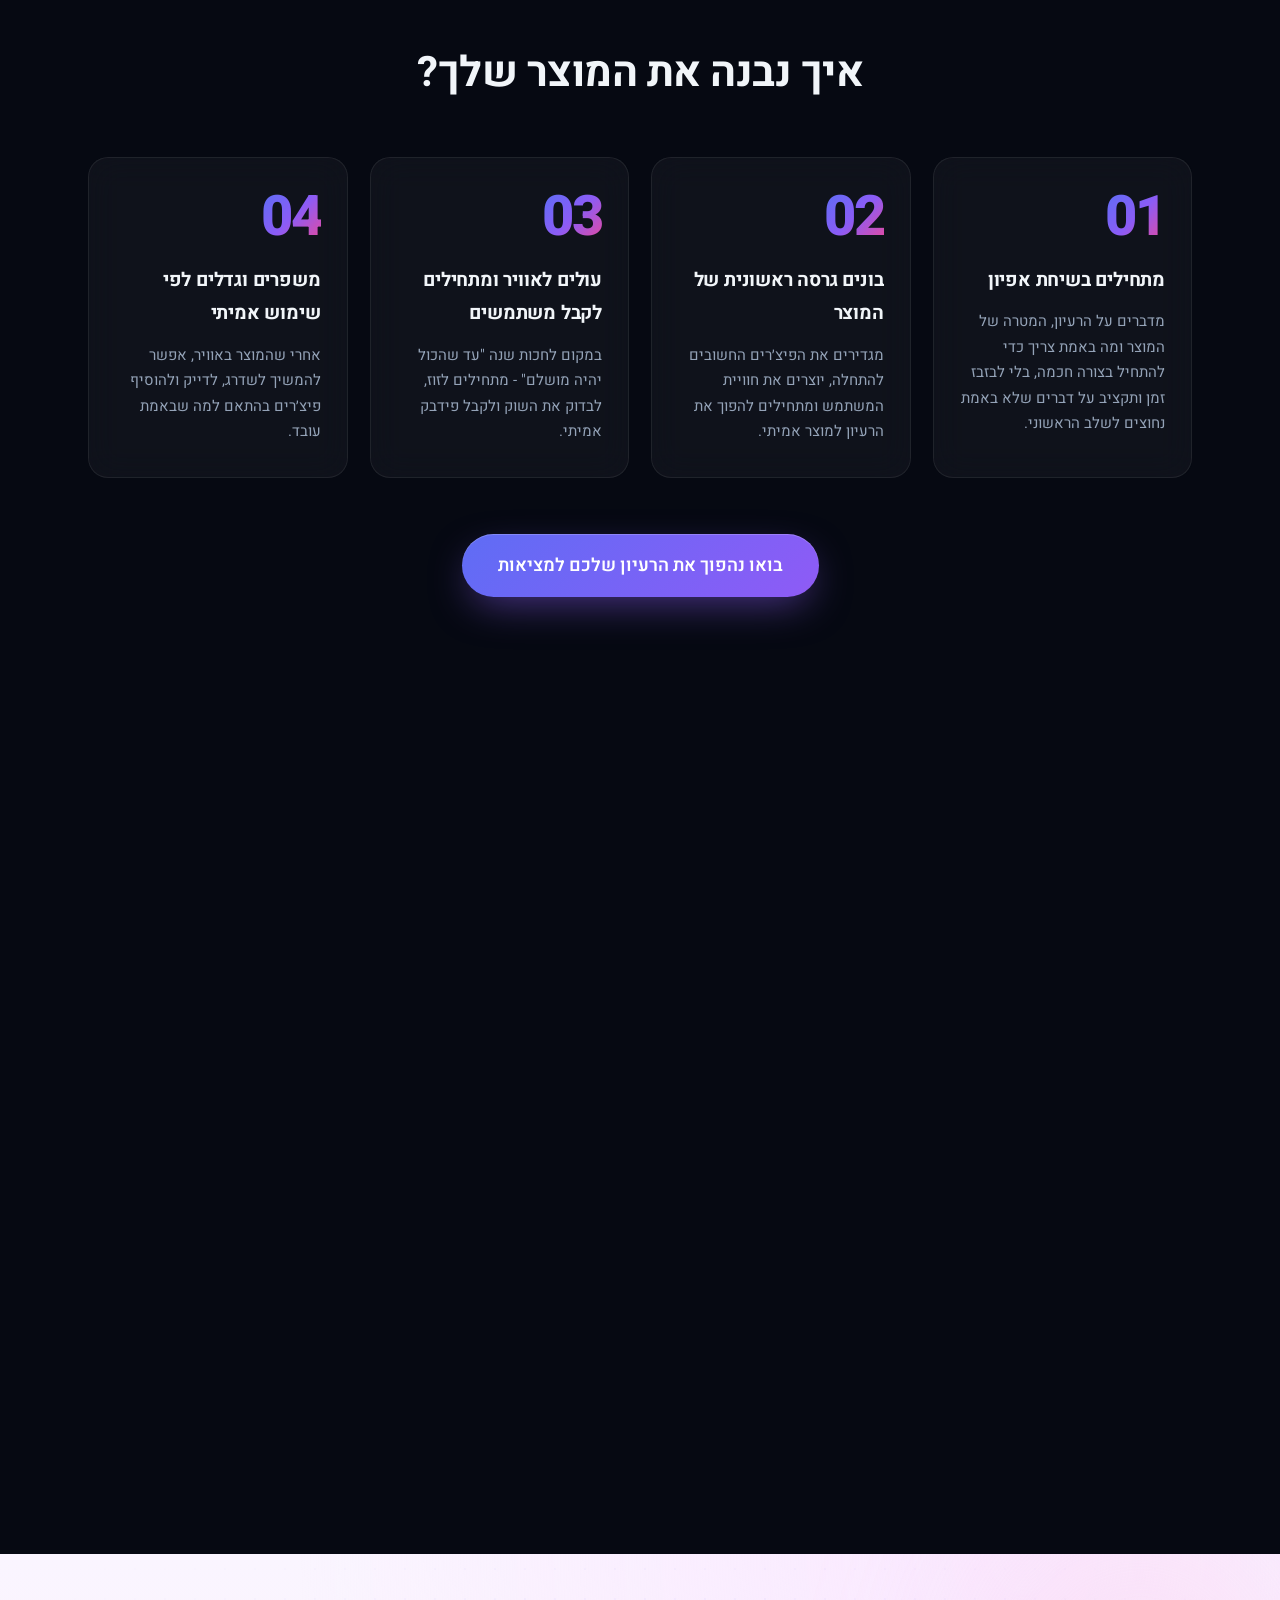
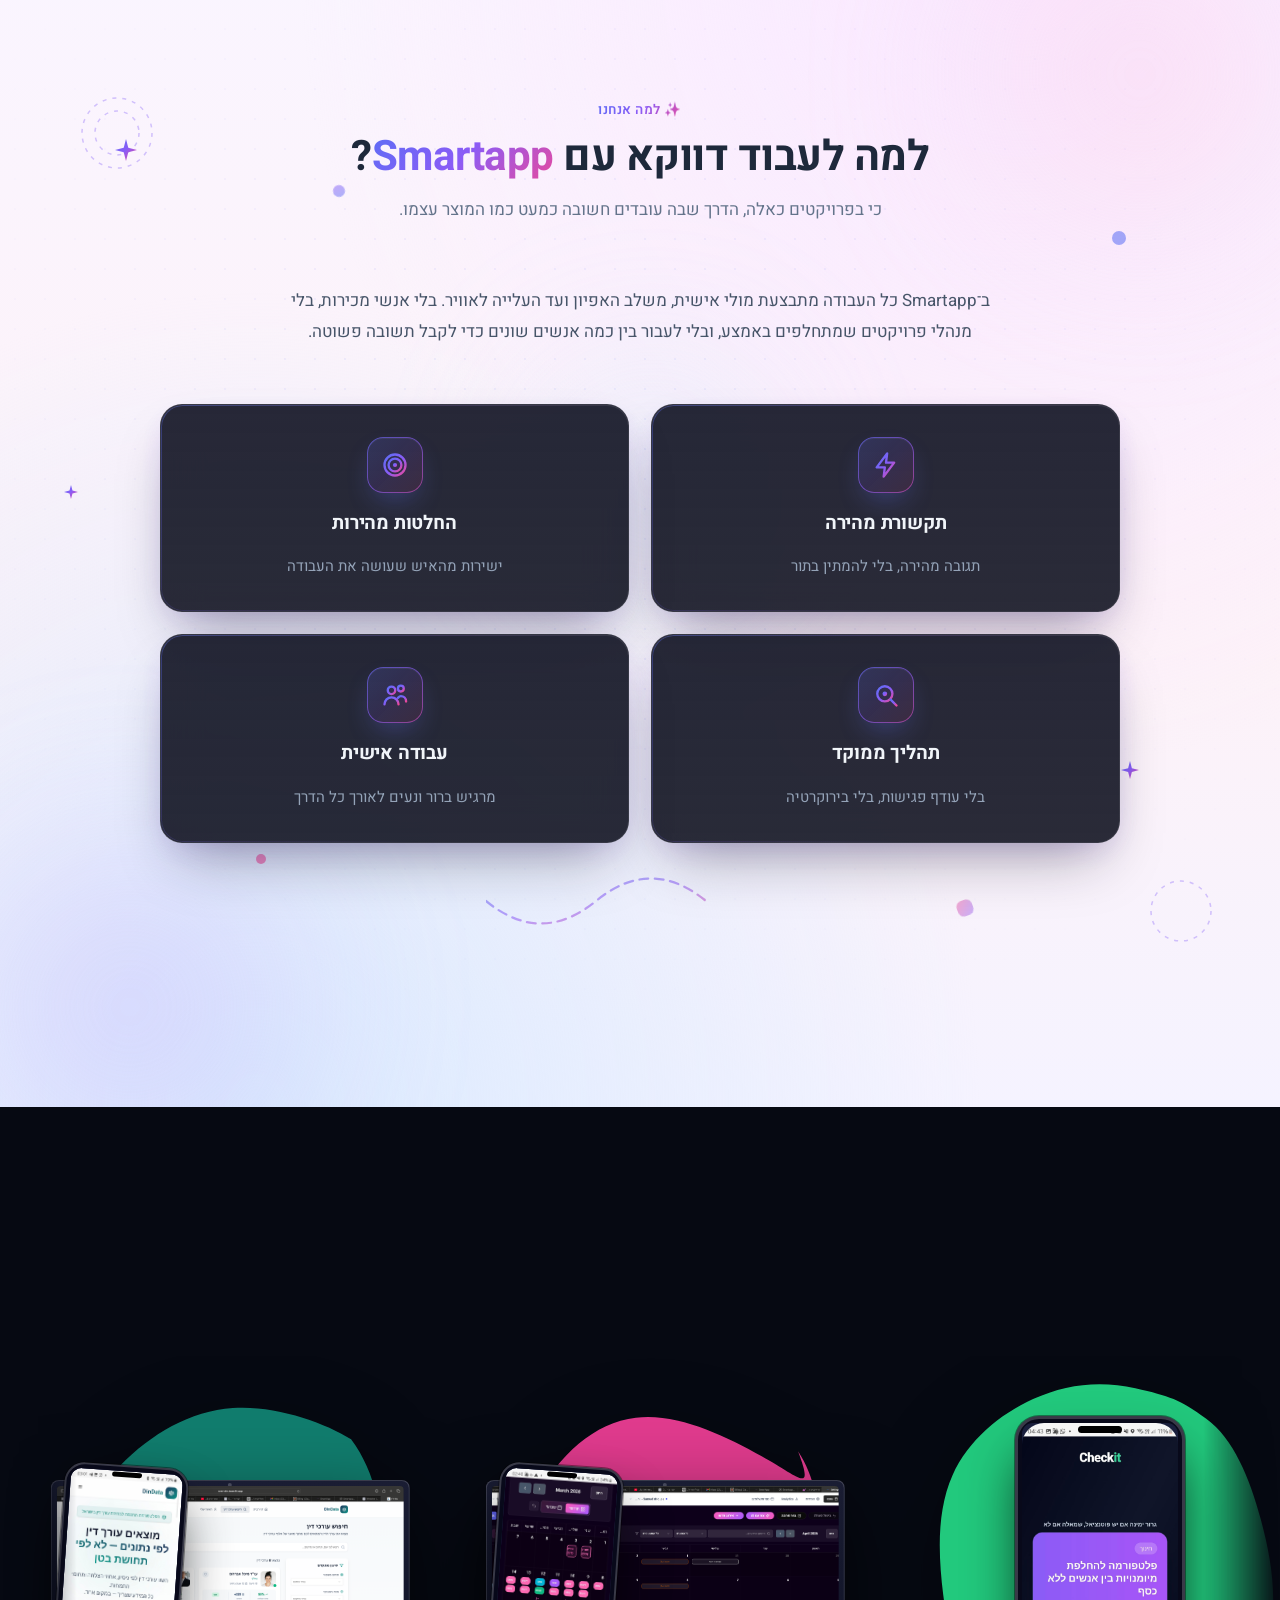
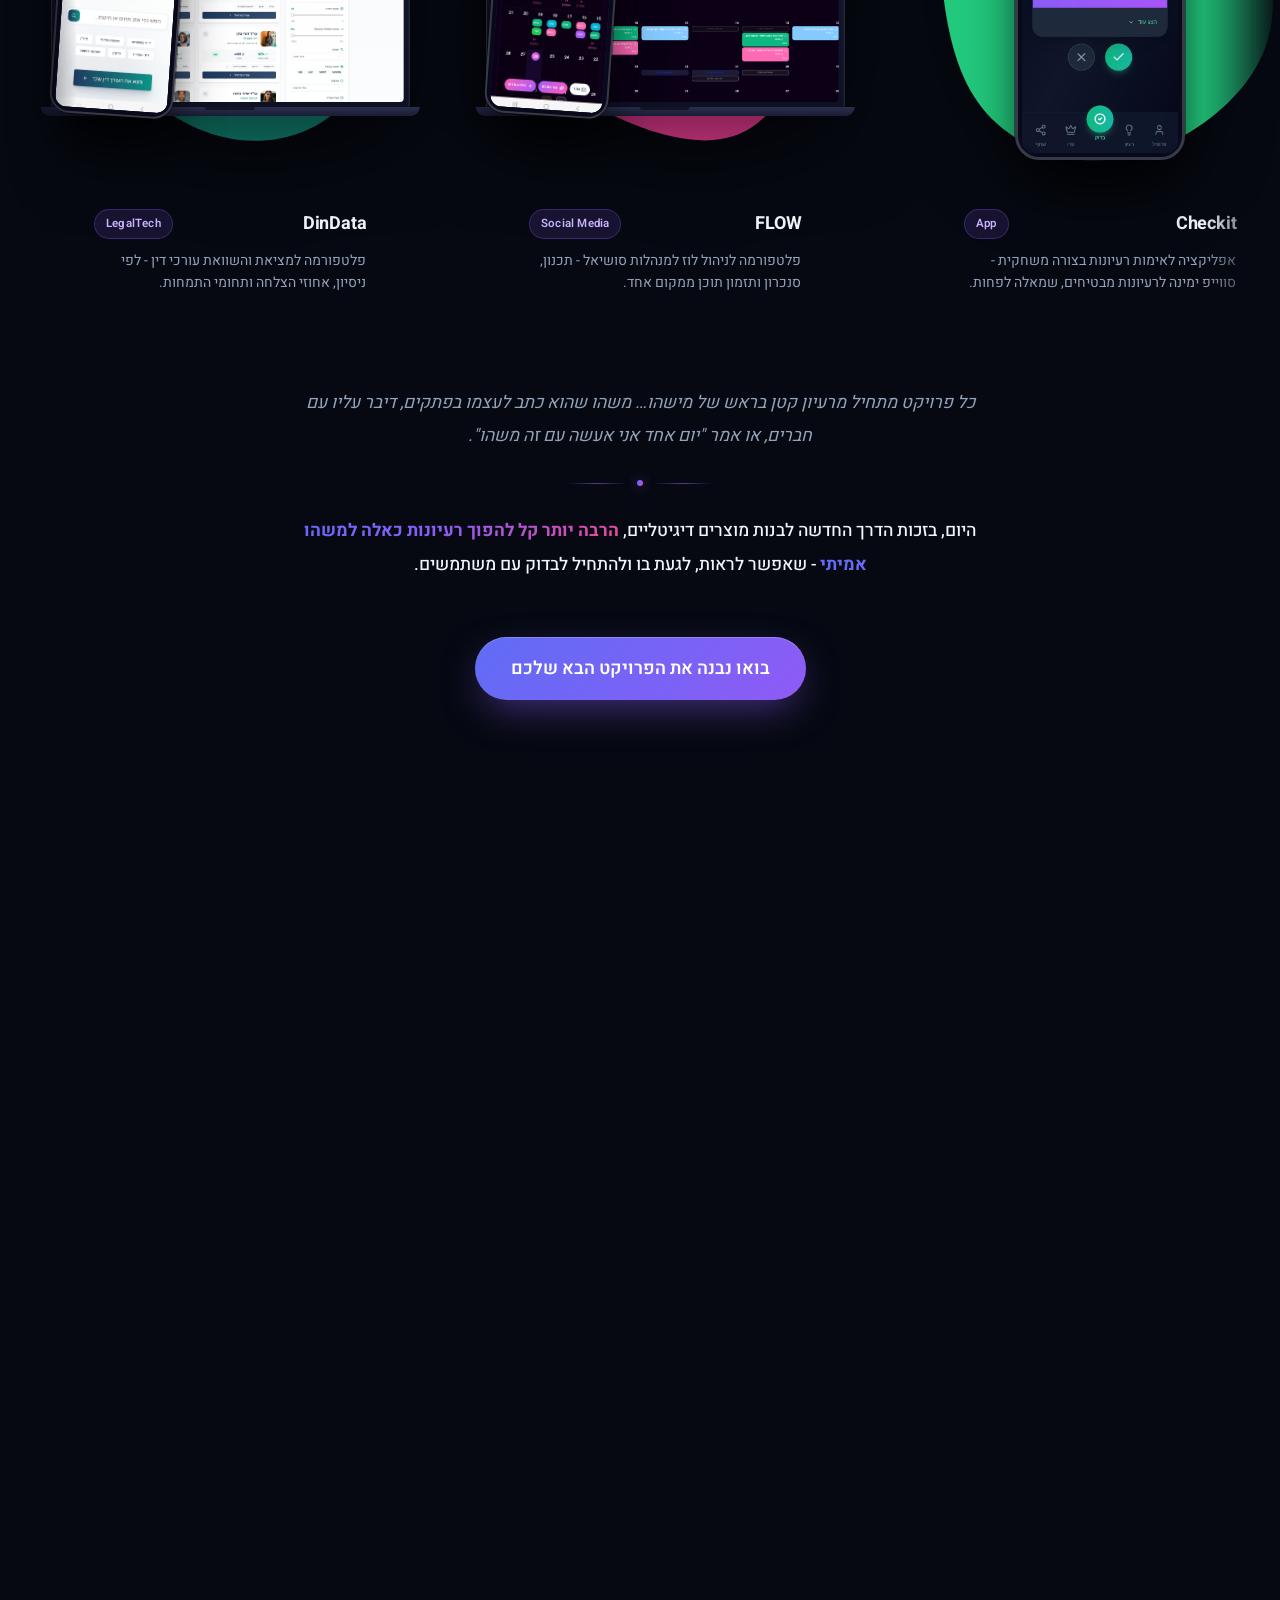
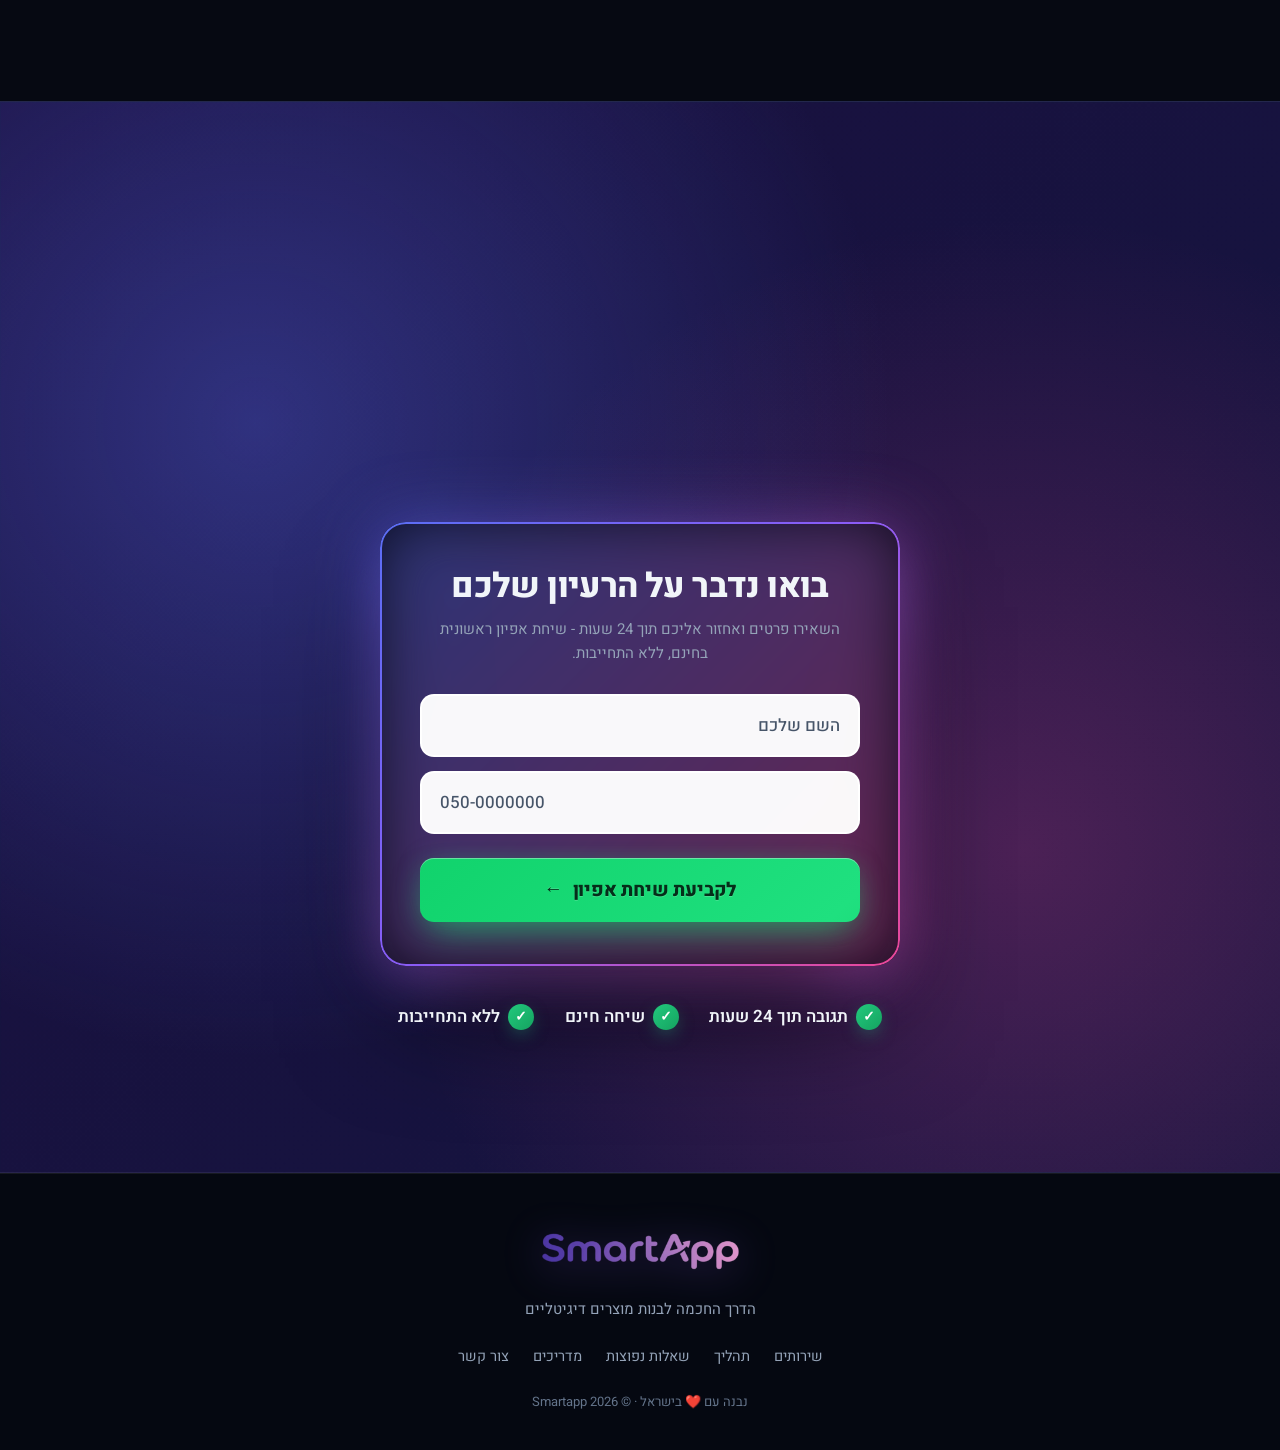
==== commit 7918433b: "GEO: robots.txt allowing AI crawlers, sitemap, llms.txt, Organization/FAQ schema, answer-first guide" ====
--- a/index.html
+++ b/index.html
@@ -10,6 +10,185 @@
   <meta property="og:title" content="Smartapp - פיתוח אפליקציות בעידן ה־AI" />
   <meta property="og:description" content="הופכים רעיונות למוצרים דיגיטליים אמיתיים - מהר, חכם ובעלויות נמוכות משמעותית מפיתוח מסורתי." />
   <meta property="og:locale" content="he_IL" />
+  <link rel="canonical" href="https://smartapp-agency.com/" />
+  <meta property="og:url" content="https://smartapp-agency.com/" />
+  <meta property="og:image" content="https://smartapp-agency.com/assets/logo.png" />
+  <meta property="og:site_name" content="Smartapp" />
+  <link rel="alternate" type="text/plain" href="/llms.txt" title="llms.txt" />
+  <script type="application/ld+json">
+{
+  "@context": "https://schema.org",
+  "@graph": [
+    {
+      "@type": [
+        "Organization",
+        "ProfessionalService"
+      ],
+      "@id": "https://smartapp-agency.com/#org",
+      "name": "Smartapp",
+      "alternateName": [
+        "סמארטאפ",
+        "Smartapp Agency"
+      ],
+      "url": "https://smartapp-agency.com/",
+      "logo": "https://smartapp-agency.com/assets/logo.png",
+      "image": "https://smartapp-agency.com/assets/logo.png",
+      "description": "Smartapp היא סוכנות ישראלית לפיתוח אפליקציות ופלטפורמות דיגיטליות בעזרת כלי AI. גרסה ראשונה (MVP) עולה ברוב המקרים 15,000 עד 25,000 ש״ח ונבנית תוך עד 90 ימי עבודה, כולל אפיון, עיצוב UI/UX, פיתוח, סליקה והעלאה ל־App Store ול־Google Play.",
+      "slogan": "הדרך החכמה לבנות מוצרים דיגיטליים",
+      "founder": {
+        "@id": "https://smartapp-agency.com/#samuel"
+      },
+      "areaServed": {
+        "@type": "Country",
+        "name": "Israel"
+      },
+      "address": {
+        "@type": "PostalAddress",
+        "addressCountry": "IL"
+      },
+      "telephone": "+972-54-336-8543",
+      "priceRange": "₪15,000 to ₪25,000 for a first version",
+      "knowsLanguage": [
+        "he",
+        "en"
+      ],
+      "knowsAbout": [
+        "פיתוח אפליקציות",
+        "פיתוח אפליקציות עם AI",
+        "פיתוח MVP",
+        "אפליקציות iOS ו־Android",
+        "פלטפורמות SaaS",
+        "מרקטפלייסים",
+        "מערכות לניהול עסק",
+        "עיצוב UI/UX"
+      ],
+      "contactPoint": {
+        "@type": "ContactPoint",
+        "telephone": "+972-54-336-8543",
+        "contactType": "sales",
+        "availableLanguage": [
+          "Hebrew",
+          "English"
+        ],
+        "url": "https://wa.me/972543368543"
+      },
+      "sameAs": [
+        "https://www.instagram.com/smartapp.il/"
+      ],
+      "hasOfferCatalog": {
+        "@type": "OfferCatalog",
+        "name": "שירותי פיתוח",
+        "itemListElement": [
+          {
+            "@type": "Offer",
+            "itemOffered": {
+              "@type": "Service",
+              "name": "פיתוח אפליקציות מובייל ל־iOS ול־Android"
+            }
+          },
+          {
+            "@type": "Offer",
+            "itemOffered": {
+              "@type": "Service",
+              "name": "פיתוח פלטפורמות SaaS ומערכות Web"
+            }
+          },
+          {
+            "@type": "Offer",
+            "itemOffered": {
+              "@type": "Service",
+              "name": "פיתוח גרסה ראשונה (MVP) ליזמים"
+            }
+          },
+          {
+            "@type": "Offer",
+            "itemOffered": {
+              "@type": "Service",
+              "name": "מערכות לניהול עסק ופורטלים ללקוחות"
+            }
+          }
+        ]
+      }
+    },
+    {
+      "@type": "Person",
+      "@id": "https://smartapp-agency.com/#samuel",
+      "name": "סמואל דריקז",
+      "alternateName": "Samuel Driquez",
+      "jobTitle": "מייסד Smartapp",
+      "worksFor": {
+        "@id": "https://smartapp-agency.com/#org"
+      },
+      "url": "https://smartapp-agency.com/#about",
+      "image": "https://smartapp-agency.com/assets/samuel-2026-10b.jpg"
+    },
+    {
+      "@type": "WebSite",
+      "@id": "https://smartapp-agency.com/#website",
+      "url": "https://smartapp-agency.com/",
+      "name": "Smartapp",
+      "inLanguage": "he-IL",
+      "publisher": {
+        "@id": "https://smartapp-agency.com/#org"
+      }
+    },
+    {
+      "@type": "FAQPage",
+      "@id": "https://smartapp-agency.com/#faq",
+      "mainEntity": [
+        {
+          "@type": "Question",
+          "name": "כמה זמן לוקח לבנות מוצר?",
+          "acceptedAnswer": {
+            "@type": "Answer",
+            "text": "ברוב המקרים, זמן הפיתוח הוא עד 90 ימי עבודה מרגע קבלת כל התכנים והחומרים הדרושים מהלקוח. לאחר שיחת האפיון הראשונית, תקבלו הערכת זמן מסודרת בהתאם למורכבות והצרכים של הפרויקט."
+          }
+        },
+        {
+          "@type": "Question",
+          "name": "צריך להגיע עם אפיון מסודר?",
+          "acceptedAnswer": {
+            "@type": "Answer",
+            "text": "לא  גם אם יש לכם רק רעיון כללי, נעשה יחד סדר ונבין מה באמת צריך כדי להתחיל בצורה נכונה וחכמה."
+          }
+        },
+        {
+          "@type": "Question",
+          "name": "זה מתאים גם למי שאין לו רקע טכנולוגי?",
+          "acceptedAnswer": {
+            "@type": "Answer",
+            "text": "כן. המטרה היא להפוך את התהליך לפשוט, ברור ונגיש גם למי שלא מגיע מעולם הפיתוח."
+          }
+        },
+        {
+          "@type": "Question",
+          "name": "אפשר להמשיך לפתח את המוצר גם אחרי הגרסה הראשונית?",
+          "acceptedAnswer": {
+            "@type": "Answer",
+            "text": "בוודאי. ברוב המקרים מתחילים עם גרסה ראשונית ממוקדת, ולאחר מכן ממשיכים לשפר, לדייק ולהוסיף פיצ׳רים לפי שימוש אמיתי של משתמשים."
+          }
+        },
+        {
+          "@type": "Question",
+          "name": "האם אפשר לבנות גם אפליקציות מובייל?",
+          "acceptedAnswer": {
+            "@type": "Answer",
+            "text": "כן. בהתאם לצורך של הפרויקט, ניתן לבנות גם אפליקציות מובייל וגם פלטפורמות Web."
+          }
+        },
+        {
+          "@type": "Question",
+          "name": "כמה עולה לבנות מוצר?",
+          "acceptedAnswer": {
+            "@type": "Answer",
+            "text": "העלות משתנה בהתאם לסוג ומורכבות הפרויקט. ברוב המקרים, טווחי המחירים לפיתוח הגרסה הראשונית נעים בין 15,000 ל־25,000 ש״ח. המטרה היא לעלות לאוויר עם מוצר ממוקד, להתחיל להביא משתמשים ראשונים וכמובן גם לייצר הכנסות."
+          }
+        }
+      ]
+    }
+  ]
+}
+  </script>
 
   <title>Smartapp - פיתוח אפליקציות בעידן ה־AI</title>
 
@@ -2684,6 +2863,7 @@
         <li><a href="#process">תהליך</a></li>
         <li><a href="#about">מי אנחנו</a></li>
         <li><a href="#faq">שאלות נפוצות</a></li>
+        <li><a href="/guides">מדריכים</a></li>
       </ul>
       <a href="#contact" class="nav-cta">בואו נדבר</a>
     </div>
@@ -3537,9 +3717,10 @@
         <li><a href="#services">שירותים</a></li>
         <li><a href="#process">תהליך</a></li>
         <li><a href="#faq">שאלות נפוצות</a></li>
+        <li><a href="/guides">מדריכים</a></li>
         <li><a href="#contact">צור קשר</a></li>
       </ul>
-      <div class="footer-credit">נבנה עם ❤️ בישראל  ·  © 2025 Smartapp</div>
+      <div class="footer-credit">נבנה עם ❤️ בישראל  ·  © 2026 Smartapp</div>
     </div>
   </footer>
 
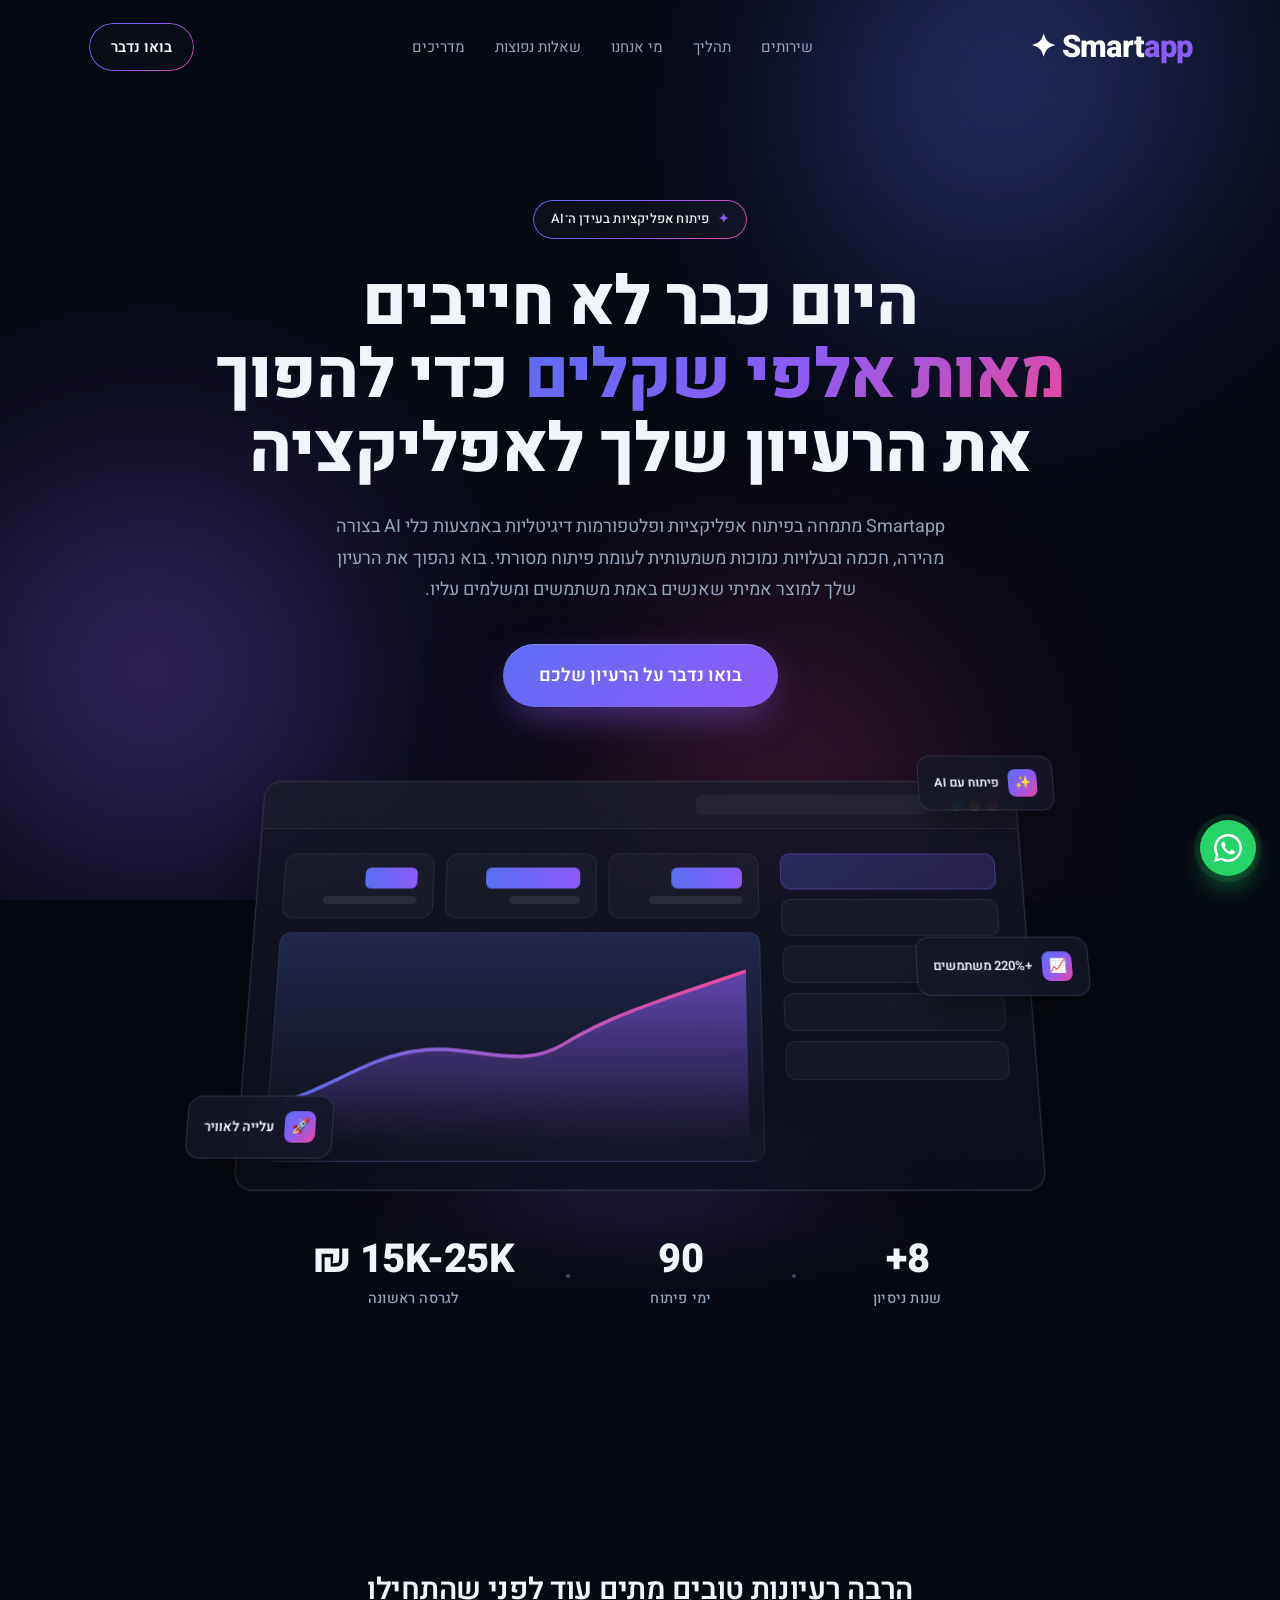
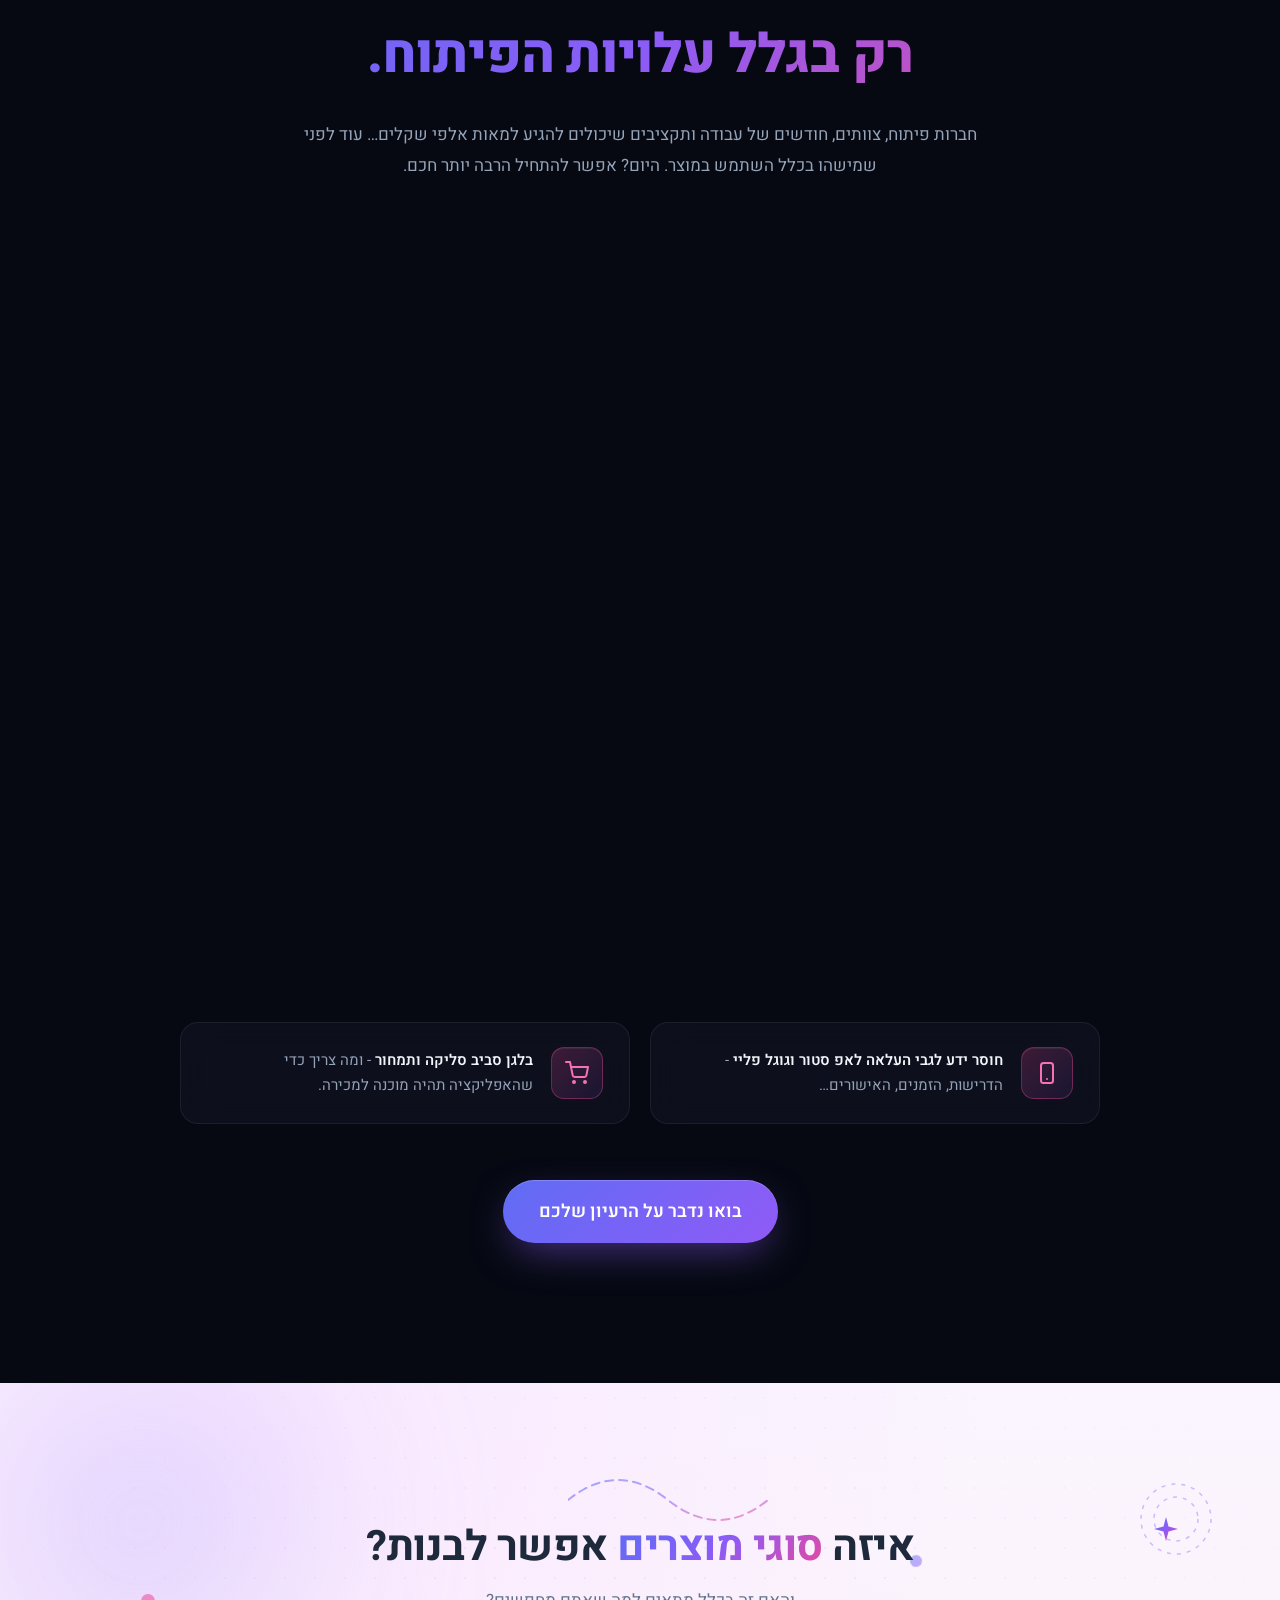
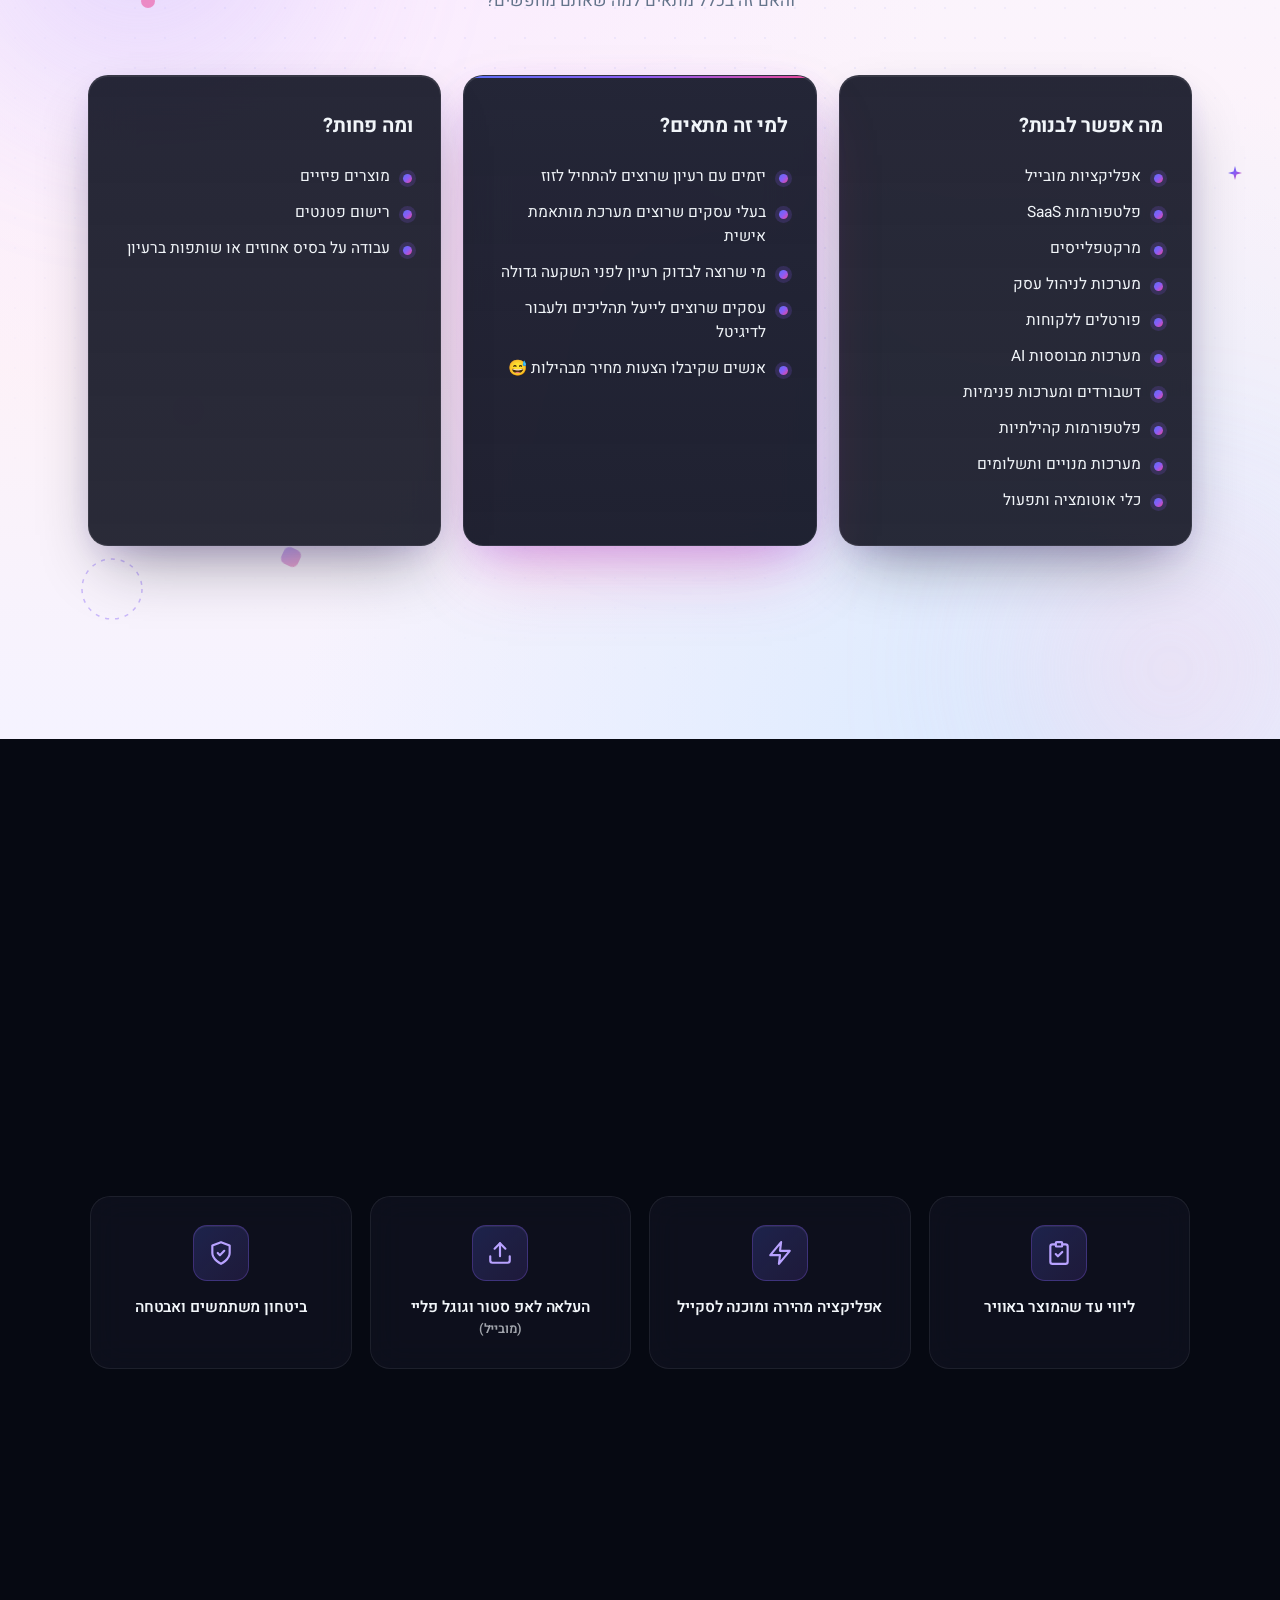
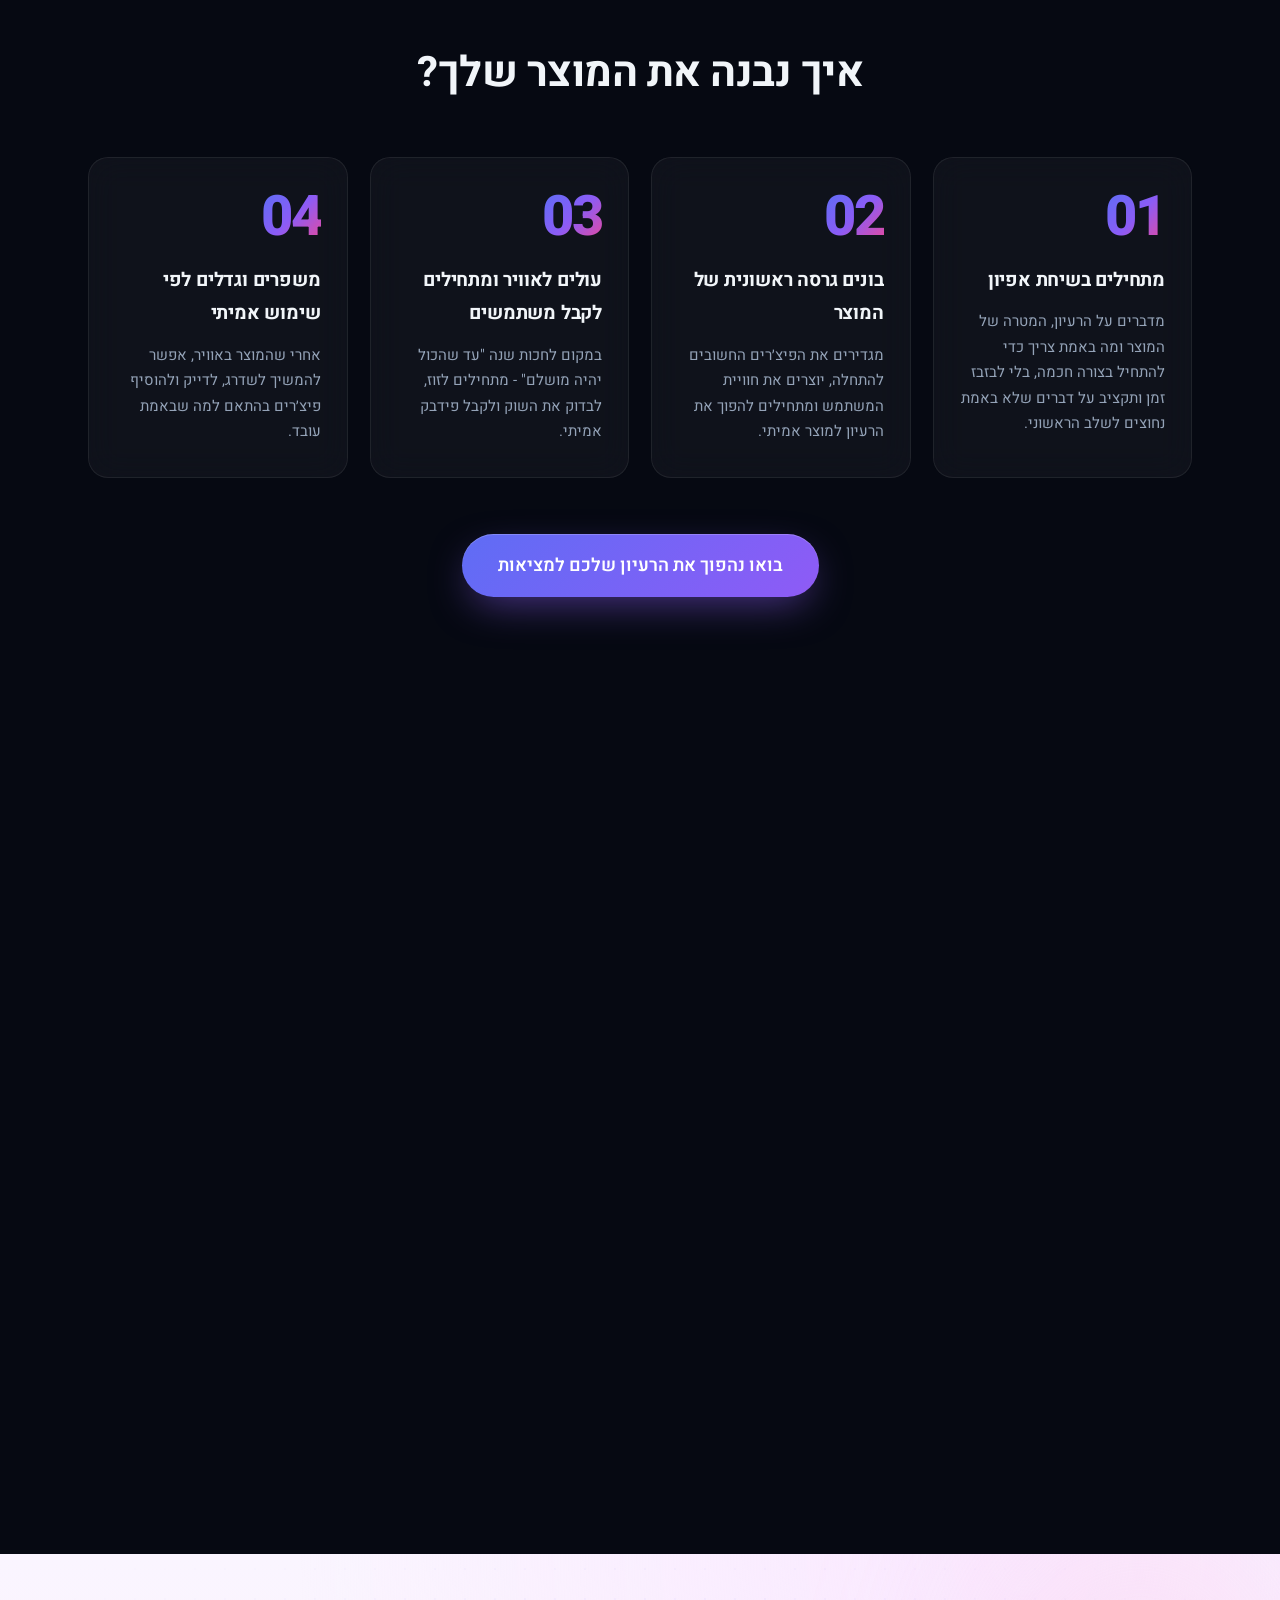
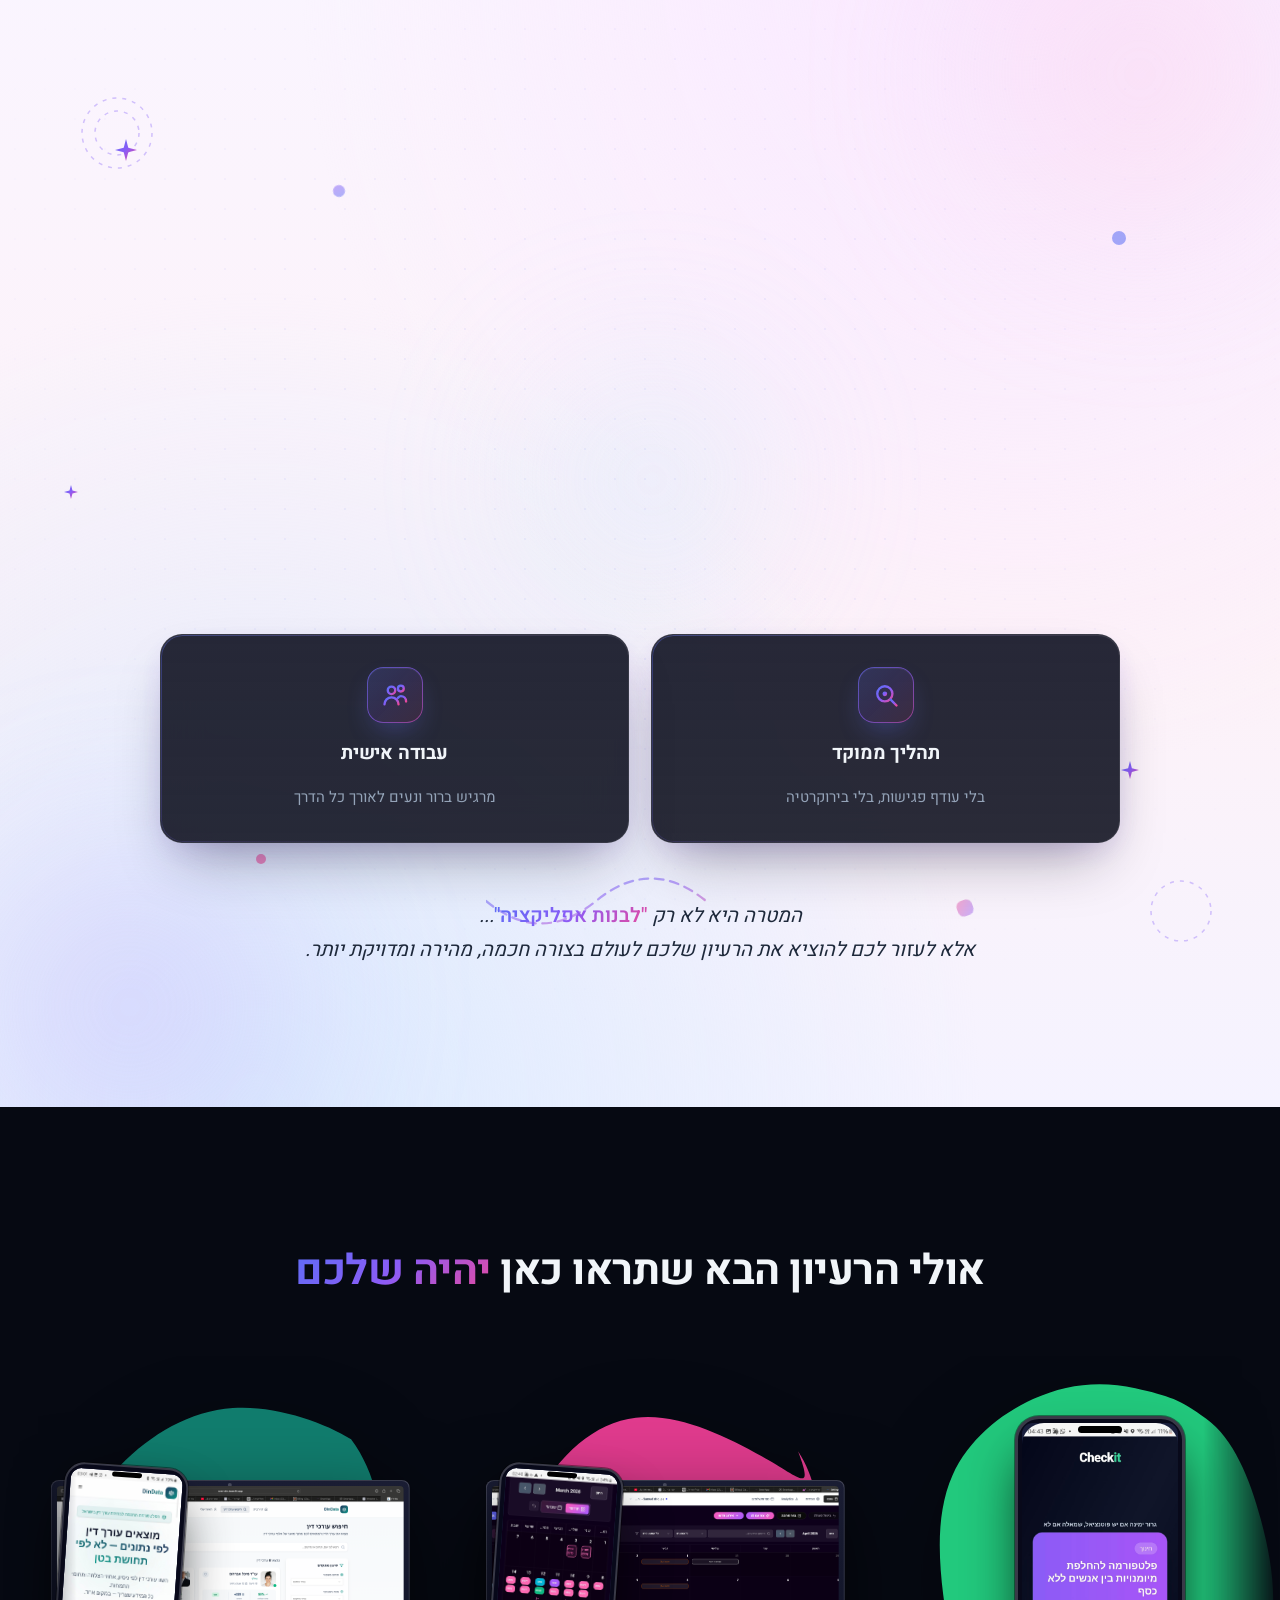
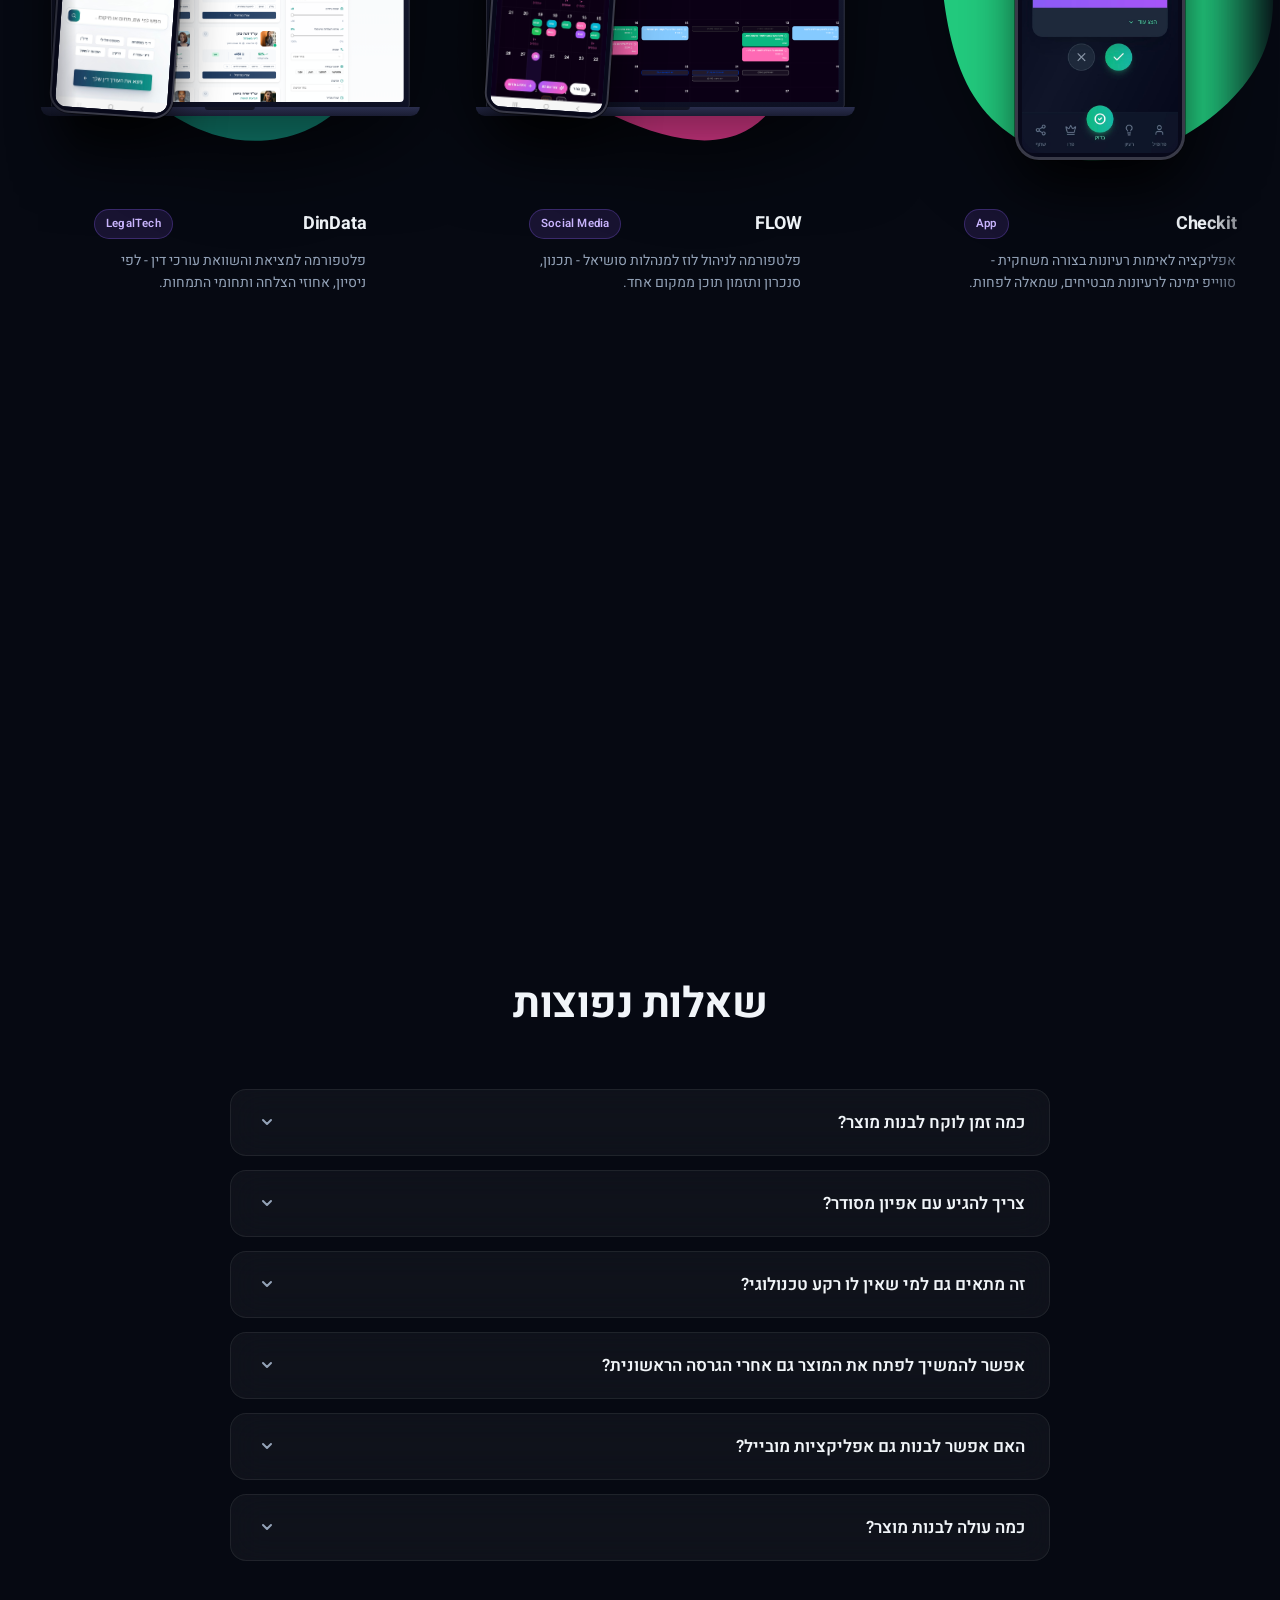
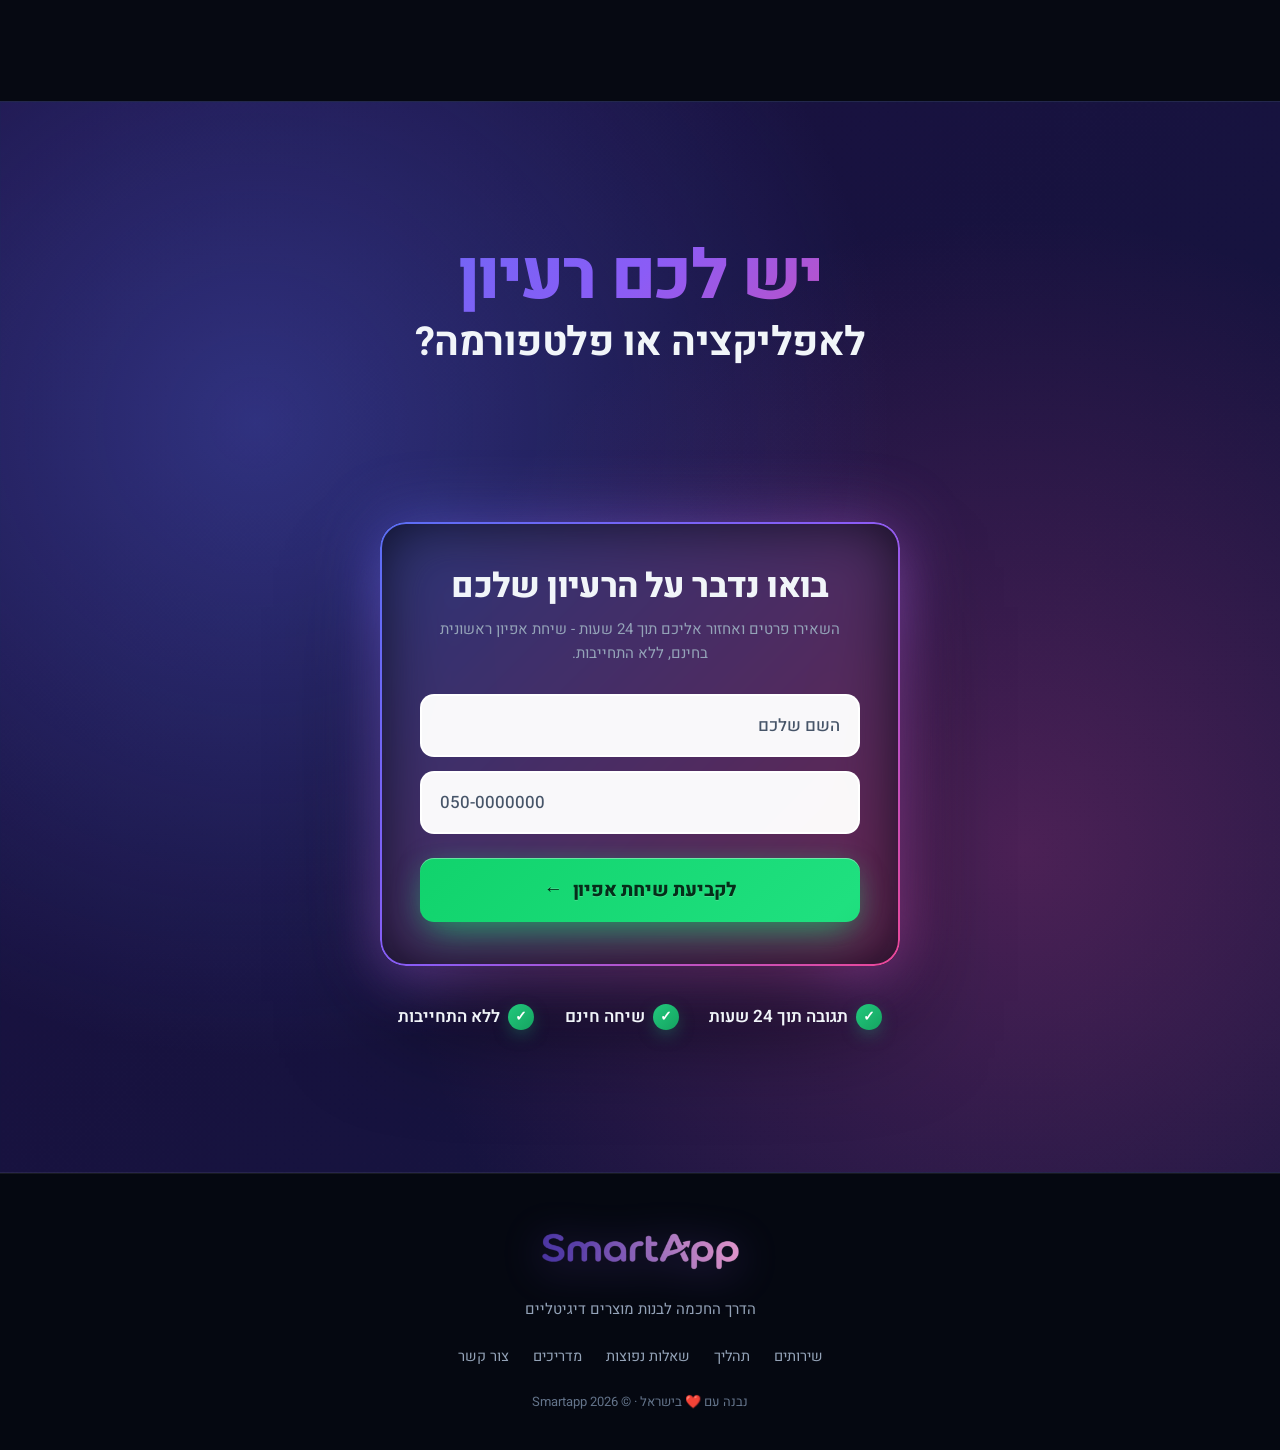
==== commit 95b48bd6: "Bing Webmaster verification tag Co-Authored-By: Claude Opus 5.5 <noreply@anthropic.com>" ====
--- a/index.html
+++ b/index.html
@@ -5,6 +5,7 @@
   <meta name="viewport" content="width=device-width, initial-scale=1.0" />
   <meta name="description" content="Smartapp - הדרך החכמה לבנות מוצרים דיגיטליים. פיתוח אפליקציות ופלטפורמות בעידן ה־AI במהירות, חכמה ובעלויות נמוכות משמעותית." />
   <meta name="theme-color" content="#060912" />
+  <meta name="msvalidate.01" content="B20138361CAF88D07D389A2920156B37" />
 
   <meta property="og:type" content="website" />
   <meta property="og:title" content="Smartapp - פיתוח אפליקציות בעידן ה־AI" />
